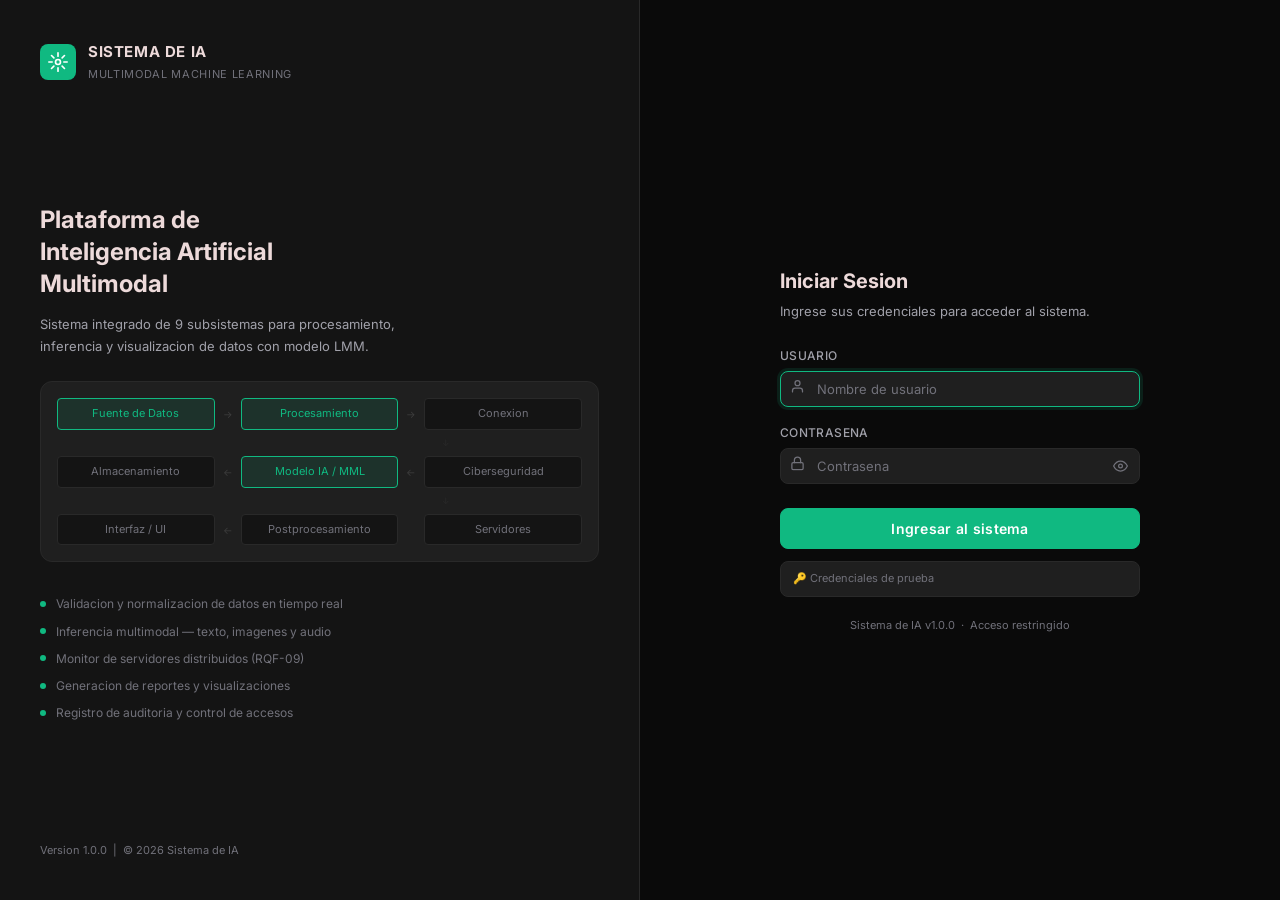
==== dashboard.html @ f29a170f "Guardar cambios locales antes de fusionar" ====
<!DOCTYPE html>
<html lang="es">
<head>
  <meta charset="UTF-8" />
  <meta name="viewport" content="width=device-width, initial-scale=1.0" />
  <title>Sistema de IA — Dashboard</title>
  <link rel="stylesheet" href="css/styles.css" />
  <style>
    /* ══ Dashboard ════════════════════════════════════════ */
    #panel-dashboard {
      display: none;
      flex-direction: column;
      gap: 16px;
      overflow-y: auto;
    }
    #panel-dashboard.active { display: flex; }

    /* KPI row */
    .db-kpi-row {
      display: grid;
      grid-template-columns: repeat(4, 1fr);
      gap: 12px;
      flex-shrink: 0;
    }
    .db-kpi-card {
      background: var(--bg-surface);
      border: 1px solid var(--border);
      border-radius: var(--radius-lg);
      padding: 14px 16px;
      display: flex;
      align-items: center;
      gap: 12px;
      transition: border-color var(--transition);
    }
    .db-kpi-card:hover { border-color: var(--border-light); }
    .db-kpi-icon {
      width: 40px; height: 40px;
      border-radius: var(--radius-md);
      display: flex; align-items: center; justify-content: center;
      flex-shrink: 0;
    }
    .db-kpi-body { flex: 1; min-width: 0; }
    .db-kpi-label { font-size: 11px; color: var(--text-muted); margin-bottom: 2px; }
    .db-kpi-value { font-size: 22px; font-weight: 700; color: var(--text-primary); line-height: 1.1; }
    .db-kpi-trend { font-size: 10px; color: var(--text-muted); white-space: nowrap; flex-shrink: 0; }
    .db-kpi-trend.up { color: var(--success); }
    .db-kpi-trend.down { color: var(--danger); }

    /* Mid row */
    .db-mid-row {
      display: grid;
      grid-template-columns: 1fr 1fr;
      gap: 12px;
      flex-shrink: 0;
    }
    .db-subsystems-card, .db-nodes-card { min-width: 0; }

    /* Subsystem row */
    .db-ss-row {
      display: flex;
      align-items: center;
      gap: 10px;
      padding: 7px 10px;
      background: var(--bg-elevated);
      border-radius: var(--radius-md);
      font-size: 12px;
    }
    .db-ss-name { flex: 1; color: var(--text-secondary); }
    .db-ss-badge {
      font-size: 10px;
      font-weight: 600;
      padding: 2px 7px;
      border-radius: 20px;
    }
    .db-ss-badge.online  { background: var(--success-dim); color: var(--success); }
    .db-ss-badge.warning { background: var(--warning-dim); color: var(--warning); }
    .db-ss-badge.offline { background: var(--danger-dim);  color: var(--danger);  }

    /* Node card */
    .db-node {
      background: var(--bg-elevated);
      border: 1px solid var(--border);
      border-radius: var(--radius-md);
      padding: 10px 12px;
      display: flex;
      flex-direction: column;
      gap: 8px;
    }
    .db-node-header {
      display: flex;
      align-items: center;
      justify-content: space-between;
      font-size: 12px;
    }
    .db-node-name { font-weight: 600; color: var(--text-primary); }
    .db-node-status { font-size: 10px; }
    .db-metric-row { display: flex; flex-direction: column; gap: 3px; }
    .db-metric-label {
      display: flex;
      justify-content: space-between;
      font-size: 10px;
      color: var(--text-muted);
    }
    .db-metric-bar {
      height: 4px;
      background: var(--border);
      border-radius: 2px;
      overflow: hidden;
    }
    .db-metric-fill {
      height: 100%;
      border-radius: 2px;
      transition: width 0.8s ease, background 0.3s ease;
    }

    /* Bot row */
    .db-bot-row {
      display: grid;
      grid-template-columns: 1fr 280px;
      gap: 12px;
      flex-shrink: 0;
    }
    .db-model-card { min-width: 0; }

    /* Activity log */
    .db-activity-item {
      display: flex;
      align-items: center;
      gap: 10px;
      padding: 8px 14px;
      border-bottom: 1px solid var(--border);
      font-size: 11px;
    }
    .db-activity-item:last-child { border-bottom: none; }
    .db-activity-time { color: var(--text-muted); font-family: var(--font-mono); flex-shrink: 0; min-width: 44px; }
    .db-activity-dot { width: 6px; height: 6px; border-radius: 50%; flex-shrink: 0; }
    .db-activity-msg { color: var(--text-secondary); flex: 1; }

    /* ── Status bar ─────────────────────────────────────── */
    .status-bar {
      display: flex;
      align-items: center;
      gap: 16px;
      padding: 6px 24px;
      background: var(--bg-surface);
      border-bottom: 1px solid var(--border);
      font-size: 11px;
      color: var(--text-muted);
      overflow-x: auto;
    }
    .status-item {
      display: flex;
      align-items: center;
      gap: 5px;
      white-space: nowrap;
      flex-shrink: 0;
    }

    /* ── Chat panel ─────────────────────────────────────── */
    #panel-model {
      height: calc(100vh - var(--topbar-height) - 24px - 34px - 73px);
      display: none;
      flex-direction: column;
    }
    #panel-model.active { display: flex; }

    .model-shell {
      flex: 1;
      display: grid;
      grid-template-columns: 1fr 260px;
      gap: 16px;
      overflow: hidden;
    }

    .chat-main {
      display: flex;
      flex-direction: column;
      background: var(--bg-surface);
      border: 1px solid var(--border);
      border-radius: var(--radius-lg);
      overflow: hidden;
      min-height: 0;
    }

    .chat-messages {
      flex: 1;
      overflow-y: auto;
      padding: 16px;
      display: flex;
      flex-direction: column;
      gap: 12px;
      min-height: 0;
    }

    .chat-empty {
      flex: 1;
      display: flex;
      flex-direction: column;
      align-items: center;
      justify-content: center;
      gap: 10px;
      color: var(--text-muted);
      text-align: center;
    }
    .chat-empty-icon {
      width: 48px; height: 48px;
      background: var(--bg-elevated);
      border-radius: var(--radius-lg);
      display: flex; align-items: center; justify-content: center;
      margin-bottom: 4px;
    }
    .chat-empty-icon svg { width: 24px; height: 24px; }

    /* Mensajes */
    .message {
      display: flex;
      gap: 10px;
      max-width: 88%;
    }
    .message.user { align-self: flex-end; flex-direction: row-reverse; }
    .message.assistant { align-self: flex-start; }

    .message-avatar {
      width: 30px; height: 30px;
      border-radius: 50%;
      display: flex; align-items: center; justify-content: center;
      font-size: 11px; font-weight: 700;
      flex-shrink: 0;
    }
    .message.user .message-avatar {
      background: var(--primary-dim);
      color: var(--primary);
      border: 1px solid var(--primary);
    }
    .message.assistant .message-avatar {
      background: var(--bg-elevated);
      color: var(--text-secondary);
      border: 1px solid var(--border);
    }

    .message-content { display: flex; flex-direction: column; gap: 4px; }

    .message-bubble {
      padding: 10px 14px;
      border-radius: var(--radius-lg);
      font-size: 13px;
      line-height: 1.65;
      white-space: pre-wrap;
      word-break: break-word;
    }
    .message.user .message-bubble {
      background: var(--primary);
      color: #fff;
      border-bottom-right-radius: var(--radius-sm);
    }
    .message.assistant .message-bubble {
      background: var(--bg-elevated);
      color: var(--text-primary);
      border: 1px solid var(--border);
      border-bottom-left-radius: var(--radius-sm);
    }
    .message-bubble img {
      max-width: 100%;
      border-radius: var(--radius-md);
      margin-top: 8px;
      display: block;
    }
    .message-time { font-size: 10px; color: var(--text-muted); }
    .message.user .message-time { text-align: right; }

    /* Retroalimentacion inline — CU-5 */
    .feedback-bar {
      display: flex;
      align-items: center;
      gap: 6px;
      margin-top: 4px;
      flex-wrap: wrap;
    }
    .feedback-btn {
      display: flex;
      align-items: center;
      gap: 4px;
      padding: 3px 8px;
      font-size: 11px;
      background: var(--bg-elevated);
      border: 1px solid var(--border);
      border-radius: 20px;
      color: var(--text-muted);
      cursor: pointer;
      transition: all var(--transition);
    }
    .feedback-btn:hover { border-color: var(--primary); color: var(--primary); }
    .feedback-btn.active { border-color: var(--success); color: var(--success); background: var(--success-dim); }
    .feedback-btn svg { width: 11px; height: 11px; }

    /* Modal retroalimentacion */
    .feedback-modal-overlay {
      position: fixed;
      inset: 0;
      background: rgba(0,0,0,0.55);
      display: flex;
      align-items: center;
      justify-content: center;
      z-index: 300;
      backdrop-filter: blur(3px);
    }
    .feedback-modal-overlay.hidden { display: none; }
    .feedback-modal {
      background: var(--bg-surface);
      border: 1px solid var(--border);
      border-radius: var(--radius-xl);
      padding: 24px;
      width: 100%;
      max-width: 420px;
      box-shadow: var(--shadow-lg);
      display: flex;
      flex-direction: column;
      gap: 14px;
    }
    .feedback-modal-title {
      font-size: 14px;
      font-weight: 700;
      color: var(--text-primary);
    }
    .feedback-stars {
      display: flex;
      gap: 6px;
    }
    .star-btn {
      background: none;
      border: none;
      font-size: 22px;
      cursor: pointer;
      color: var(--border);
      transition: color 0.15s;
      line-height: 1;
    }
    .star-btn.lit { color: #f59e0b; }
    .feedback-textarea {
      background: var(--bg-elevated);
      border: 1px solid var(--border);
      border-radius: var(--radius-md);
      color: var(--text-primary);
      padding: 9px 12px;
      font-size: 13px;
      resize: vertical;
      min-height: 80px;
      font-family: inherit;
      outline: none;
      transition: border-color var(--transition);
    }
    .feedback-textarea:focus { border-color: var(--primary); }
    .feedback-modal-footer {
      display: flex;
      justify-content: flex-end;
      gap: 8px;
    }

    /* Typing */
    .typing-indicator {
      display: flex;
      gap: 4px;
      align-items: center;
      padding: 12px 14px;
      background: var(--bg-elevated);
      border: 1px solid var(--border);
      border-radius: var(--radius-lg);
      border-bottom-left-radius: var(--radius-sm);
      width: fit-content;
    }
    .typing-dot {
      width: 6px; height: 6px;
      background: var(--text-muted);
      border-radius: 50%;
      animation: bounce 1.2s infinite;
    }
    .typing-dot:nth-child(2) { animation-delay: 0.2s; }
    .typing-dot:nth-child(3) { animation-delay: 0.4s; }
    @keyframes bounce {
      0%, 80%, 100% { transform: translateY(0); }
      40% { transform: translateY(-5px); }
    }

    /* Input area */
    .chat-input-area {
      padding: 12px 16px;
      border-top: 1px solid var(--border);
      background: var(--bg-surface);
      display: flex;
      flex-direction: column;
      gap: 8px;
    }
    .chat-image-preview {
      display: flex;
      gap: 8px;
      flex-wrap: wrap;
    }
    .chat-image-thumb {
      position: relative;
      width: 52px; height: 52px;
      border-radius: var(--radius-md);
      overflow: hidden;
      border: 1px solid var(--border);
      flex-shrink: 0;
    }
    .chat-image-thumb img { width: 100%; height: 100%; object-fit: cover; }
    .chat-image-remove {
      position: absolute;
      top: 2px; right: 2px;
      width: 16px; height: 16px;
      background: rgba(0,0,0,0.75);
      border-radius: 50%;
      border: none;
      color: #fff;
      cursor: pointer;
      display: flex; align-items: center; justify-content: center;
      font-size: 9px; line-height: 1;
    }
    /* ── Chip de documento adjunto (PDF/TXT/CSV) — CU-1 multimodal ── */
    .chat-doc-chip {
      position: relative;
      display: flex;
      align-items: center;
      gap: 6px;
      height: 52px;
      padding: 0 26px 0 8px;
      border-radius: var(--radius-md);
      border: 1px solid var(--border);
      background: var(--bg-elevated);
      flex-shrink: 0;
      max-width: 160px;
    }
    .chat-doc-chip svg { width: 18px; height: 18px; color: var(--primary); flex-shrink: 0; }
    .chat-doc-chip-info { display: flex; flex-direction: column; overflow: hidden; }
    .chat-doc-chip-name { font-size: 10px; font-weight: 600; color: var(--text-primary); white-space: nowrap; overflow: hidden; text-overflow: ellipsis; max-width: 100px; }
    .chat-doc-chip-meta { font-size: 9px; color: var(--text-muted); text-transform: uppercase; }
    /* ── Menú de tipos de adjunto ── */
    .attach-menu {
      position: absolute;
      bottom: calc(100% + 6px);
      left: 0;
      background: var(--bg-elevated);
      border: 1px solid var(--border);
      border-radius: var(--radius-md);
      box-shadow: 0 8px 24px rgba(0,0,0,0.35);
      display: none;
      flex-direction: column;
      min-width: 190px;
      z-index: 20;
      overflow: hidden;
    }
    .attach-menu.visible { display: flex; }
    .attach-menu-item {
      display: flex;
      align-items: center;
      gap: 10px;
      padding: 10px 12px;
      font-size: 12px;
      color: var(--text-secondary);
      cursor: pointer;
      background: none;
      border: none;
      text-align: left;
      font-family: inherit;
    }
    .attach-menu-item:hover { background: var(--bg-hover); color: var(--text-primary); }
    .attach-menu-item svg { width: 15px; height: 15px; color: var(--text-muted); flex-shrink: 0; }
    .attach-menu-item small { color: var(--text-muted); font-weight: 400; margin-left: auto; font-size: 10px; }

    .chat-input-row {
      display: flex;
      gap: 8px;
      align-items: flex-end;
    }
    .chat-textarea {
      flex: 1;
      background: var(--bg-elevated);
      border: 1px solid var(--border);
      border-radius: var(--radius-md);
      color: var(--text-primary);
      padding: 9px 12px;
      font-size: 13px;
      resize: none;
      outline: none;
      min-height: 40px; max-height: 120px;
      line-height: 1.5;
      transition: border-color var(--transition);
      font-family: inherit;
    }
    .chat-textarea::placeholder { color: var(--text-muted); }
    .chat-textarea:focus { border-color: var(--primary); }
    /* Borde rojo de validación CU-1 */
    .chat-textarea.input-error { border-color: var(--danger) !important; }

    .chat-tool-btn {
      width: 38px; height: 38px;
      background: var(--bg-elevated);
      border: 1px solid var(--border);
      border-radius: var(--radius-md);
      color: var(--text-muted);
      cursor: pointer;
      display: flex; align-items: center; justify-content: center;
      transition: all var(--transition);
      flex-shrink: 0;
      position: relative;
    }
    .chat-tool-btn:hover { background: var(--bg-hover); color: var(--text-primary); border-color: var(--border-light); }
    .chat-tool-btn svg { width: 16px; height: 16px; }

    .chat-send-btn {
      width: 38px; height: 38px;
      background: var(--primary);
      border: none;
      border-radius: var(--radius-md);
      color: #fff;
      cursor: pointer;
      display: flex; align-items: center; justify-content: center;
      transition: background var(--transition);
      flex-shrink: 0;
    }
    .chat-send-btn:hover:not(:disabled) { background: var(--primary-hover); }
    .chat-send-btn:disabled { opacity: 0.4; cursor: not-allowed; }
    .chat-send-btn svg { width: 16px; height: 16px; }

    /* Validación error inline */
    .chat-validation-msg {
      font-size: 11px;
      color: var(--danger);
      display: none;
    }
    .chat-validation-msg.visible { display: block; }

    /* Sidebar del chat */
    .chat-sidebar {
      display: flex;
      flex-direction: column;
      gap: 12px;
      overflow-y: auto;
      min-height: 0;
    }

    /* Pipeline steps */
    .pipeline-step {
      display: flex;
      align-items: center;
      gap: 10px;
      padding: 9px 12px;
      background: var(--bg-elevated);
      border: 1px solid var(--border);
      border-radius: var(--radius-md);
      font-size: 12px;
      color: var(--text-muted);
      transition: all 0.3s ease;
    }
    .pipeline-step.active { border-color: var(--primary); background: var(--primary-dim); color: var(--text-primary); }
    .pipeline-step.done   { border-color: var(--success); background: var(--success-dim); color: var(--success); }
    .pipeline-step.error  { border-color: var(--danger);  background: var(--danger-dim);  color: var(--danger); }

    .pipeline-connector {
      width: 2px; height: 10px;
      background: var(--border);
      margin: 0 auto;
    }

    .token-hint {
      font-size: 10px;
      color: var(--text-muted);
      text-align: right;
      padding-right: 2px;
    }

    /* ── Panel Servidores (CU-2) ─────────────────────────── */
    #panel-servers {
      display: none;
      flex-direction: column;
      gap: 16px;
      overflow-y: auto;
    }
    #panel-servers.active { display: flex; }

    .servers-grid {
      display: grid;
      grid-template-columns: repeat(3, 1fr);
      gap: 14px;
    }
    .server-card {
      background: var(--bg-surface);
      border: 1px solid var(--border);
      border-radius: var(--radius-lg);
      padding: 16px;
      display: flex;
      flex-direction: column;
      gap: 14px;
      transition: border-color 0.3s ease;
    }
    .server-card.alert { border-color: var(--danger); }
    .server-card-header {
      display: flex;
      align-items: center;
      justify-content: space-between;
    }
    .server-card-name { font-size: 14px; font-weight: 700; color: var(--text-primary); }
    .server-alert-badge {
      display: none;
      align-items: center;
      gap: 4px;
      font-size: 10px;
      font-weight: 700;
      color: var(--danger);
      background: var(--danger-dim);
      border: 1px solid var(--danger);
      padding: 2px 8px;
      border-radius: 20px;
    }
    .server-card.alert .server-alert-badge { display: flex; }

    /* Alerta global */
    .servers-alert-banner {
      display: none;
      align-items: center;
      gap: 10px;
      padding: 12px 16px;
      background: var(--danger-dim);
      border: 1px solid var(--danger);
      border-radius: var(--radius-md);
      color: var(--danger);
      font-size: 13px;
      font-weight: 600;
    }
    .servers-alert-banner.visible { display: flex; }
    .servers-refresh-note {
      font-size: 11px;
      color: var(--text-muted);
      text-align: right;
      flex-shrink: 0;
    }

    /* ── Panel Entrenamiento (CU-4) ──────────────────────── */
    #panel-training {
      display: none;
      flex-direction: column;
      gap: 16px;
      overflow-y: auto;
    }
    #panel-training.active { display: flex; }

    .training-layout {
      display: grid;
      grid-template-columns: 1fr 300px;
      gap: 16px;
      align-items: start;
    }

    /* Progress bar de entrenamiento */
    .training-progress-bar {
      height: 8px;
      background: var(--border);
      border-radius: 4px;
      overflow: hidden;
    }
    .training-progress-fill {
      height: 100%;
      border-radius: 4px;
      background: var(--primary);
      width: 0%;
      transition: width 0.4s ease;
    }

    .training-log {
      max-height: 220px;
      overflow-y: auto;
      background: var(--bg-elevated);
      border: 1px solid var(--border);
      border-radius: var(--radius-md);
      padding: 10px 12px;
      font-size: 11px;
      font-family: var(--font-mono);
      color: var(--text-secondary);
      display: flex;
      flex-direction: column;
      gap: 2px;
    }
    .training-log-line { line-height: 1.6; }
    .training-log-line.ok   { color: var(--success); }
    .training-log-line.warn { color: var(--warning); }
    .training-log-line.err  { color: var(--danger); }

    /* Accuracy gauge visual */
    .accuracy-display {
      display: flex;
      flex-direction: column;
      align-items: center;
      gap: 6px;
      padding: 20px;
      background: var(--bg-elevated);
      border-radius: var(--radius-lg);
      border: 1px solid var(--border);
    }
    .accuracy-value {
      font-size: 42px;
      font-weight: 800;
      font-family: var(--font-mono);
      color: var(--text-primary);
    }
    .accuracy-value.pass { color: var(--success); }
    .accuracy-value.fail { color: var(--danger); }
    .accuracy-label { font-size: 11px; color: var(--text-muted); }
    .accuracy-threshold { font-size: 11px; color: var(--text-muted); margin-top: 2px; }

    /* Cache de modelos */
    .cache-item {
      display: flex;
      align-items: center;
      justify-content: space-between;
      padding: 8px 12px;
      background: var(--bg-elevated);
      border-radius: var(--radius-md);
      font-size: 12px;
    }
    .cache-item-name { font-weight: 600; color: var(--text-primary); }
    .cache-item-meta { color: var(--text-muted); font-size: 11px; }
    .cache-item-badge {
      font-size: 10px;
      font-weight: 600;
      padding: 2px 7px;
      border-radius: 20px;
    }
  </style>
</head>
<body>

<!-- ── Layout principal ──────────────────────────────────── -->
<div class="app-layout">

  <!-- Topbar -->
  <header class="topbar">
    <div class="topbar-brand">
      <div class="topbar-brand-icon">
        <svg viewBox="0 0 24 24" fill="none" stroke="#fff" stroke-width="2" stroke-linecap="round" stroke-linejoin="round" style="width:15px;height:15px;">
          <circle cx="12" cy="12" r="3"/>
          <path d="M12 1v4M12 19v4M4.22 4.22l2.83 2.83M16.95 16.95l2.83 2.83M1 12h4M19 12h4M4.22 19.78l2.83-2.83M16.95 7.05l2.83-2.83"/>
        </svg>
      </div>
      <div class="topbar-brand-name">Sistema de IA</div>
    </div>

    <div class="topbar-center">
      <span class="topbar-page-title" id="topbar-page-title">Dashboard</span>
    </div>

    <div class="topbar-actions">
      <span class="topbar-time font-mono text-sm" id="topbar-time">--:--:--</span>
      <span class="badge badge-success flex items-center gap-1" title="Modelo activo">
        <span class="status-dot online" style="width:5px;height:5px;box-shadow:none;"></span>
        ${CONFIG.model.id}
      </span>
      <div class="topbar-user" id="topbar-user" title="Usuario activo" style="cursor:default;">
        <div class="topbar-avatar" id="topbar-avatar">--</div>
        <div>
          <div class="topbar-user-name" id="topbar-user-name">Usuario</div>
          <div class="topbar-user-role" id="topbar-user-role">Rol</div>
        </div>
      </div>
      <button class="btn btn-ghost btn-sm" onclick="handleLogout()" title="Cerrar sesion" style="padding:6px 10px;">
        <svg width="15" height="15" viewBox="0 0 24 24" fill="none" stroke="currentColor" stroke-width="2" stroke-linecap="round" stroke-linejoin="round">
          <path d="M9 21H5a2 2 0 0 1-2-2V5a2 2 0 0 1 2-2h4"/><polyline points="16 17 21 12 16 7"/><line x1="21" y1="12" x2="9" y2="12"/>
        </svg>
      </button>
    </div>
  </header>

  <!-- Sidebar — solo ítems permitidos según rol -->
  <nav class="sidebar" id="main-sidebar">

    <div class="sidebar-section">
      <div class="sidebar-section-label">Principal</div>

      <!-- Dashboard: todos los roles con permiso 'dashboard' -->
      <div class="sidebar-item active" data-view="dashboard" data-perm="dashboard" onclick="UI.navigate(this)">
        <div class="sidebar-icon">
          <svg viewBox="0 0 24 24" fill="none" stroke="currentColor" stroke-width="2" stroke-linecap="round" stroke-linejoin="round">
            <rect x="3" y="3" width="7" height="7"/><rect x="14" y="3" width="7" height="7"/>
            <rect x="14" y="14" width="7" height="7"/><rect x="3" y="14" width="7" height="7"/>
          </svg>
        </div>
        <span class="sidebar-label">Dashboard</span>
      </div>

      <!-- Modelo IA: permiso 'model' — CU-1 -->
      <div class="sidebar-item" data-view="model" data-perm="model" onclick="UI.navigate(this)">
        <div class="sidebar-icon">
          <svg viewBox="0 0 24 24" fill="none" stroke="currentColor" stroke-width="2" stroke-linecap="round" stroke-linejoin="round">
            <circle cx="12" cy="12" r="3"/>
            <path d="M12 1v4M12 19v4M4.22 4.22l2.83 2.83M16.95 16.95l2.83 2.83M1 12h4M19 12h4M4.22 19.78l2.83-2.83M16.95 7.05l2.83-2.83"/>
          </svg>
        </div>
        <span class="sidebar-label">Modelo IA / MML</span>
      </div>
    </div>

    <hr class="sidebar-divider" />

    <div class="sidebar-section">
      <div class="sidebar-section-label">Subsistemas</div>

      <!-- Servidores: permiso 'servers' — CU-2 -->
      <div class="sidebar-item" data-view="servers" data-perm="servers" onclick="UI.navigate(this)">
        <div class="sidebar-icon">
          <svg viewBox="0 0 24 24" fill="none" stroke="currentColor" stroke-width="2" stroke-linecap="round" stroke-linejoin="round">
            <rect x="2" y="2" width="20" height="8" rx="2" ry="2"/>
            <rect x="2" y="14" width="20" height="8" rx="2" ry="2"/>
            <line x1="6" y1="6" x2="6.01" y2="6"/><line x1="6" y1="18" x2="6.01" y2="18"/>
          </svg>
        </div>
        <span class="sidebar-label">Servidores</span>
      </div>

      <!-- Entrenamiento: permiso 'model' — CU-4 -->
      <div class="sidebar-item" data-view="training" data-perm="model" onclick="UI.navigate(this)">
        <div class="sidebar-icon">
          <svg viewBox="0 0 24 24" fill="none" stroke="currentColor" stroke-width="2" stroke-linecap="round" stroke-linejoin="round">
            <path d="M12 20h9"/><path d="M16.5 3.5a2.121 2.121 0 0 1 3 3L7 19l-4 1 1-4L16.5 3.5z"/>
          </svg>
        </div>
        <span class="sidebar-label">Entrenamiento IA</span>
      </div>
    </div>

  </nav>

  <!-- Main content -->
  <main class="main-content" id="main-content">

    <!-- Status bar de subsistemas -->
    <div class="status-bar" id="status-bar"></div>

    <!-- Header de la vista activa -->
    <div class="content-header" id="content-header">
      <div>
        <div class="content-title" id="content-view-title">Dashboard</div>
        <div class="content-subtitle" id="content-view-sub">Vision general del sistema</div>
      </div>
      <div id="content-header-actions"></div>
    </div>

    <!-- Paneles -->
    <div class="content-body" id="content-body">

      <!-- ═══════════════════════════════════════════════════
           PANEL: Dashboard — vista general
      ════════════════════════════════════════════════════ -->
      <div class="view-panel active" id="panel-dashboard">

        <!-- Fila 1: KPIs -->
        <div class="db-kpi-row">

          <div class="db-kpi-card">
            <div class="db-kpi-icon" style="background:var(--primary-dim);color:var(--primary);">
              <svg width="18" height="18" viewBox="0 0 24 24" fill="none" stroke="currentColor" stroke-width="2"><circle cx="12" cy="12" r="3"/><path d="M12 1v4M12 19v4M4.22 4.22l2.83 2.83M16.95 16.95l2.83 2.83M1 12h4M19 12h4M4.22 19.78l2.83-2.83M16.95 7.05l2.83-2.83"/></svg>
            </div>
            <div class="db-kpi-body">
              <div class="db-kpi-label">Consultas hoy</div>
              <div class="db-kpi-value" id="kpi-queries">0</div>
            </div>
            <div class="db-kpi-trend up" id="kpi-queries-trend">— activas</div>
          </div>

          <div class="db-kpi-card">
            <div class="db-kpi-icon" style="background:var(--success-dim);color:var(--success);">
              <svg width="18" height="18" viewBox="0 0 24 24" fill="none" stroke="currentColor" stroke-width="2"><path d="M22 11.08V12a10 10 0 1 1-5.93-9.14"/><polyline points="22 4 12 14.01 9 11.01"/></svg>
            </div>
            <div class="db-kpi-body">
              <div class="db-kpi-label">Subsistemas activos</div>
              <div class="db-kpi-value" id="kpi-subsystems">9 / 9</div>
            </div>
            <div class="db-kpi-trend up">100% uptime</div>
          </div>

          <div class="db-kpi-card">
            <div class="db-kpi-icon" style="background:var(--info-dim);color:var(--info);">
              <svg width="18" height="18" viewBox="0 0 24 24" fill="none" stroke="currentColor" stroke-width="2"><rect x="3" y="3" width="18" height="18" rx="2"/><circle cx="8.5" cy="8.5" r="1.5"/><polyline points="21 15 16 10 5 21"/></svg>
            </div>
            <div class="db-kpi-body">
              <div class="db-kpi-label">Imagenes procesadas</div>
              <div class="db-kpi-value" id="kpi-images">0</div>
            </div>
            <div class="db-kpi-trend" id="kpi-img-trend">sesion actual</div>
          </div>

          <div class="db-kpi-card">
            <div class="db-kpi-icon" style="background:var(--warning-dim);color:var(--warning);">
              <svg width="18" height="18" viewBox="0 0 24 24" fill="none" stroke="currentColor" stroke-width="2"><circle cx="12" cy="12" r="10"/><polyline points="12 6 12 12 16 14"/></svg>
            </div>
            <div class="db-kpi-body">
              <div class="db-kpi-label">Tiempo de sesion</div>
              <div class="db-kpi-value font-mono" id="kpi-uptime">00:00:00</div>
            </div>
            <div class="db-kpi-trend up">sistema activo</div>
          </div>

        </div>

        <!-- Fila 2: Subsistemas + Nodos -->
        <div class="db-mid-row">

          <div class="card db-subsystems-card">
            <div class="card-header">
              <span class="card-title">Estado de Subsistemas</span>
              <span class="badge badge-success" style="font-size:10px;">9 / 9 online</span>
            </div>
            <div class="card-body" style="padding:12px;display:flex;flex-direction:column;gap:6px;" id="db-subsystems-list"></div>
          </div>

          <div class="card db-nodes-card">
            <div class="card-header">
              <span class="card-title">Nodos de Procesamiento</span>
              <span class="text-muted" style="font-size:10px;">actualiza cada 5s</span>
            </div>
            <div class="card-body" style="padding:12px;display:flex;flex-direction:column;gap:10px;" id="db-nodes-list"></div>
          </div>

        </div>

        <!-- Fila 3: Actividad + Modelo activo -->
        <div class="db-bot-row">

          <div class="card" style="flex:1;min-width:0;">
            <div class="card-header">
              <span class="card-title">Actividad Reciente</span>
              <button class="btn btn-ghost btn-sm" onclick="Dashboard.refreshLogs()" style="font-size:11px;">Actualizar</button>
            </div>
            <div class="card-body" style="padding:0;max-height:180px;overflow-y:auto;" id="db-activity-list"></div>
          </div>

          <div class="card db-model-card">
            <div class="card-header">
              <span class="card-title">Modelo Activo</span>
              <span class="badge badge-success" style="font-size:10px;">online</span>
            </div>
            <div class="card-body" style="padding:14px;display:flex;flex-direction:column;gap:10px;">

              <div style="display:flex;align-items:center;gap:10px;padding:10px;background:var(--bg-elevated);border-radius:var(--radius-md);border:1px solid var(--border);">
                <div style="width:36px;height:36px;background:var(--primary-dim);border-radius:var(--radius-md);display:flex;align-items:center;justify-content:center;flex-shrink:0;">
                  <svg width="18" height="18" viewBox="0 0 24 24" fill="none" stroke="var(--primary)" stroke-width="2"><circle cx="12" cy="12" r="3"/><path d="M12 1v4M12 19v4M4.22 4.22l2.83 2.83M16.95 16.95l2.83 2.83M1 12h4M19 12h4M4.22 19.78l2.83-2.83M16.95 7.05l2.83-2.83"/></svg>
                </div>
                <div>
                  <div style="font-size:13px;font-weight:600;color:var(--text-primary);" id="db-model-name">${CONFIG.model.id}</div>
                  <div style="font-size:11px;color:var(--text-muted);">Google AI Studio</div>
                </div>
              </div>

              <div style="display:flex;flex-direction:column;gap:6px;font-size:12px;">
                <div style="display:flex;justify-content:space-between;">
                  <span class="text-muted">Modalidades</span><span>Texto · Imagen</span>
                </div>
                <div style="display:flex;justify-content:space-between;">
                  <span class="text-muted">Salida max.</span>
                  <span class="font-mono" id="db-max-tokens">2,048 tokens</span>
                </div>
                <div style="display:flex;justify-content:space-between;">
                  <span class="text-muted">Limite</span>
                  <span class="font-mono">15 RPM · 1,500 RPD</span>
                </div>
              </div>

              <button class="btn btn-primary btn-sm" style="width:100%;justify-content:center;font-size:12px;"
                onclick="UI.goTo('model')">
                Ir al Modelo →
              </button>

            </div>
          </div>

        </div>

      </div>
      <!-- /panel-dashboard -->

      <!-- ═══════════════════════════════════════════════════
           PANEL: Modelo IA / MML — CU-1 + CU-5
      ════════════════════════════════════════════════════ -->
      <div class="view-panel" id="panel-model">

        <div class="model-shell">

          <!-- Chat principal -->
          <div class="chat-main">

            <div class="chat-messages" id="chat-messages">
              <div class="chat-empty" id="chat-empty">
                <div class="chat-empty-icon">
                  <svg viewBox="0 0 24 24" fill="none" stroke="currentColor" stroke-width="1.5" stroke-linecap="round" stroke-linejoin="round" style="color:var(--text-muted)">
                    <circle cx="12" cy="12" r="3"/>
                    <path d="M12 1v4M12 19v4M4.22 4.22l2.83 2.83M16.95 16.95l2.83 2.83M1 12h4M19 12h4M4.22 19.78l2.83-2.83M16.95 7.05l2.83-2.83"/>
                  </svg>
                </div>
                <div style="font-size:13px;font-weight:600;color:var(--text-secondary);">Modelo IA / MML listo</div>
                <div style="font-size:12px;max-width:280px;color:var(--text-muted);">Ingrese una consulta de texto, o adjunte una imagen o documento (PDF, TXT, CSV) para comenzar el analisis multimodal.</div>
              </div>
            </div>

            <!-- Validacion CU-1 -->
            <div class="chat-validation-msg" id="chat-validation-msg">
              Complete la consulta antes de enviar.
            </div>

            <!-- Input -->
            <div class="chat-input-area">
              <div class="chat-image-preview" id="image-preview"></div>
              <div class="chat-input-row" style="position:relative;">
                <button class="chat-tool-btn" id="attach-btn" title="Adjuntar archivo" onclick="Chat.toggleAttachMenu(event)">
                  <svg viewBox="0 0 24 24" fill="none" stroke="currentColor" stroke-width="2" stroke-linecap="round" stroke-linejoin="round">
                    <path d="M21.44 11.05l-9.19 9.19a6 6 0 0 1-8.49-8.49l9.19-9.19a4 4 0 0 1 5.66 5.66l-9.2 9.19a2 2 0 0 1-2.83-2.83l8.49-8.48"/>
                  </svg>
                </button>
                <div class="attach-menu" id="attach-menu">
                  <button type="button" class="attach-menu-item" onclick="document.getElementById('file-input-image').click(); Chat.toggleAttachMenu(event, true)">
                    <svg viewBox="0 0 24 24" fill="none" stroke="currentColor" stroke-width="2"><rect x="3" y="3" width="18" height="18" rx="2" ry="2"/><circle cx="8.5" cy="8.5" r="1.5"/><polyline points="21 15 16 10 5 21"/></svg>
                    Imagen <small>PNG · JPG · WEBP</small>
                  </button>
                  <button type="button" class="attach-menu-item" onclick="document.getElementById('file-input-doc').click(); Chat.toggleAttachMenu(event, true)">
                    <svg viewBox="0 0 24 24" fill="none" stroke="currentColor" stroke-width="2"><path d="M14 2H6a2 2 0 0 0-2 2v16a2 2 0 0 0 2 2h12a2 2 0 0 0 2-2V8z"/><polyline points="14 2 14 8 20 8"/></svg>
                    Documento <small>PDF · TXT · CSV</small>
                  </button>
                </div>
                <input type="file" id="file-input-image" accept="image/png,image/jpeg,image/webp,image/heic,image/heif" style="display:none;" multiple/>
                <input type="file" id="file-input-doc" accept=".pdf,.txt,.csv,application/pdf,text/plain,text/csv" style="display:none;" multiple/>
                <textarea class="chat-textarea" id="chat-input"
                  placeholder="Ingrese su consulta... (Enter para enviar, Shift+Enter para nueva linea)"
                  rows="1"></textarea>
                <button class="chat-send-btn" id="send-btn" title="Enviar consulta">
                  <svg viewBox="0 0 24 24" fill="none" stroke="currentColor" stroke-width="2" stroke-linecap="round" stroke-linejoin="round">
                    <line x1="22" y1="2" x2="11" y2="13"/><polygon points="22 2 15 22 11 13 2 9 22 2"/>
                  </svg>
                </button>
              </div>
              <div class="token-hint" id="token-hint"></div>
            </div>

          </div>

          <!-- Sidebar: pipeline + sesion -->
          <div class="chat-sidebar">

            <div class="card">
              <div class="card-header" style="padding:12px 16px;">
                <span class="card-title" style="font-size:11px;">Flujo de Subsistemas (Documento)</span>
              </div>
              <div class="card-body" style="padding:12px;display:flex;flex-direction:column;gap:4px;">
                <div class="pipeline-step" id="ps-input" title="Portal de entrada de datos">
                  <svg width="14" height="14" viewBox="0 0 24 24" fill="none" stroke="currentColor" stroke-width="2"><polyline points="22 12 16 12 14 15 10 15 8 12 2 12"/><path d="M5.45 5.11L2 12v6a2 2 0 0 0 2 2h16a2 2 0 0 0 2-2v-6l-3.45-6.89A2 2 0 0 0 16.76 4H7.24a2 2 0 0 0-1.79 1.11z"/></svg>
                  Fuente de Datos
                </div>
                <div class="pipeline-connector"></div>
                <div class="pipeline-step" id="ps-proc" title="Validador + Normalizador (RQF-02, RQF-03)">
                  <svg width="14" height="14" viewBox="0 0 24 24" fill="none" stroke="currentColor" stroke-width="2"><polyline points="9 11 12 14 22 4"/><path d="M21 12v7a2 2 0 0 1-2 2H5a2 2 0 0 1-2-2V5a2 2 0 0 1 2-2h11"/></svg>
                  Procesamiento (Validación)
                </div>
                <div class="pipeline-connector"></div>
                <div class="pipeline-step" id="ps-conn" title="Canales de comunicación (RQF-05)">
                  <svg width="14" height="14" viewBox="0 0 24 24" fill="none" stroke="currentColor" stroke-width="2"><path d="M18.36 6.64a9 9 0 1 1-12.73 0"/><line x1="12" y1="2" x2="12" y2="12"/></svg>
                  Conexión de Datos
                </div>
                <div class="pipeline-connector"></div>
                <div class="pipeline-step" id="ps-model" title="Red neuronal / Motor de inferencia">
                  <svg width="14" height="14" viewBox="0 0 24 24" fill="none" stroke="currentColor" stroke-width="2"><circle cx="12" cy="12" r="3"/><path d="M12 1v4M12 19v4M4.22 4.22l2.83 2.83M16.95 16.95l2.83 2.83M1 12h4M19 12h4M4.22 19.78l2.83-2.83M16.95 7.05l2.83-2.83"/></svg>
                  Modelo IA / MML
                </div>
                <div class="pipeline-connector"></div>
                <div class="pipeline-step" id="ps-store" title="Base de datos de resultados + Caché de modelos">
                  <svg width="14" height="14" viewBox="0 0 24 24" fill="none" stroke="currentColor" stroke-width="2"><ellipse cx="12" cy="5" rx="9" ry="3"/><path d="M3 5v14a9 3 0 0 0 18 0V5"/><path d="M3 12a9 3 0 0 0 18 0"/></svg>
                  Almacenamiento
                </div>
                <div class="pipeline-connector"></div>
                <div class="pipeline-step" id="ps-post" title="Formateador de resultados + Generador de reportes (RQF-15, RQF-16)">
                  <svg width="14" height="14" viewBox="0 0 24 24" fill="none" stroke="currentColor" stroke-width="2"><path d="M14 2H6a2 2 0 0 0-2 2v16a2 2 0 0 0 2 2h12a2 2 0 0 0 2-2V8z"/><polyline points="14 2 14 8 20 8"/></svg>
                  Postprocesamiento
                </div>
                <div class="pipeline-connector"></div>
                <div class="pipeline-step" id="ps-out" title="Dashboard interactivo / Portal de salida">
                  <svg width="14" height="14" viewBox="0 0 24 24" fill="none" stroke="currentColor" stroke-width="2"><rect x="3" y="3" width="7" height="7"/><rect x="14" y="3" width="7" height="7"/><rect x="14" y="14" width="7" height="7"/><rect x="3" y="14" width="7" height="7"/></svg>
                  Interfaz / UI
                </div>
              </div>
            </div>

            <div class="card">
              <div class="card-header" style="padding:12px 16px;">
                <span class="card-title" style="font-size:11px;">Almacenamiento — Subsistema</span>
              </div>
              <div class="card-body" style="padding:12px;display:flex;flex-direction:column;gap:8px;font-size:12px;">
                <div style="display:flex;justify-content:space-between;">
                  <span class="text-muted">Base de datos de resultados</span>
                  <span id="stat-stored-results" class="font-mono">0</span>
                </div>
                <div style="display:flex;justify-content:space-between;">
                  <span class="text-muted">Caché de modelo</span>
                  <span style="display:flex;align-items:center;gap:5px;">
                    <span class="status-dot online" style="width:6px;height:6px;"></span>
                    <span class="font-mono" style="font-size:11px;color:var(--success);">activa</span>
                  </span>
                </div>
                <div style="display:flex;justify-content:space-between;">
                  <span class="text-muted">Version modelo en cache</span>
                  <span id="stat-cache-version" class="font-mono" style="font-size:10px;">—</span>
                </div>
              </div>
            </div>

            <div class="card">
              <div class="card-header" style="padding:12px 16px;">
                <span class="card-title" style="font-size:11px;">Sesion Actual</span>
              </div>
              <div class="card-body" style="padding:12px;display:flex;flex-direction:column;gap:8px;font-size:12px;">
                <div style="display:flex;justify-content:space-between;">
                  <span class="text-muted">Consultas</span>
                  <span id="stat-queries" class="font-mono">0</span>
                </div>
                <div style="display:flex;justify-content:space-between;">
                  <span class="text-muted">Con imagen</span>
                  <span id="stat-images" class="font-mono">0</span>
                </div>
                <div style="display:flex;justify-content:space-between;">
                  <span class="text-muted">Retroalimentaciones</span>
                  <span id="stat-feedbacks" class="font-mono">0</span>
                </div>
                <div style="display:flex;justify-content:space-between;">
                  <span class="text-muted">Historial</span>
                  <span id="stat-history" class="font-mono">0 msgs</span>
                </div>
                <hr style="border:none;border-top:1px solid var(--border);margin:4px 0;">
                <button class="btn btn-ghost btn-sm" onclick="Chat.clearHistory()" style="width:100%;justify-content:center;font-size:11px;">
                  Limpiar historial
                </button>
              </div>
            </div>

          </div>


        </div>

      </div>
      <!-- /panel-model -->

      <!-- ═══════════════════════════════════════════════════
           PANEL: Servidores — CU-2
      ════════════════════════════════════════════════════ -->
      <div class="view-panel" id="panel-servers">

        <!-- Alerta global -->
        <div class="servers-alert-banner" id="servers-alert-banner">
          <svg width="16" height="16" viewBox="0 0 24 24" fill="none" stroke="currentColor" stroke-width="2"><path d="M10.29 3.86L1.82 18a2 2 0 0 0 1.71 3h16.94a2 2 0 0 0 1.71-3L13.71 3.86a2 2 0 0 0-3.42 0z"/><line x1="12" y1="9" x2="12" y2="13"/><line x1="12" y1="17" x2="12.01" y2="17"/></svg>
          <span id="servers-alert-msg">Alerta: uno o mas servidores superan el 90% de capacidad.</span>
          <span class="servers-refresh-note" id="servers-last-update">actualiza cada 5s</span>
        </div>

        <!-- Grid de nodos -->
        <div class="servers-grid" id="servers-grid"></div>

        <!-- Historial de alertas -->
        <div class="card">
          <div class="card-header">
            <span class="card-title">Historial de Alertas de Infraestructura</span>
            <span class="text-muted" style="font-size:10px;" id="servers-alert-count">Sin alertas</span>
          </div>
          <div class="card-body" style="padding:0;max-height:200px;overflow-y:auto;" id="servers-alert-log"></div>
        </div>

      </div>
      <!-- /panel-servers -->

      <!-- ═══════════════════════════════════════════════════
           PANEL: Entrenamiento IA — CU-4
      ════════════════════════════════════════════════════ -->
      <div class="view-panel" id="panel-training">

        <div class="training-layout">

          <!-- Columna izquierda: formulario + progreso -->
          <div style="display:flex;flex-direction:column;gap:16px;">

            <!-- Formulario de configuracion -->
            <div class="card">
              <div class="card-header">
                <span class="card-title">Configuracion de Entrenamiento</span>
                <span class="badge" id="training-status-badge" style="font-size:10px;background:var(--bg-elevated);color:var(--text-muted);border:1px solid var(--border);">Listo</span>
              </div>
              <div class="card-body" style="display:flex;flex-direction:column;gap:14px;">

                <div class="form-group">
                  <label class="form-label">Conjunto de datos</label>
                  <select class="form-select-styled" id="training-dataset">
                    <option value="">— Seleccione un dataset —</option>
                    <option value="ds-text-001">DS-TEXT-001 · Consultas de texto (1,200 muestras)</option>
                    <option value="ds-img-001">DS-IMG-001 · Analisis de imagenes (850 muestras)</option>
                    <option value="ds-mixed-001">DS-MIXED-001 · Multimodal combinado (2,050 muestras)</option>
                    <option value="ds-feedback-001">DS-FEEDBACK-001 · Retroalimentaciones capturadas (430 muestras)</option>
                  </select>
                </div>

                <div style="display:grid;grid-template-columns:1fr 1fr;gap:12px;">
                  <div class="form-group">
                    <label class="form-label">Epocas</label>
                    <input class="form-input" type="number" id="training-epochs" value="10" min="1" max="100" />
                  </div>
                  <div class="form-group">
                    <label class="form-label">Tasa de aprendizaje</label>
                    <input class="form-input" type="number" id="training-lr" value="0.001" step="0.0001" min="0.0001" max="0.1" />
                  </div>
                </div>

                <div class="form-group">
                  <label class="form-label">Umbral de precision minima</label>
                  <div style="display:flex;align-items:center;gap:10px;">
                    <input class="form-input" type="number" id="training-threshold" value="90" min="50" max="100" style="max-width:100px;" />
                    <span class="text-muted" style="font-size:12px;">% (RQNF-08: minimo 90%)</span>
                  </div>
                </div>

                <div id="training-validation-msg" style="font-size:12px;color:var(--danger);display:none;"></div>

                <div style="display:flex;gap:8px;">
                  <button class="btn btn-primary" id="training-start-btn" onclick="Training.start()">
                    Iniciar entrenamiento
                  </button>
                  <button class="btn btn-ghost btn-sm" id="training-reset-btn" onclick="Training.reset()" style="display:none;">
                    Reiniciar
                  </button>
                </div>

              </div>
            </div>

            <!-- Progreso -->
            <div class="card" id="training-progress-card" style="display:none;">
              <div class="card-header">
                <span class="card-title">Progreso de Entrenamiento</span>
                <span id="training-epoch-counter" style="font-size:11px;color:var(--text-muted);">Epoca 0 / 0</span>
              </div>
              <div class="card-body" style="display:flex;flex-direction:column;gap:12px;">
                <div>
                  <div style="display:flex;justify-content:space-between;font-size:11px;color:var(--text-muted);margin-bottom:4px;">
                    <span>Progreso</span>
                    <span id="training-pct">0%</span>
                  </div>
                  <div class="training-progress-bar">
                    <div class="training-progress-fill" id="training-progress-fill"></div>
                  </div>
                </div>
                <div class="training-log" id="training-log"></div>
              </div>
            </div>

          </div>

          <!-- Columna derecha: precision + cache -->
          <div style="display:flex;flex-direction:column;gap:16px;">

            <!-- Display de precision -->
            <div class="card">
              <div class="card-header"><span class="card-title">Precision del Modelo</span></div>
              <div class="card-body" style="padding:12px;">
                <div class="accuracy-display">
                  <div class="accuracy-value" id="accuracy-value">—</div>
                  <div class="accuracy-label" id="accuracy-label">Sin entrenamiento</div>
                  <div class="accuracy-threshold">Umbral minimo: <strong>90%</strong></div>
                </div>
                <div id="accuracy-result-msg" style="margin-top:12px;font-size:12px;display:none;"></div>
              </div>
            </div>

            <!-- Cache de modelos -->
            <div class="card">
              <div class="card-header">
                <span class="card-title">Cache de Modelos</span>
                <span class="text-muted" style="font-size:10px;" id="cache-count">0 versiones</span>
              </div>
              <div class="card-body" style="display:flex;flex-direction:column;gap:8px;padding:12px;" id="cache-list">
                <div style="font-size:12px;color:var(--text-muted);">No hay versiones entrenadas almacenadas.</div>
              </div>
            </div>

          </div>

        </div>

      </div>
      <!-- /panel-training -->

    </div>
    <!-- /content-body -->

  </main>
</div>

<!-- ── Modal de Retroalimentacion — CU-5 ────────────────── -->
<div class="feedback-modal-overlay hidden" id="feedback-overlay">
  <div class="feedback-modal">
    <div class="feedback-modal-title">Enviar Retroalimentacion</div>
    <div style="font-size:12px;color:var(--text-muted);">Califica la respuesta y agrega comentarios o correcciones.</div>

    <div>
      <div style="font-size:12px;color:var(--text-secondary);margin-bottom:6px;">Calificacion</div>
      <div class="feedback-stars" id="feedback-stars">
        <button class="star-btn" data-star="1" onclick="Feedback.setStar(1)">★</button>
        <button class="star-btn" data-star="2" onclick="Feedback.setStar(2)">★</button>
        <button class="star-btn" data-star="3" onclick="Feedback.setStar(3)">★</button>
        <button class="star-btn" data-star="4" onclick="Feedback.setStar(4)">★</button>
        <button class="star-btn" data-star="5" onclick="Feedback.setStar(5)">★</button>
      </div>
    </div>

    <div>
      <label style="font-size:12px;color:var(--text-secondary);display:block;margin-bottom:6px;">Observacion o correccion</label>
      <textarea class="feedback-textarea" id="feedback-comment" placeholder="Describa que estuvo bien, que fallo o como mejorar la respuesta..."></textarea>
    </div>

    <div style="display:flex;align-items:center;gap:8px;">
      <input type="checkbox" id="feedback-reprocess" style="cursor:pointer;">
      <label for="feedback-reprocess" style="font-size:12px;color:var(--text-secondary);cursor:pointer;">
        Solicitar reprocesamiento con nueva informacion
      </label>
    </div>

    <div class="feedback-modal-footer">
      <button class="btn btn-ghost btn-sm" onclick="Feedback.close()">Cancelar</button>
      <button class="btn btn-primary btn-sm" onclick="Feedback.save()">Guardar retroalimentacion</button>
    </div>
  </div>
</div>

<!-- ── Scripts ───────────────────────────────────────────── -->
<script src="js/crypto.js"></script>
<script src="js/config.js"></script>
<script src="js/auth.js"></script>
<script>

/* ══════════════════════════════════════════════════════════
   INIT — verificar sesion y aplicar permisos al sidebar
   (async: la sesion viaja cifrada — RQF-07 / RQNF-05)
════════════════════════════════════════════════════════ */
(async () => {
  const user = await Auth.require();

  if (user) {
    document.getElementById('topbar-avatar').textContent    = user.initials;
    document.getElementById('topbar-user-name').textContent = user.name;
    document.getElementById('topbar-user-role').textContent = user.role;

    // Ocultar items del sidebar que el usuario no tiene permiso
    document.querySelectorAll('.sidebar-item[data-perm]').forEach(item => {
      const perm = item.dataset.perm;
      if (!Auth.can(perm)) {
        item.style.display = 'none';
      }
    });
  }
})();

/* ── Status bar de subsistemas ─────────────────────────── */
const statusBar = document.getElementById('status-bar');
CONFIG.subsystems.forEach(s => {
  const item = document.createElement('div');
  item.className = 'status-item';
  item.innerHTML = `<span class="status-dot ${s.status}" id="ss-${s.id}"></span><span>${s.label}</span>`;
  statusBar.appendChild(item);
});

/* ── Reloj ─────────────────────────────────────────────── */
function updateClock () {
  document.getElementById('topbar-time').textContent =
    new Date().toTimeString().slice(0, 8);
}
updateClock();
setInterval(updateClock, 1000);

/* ── Logout ────────────────────────────────────────────── */
function handleLogout () {
  Auth.logout();
  window.location.href = 'index.html';
}

/* ══════════════════════════════════════════════════════════
   UI — navegacion entre paneles
════════════════════════════════════════════════════════ */
const UI = (() => {
  const views = {
    'dashboard': { title: 'Dashboard',          sub: 'Vision general del sistema' },
    'model':     { title: 'Modelo IA / MML',    sub: 'Portal de consultas multimodal — CU-1' },
    'servers':   { title: 'Servidores',          sub: 'Monitor de salud y recursos en tiempo real — CU-2' },
    'training':  { title: 'Entrenamiento IA',   sub: 'Motor de aprendizaje del modelo — CU-4' },
  };

  function navigate (el) {
    const view = el.dataset.view;
    const perm = el.dataset.perm;

    // Verificar permiso
    if (perm && !Auth.can(perm)) {
      Auth.addLog('WARN', `Acceso denegado a la vista: ${view}`);
      return;
    }

    document.querySelectorAll('.sidebar-item').forEach(i => i.classList.remove('active'));
    el.classList.add('active');

    document.querySelectorAll('.view-panel').forEach(p => p.classList.remove('active'));
    const panel = document.getElementById('panel-' + view);
    if (panel) panel.classList.add('active');

    const meta = views[view] || { title: view, sub: '' };
    document.getElementById('topbar-page-title').textContent  = meta.title;
    document.getElementById('content-view-title').textContent = meta.title;
    document.getElementById('content-view-sub').textContent   = meta.sub;

    // El panel model necesita height controlada
    const body = document.getElementById('content-body');
    if (view === 'model') {
      body.style.padding      = '16px';
      body.style.overflow     = 'hidden';
      body.style.flex         = '1';
      body.style.display      = 'flex';
      body.style.flexDirection = 'column';
      panel.style.flex        = '1';
      panel.style.overflow    = 'hidden';
    } else {
      body.style.padding       = '24px';
      body.style.overflow      = '';
      body.style.flex          = '';
      body.style.display       = '';
      body.style.flexDirection = '';
    }
  }

  function goTo (viewName) {
    const el = document.querySelector(`[data-view="${viewName}"]`);
    if (el) navigate(el);
  }

  return { navigate, goTo };
})();

/* ══════════════════════════════════════════════════════════
   DASHBOARD
════════════════════════════════════════════════════════ */
const Dashboard = (() => {

  const _nodes = [
    { id: 'node-1', name: 'Nodo A', cpu: 42, ram: 58, gpu: 35 },
    { id: 'node-2', name: 'Nodo B', cpu: 67, ram: 72, gpu: 81 },
    { id: 'node-3', name: 'Nodo C', cpu: 23, ram: 41, gpu: 19 },
  ];

  let _sessionStart = Date.now();
  let _queryCount   = 0;
  let _imageCount   = 0;

  function registerQuery (hasImages, imgCount) {
    _queryCount++;
    if (hasImages) _imageCount += imgCount;
    _renderKPIs();
  }

  function _renderKPIs () {
    const q = document.getElementById('kpi-queries');
    const i = document.getElementById('kpi-images');
    const t = document.getElementById('kpi-queries-trend');
    if (q) q.textContent = _queryCount;
    if (i) i.textContent = _imageCount;
    if (t) t.textContent = _queryCount === 1 ? '1 consulta' : `${_queryCount} consultas`;
  }

  function _renderUptime () {
    const el = document.getElementById('kpi-uptime');
    if (!el) return;
    const diff = Math.floor((Date.now() - _sessionStart) / 1000);
    const h = String(Math.floor(diff / 3600)).padStart(2, '0');
    const m = String(Math.floor((diff % 3600) / 60)).padStart(2, '0');
    const s = String(diff % 60).padStart(2, '0');
    el.textContent = `${h}:${m}:${s}`;
  }

  function _renderSubsystems () {
    const container = document.getElementById('db-subsystems-list');
    if (!container) return;
    container.innerHTML = CONFIG.subsystems.map(s => `
      <div class="db-ss-row">
        <span class="status-dot online" style="flex-shrink:0;"></span>
        <span class="db-ss-name">${s.label}</span>
        <span class="db-ss-badge online">online</span>
      </div>
    `).join('');
  }

  function _fluctuate (val, min, max, delta) {
    const next = val + (Math.random() - 0.5) * delta;
    return Math.max(min, Math.min(max, Math.round(next)));
  }

  function _metricColor (pct) {
    if (pct >= 90) return 'var(--danger)';
    if (pct >= 70) return 'var(--warning)';
    return 'var(--primary)';
  }

  function _renderNodes () {
    const container = document.getElementById('db-nodes-list');
    if (!container) return;
    _nodes.forEach(n => {
      n.cpu = _fluctuate(n.cpu, 5, 98, 8);
      n.ram = _fluctuate(n.ram, 20, 95, 5);
      n.gpu = _fluctuate(n.gpu, 5, 98, 10);
    });
    container.innerHTML = _nodes.map(n => {
      const alert = n.cpu >= 90 || n.ram >= 90 || n.gpu >= 90;
      return `
        <div class="db-node" style="${alert ? 'border-color:var(--danger);' : ''}">
          <div class="db-node-header">
            <span class="db-node-name">${n.name}</span>
            <span class="db-node-status ${alert ? 'text-danger' : 'text-success'}">
              ${alert ? '⚠ Alerta' : '● Activo'}
            </span>
          </div>
          ${_metricRow('CPU', n.cpu)}
          ${_metricRow('RAM', n.ram)}
          ${_metricRow('GPU', n.gpu)}
        </div>
      `;
    }).join('');
  }

  function _metricRow (label, pct) {
    return `
      <div class="db-metric-row">
        <div class="db-metric-label">
          <span>${label}</span>
          <span class="font-mono" style="color:${_metricColor(pct)}">${pct}%</span>
        </div>
        <div class="db-metric-bar">
          <div class="db-metric-fill" style="width:${pct}%;background:${_metricColor(pct)};"></div>
        </div>
      </div>
    `;
  }

  async function refreshLogs () {
    const container = document.getElementById('db-activity-list');
    if (!container) return;
    const logs = (await Auth.getLogs()).slice(0, 12);
    if (!logs.length) {
      container.innerHTML = '<div style="padding:14px;color:var(--text-muted);font-size:12px;">Sin actividad reciente.</div>';
      return;
    }
    const colorMap = { INFO: 'var(--info)', WARN: 'var(--warning)', ERROR: 'var(--danger)' };
    container.innerHTML = logs.map(l => {
      const t = new Date(l.ts).toLocaleTimeString('es', { hour: '2-digit', minute: '2-digit', second: '2-digit', hour12: false });
      return `
        <div class="db-activity-item">
          <span class="db-activity-time">${t}</span>
          <span class="db-activity-dot" style="background:${colorMap[l.level] || 'var(--border)'}"></span>
          <span class="db-activity-msg">${l.msg}</span>
        </div>
      `;
    }).join('');
  }

  function init () {
    _renderSubsystems();
    _renderNodes();
    _renderKPIs();
    document.getElementById('db-model-name').textContent  = CONFIG.model.id;
    document.getElementById('db-max-tokens').textContent  = CONFIG.model.maxOutputTokens.toLocaleString() + ' tokens';
    refreshLogs();
    setInterval(() => {
      _renderNodes();
      _renderUptime();
      if (document.getElementById('panel-dashboard').classList.contains('active')) {
        refreshLogs();
      }
    }, 5000);
    setInterval(_renderUptime, 1000);
  }

  return { init, registerQuery, refreshLogs };
})();

/* ══════════════════════════════════════════════════════════
   SERVERS — CU-2: monitor salud y recursos cada 5s
════════════════════════════════════════════════════════ */
const Servers = (() => {

  const _nodes = [
    { id: 'sv-1', name: 'Servidor A', cpu: 42, ram: 58, gpu: 35, role: 'Procesamiento' },
    { id: 'sv-2', name: 'Servidor B', cpu: 67, ram: 72, gpu: 81, role: 'Inferencia IA' },
    { id: 'sv-3', name: 'Servidor C', cpu: 23, ram: 41, gpu: 19, role: 'Coordinacion de carga' },
  ];

  let _alertHistory = [];
  let _interval     = null;

  function _fluctuate (val, min, max, delta) {
    const next = val + (Math.random() - 0.5) * delta;
    return Math.max(min, Math.min(max, Math.round(next)));
  }

  function _metricColor (pct) {
    if (pct >= 90) return 'var(--danger)';
    if (pct >= 70) return 'var(--warning)';
    return 'var(--success)';
  }

  function _metricRow (label, pct) {
    return `
      <div style="display:flex;flex-direction:column;gap:4px;margin-bottom:4px;">
        <div style="display:flex;justify-content:space-between;font-size:11px;color:var(--text-muted);">
          <span>${label}</span>
          <span class="font-mono" style="color:${_metricColor(pct)};font-weight:700;">${pct}%</span>
        </div>
        <div style="height:6px;background:var(--border);border-radius:3px;overflow:hidden;">
          <div style="height:100%;width:${pct}%;background:${_metricColor(pct)};border-radius:3px;transition:width 0.8s ease;"></div>
        </div>
      </div>
    `;
  }

  function _render () {
    let anyAlert = false;

    // Fluctuar
    _nodes.forEach(n => {
      n.cpu = _fluctuate(n.cpu, 5, 98, 10);
      n.ram = _fluctuate(n.ram, 20, 95, 7);
      n.gpu = _fluctuate(n.gpu, 5, 98, 12);

      const isAlert = n.cpu >= 90 || n.ram >= 90 || n.gpu >= 90;
      if (isAlert) {
        anyAlert = true;
        const metrics = [];
        if (n.cpu >= 90) metrics.push(`CPU ${n.cpu}%`);
        if (n.ram >= 90) metrics.push(`RAM ${n.ram}%`);
        if (n.gpu >= 90) metrics.push(`GPU ${n.gpu}%`);
        const msg = `${n.name}: sobrecarga — ${metrics.join(', ')}`;
        // Registrar en bitácora (solo si es nuevo en los últimos 30s)
        const last = _alertHistory.find(a => a.node === n.id);
        if (!last || Date.now() - last.ts > 30000) {
          Auth.addLog('WARN', msg);
          _alertHistory = _alertHistory.filter(a => a.node !== n.id);
          _alertHistory.push({ node: n.id, ts: Date.now(), msg });
        }
      }
    });

    // Banner global
    const banner = document.getElementById('servers-alert-banner');
    if (anyAlert) {
      banner.classList.add('visible');
      const alertNodes = _nodes.filter(n => n.cpu >= 90 || n.ram >= 90 || n.gpu >= 90).map(n => n.name).join(', ');
      document.getElementById('servers-alert-msg').textContent = `⚠ Alerta: ${alertNodes} supera el 90% de capacidad.`;
    } else {
      banner.classList.remove('visible');
    }

    // Timestamp
    const now = new Date().toLocaleTimeString('es', { hour12: false });
    document.getElementById('servers-last-update').textContent = `Ultima actualizacion: ${now}`;

    // Tarjetas de nodos
    const grid = document.getElementById('servers-grid');
    if (!grid) return;
    grid.innerHTML = _nodes.map(n => {
      const isAlert = n.cpu >= 90 || n.ram >= 90 || n.gpu >= 90;
      return `
        <div class="server-card ${isAlert ? 'alert' : ''}">
          <div class="server-card-header">
            <div>
              <div class="server-card-name">${n.name}</div>
              <div style="font-size:11px;color:var(--text-muted);margin-top:2px;">${n.role}</div>
            </div>
            <div class="server-alert-badge">
              <svg width="11" height="11" viewBox="0 0 24 24" fill="none" stroke="currentColor" stroke-width="2"><path d="M10.29 3.86L1.82 18a2 2 0 0 0 1.71 3h16.94a2 2 0 0 0 1.71-3L13.71 3.86a2 2 0 0 0-3.42 0z"/></svg>
              Alerta
            </div>
          </div>
          ${_metricRow('CPU', n.cpu)}
          ${_metricRow('RAM', n.ram)}
          ${_metricRow('GPU', n.gpu)}
          <div style="display:flex;justify-content:space-between;font-size:10px;color:var(--text-muted);border-top:1px solid var(--border);padding-top:8px;margin-top:4px;">
            <span>Estado</span>
            <span style="color:${isAlert ? 'var(--danger)' : 'var(--success)'};font-weight:600;">${isAlert ? 'Sobrecarga' : 'Operativo'}</span>
          </div>
        </div>
      `;
    }).join('');

    // Log de alertas
    _renderAlertLog();
  }

  async function _renderAlertLog () {
    const container = document.getElementById('servers-alert-log');
    const countEl   = document.getElementById('servers-alert-count');
    if (!container) return;

    // Tomar los WARN de la bitácora
    const logs = (await Auth.getLogs()).filter(l => l.level === 'WARN').slice(0, 20);
    const countEl2 = document.getElementById('servers-alert-count');

    if (!logs.length) {
      countEl2.textContent = 'Sin alertas';
      container.innerHTML = '<div style="padding:14px;color:var(--text-muted);font-size:12px;">No se han registrado alertas de infraestructura.</div>';
      return;
    }

    countEl2.textContent = `${logs.length} alerta(s)`;
    container.innerHTML = logs.map(l => {
      const t = new Date(l.ts).toLocaleTimeString('es', { hour: '2-digit', minute: '2-digit', second: '2-digit', hour12: false });
      return `
        <div style="display:flex;align-items:center;gap:10px;padding:8px 14px;border-bottom:1px solid var(--border);font-size:11px;">
          <span style="color:var(--text-muted);font-family:var(--font-mono);flex-shrink:0;min-width:52px;">${t}</span>
          <span style="width:6px;height:6px;border-radius:50%;background:var(--warning);flex-shrink:0;"></span>
          <span style="color:var(--text-secondary);flex:1;">${l.msg}</span>
        </div>
      `;
    }).join('');
  }

  function init () {
    _render();
    _interval = setInterval(_render, 5000);
  }

  return { init };
})();

/* ══════════════════════════════════════════════════════════
   CHAT — CU-1: ingresar consultas y parametros
════════════════════════════════════════════════════════ */
const Chat = (() => {

  let _history     = [];
  let _attachments = []; // { base64, mime, preview|null, name, kind:'image'|'document' }
  let _sending     = false;
  let _queryCount  = 0;
  let _imgCount    = 0;
  let _fbCount     = 0;

  const steps = ['ps-input', 'ps-proc', 'ps-conn', 'ps-model', 'ps-store', 'ps-post', 'ps-out'];

  function _pipelineReset () {
    steps.forEach(id => {
      const el = document.getElementById(id);
      el.classList.remove('active', 'done', 'error');
    });
  }

  function _pipelineSet (idx, state) {
    const el = document.getElementById(steps[idx]);
    el.classList.remove('active', 'done', 'error');
    el.classList.add(state);
  }

  function _delay (ms) { return new Promise(r => setTimeout(r, ms)); }

  async function _updateStats () {
    document.getElementById('stat-queries').textContent   = _queryCount;
    document.getElementById('stat-images').textContent    = _imgCount;
    document.getElementById('stat-feedbacks').textContent = _fbCount;
    document.getElementById('stat-history').textContent   = _history.length + ' msgs';

    // Almacenamiento — Base de datos de resultados (conteo real desde localStorage cifrado)
    const raw    = localStorage.getItem(CONFIG.keys.history);
    const stored = (await Crypto.decrypt(raw)) || [];
    const storedEl = document.getElementById('stat-stored-results');
    if (storedEl) storedEl.textContent = stored.length;

    // Caché de modelo — versión activa
    const cacheEl = document.getElementById('stat-cache-version');
    if (cacheEl) cacheEl.textContent = CONFIG.model.id;
  }

  function incrementFeedback () { _fbCount++; _updateStats(); }

  function _scrollBottom () {
    const c = document.getElementById('chat-messages');
    c.scrollTop = c.scrollHeight;
  }

  function _ts () {
    return new Date().toLocaleTimeString('es', { hour: '2-digit', minute: '2-digit' });
  }

  /* ── Postprocesamiento — RQF-15 / RQF-16 ────────────────────
     Toma la respuesta cruda del modelo y la estructura en un
     formato presentable: negritas, listas, bloques de código
     y tablas simples. Esto es el "Formateador de resultados"
     + "Generador de reportes" del documento, aplicado a texto. */
  function _postprocess (raw) {
    let html = _escapeHtml(raw);

    // Bloques de código ```...```
    html = html.replace(/```([\s\S]*?)```/g, (_, code) =>
      `<pre style="background:var(--bg-elevated);border:1px solid var(--border);border-radius:8px;padding:10px 12px;overflow-x:auto;margin:8px 0;font-family:var(--font-mono);font-size:12px;white-space:pre-wrap;">${code.trim()}</pre>`
    );
    // Negritas **texto**
    html = html.replace(/\*\*(.+?)\*\*/g, '<strong>$1</strong>');
    // Código inline `texto`
    html = html.replace(/`([^`]+?)`/g, '<code style="background:var(--bg-elevated);padding:1px 5px;border-radius:4px;font-family:var(--font-mono);font-size:12px;">$1</code>');
    // Listas con viñetas: líneas que empiezan con "- " o "* "
    html = html.replace(/(?:<br>|^)([\-\*] .+(?:<br>[\-\*] .+)*)/g, (match) => {
      const items = match.replace(/^<br>/, '').split('<br>').map(l => l.replace(/^[\-\*]\s+/, ''));
      return '<ul style="margin:6px 0;padding-left:18px;">' + items.map(i => `<li style="margin:2px 0;">${i}</li>`).join('') + '</ul>';
    });
    return html;
  }

  function _escapeHtml (str) {
    return str
      .replace(/&/g, '&amp;')
      .replace(/</g, '&lt;')
      .replace(/>/g, '&gt;')
      .replace(/\n/g, '<br>');
  }

  function _addMessage (role, text, imageDataURLs = [], isFinal = false, docChips = [], isHTML = false) {
    const empty = document.getElementById('chat-empty');
    if (empty) empty.remove();

    const container = document.getElementById('chat-messages');
    const isUser    = role === 'user';
    const avatarText = isUser ? (Auth.currentUser()?.initials || 'U') : 'IA';

    const imgsHTML = imageDataURLs.map(src =>
      `<img src="${src}" alt="imagen adjunta" style="max-width:220px;border-radius:8px;margin-top:6px;display:block;">`
    ).join('');

    const docsHTML = docChips.map(d => `
      <div style="display:flex;align-items:center;gap:8px;margin-top:6px;padding:8px 10px;background:var(--bg-elevated);border:1px solid var(--border);border-radius:8px;max-width:220px;">
        <svg width="16" height="16" viewBox="0 0 24 24" fill="none" stroke="currentColor" stroke-width="2" style="color:var(--primary);flex-shrink:0;"><path d="M14 2H6a2 2 0 0 0-2 2v16a2 2 0 0 0 2 2h12a2 2 0 0 0 2-2V8z"/><polyline points="14 2 14 8 20 8"/></svg>
        <span style="font-size:11px;color:var(--text-secondary);white-space:nowrap;overflow:hidden;text-overflow:ellipsis;">${d.name}</span>
      </div>
    `).join('');

    // Barra de retroalimentacion solo en respuestas del asistente finales (CU-5)
    const feedbackBar = (!isUser && isFinal) ? `
      <div class="feedback-bar" id="fb-bar-${Date.now()}">
        <button class="feedback-btn" onclick="Feedback.open(this)" title="Enviar retroalimentacion">
          <svg viewBox="0 0 24 24" fill="none" stroke="currentColor" stroke-width="2"><path d="M21 15a2 2 0 0 1-2 2H7l-4 4V5a2 2 0 0 1 2-2h14a2 2 0 0 1 2 2z"/></svg>
          Retroalimentacion
        </button>
      </div>
    ` : '';

    // Indicador de Postprocesamiento — visible solo en respuestas formateadas del modelo
    const postBadge = (!isUser && isHTML) ? `
      <div style="display:flex;align-items:center;gap:4px;margin-bottom:4px;font-size:9px;color:var(--text-muted);text-transform:uppercase;letter-spacing:0.03em;">
        <svg width="10" height="10" viewBox="0 0 24 24" fill="none" stroke="currentColor" stroke-width="2"><path d="M20 6L9 17l-5-5"/></svg>
        Postprocesado
      </div>
    ` : '';

    const div = document.createElement('div');
    div.className = `message ${role}`;
    div.innerHTML = `
      <div class="message-avatar">${avatarText}</div>
      <div class="message-content">
        <div class="message-bubble">${postBadge}${imgsHTML}${docsHTML}${isHTML ? text : _escapeHtml(text)}</div>
        <div class="message-time">${_ts()}</div>
        ${feedbackBar}
      </div>
    `;

    container.appendChild(div);
    _scrollBottom();
    return div;
  }

  function _showTyping () {
    const empty = document.getElementById('chat-empty');
    if (empty) empty.remove();
    const container = document.getElementById('chat-messages');
    const div = document.createElement('div');
    div.className = 'message assistant';
    div.id = 'typing-msg';
    div.innerHTML = `
      <div class="message-avatar">IA</div>
      <div class="message-content">
        <div class="typing-indicator">
          <div class="typing-dot"></div><div class="typing-dot"></div><div class="typing-dot"></div>
        </div>
      </div>
    `;
    container.appendChild(div);
    _scrollBottom();
  }

  function _removeTyping () {
    const el = document.getElementById('typing-msg');
    if (el) el.remove();
  }

  function _fileToBase64 (file) {
    return new Promise((resolve, reject) => {
      const reader = new FileReader();
      reader.onload  = e => resolve(e.target.result);
      reader.onerror = reject;
      reader.readAsDataURL(file);
    });
  }

  const IMAGE_TYPES = ['image/png','image/jpeg','image/webp','image/heic','image/heif'];
  const DOC_TYPES   = ['application/pdf','text/plain','text/csv'];
  const DOC_EXT_FALLBACK = ['.pdf','.txt','.csv']; // algunos navegadores no rellenan file.type para .txt/.csv
  const MAX_SIZE_MB   = 7;
  const MAX_ATTACH    = 5;

  function _extOf (name) {
    const i = name.lastIndexOf('.');
    return i === -1 ? '' : name.slice(i).toLowerCase();
  }

  /* ── Adjuntar archivos (imagen o documento) — CU-1 / RQF-02 ──
     Valida formato y tamaño antes de aceptar el archivo.
     Si no cumple, el sistema NO lo agrega y notifica el error
     (flujo alternativo 3A: "no procesará hasta que se corrija"). */
  function attachImages (files) {
    Array.from(files).forEach(async (file) => {
      const isImage = IMAGE_TYPES.includes(file.type);
      const isDoc   = DOC_TYPES.includes(file.type) || DOC_EXT_FALLBACK.includes(_extOf(file.name));

      if (!isImage && !isDoc) {
        Auth.addLog('WARN', `Archivo rechazado (formato no soportado): ${file.name} — ${file.type || 'desconocido'}`);
        _addMessage('assistant', `Formato no soportado: "${file.name}".\nFormatos validos: PNG, JPEG, WEBP, HEIC, HEIF (imagen) o PDF, TXT, CSV (documento).`, [], true);
        return;
      }
      if (file.size > MAX_SIZE_MB * 1024 * 1024) {
        Auth.addLog('WARN', `Archivo rechazado (excede tamano maximo): ${file.name} — ${(file.size/1024/1024).toFixed(1)}MB`);
        _addMessage('assistant', `El archivo "${file.name}" supera el limite de ${MAX_SIZE_MB}MB (${(file.size/1024/1024).toFixed(1)}MB).`, [], true);
        return;
      }
      if (_attachments.length >= MAX_ATTACH) {
        _addMessage('assistant', `Limite de ${MAX_ATTACH} adjuntos por consulta alcanzado.`, [], true);
        return;
      }

      const dataURL = await _fileToBase64(file);
      const mime    = file.type || (isDoc ? 'text/plain' : 'application/octet-stream');

      _attachments.push({
        base64:  dataURL.split(',')[1],
        mime,
        preview: isImage ? dataURL : null,
        name:    file.name,
        size:    file.size,
        kind:    isImage ? 'image' : 'document',
      });
      _renderAttachPreview();
    });
  }

  function _docIconSVG () {
    return `<svg viewBox="0 0 24 24" fill="none" stroke="currentColor" stroke-width="2"><path d="M14 2H6a2 2 0 0 0-2 2v16a2 2 0 0 0 2 2h12a2 2 0 0 0 2-2V8z"/><polyline points="14 2 14 8 20 8"/></svg>`;
  }

  function _renderAttachPreview () {
    const container = document.getElementById('image-preview');
    container.innerHTML = '';
    _attachments.forEach((att, idx) => {
      const wrap = document.createElement('div');
      if (att.kind === 'image') {
        wrap.className = 'chat-image-thumb';
        wrap.innerHTML = `
          <img src="${att.preview}" alt="preview">
          <button class="chat-image-remove" onclick="Chat.removeImage(${idx})" title="Eliminar">✕</button>
        `;
      } else {
        wrap.className = 'chat-doc-chip';
        const ext = _extOf(att.name).replace('.', '').toUpperCase() || 'DOC';
        wrap.innerHTML = `
          ${_docIconSVG()}
          <div class="chat-doc-chip-info">
            <span class="chat-doc-chip-name" title="${att.name}">${att.name}</span>
            <span class="chat-doc-chip-meta">${ext} · ${(att.size/1024).toFixed(0)} KB</span>
          </div>
          <button class="chat-image-remove" onclick="Chat.removeImage(${idx})" title="Eliminar">✕</button>
        `;
      }
      container.appendChild(wrap);
    });
  }

  function removeImage (idx) {
    _attachments.splice(idx, 1);
    _renderAttachPreview();
  }

  function toggleAttachMenu (evt, forceClose) {
    if (evt) evt.stopPropagation();
    const menu = document.getElementById('attach-menu');
    if (forceClose) { menu.classList.remove('visible'); return; }
    menu.classList.toggle('visible');
  }
  document.addEventListener('click', (e) => {
    const menu = document.getElementById('attach-menu');
    const btn  = document.getElementById('attach-btn');
    if (menu && menu.classList.contains('visible') && !menu.contains(e.target) && e.target !== btn) {
      menu.classList.remove('visible');
    }
  });

  /* ── Llamada al modelo — envía TEXTO + IMÁGENES + DOCUMENTOS ──
     Núcleo del Modelo IA / MML: cualquier adjunto (imagen o
     documento) viaja como inlineData al motor de inferencia. */
  async function _callGemini (userText, attachmentsToSend) {
    const apiKey = CONFIG.model.apiKey;
    const parts  = [];

    attachmentsToSend.forEach(att => {
      parts.push({ inlineData: { mimeType: att.mime, data: att.base64 } });
    });
    if (userText) parts.push({ text: userText });

    _history.push({ role: 'user', parts });

    const body = {
      system_instruction: { parts: [{ text: CONFIG.model.systemPrompt }] },
      contents: _history,
      generationConfig: { maxOutputTokens: CONFIG.model.maxOutputTokens },
    };

    const targetUrl = `${CONFIG.model.endpoint}?key=${apiKey}`;

    // Restriccion de red (RQNF-14): solo dominios en whitelist
    if (!CONFIG.isAllowedDomain(targetUrl)) {
      Auth.addLog('ERROR', `Conexion bloqueada: dominio fuera de whitelist (${targetUrl})`);
      throw new Error('Conexion bloqueada: el dominio de destino no esta autorizado (RQNF-14).');
    }

    const res = await fetch(targetUrl, {
      method: 'POST',
      headers: { 'Content-Type': 'application/json' },
      body: JSON.stringify(body),
    });

    if (!res.ok) {
      const errData = await res.json().catch(() => ({}));
      throw new Error(errData?.error?.message || `HTTP ${res.status}`);
    }

    const data = await res.json();
    const responseText = data?.candidates?.[0]?.content?.parts
      ?.filter(p => p.text)?.map(p => p.text)?.join('') || '(Sin respuesta del modelo)';

    _history.push({ role: 'model', parts: [{ text: responseText }] });
    return responseText;
  }

  /* ── Guardar consulta + respuesta — poscondición CU-1 ───
     Persistido cifrado (AES-256-GCM) — RQF-07 / RQNF-05 */
  async function _saveResult (query, response, attachments) {
    const raw = localStorage.getItem(CONFIG.keys.history);
    const stored = (await Crypto.decrypt(raw)) || [];
    stored.unshift({
      ts:        new Date().toISOString(),
      user:      Auth.currentUser()?.username || 'sistema',
      query:     query || (attachments.length ? `[Solo adjunto(s): ${attachments.map(a => a.name || 'imagen').join(', ')}]` : '(vacío)'),
      response,
      attachments: attachments.map(a => ({ name: a.name || 'imagen', kind: a.kind })),
    });
    if (stored.length > 200) stored.length = 200;
    localStorage.setItem(CONFIG.keys.history, await Crypto.encrypt(stored));
  }

    /* ── Validar y enviar — CU-1 ──────────────────────────── */
  async function send () {
    if (_sending) return;

    const textarea = document.getElementById('chat-input');
    const validMsg = document.getElementById('chat-validation-msg');
    const text     = textarea.value.trim();
    const attCopy  = [..._attachments];

    // CU-1 — Flujo alternativo 3A: validar integridad/completitud
    if (!text && attCopy.length === 0) {
      Auth.addLog('WARN', 'Consulta rechazada: campos incompletos (sin texto ni adjuntos)');
      textarea.classList.add('input-error');
      validMsg.classList.add('visible');
      setTimeout(() => {
        textarea.classList.remove('input-error');
        validMsg.classList.remove('visible');
      }, 2500);
      return;
    }

    validMsg.classList.remove('visible');
    _sending = true;
    document.getElementById('send-btn').disabled   = true;
    document.getElementById('attach-btn').disabled = true;

    const previewURLs = attCopy.filter(a => a.kind === 'image').map(a => a.preview);
    const docChips     = attCopy.filter(a => a.kind === 'document');
    _addMessage('user', text, previewURLs, false, docChips);

    textarea.value = '';
    textarea.style.height = '';
    _attachments = [];
    _renderAttachPreview();
    document.getElementById('token-hint').textContent = '';

    _showTyping();
    _pipelineReset();
    _pipelineSet(0, 'active'); // 0: Fuente de Datos

    _queryCount++;
    if (attCopy.length > 0) _imgCount += attCopy.filter(a => a.kind === 'image').length;
    _updateStats();

    Auth.addLog('INFO', `Consulta enviada al modelo${attCopy.length ? ` (${attCopy.length} adjunto/s)` : ''}`);
    Dashboard.registerQuery(attCopy.length > 0, attCopy.length);

    try {
      // 0 → 1: Procesamiento (validación ya ejecutada al adjuntar/escribir)
      await _delay(150);
      _pipelineSet(0, 'done');
      _pipelineSet(1, 'active');
      await _delay(200);
      Auth.addLog('INFO', 'Procesamiento: datos validados y normalizados (RQF-02/03)');
      _pipelineSet(1, 'done');

      // 2: Conexión de Datos — canaliza la solicitud hacia el modelo (RQF-05)
      _pipelineSet(2, 'active');
      await _delay(120);
      Auth.addLog('INFO', 'Conexión de Datos: canal establecido hacia el Modelo IA/MML');
      _pipelineSet(2, 'done');

      // 3: Modelo IA / MML — inferencia real
      _pipelineSet(3, 'active');
      const rawResponse = await _callGemini(text, attCopy);
      _pipelineSet(3, 'done');

      // 4: Almacenamiento — guarda resultado + actualiza caché de modelo (poscondición CU-1)
      _pipelineSet(4, 'active');
      await _saveResult(text, rawResponse, attCopy);
      await _delay(100);
      _pipelineSet(4, 'done');

      // 5: Postprocesamiento — formatea la salida cruda a presentación (RQF-15/16)
      _pipelineSet(5, 'active');
      const formattedResponse = _postprocess(rawResponse);
      await _delay(100);
      _pipelineSet(5, 'done');

      // 6: Interfaz / UI — despliega el resultado final
      _pipelineSet(6, 'active');
      _removeTyping();
      _addMessage('assistant', formattedResponse, [], true, [], true); // isFinal=true → CU-5 | isHTML=true → postprocesado
      await _delay(80);
      _pipelineSet(6, 'done');

      Auth.addLog('INFO', 'Respuesta recibida del modelo y presentada en Interfaz/UI');

    } catch (err) {
      _pipelineSet(3, 'error');
      _pipelineSet(6, 'active');
      await _delay(100);
      _pipelineSet(6, 'error');

      _removeTyping();
      _addMessage('assistant', `Error al contactar el modelo:\n${err.message}`, [], false);

      if (_history.length && _history[_history.length - 1].role === 'user') {
        _history.pop();
      }
      Auth.addLog('ERROR', `Fallo en modelo: ${err.message}`);
    }

    _updateStats();
    _sending = false;
    document.getElementById('send-btn').disabled   = false;
    document.getElementById('attach-btn').disabled = false;
    textarea.focus();
  }

  function clearHistory () {
    _history = []; _queryCount = 0; _imgCount = 0; _fbCount = 0; _attachments = [];
    _renderAttachPreview();
    _pipelineReset();
    _updateStats();
    document.getElementById('chat-messages').innerHTML = `
      <div class="chat-empty" id="chat-empty">
        <div class="chat-empty-icon">
          <svg viewBox="0 0 24 24" fill="none" stroke="currentColor" stroke-width="1.5" stroke-linecap="round" stroke-linejoin="round" style="color:var(--text-muted)">
            <circle cx="12" cy="12" r="3"/>
            <path d="M12 1v4M12 19v4M4.22 4.22l2.83 2.83M16.95 16.95l2.83 2.83M1 12h4M19 12h4M4.22 19.78l2.83-2.83M16.95 7.05l2.83-2.83"/>
          </svg>
        </div>
        <div style="font-size:13px;font-weight:600;color:var(--text-secondary);">Modelo IA / MML listo</div>
        <div style="font-size:12px;max-width:280px;color:var(--text-muted);">Ingrese una consulta de texto, o adjunte una imagen o documento (PDF, TXT, CSV) para comenzar el analisis multimodal.</div>
      </div>
    `;
    Auth.addLog('INFO', 'Historial de chat limpiado');
  }

  _updateStats(); // muestra el estado inicial de Almacenamiento/Caché al cargar

  return { send, attachImages, removeImage, clearHistory, incrementFeedback, toggleAttachMenu };
})();

/* ── Event listeners del chat ───────────────────────────── */
const chatInput      = document.getElementById('chat-input');
const sendBtn        = document.getElementById('send-btn');
const fileInputImage = document.getElementById('file-input-image');
const fileInputDoc   = document.getElementById('file-input-doc');

chatInput.addEventListener('input', () => {
  chatInput.style.height = 'auto';
  chatInput.style.height = Math.min(chatInput.scrollHeight, 120) + 'px';
  const len = chatInput.value.length;
  document.getElementById('token-hint').textContent = len > 50 ? `~${len} caracteres` : '';
});

chatInput.addEventListener('keydown', (e) => {
  if (e.key === 'Enter' && !e.shiftKey) { e.preventDefault(); Chat.send(); }
});

sendBtn.addEventListener('click', () => Chat.send());
fileInputImage.addEventListener('change', (e) => { Chat.attachImages(e.target.files); fileInputImage.value = ''; });
fileInputDoc.addEventListener('change',   (e) => { Chat.attachImages(e.target.files); fileInputDoc.value   = ''; });

const chatMessages = document.getElementById('chat-messages');
chatMessages.addEventListener('dragover', (e) => {
  e.preventDefault();
  chatMessages.style.outline = '2px dashed var(--primary)';
});
chatMessages.addEventListener('dragleave', () => { chatMessages.style.outline = ''; });
chatMessages.addEventListener('drop', (e) => {
  e.preventDefault();
  chatMessages.style.outline = '';
  if (e.dataTransfer.files.length) Chat.attachImages(e.dataTransfer.files);
});

/* ══════════════════════════════════════════════════════════
   FEEDBACK — CU-5: retroalimentacion del sistema
════════════════════════════════════════════════════════ */
const Feedback = (() => {

  let _star      = 0;
  let _btnRef    = null;

  // Retroalimentaciones cifradas en reposo (AES-256-GCM) — RQF-07 / RQNF-05
  async function _getAll () {
    const raw = localStorage.getItem(CONFIG.keys.results);
    return (await Crypto.decrypt(raw)) || [];
  }

  function open (btn) {
    _btnRef = btn;
    _star   = 0;
    document.getElementById('feedback-comment').value = '';
    document.getElementById('feedback-reprocess').checked = false;
    // Reset estrellas
    document.querySelectorAll('.star-btn').forEach(s => s.classList.remove('lit'));
    document.getElementById('feedback-overlay').classList.remove('hidden');
  }

  function close () {
    document.getElementById('feedback-overlay').classList.add('hidden');
  }

  function setStar (n) {
    _star = n;
    document.querySelectorAll('.star-btn').forEach(s => {
      s.classList.toggle('lit', parseInt(s.dataset.star) <= n);
    });
  }

  async function save () {
    const comment    = document.getElementById('feedback-comment').value.trim();
    const reprocess  = document.getElementById('feedback-reprocess').checked;

    // Guardar cifrado (poscondicion CU-5) — RQF-07 / RQNF-05
    const entry = {
      ts:        new Date().toISOString(),
      user:      Auth.currentUser()?.username || 'sistema',
      stars:     _star,
      comment,
      reprocess,
    };
    const all = await _getAll();
    all.unshift(entry);
    if (all.length > 500) all.length = 500;
    localStorage.setItem(CONFIG.keys.results, await Crypto.encrypt(all));

    Auth.addLog('INFO', `Retroalimentacion guardada (${_star} estrellas)${reprocess ? ' — solicita reprocesamiento' : ''}`);

    // Marcar el boton como enviado
    if (_btnRef) {
      _btnRef.classList.add('active');
      _btnRef.innerHTML = `
        <svg viewBox="0 0 24 24" fill="none" stroke="currentColor" stroke-width="2"><path d="M22 11.08V12a10 10 0 1 1-5.93-9.14"/><polyline points="22 4 12 14.01 9 11.01"/></svg>
        Enviada
      `;
      _btnRef.disabled = true;
    }

    Chat.incrementFeedback();
    close();

    // Flujo alternativo 3A — reprocesamiento
    if (reprocess && comment) {
      setTimeout(() => {
        const textarea = document.getElementById('chat-input');
        textarea.value = `[Reprocesamiento solicitado] ${comment}`;
        textarea.dispatchEvent(new Event('input'));
        UI.goTo('model');
        Auth.addLog('INFO', 'Reprocesamiento enviado desde retroalimentacion');
      }, 400);
    }
  }

  return { open, close, setStar, save };
})();

/* ══════════════════════════════════════════════════════════
   TRAINING — CU-4: entrenar y actualizar modelo IA
════════════════════════════════════════════════════════ */
const Training = (() => {

  let _running    = false;
  let _cache      = [];

  function _log (msg, type = '') {
    const container = document.getElementById('training-log');
    const line = document.createElement('div');
    line.className = `training-log-line ${type}`;
    const ts = new Date().toLocaleTimeString('es', { hour12: false });
    line.textContent = `[${ts}] ${msg}`;
    container.appendChild(line);
    container.scrollTop = container.scrollHeight;
  }

  function _setAccuracy (pct) {
    const el    = document.getElementById('accuracy-value');
    const label = document.getElementById('accuracy-label');
    const msg   = document.getElementById('accuracy-result-msg');
    el.textContent = pct !== null ? `${pct}%` : '—';
    el.className   = 'accuracy-value';
    msg.style.display = 'none';

    if (pct === null) {
      label.textContent = 'Sin entrenamiento';
    } else if (pct >= 90) {
      el.classList.add('pass');
      label.textContent     = 'Precision aprobada ✓';
      msg.style.display     = 'block';
      msg.style.color       = 'var(--success)';
      msg.textContent       = `El modelo alcanzo ${pct}% de precision. Version guardada en cache.`;
    } else {
      el.classList.add('fail');
      label.textContent     = 'Precision insuficiente ✗';
      msg.style.display     = 'block';
      msg.style.color       = 'var(--danger)';
      msg.textContent       = `El modelo solo alcanzo ${pct}%. No supera el umbral del 90% — actualizacion descartada. (RQNF-08)`;
    }
  }

  function _updateProgress (epoch, total) {
    const pct = Math.round((epoch / total) * 100);
    document.getElementById('training-progress-fill').style.width = pct + '%';
    document.getElementById('training-pct').textContent = pct + '%';
    document.getElementById('training-epoch-counter').textContent = `Epoca ${epoch} / ${total}`;
  }

  async function start () {
    if (_running) return;

    // Validar formulario
    const dataset   = document.getElementById('training-dataset').value;
    const epochs    = parseInt(document.getElementById('training-epochs').value);
    const lr        = parseFloat(document.getElementById('training-lr').value);
    const threshold = parseInt(document.getElementById('training-threshold').value);
    const validMsg  = document.getElementById('training-validation-msg');

    validMsg.style.display = 'none';

    if (!dataset) {
      validMsg.textContent = 'Seleccione un conjunto de datos antes de iniciar.';
      validMsg.style.display = 'block';
      return;
    }
    if (!epochs || epochs < 1) {
      validMsg.textContent = 'El numero de epocas debe ser mayor a 0.';
      validMsg.style.display = 'block';
      return;
    }

    _running = true;

    // UI: mostrar progreso, deshabilitar form
    document.getElementById('training-progress-card').style.display = '';
    document.getElementById('training-start-btn').disabled  = true;
    document.getElementById('training-reset-btn').style.display = '';
    document.getElementById('training-reset-btn').disabled  = true;

    const badge = document.getElementById('training-status-badge');
    badge.textContent = 'Entrenando...';
    badge.style.background = 'var(--primary-dim)';
    badge.style.color      = 'var(--primary)';
    badge.style.border     = '1px solid var(--primary)';

    document.getElementById('training-log').innerHTML = '';
    _setAccuracy(null);
    _updateProgress(0, epochs);

    Auth.addLog('INFO', `Entrenamiento iniciado: dataset=${dataset}, epocas=${epochs}, lr=${lr}`);
    _log(`Iniciando entrenamiento — dataset: ${dataset}`);
    _log(`Parametros: ${epochs} epocas, LR=${lr}, umbral=${threshold}%`);

    // Simular epocas
    let finalAccuracy = 0;
    for (let e = 1; e <= epochs; e++) {
      await new Promise(r => setTimeout(r, 300 + Math.random() * 200));
      _updateProgress(e, epochs);

      // Simular loss decreciente y accuracy creciente
      const loss     = parseFloat((2.5 * Math.exp(-0.3 * e) + Math.random() * 0.1).toFixed(4));
      const accuracy = Math.min(98, Math.round(40 + (e / epochs) * 55 + Math.random() * 5));
      finalAccuracy  = accuracy;

      const type = accuracy >= threshold ? 'ok' : '';
      _log(`Epoca ${e}/${epochs} — loss: ${loss}  accuracy: ${accuracy}%`, type);
    }

    // Validacion de calidad (RQNF-08)
    _setAccuracy(finalAccuracy);
    _updateProgress(epochs, epochs);

    if (finalAccuracy >= threshold) {
      // Guardar en cache (poscondicion CU-4)
      const version = {
        id:       `v${_cache.length + 1}.0.0`,
        dataset,
        accuracy: finalAccuracy,
        epochs,
        ts:       new Date().toISOString(),
        active:   _cache.length === 0,
      };
      _cache.push(version);
      _renderCache();

      badge.textContent = 'Completado ✓';
      badge.style.background = 'var(--success-dim)';
      badge.style.color      = 'var(--success)';
      badge.style.border     = '1px solid var(--success)';

      _log(`Entrenamiento completado. Version ${version.id} guardada en cache.`, 'ok');
      Auth.addLog('INFO', `Modelo entrenado: accuracy=${finalAccuracy}%, version=${version.id}`);
    } else {
      badge.textContent = 'Rechazado ✗';
      badge.style.background = 'var(--danger-dim)';
      badge.style.color      = 'var(--danger)';
      badge.style.border     = '1px solid var(--danger)';

      _log(`Actualizacion DESCARTADA. Precision ${finalAccuracy}% < umbral ${threshold}%.`, 'err');
      Auth.addLog('WARN', `Entrenamiento rechazado: accuracy=${finalAccuracy}% < umbral=${threshold}%`);
    }

    _running = false;
    document.getElementById('training-reset-btn').disabled = false;
  }

  function reset () {
    if (_running) return;
    document.getElementById('training-progress-card').style.display = 'none';
    document.getElementById('training-start-btn').disabled   = false;
    document.getElementById('training-reset-btn').style.display = 'none';
    document.getElementById('training-log').innerHTML         = '';
    document.getElementById('training-pct').textContent       = '0%';
    document.getElementById('training-progress-fill').style.width = '0%';
    document.getElementById('training-epoch-counter').textContent = 'Epoca 0 / 0';
    document.getElementById('training-validation-msg').style.display = 'none';

    const badge = document.getElementById('training-status-badge');
    badge.textContent = 'Listo';
    badge.style.background = 'var(--bg-elevated)';
    badge.style.color      = 'var(--text-muted)';
    badge.style.border     = '1px solid var(--border)';

    _setAccuracy(null);
  }

  function _renderCache () {
    const container = document.getElementById('cache-list');
    const countEl   = document.getElementById('cache-count');
    countEl.textContent = `${_cache.length} version(es)`;
    if (!_cache.length) {
      container.innerHTML = '<div style="font-size:12px;color:var(--text-muted);">No hay versiones entrenadas almacenadas.</div>';
      return;
    }
    container.innerHTML = [..._cache].reverse().map(v => {
      const ts = new Date(v.ts).toLocaleString('es', { hour12: false });
      return `
        <div class="cache-item">
          <div>
            <div class="cache-item-name">${v.id}</div>
            <div class="cache-item-meta">${ts} · DS: ${v.dataset}</div>
          </div>
          <div style="display:flex;flex-direction:column;align-items:flex-end;gap:4px;">
            <span class="cache-item-badge" style="background:var(--success-dim);color:var(--success);">${v.accuracy}%</span>
            ${v.active ? '<span class="cache-item-badge" style="background:var(--primary-dim);color:var(--primary);">activo</span>' : ''}
          </div>
        </div>
      `;
    }).join('');
  }

  return { start, reset };
})();

/* ══════════════════════════════════════════════════════════
   INIT
════════════════════════════════════════════════════════ */
Auth.addLog('INFO', 'Dashboard cargado');
Dashboard.init();
Servers.init();

/* ── Setear nombre del modelo desde CONFIG (unificado) ── */
const _modelId = CONFIG.model.id;
const _elTopbar = document.getElementById('topbar-model-id');
if (_elTopbar) _elTopbar.textContent = _modelId;
const _elDbModel = document.getElementById('db-model-name');
if (_elDbModel) _elDbModel.textContent = _modelId;

</script>

<!-- Estilos de select para el formulario de entrenamiento -->
<style>
  .form-select-styled {
    background: var(--bg-elevated);
    border: 1px solid var(--border);
    border-radius: var(--radius-md);
    color: var(--text-primary);
    padding: 9px 32px 9px 12px;
    font-size: 13px;
    outline: none;
    width: 100%;
    appearance: none;
    background-image: url("data:image/svg+xml,%3Csvg xmlns='http://www.w3.org/2000/svg' width='12' height='12' viewBox='0 0 24 24' fill='none' stroke='%238b93b0' stroke-width='2'%3E%3Cpolyline points='6 9 12 15 18 9'%3E%3C/polyline%3E%3C/svg%3E");
    background-repeat: no-repeat;
    background-position: right 10px center;
    cursor: pointer;
    transition: border-color var(--transition), box-shadow var(--transition);
  }
  .form-select-styled:focus {
    border-color: var(--primary);
    box-shadow: 0 0 0 3px var(--primary-dim);
  }
  .form-select-styled option {
    background: var(--bg-elevated);
    color: var(--text-primary);
  }
</style>

</body>
</html>
---- css/styles.css ----
/* ============================================================
   SISTEMA DE IA — LMM | Design System
   ============================================================ */

@import url('https://fonts.googleapis.com/css2?family=Inter:wght@300;400;500;600;700&family=JetBrains+Mono:wght@400;500&display=swap');

/* ── Variables ─────────────────────────────────────────────── */
:root {
  --bg-base:        #0a0a0a; /* Negro puro mate */
  --bg-surface:     #141414; /* Gris carbón */
  --bg-elevated:    #1f1f1f; /* Gris superficie */
  --bg-hover:       #2e2e2e; /* Gris selección */

  --border:         #292929;
  --border-light:   #3d3d3d;

  --primary:        #10b981; /* Verde esmeralda para botones principales */
  --primary-hover:  #059669;
  --primary-dim:    rgba(16, 185, 129, 0.12);

  --text-primary:   #eddada; /* Blanco cálido */
  --text-secondary: #a1a1aa; /* Gris medio */
  --text-muted:     #71717a; /* Gris tenue */

  --success:        #10b981;
  --success-dim:    rgba(16, 185, 129, 0.12);
  --warning:        #f59e0b;
  --warning-dim:    rgba(245, 158, 11, 0.12);
  --danger:         #f43f5e;
  --danger-dim:     rgba(244, 63, 94, 0.12);
  --info:           #06b6d4;
  --info-dim:       rgba(6, 182, 212, 0.12);

  --radius-sm:      4px;
  --radius-md:      8px;
  --radius-lg:      12px;
  --radius-xl:      16px;

  --shadow-sm:      0 1px 3px rgba(0,0,0,0.6);
  --shadow-md:      0 4px 16px rgba(0,0,0,0.7);
  --shadow-lg:      0 8px 32px rgba(0,0,0,0.8);

  --font-sans:      'Inter', system-ui, sans-serif;
  --font-mono:      'JetBrains Mono', monospace;

  --transition:     150ms ease;
  --sidebar-width:  220px;
  --topbar-height:  56px;
}

/* ── Reset ─────────────────────────────────────────────────── */
*, *::before, *::after { box-sizing: border-box; margin: 0; padding: 0; }

html { font-size: 14px; -webkit-font-smoothing: antialiased; }

body {
  font-family: var(--font-sans);
  background: var(--bg-base);
  color: var(--text-primary);
  line-height: 1.6;
  min-height: 100vh;
}

a { color: var(--primary); text-decoration: none; }
a:hover { color: var(--primary-hover); }

input, textarea, select, button {
  font-family: inherit;
  font-size: inherit;
}

/* ── Typography ─────────────────────────────────────────────── */
.text-xs    { font-size: 11px; }
.text-sm    { font-size: 12px; }
.text-base  { font-size: 14px; }
.text-md    { font-size: 15px; }
.text-lg    { font-size: 18px; }
.text-xl    { font-size: 22px; }
.text-2xl   { font-size: 26px; }

.text-primary   { color: var(--text-primary); }
.text-secondary { color: var(--text-secondary); }
.text-muted     { color: var(--text-muted); }
.text-success   { color: var(--success); }
.text-warning   { color: var(--warning); }
.text-danger    { color: var(--danger); }
.text-info      { color: var(--info); }
.text-accent    { color: var(--primary); }

.font-mono { font-family: var(--font-mono); }
.font-medium { font-weight: 500; }
.font-semibold { font-weight: 600; }
.font-bold { font-weight: 700; }

/* ── Utility ─────────────────────────────────────────────── */
.flex { display: flex; }
.flex-col { flex-direction: column; }
.items-center { align-items: center; }
.justify-between { justify-content: space-between; }
.justify-center { justify-content: center; }
.gap-1 { gap: 4px; }
.gap-2 { gap: 8px; }
.gap-3 { gap: 12px; }
.gap-4 { gap: 16px; }
.gap-6 { gap: 24px; }
.w-full { width: 100%; }
.mt-1 { margin-top: 4px; }
.mt-2 { margin-top: 8px; }
.mt-4 { margin-top: 16px; }
.mt-6 { margin-top: 24px; }
.mb-1 { margin-bottom: 4px; }
.mb-2 { margin-bottom: 8px; }
.mb-4 { margin-bottom: 16px; }
.p-2 { padding: 8px; }
.p-3 { padding: 12px; }
.p-4 { padding: 16px; }
.p-6 { padding: 24px; }
.truncate { overflow: hidden; text-overflow: ellipsis; white-space: nowrap; }
.hidden { display: none !important; }

/* ── Buttons ─────────────────────────────────────────────── */
.btn {
  display: inline-flex;
  align-items: center;
  justify-content: center;
  gap: 8px;
  padding: 8px 16px;
  border-radius: var(--radius-md);
  font-size: 13px;
  font-weight: 500;
  cursor: pointer;
  border: 1px solid transparent;
  transition: background var(--transition), border-color var(--transition), opacity var(--transition);
  white-space: nowrap;
  user-select: none;
}

.btn:disabled { opacity: 0.45; cursor: not-allowed; }

.btn-primary {
  background: var(--primary);
  color: #fff;
  border-color: var(--primary);
}
.btn-primary:hover:not(:disabled) { background: var(--primary-hover); border-color: var(--primary-hover); }

.btn-secondary {
  background: var(--bg-elevated);
  color: var(--text-primary);
  border-color: var(--border);
}
.btn-secondary:hover:not(:disabled) { background: var(--bg-hover); border-color: var(--border-light); }

.btn-ghost {
  background: transparent;
  color: var(--text-secondary);
  border-color: transparent;
}
.btn-ghost:hover:not(:disabled) { background: var(--bg-elevated); color: var(--text-primary); }

.btn-danger {
  background: var(--danger);
  color: #fff;
  border-color: var(--danger);
}
.btn-danger:hover:not(:disabled) { opacity: 0.85; }

.btn-sm { padding: 5px 12px; font-size: 12px; }
.btn-lg { padding: 12px 24px; font-size: 14px; }

/* ── Form elements ─────────────────────────────────────────── */
.form-group { display: flex; flex-direction: column; gap: 6px; }

.form-label {
  font-size: 12px;
  font-weight: 500;
  color: var(--text-secondary);
  letter-spacing: 0.03em;
  text-transform: uppercase;
}

.form-input {
  background: var(--bg-elevated);
  border: 1px solid var(--border);
  border-radius: var(--radius-md);
  color: var(--text-primary);
  padding: 9px 12px;
  font-size: 13px;
  transition: border-color var(--transition), box-shadow var(--transition);
  outline: none;
  width: 100%;
}
.form-input::placeholder { color: var(--text-muted); }
.form-input:focus {
  border-color: var(--primary);
  box-shadow: 0 0 0 3px var(--primary-dim);
}
.form-input.error { border-color: var(--danger); box-shadow: 0 0 0 3px var(--danger-dim); }

.form-select {
  appearance: none;
  background-image: url("data:image/svg+xml,%3Csvg xmlns='http://www.w3.org/2000/svg' width='12' height='12' viewBox='0 0 24 24' fill='none' stroke='%238b93b0' stroke-width='2'%3E%3Cpolyline points='6 9 12 15 18 9'%3E%3C/polyline%3E%3C/svg%3E");
  background-repeat: no-repeat;
  background-position: right 10px center;
  padding-right: 32px;
}

.form-hint {
  font-size: 11px;
  color: var(--text-muted);
}

.form-error {
  font-size: 11px;
  color: var(--danger);
}

/* ── Cards ─────────────────────────────────────────────────── */
.card {
  background: var(--bg-surface);
  border: 1px solid var(--border);
  border-radius: var(--radius-lg);
}

.card-header {
  padding: 16px 20px;
  border-bottom: 1px solid var(--border);
  display: flex;
  align-items: center;
  justify-content: space-between;
  gap: 12px;
}

.card-title {
  font-size: 13px;
  font-weight: 600;
  color: var(--text-primary);
  letter-spacing: 0.02em;
  text-transform: uppercase;
}

.card-body { padding: 20px; }

/* ── Badges ─────────────────────────────────────────────────── */
.badge {
  display: inline-flex;
  align-items: center;
  gap: 4px;
  padding: 2px 8px;
  border-radius: 999px;
  font-size: 11px;
  font-weight: 500;
  line-height: 1.8;
}
.badge-success  { background: var(--success-dim);  color: var(--success); }
.badge-warning  { background: var(--warning-dim);  color: var(--warning); }
.badge-danger   { background: var(--danger-dim);   color: var(--danger); }
.badge-info     { background: var(--info-dim);     color: var(--info); }
.badge-primary  { background: var(--primary-dim);  color: var(--primary); }
.badge-muted    { background: var(--bg-elevated);  color: var(--text-muted); }

/* ── Status dot ─────────────────────────────────────────────── */
.status-dot {
  display: inline-block;
  width: 7px;
  height: 7px;
  border-radius: 50%;
  flex-shrink: 0;
}
.status-dot.online  { background: var(--success); box-shadow: 0 0 6px var(--success); }
.status-dot.warning { background: var(--warning); box-shadow: 0 0 6px var(--warning); }
.status-dot.offline { background: var(--danger); }
.status-dot.idle    { background: var(--text-muted); }

/* ── Alerts ─────────────────────────────────────────────────── */
.alert {
  padding: 10px 14px;
  border-radius: var(--radius-md);
  font-size: 13px;
  display: flex;
  align-items: flex-start;
  gap: 10px;
}
.alert-error   { background: var(--danger-dim);  color: var(--danger);  border: 1px solid rgba(224,90,106,0.25); }
.alert-success { background: var(--success-dim); color: var(--success); border: 1px solid rgba(76,175,125,0.25); }
.alert-warning { background: var(--warning-dim); color: var(--warning); border: 1px solid rgba(240,160,80,0.25); }
.alert-info    { background: var(--info-dim);    color: var(--info);    border: 1px solid rgba(91,158,240,0.25); }

/* ── Divider ─────────────────────────────────────────────────── */
.divider {
  border: none;
  border-top: 1px solid var(--border);
  margin: 16px 0;
}

/* ── Progress bar ─────────────────────────────────────────── */
.progress-bar {
  width: 100%;
  height: 5px;
  background: var(--bg-elevated);
  border-radius: 999px;
  overflow: hidden;
}
.progress-fill {
  height: 100%;
  border-radius: 999px;
  transition: width 0.6s ease;
}
.progress-fill.primary { background: var(--primary); }
.progress-fill.success { background: var(--success); }
.progress-fill.warning { background: var(--warning); }
.progress-fill.danger  { background: var(--danger); }

/* ── Table ─────────────────────────────────────────────────── */
.table-wrap { overflow-x: auto; }
table { width: 100%; border-collapse: collapse; font-size: 13px; }
thead th {
  text-align: left;
  padding: 8px 12px;
  font-size: 11px;
  font-weight: 600;
  text-transform: uppercase;
  letter-spacing: 0.05em;
  color: var(--text-muted);
  border-bottom: 1px solid var(--border);
}
tbody td {
  padding: 10px 12px;
  color: var(--text-secondary);
  border-bottom: 1px solid var(--border);
}
tbody tr:last-child td { border-bottom: none; }
tbody tr:hover td { background: var(--bg-elevated); color: var(--text-primary); }

/* ── Scrollbar ─────────────────────────────────────────────── */
::-webkit-scrollbar { width: 6px; height: 6px; }
::-webkit-scrollbar-track { background: transparent; }
::-webkit-scrollbar-thumb { background: var(--border); border-radius: 3px; }
::-webkit-scrollbar-thumb:hover { background: var(--border-light); }

/* ============================================================
   LOGIN PAGE
   ============================================================ */
.login-page {
  min-height: 100vh;
  display: grid;
  grid-template-columns: 1fr 1fr;
}

.login-panel-left {
  background: var(--bg-surface);
  border-right: 1px solid var(--border);
  display: flex;
  flex-direction: column;
  justify-content: space-between;
  padding: 40px;
}

.login-panel-right {
  display: flex;
  flex-direction: column;
  justify-content: center;
  align-items: center;
  padding: 40px;
  background: var(--bg-base);
}

.login-brand {
  display: flex;
  align-items: center;
  gap: 12px;
}

.login-brand-icon {
  width: 36px;
  height: 36px;
  background: var(--primary);
  border-radius: var(--radius-md);
  display: flex;
  align-items: center;
  justify-content: center;
}

.login-brand-icon svg { width: 20px; height: 20px; }

.login-brand-name {
  font-size: 15px;
  font-weight: 700;
  letter-spacing: 0.04em;
  color: var(--text-primary);
  text-transform: uppercase;
}

.login-brand-sub {
  font-size: 11px;
  color: var(--text-muted);
  letter-spacing: 0.06em;
  text-transform: uppercase;
  margin-top: 2px;
}

.login-visual {
  flex: 1;
  display: flex;
  flex-direction: column;
  justify-content: center;
  gap: 24px;
}

.login-visual-title {
  font-size: 24px;
  font-weight: 700;
  color: var(--text-primary);
  line-height: 1.35;
}

.login-visual-desc {
  font-size: 13px;
  color: var(--text-secondary);
  line-height: 1.7;
  max-width: 380px;
}

.login-subsystem-list {
  display: flex;
  flex-direction: column;
  gap: 8px;
  margin-top: 8px;
}

.login-subsystem-item {
  display: flex;
  align-items: center;
  gap: 10px;
  font-size: 12px;
  color: var(--text-muted);
}

.login-subsystem-item::before {
  content: '';
  display: block;
  width: 6px;
  height: 6px;
  border-radius: 50%;
  background: var(--primary);
  flex-shrink: 0;
}

.login-footer {
  font-size: 11px;
  color: var(--text-muted);
}

.login-form-wrap {
  width: 100%;
  max-width: 360px;
}

.login-form-title {
  font-size: 20px;
  font-weight: 700;
  color: var(--text-primary);
  margin-bottom: 4px;
}

.login-form-subtitle {
  font-size: 13px;
  color: var(--text-secondary);
  margin-bottom: 28px;
}

.login-form { display: flex; flex-direction: column; gap: 16px; }

.login-submit {
  margin-top: 8px;
  width: 100%;
  padding: 11px;
  font-size: 14px;
  font-weight: 600;
  letter-spacing: 0.02em;
}

.login-version-note {
  margin-top: 20px;
  text-align: center;
  font-size: 11px;
  color: var(--text-muted);
}

.spinner {
  display: inline-block;
  width: 14px;
  height: 14px;
  border: 2px solid rgba(255,255,255,0.3);
  border-top-color: #fff;
  border-radius: 50%;
  animation: spin 0.7s linear infinite;
}

@keyframes spin { to { transform: rotate(360deg); } }

/* ============================================================
   DASHBOARD LAYOUT
   ============================================================ */
.app-layout {
  display: grid;
  grid-template-columns: var(--sidebar-width) 1fr;
  grid-template-rows: var(--topbar-height) 1fr;
  min-height: 100vh;
}

/* ── Topbar ─────────────────────────────────────────────────── */
.topbar {
  grid-column: 1 / -1;
  display: flex;
  align-items: center;
  justify-content: space-between;
  padding: 0 20px 0 0;
  background: var(--bg-surface);
  border-bottom: 1px solid var(--border);
  z-index: 50;
}

.topbar-brand {
  width: var(--sidebar-width);
  display: flex;
  align-items: center;
  gap: 10px;
  padding: 0 20px;
  border-right: 1px solid var(--border);
  height: 100%;
  flex-shrink: 0;
}

.topbar-brand-icon {
  width: 28px;
  height: 28px;
  background: var(--primary);
  border-radius: var(--radius-sm);
  display: flex;
  align-items: center;
  justify-content: center;
}

.topbar-brand-icon svg { width: 16px; height: 16px; }

.topbar-brand-name {
  font-size: 12px;
  font-weight: 700;
  letter-spacing: 0.06em;
  text-transform: uppercase;
  color: var(--text-primary);
}

.topbar-center {
  flex: 1;
  padding: 0 20px;
  display: flex;
  align-items: center;
  gap: 8px;
}

.topbar-page-title {
  font-size: 13px;
  font-weight: 600;
  color: var(--text-primary);
}

.topbar-page-sep {
  color: var(--text-muted);
  font-size: 12px;
}

.topbar-actions {
  display: flex;
  align-items: center;
  gap: 12px;
}

.topbar-time {
  font-family: var(--font-mono);
  font-size: 12px;
  color: var(--text-muted);
}

.topbar-user {
  display: flex;
  align-items: center;
  gap: 10px;
  padding: 6px 12px;
  background: var(--bg-elevated);
  border: 1px solid var(--border);
  border-radius: var(--radius-md);
  cursor: pointer;
}

.topbar-user:hover { border-color: var(--border-light); }

.topbar-avatar {
  width: 26px;
  height: 26px;
  background: var(--primary-dim);
  border: 1px solid var(--primary);
  border-radius: 50%;
  display: flex;
  align-items: center;
  justify-content: center;
  font-size: 11px;
  font-weight: 700;
  color: var(--primary);
}

.topbar-user-name { font-size: 12px; font-weight: 500; }
.topbar-user-role { font-size: 10px; color: var(--text-muted); }

/* ── Sidebar ─────────────────────────────────────────────────── */
.sidebar {
  background: var(--bg-surface);
  border-right: 1px solid var(--border);
  display: flex;
  flex-direction: column;
  overflow-y: auto;
  padding: 12px 0;
}

.sidebar-section {
  padding: 0 12px;
  margin-bottom: 4px;
}

.sidebar-section-label {
  font-size: 10px;
  font-weight: 600;
  color: var(--text-muted);
  text-transform: uppercase;
  letter-spacing: 0.08em;
  padding: 8px 8px 4px;
}

.sidebar-item {
  display: flex;
  align-items: center;
  gap: 10px;
  padding: 8px;
  border-radius: var(--radius-md);
  cursor: pointer;
  transition: background var(--transition), color var(--transition);
  font-size: 13px;
  color: var(--text-secondary);
  user-select: none;
}

.sidebar-item:hover { background: var(--bg-elevated); color: var(--text-primary); }

.sidebar-item.active {
  background: var(--primary-dim);
  color: var(--primary);
  font-weight: 500;
}

.sidebar-item.active .sidebar-icon { color: var(--primary); }

.sidebar-icon {
  width: 32px;
  height: 32px;
  display: flex;
  align-items: center;
  justify-content: center;
  border-radius: var(--radius-sm);
  flex-shrink: 0;
}

.sidebar-icon svg { width: 16px; height: 16px; }

.sidebar-label { flex: 1; }

.sidebar-badge {
  font-size: 10px;
  font-weight: 600;
  background: var(--primary-dim);
  color: var(--primary);
  padding: 1px 6px;
  border-radius: 999px;
}

.sidebar-divider {
  border: none;
  border-top: 1px solid var(--border);
  margin: 8px 12px;
}

/* ── Main content ─────────────────────────────────────────── */
.main-content {
  overflow-y: auto;
  background: var(--bg-base);
  display: flex;
  flex-direction: column;
}

.content-header {
  padding: 20px 24px 16px;
  border-bottom: 1px solid var(--border);
  display: flex;
  align-items: flex-start;
  justify-content: space-between;
  gap: 16px;
  background: var(--bg-surface);
}

.content-title { font-size: 16px; font-weight: 700; color: var(--text-primary); }
.content-subtitle { font-size: 12px; color: var(--text-secondary); margin-top: 2px; }

.content-body { padding: 24px; flex: 1; }

/* ── View panels (tabs) ─────────────────────────────────────── */
.view-panel { display: none; }
.view-panel.active { display: block; }

/* ── Metric card ─────────────────────────────────────────────── */
.metric-grid {
  display: grid;
  grid-template-columns: repeat(auto-fill, minmax(180px, 1fr));
  gap: 12px;
}

.metric-card {
  background: var(--bg-surface);
  border: 1px solid var(--border);
  border-radius: var(--radius-lg);
  padding: 16px;
  display: flex;
  flex-direction: column;
  gap: 8px;
}

.metric-label {
  font-size: 11px;
  font-weight: 600;
  text-transform: uppercase;
  letter-spacing: 0.05em;
  color: var(--text-muted);
}

.metric-value {
  font-size: 26px;
  font-weight: 700;
  font-family: var(--font-mono);
  color: var(--text-primary);
  line-height: 1;
}

.metric-value.primary { color: var(--primary); }
.metric-value.success { color: var(--success); }
.metric-value.warning { color: var(--warning); }
.metric-value.danger  { color: var(--danger); }

.metric-unit { font-size: 13px; font-weight: 400; color: var(--text-muted); }
.metric-delta { font-size: 11px; color: var(--text-muted); }

/* ── Grid layouts ─────────────────────────────────────────── */
.grid-2 { display: grid; grid-template-columns: 1fr 1fr; gap: 16px; }
.grid-3 { display: grid; grid-template-columns: 1fr 1fr 1fr; gap: 16px; }
.grid-auto { display: grid; grid-template-columns: repeat(auto-fill, minmax(260px, 1fr)); gap: 16px; }

/* ── Chat / model panel ─────────────────────────────────────── */
.chat-layout {
  display: grid;
  grid-template-columns: 1fr 280px;
  gap: 16px;
  height: calc(100vh - var(--topbar-height) - 140px);
  min-height: 500px;
}

.chat-main {
  display: flex;
  flex-direction: column;
  background: var(--bg-surface);
  border: 1px solid var(--border);
  border-radius: var(--radius-lg);
  overflow: hidden;
}

.chat-messages {
  flex: 1;
  overflow-y: auto;
  padding: 16px;
  display: flex;
  flex-direction: column;
  gap: 12px;
}

.chat-empty {
  flex: 1;
  display: flex;
  flex-direction: column;
  align-items: center;
  justify-content: center;
  gap: 12px;
  color: var(--text-muted);
  text-align: center;
}

.chat-empty-icon {
  width: 48px;
  height: 48px;
  background: var(--bg-elevated);
  border-radius: var(--radius-lg);
  display: flex;
  align-items: center;
  justify-content: center;
}

.chat-empty-icon svg { width: 24px; height: 24px; }

.message {
  display: flex;
  gap: 10px;
  max-width: 85%;
}

.message.user { align-self: flex-end; flex-direction: row-reverse; }

.message-avatar {
  width: 30px;
  height: 30px;
  border-radius: 50%;
  display: flex;
  align-items: center;
  justify-content: center;
  font-size: 11px;
  font-weight: 700;
  flex-shrink: 0;
}

.message.user .message-avatar { background: var(--primary-dim); color: var(--primary); border: 1px solid var(--primary); }
.message.assistant .message-avatar { background: var(--bg-elevated); color: var(--text-secondary); border: 1px solid var(--border); }

.message-bubble {
  padding: 10px 14px;
  border-radius: var(--radius-lg);
  font-size: 13px;
  line-height: 1.6;
}

.message.user .message-bubble {
  background: var(--primary);
  color: #fff;
  border-bottom-right-radius: var(--radius-sm);
}

.message.assistant .message-bubble {
  background: var(--bg-elevated);
  color: var(--text-primary);
  border: 1px solid var(--border);
  border-bottom-left-radius: var(--radius-sm);
}

.message-bubble img {
  max-width: 100%;
  border-radius: var(--radius-md);
  margin-top: 8px;
}

.message-time { font-size: 10px; color: var(--text-muted); margin-top: 4px; }

.chat-input-area {
  padding: 12px 16px;
  border-top: 1px solid var(--border);
  display: flex;
  flex-direction: column;
  gap: 8px;
  background: var(--bg-surface);
}

.chat-input-row {
  display: flex;
  gap: 8px;
  align-items: flex-end;
}

.chat-textarea {
  flex: 1;
  background: var(--bg-elevated);
  border: 1px solid var(--border);
  border-radius: var(--radius-md);
  color: var(--text-primary);
  padding: 9px 12px;
  font-size: 13px;
  resize: none;
  outline: none;
  min-height: 40px;
  max-height: 120px;
  line-height: 1.5;
  transition: border-color var(--transition);
  font-family: inherit;
}

.chat-textarea::placeholder { color: var(--text-muted); }
.chat-textarea:focus { border-color: var(--primary); }

.chat-input-tools {
  display: flex;
  align-items: center;
  gap: 6px;
}

.chat-tool-btn {
  width: 30px;
  height: 30px;
  background: transparent;
  border: 1px solid var(--border);
  border-radius: var(--radius-sm);
  color: var(--text-muted);
  cursor: pointer;
  display: flex;
  align-items: center;
  justify-content: center;
  transition: all var(--transition);
}

.chat-tool-btn:hover { background: var(--bg-elevated); color: var(--text-primary); border-color: var(--border-light); }
.chat-tool-btn svg { width: 14px; height: 14px; }

.chat-send-btn {
  width: 38px;
  height: 38px;
  background: var(--primary);
  border: none;
  border-radius: var(--radius-md);
  color: #fff;
  cursor: pointer;
  display: flex;
  align-items: center;
  justify-content: center;
  transition: background var(--transition);
  flex-shrink: 0;
}

.chat-send-btn:hover { background: var(--primary-hover); }
.chat-send-btn:disabled { opacity: 0.4; cursor: not-allowed; }
.chat-send-btn svg { width: 16px; height: 16px; }

.chat-image-preview {
  display: flex;
  gap: 8px;
  flex-wrap: wrap;
}

.chat-image-thumb {
  position: relative;
  width: 56px;
  height: 56px;
  border-radius: var(--radius-md);
  overflow: hidden;
  border: 1px solid var(--border);
}

.chat-image-thumb img { width: 100%; height: 100%; object-fit: cover; }

.chat-image-remove {
  position: absolute;
  top: 2px;
  right: 2px;
  width: 16px;
  height: 16px;
  background: rgba(0,0,0,0.7);
  border-radius: 50%;
  border: none;
  color: #fff;
  cursor: pointer;
  display: flex;
  align-items: center;
  justify-content: center;
  font-size: 9px;
  line-height: 1;
}

.chat-sidebar {
  display: flex;
  flex-direction: column;
  gap: 12px;
  overflow-y: auto;
}

/* ── Log entries ─────────────────────────────────────────────── */
.log-entry {
  display: flex;
  gap: 10px;
  align-items: flex-start;
  padding: 6px 0;
  border-bottom: 1px solid var(--border);
  font-size: 12px;
}
.log-entry:last-child { border-bottom: none; }

.log-time { font-family: var(--font-mono); color: var(--text-muted); flex-shrink: 0; }
.log-level { flex-shrink: 0; width: 50px; font-weight: 600; text-align: right; }
.log-msg { color: var(--text-secondary); flex: 1; }

/* ── Tooltip ─────────────────────────────────────────────────── */
[title] { cursor: help; }

/* ── Typing indicator ─────────────────────────────────────────── */
.typing-indicator {
  display: flex;
  gap: 4px;
  align-items: center;
  padding: 4px 0;
}
.typing-dot {
  width: 6px;
  height: 6px;
  background: var(--text-muted);
  border-radius: 50%;
  animation: bounce 1.2s infinite;
}
.typing-dot:nth-child(2) { animation-delay: 0.2s; }
.typing-dot:nth-child(3) { animation-delay: 0.4s; }

@keyframes bounce {
  0%, 80%, 100% { transform: translateY(0); }
  40% { transform: translateY(-6px); }
}

/* ── Processing flow ─────────────────────────────────────────── */
.pipeline-step {
  display: flex;
  align-items: center;
  gap: 10px;
  padding: 10px 14px;
  background: var(--bg-elevated);
  border: 1px solid var(--border);
  border-radius: var(--radius-md);
  font-size: 12px;
  color: var(--text-secondary);
  transition: all 0.3s ease;
}

.pipeline-step.active { border-color: var(--primary); background: var(--primary-dim); color: var(--text-primary); }
.pipeline-step.done   { border-color: var(--success); background: var(--success-dim); color: var(--success); }
.pipeline-step.error  { border-color: var(--danger);  background: var(--danger-dim);  color: var(--danger); }

.pipeline-step-icon { width: 20px; height: 20px; flex-shrink: 0; }
.pipeline-step-icon svg { width: 16px; height: 16px; }

.pipeline-connector {
  width: 2px;
  height: 12px;
  background: var(--border);
  margin: 0 auto;
}

/* ── Responsive ─────────────────────────────────────────────── */
@media (max-width: 960px) {
  .login-page { grid-template-columns: 1fr; }
  .login-panel-left { display: none; }
  .grid-2, .grid-3 { grid-template-columns: 1fr; }
  .chat-layout { grid-template-columns: 1fr; }
  .chat-sidebar { display: none; }
}
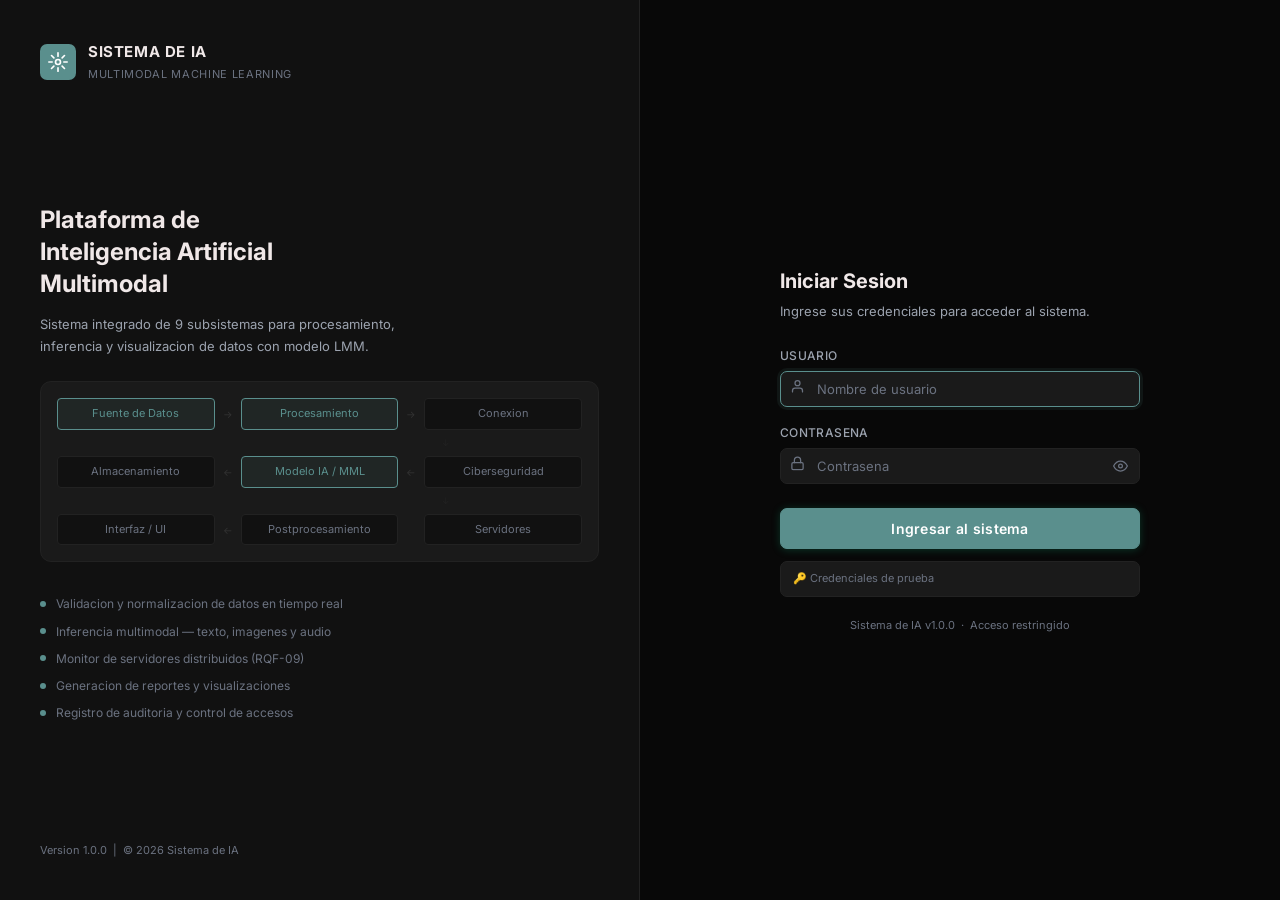
==== commit 52355247: "Add files via upload" ====
--- a/dashboard.html
+++ b/dashboard.html
@@ -26,13 +26,13 @@
       background: var(--bg-surface);
       border: 1px solid var(--border);
       border-radius: var(--radius-lg);
-      padding: 14px 16px;
+      padding: 13px 15px;
       display: flex;
       align-items: center;
-      gap: 12px;
-      transition: border-color var(--transition);
-    }
-    .db-kpi-card:hover { border-color: var(--border-light); }
+      gap: 11px;
+      transition: border-color var(--transition), box-shadow var(--transition);
+    }
+    .db-kpi-card:hover { border-color: var(--border-light); box-shadow: 0 2px 12px rgba(0,0,0,0.4); }
     .db-kpi-icon {
       width: 40px; height: 40px;
       border-radius: var(--radius-md);
@@ -136,17 +136,43 @@
     .db-activity-dot { width: 6px; height: 6px; border-radius: 50%; flex-shrink: 0; }
     .db-activity-msg { color: var(--text-secondary); flex: 1; }
 
+    /* ── Ciberseguridad ─────────────────────────────────── */
+    #panel-security { display: none; flex-direction: column; gap: 16px; }
+    #panel-security.active { display: flex; }
+    .sec-log-filters { display: flex; gap: 4px; }
+    .sec-filter-btn { font-size: 10px !important; padding: 4px 8px !important; }
+    .sec-filter-btn.active { background: var(--primary-dim); color: var(--primary); }
+    .sec-domain-chip {
+      display: flex; align-items: center; gap: 6px;
+      padding: 5px 10px; background: var(--bg-elevated);
+      border: 1px solid var(--border); border-radius: var(--radius-md);
+      font-size: 11px; font-family: var(--font-mono);
+    }
+    .sec-perm-chip {
+      display: inline-block; padding: 1px 6px; margin: 1px;
+      background: var(--bg-elevated); border-radius: 4px;
+      font-size: 9px; color: var(--text-muted);
+    }
+    .sec-relation-row {
+      display: flex; flex-direction: column; gap: 3px;
+      padding: 10px 12px; background: var(--bg-elevated);
+      border-radius: var(--radius-md); border: 1px solid var(--border);
+    }
+    .sec-relation-title { font-size: 12px; font-weight: 600; color: var(--text-primary); }
+    .sec-relation-desc { font-size: 11px; color: var(--text-muted); }
+
     /* ── Status bar ─────────────────────────────────────── */
     .status-bar {
       display: flex;
       align-items: center;
-      gap: 16px;
-      padding: 6px 24px;
-      background: var(--bg-surface);
+      gap: 14px;
+      padding: 5px 22px;
+      background: var(--bg-base);
       border-bottom: 1px solid var(--border);
-      font-size: 11px;
+      font-size: 10.5px;
       color: var(--text-muted);
       overflow-x: auto;
+      letter-spacing: 0.01em;
     }
     .status-item {
       display: flex;
@@ -158,17 +184,18 @@
 
     /* ── Chat panel ─────────────────────────────────────── */
     #panel-model {
-      height: calc(100vh - var(--topbar-height) - 24px - 34px - 73px);
+      height: calc(100vh - var(--topbar-height) - 20px - 30px - 66px);
       display: none;
       flex-direction: column;
+      max-height: 620px;  /* panel más compacto */
     }
     #panel-model.active { display: flex; }
 
     .model-shell {
       flex: 1;
       display: grid;
-      grid-template-columns: 1fr 260px;
-      gap: 16px;
+      grid-template-columns: 1fr 240px;
+      gap: 14px;
       overflow: hidden;
     }
 
@@ -185,10 +212,10 @@
     .chat-messages {
       flex: 1;
       overflow-y: auto;
-      padding: 16px;
+      padding: 14px;
       display: flex;
       flex-direction: column;
-      gap: 12px;
+      gap: 10px;
       min-height: 0;
     }
 
@@ -383,12 +410,12 @@
 
     /* Input area */
     .chat-input-area {
-      padding: 12px 16px;
+      padding: 10px 14px;
       border-top: 1px solid var(--border);
       background: var(--bg-surface);
       display: flex;
       flex-direction: column;
-      gap: 8px;
+      gap: 7px;
     }
     .chat-image-preview {
       display: flex;
@@ -534,7 +561,7 @@
     .chat-sidebar {
       display: flex;
       flex-direction: column;
-      gap: 12px;
+      gap: 10px;
       overflow-y: auto;
       min-height: 0;
     }
@@ -543,12 +570,12 @@
     .pipeline-step {
       display: flex;
       align-items: center;
-      gap: 10px;
-      padding: 9px 12px;
+      gap: 8px;
+      padding: 7px 10px;
       background: var(--bg-elevated);
       border: 1px solid var(--border);
       border-radius: var(--radius-md);
-      font-size: 12px;
+      font-size: 11px;
       color: var(--text-muted);
       transition: all 0.3s ease;
     }
@@ -557,7 +584,7 @@
     .pipeline-step.error  { border-color: var(--danger);  background: var(--danger-dim);  color: var(--danger); }
 
     .pipeline-connector {
-      width: 2px; height: 10px;
+      width: 2px; height: 8px;
       background: var(--border);
       margin: 0 auto;
     }
@@ -725,6 +752,108 @@
       padding: 2px 7px;
       border-radius: 20px;
     }
+
+    /* ── Mejoras visuales globales ──────────────────────── */
+
+    /* Chat — header con fondo levemente diferenciado */
+    .chat-main::before {
+      content: '';
+      display: block;
+      height: 2px;
+      background: linear-gradient(90deg, var(--primary) 0%, transparent 100%);
+      opacity: 0.45;
+      flex-shrink: 0;
+    }
+
+    /* Mensajes: burbujas más refinadas */
+    .message-bubble {
+      line-height: 1.62;
+      letter-spacing: 0.005em;
+    }
+    .message.user .message-bubble {
+      background: linear-gradient(135deg, var(--primary) 0%, #0d9e6e 100%);
+      box-shadow: 0 2px 8px rgba(16,185,129,0.22);
+    }
+    .message.assistant .message-bubble {
+      background: var(--bg-elevated);
+      border-color: var(--border-light);
+    }
+
+    /* Avatares más refinados */
+    .message.user .message-avatar {
+      box-shadow: 0 0 0 2px rgba(16,185,129,0.2);
+    }
+
+    /* KPI trend badges */
+    .db-kpi-trend { font-size: 10px; }
+
+    /* db-kpi-icon: sombra interior sutil */
+    .db-kpi-icon {
+      box-shadow: inset 0 1px 3px rgba(0,0,0,0.3);
+    }
+
+    /* Subsystem row más compacto */
+    .db-ss-row {
+      border-radius: var(--radius-md);
+      transition: background var(--transition);
+    }
+    .db-ss-row:hover { background: var(--bg-hover); }
+
+    /* Topbar: separador del brand mejorado */
+    .topbar-brand {
+      background: linear-gradient(180deg, var(--bg-surface) 0%, rgba(16,185,129,0.03) 100%);
+    }
+
+    /* Sidebar divider más sutil */
+    .sidebar-divider {
+      border-top: 1px solid rgba(255,255,255,0.04);
+    }
+
+    /* Form inputs: focus ring más visible */
+    .chat-textarea:focus {
+      border-color: var(--primary);
+      box-shadow: 0 0 0 2px var(--primary-dim);
+    }
+
+    /* Badges: letra más legible */
+    .badge {
+      letter-spacing: 0.01em;
+      font-weight: 600;
+    }
+
+    /* Activity items: hover sutil */
+    .db-activity-item {
+      transition: background var(--transition);
+    }
+    .db-activity-item:hover {
+      background: var(--bg-elevated);
+    }
+
+    /* Metric progress bars: más delgadas y elegantes */
+    .db-metric-bar { height: 3px; }
+
+    /* Scrollbar del chat */
+    .chat-messages::-webkit-scrollbar { width: 4px; }
+    .chat-messages::-webkit-scrollbar-thumb { background: var(--border-light); border-radius: 2px; }
+    .chat-sidebar::-webkit-scrollbar { width: 4px; }
+
+    /* Topbar time — font ligeramente más pequeño */
+    .topbar-time { font-size: 11px; }
+
+    /* Botón send — más redondeado */
+    .chat-send-btn { border-radius: var(--radius-lg); }
+
+    /* Token hint más sutil */
+    .token-hint { font-size: 9.5px; opacity: 0.7; }
+
+    /* Transición suave al cambiar de panel */
+    .view-panel.active {
+      animation: panelIn 0.18s ease;
+    }
+    @keyframes panelIn {
+      from { opacity: 0; transform: translateY(4px); }
+      to   { opacity: 1; transform: translateY(0); }
+    }
   </style>
 </head>
 <body>
@@ -752,7 +881,7 @@
       <span class="topbar-time font-mono text-sm" id="topbar-time">--:--:--</span>
       <span class="badge badge-success flex items-center gap-1" title="Modelo activo">
         <span class="status-dot online" style="width:5px;height:5px;box-shadow:none;"></span>
-        ${CONFIG.model.id}
+        <span id="topbar-model-id">${CONFIG.model.id}</span>
       </span>
       <div class="topbar-user" id="topbar-user" title="Usuario activo" style="cursor:default;">
         <div class="topbar-avatar" id="topbar-avatar">--</div>
@@ -803,6 +932,66 @@
     <div class="sidebar-section">
       <div class="sidebar-section-label">Subsistemas</div>
 
+      <!-- Fuente de Datos: visible para todos los roles -->
+      <div class="sidebar-item" data-view="fuente" data-perm="dashboard" onclick="UI.navigate(this)">
+        <div class="sidebar-icon">
+          <svg viewBox="0 0 24 24" fill="none" stroke="currentColor" stroke-width="2" stroke-linecap="round" stroke-linejoin="round">
+            <ellipse cx="12" cy="5" rx="9" ry="3"/><path d="M21 12c0 1.66-4 3-9 3s-9-1.34-9-3"/><path d="M3 5v14c0 1.66 4 3 9 3s9-1.34 9-3V5"/>
+          </svg>
+        </div>
+        <span class="sidebar-label">Fuente de Datos</span>
+      </div>
+
+      <!-- Procesamiento: visible para todos los roles -->
+      <div class="sidebar-item" data-view="procesamiento" data-perm="dashboard" onclick="UI.navigate(this)">
+        <div class="sidebar-icon">
+          <svg viewBox="0 0 24 24" fill="none" stroke="currentColor" stroke-width="2" stroke-linecap="round" stroke-linejoin="round">
+            <path d="M12 20a8 8 0 1 0 0-16 8 8 0 0 0 0 16z"/><path d="M12 8v4l3 3"/>
+          </svg>
+        </div>
+        <span class="sidebar-label">Procesamiento</span>
+      </div>
+
+      <!-- Conexion de Datos: visible para todos los roles -->
+      <div class="sidebar-item" data-view="conexion" data-perm="dashboard" onclick="UI.navigate(this)">
+        <div class="sidebar-icon">
+          <svg viewBox="0 0 24 24" fill="none" stroke="currentColor" stroke-width="2" stroke-linecap="round" stroke-linejoin="round">
+            <path d="M18.36 6.64a9 9 0 1 1-12.73 0"/><line x1="12" y1="2" x2="12" y2="12"/>
+          </svg>
+        </div>
+        <span class="sidebar-label">Conexion de Datos</span>
+      </div>
+
+      <!-- Almacenamiento: visible para todos los roles -->
+      <div class="sidebar-item" data-view="almacen" data-perm="dashboard" onclick="UI.navigate(this)">
+        <div class="sidebar-icon">
+          <svg viewBox="0 0 24 24" fill="none" stroke="currentColor" stroke-width="2" stroke-linecap="round" stroke-linejoin="round">
+            <ellipse cx="12" cy="5" rx="9" ry="3"/><path d="M3 5v6c0 1.66 4 3 9 3s9-1.34 9-3V5"/><path d="M3 11v6c0 1.66 4 3 9 3s9-1.34 9-3v-6"/>
+          </svg>
+        </div>
+        <span class="sidebar-label">Almacenamiento</span>
+      </div>
+
+      <!-- Postprocesamiento: visible para todos los roles -->
+      <div class="sidebar-item" data-view="postproc" data-perm="dashboard" onclick="UI.navigate(this)">
+        <div class="sidebar-icon">
+          <svg viewBox="0 0 24 24" fill="none" stroke="currentColor" stroke-width="2" stroke-linecap="round" stroke-linejoin="round">
+            <path d="M14 2H6a2 2 0 0 0-2 2v16a2 2 0 0 0 2 2h12a2 2 0 0 0 2-2V8z"/><polyline points="14 2 14 8 20 8"/><line x1="16" y1="13" x2="8" y2="13"/><line x1="16" y1="17" x2="8" y2="17"/>
+          </svg>
+        </div>
+        <span class="sidebar-label">Postprocesamiento</span>
+      </div>
+
+      <!-- Interfaz / UI: visible para todos los roles -->
+      <div class="sidebar-item" data-view="interfaz" data-perm="dashboard" onclick="UI.navigate(this)">
+        <div class="sidebar-icon">
+          <svg viewBox="0 0 24 24" fill="none" stroke="currentColor" stroke-width="2" stroke-linecap="round" stroke-linejoin="round">
+            <rect x="2" y="3" width="20" height="14" rx="2" ry="2"/><line x1="8" y1="21" x2="16" y2="21"/><line x1="12" y1="17" x2="12" y2="21"/>
+          </svg>
+        </div>
+        <span class="sidebar-label">Interfaz / UI</span>
+      </div>
+
       <!-- Servidores: permiso 'servers' — CU-2 -->
       <div class="sidebar-item" data-view="servers" data-perm="servers" onclick="UI.navigate(this)">
         <div class="sidebar-icon">
@@ -824,6 +1013,16 @@
         </div>
         <span class="sidebar-label">Entrenamiento IA</span>
       </div>
+
+      <!-- Ciberseguridad: permiso 'security' — CU-3 -->
+      <div class="sidebar-item" data-view="security" data-perm="security" onclick="UI.navigate(this)">
+        <div class="sidebar-icon">
+          <svg viewBox="0 0 24 24" fill="none" stroke="currentColor" stroke-width="2" stroke-linecap="round" stroke-linejoin="round">
+            <path d="M12 22s8-4 8-10V5l-8-3-8 3v7c0 6 8 10 8 10z"/>
+          </svg>
+        </div>
+        <span class="sidebar-label">Ciberseguridad</span>
+      </div>
     </div>
 
   </nav>
@@ -945,7 +1144,7 @@
                 </div>
                 <div>
                   <div style="font-size:13px;font-weight:600;color:var(--text-primary);" id="db-model-name">${CONFIG.model.id}</div>
-                  <div style="font-size:11px;color:var(--text-muted);">Google AI Studio</div>
+                  <div style="font-size:11px;color:var(--text-muted);">Open Router</div>
                 </div>
               </div>
 
@@ -975,6 +1174,546 @@
 
       </div>
       <!-- /panel-dashboard -->
+
+      <!-- ═══════════════════════════════════════════════════
+           PANEL: Fuente de Datos (SIMULADO)
+           Componentes segun documento: Base de datos principal,
+           Fuentes externas. Punto de entrada del flujo de info.
+      ════════════════════════════════════════════════════ -->
+      <div class="view-panel" id="panel-fuente">
+
+        <div class="sim-banner">
+          <svg width="14" height="14" viewBox="0 0 24 24" fill="none" stroke="currentColor" stroke-width="2"><circle cx="12" cy="12" r="10"/><path d="M12 16v-4M12 8h.01"/></svg>
+          Subsistema simulado — no se conecta a fuentes reales. Sirve para verificar el flujo visto en el documento.
+        </div>
+
+        <div class="db-kpi-row" style="margin-bottom:16px;">
+          <div class="db-kpi-card">
+            <div class="db-kpi-icon" style="background:var(--primary-dim);color:var(--primary);">
+              <svg width="18" height="18" viewBox="0 0 24 24" fill="none" stroke="currentColor" stroke-width="2"><ellipse cx="12" cy="5" rx="9" ry="3"/><path d="M21 12c0 1.66-4 3-9 3s-9-1.34-9-3"/><path d="M3 5v14c0 1.66 4 3 9 3s9-1.34 9-3V5"/></svg>
+            </div>
+            <div class="db-kpi-body">
+              <div class="db-kpi-label">Registros en BD principal</div>
+              <div class="db-kpi-value" id="fd-kpi-records">0</div>
+            </div>
+            <div class="db-kpi-trend up" id="fd-kpi-records-trend">— sesion actual</div>
+          </div>
+
+          <div class="db-kpi-card">
+            <div class="db-kpi-icon" style="background:var(--success-dim);color:var(--success);">
+              <svg width="18" height="18" viewBox="0 0 24 24" fill="none" stroke="currentColor" stroke-width="2"><path d="M22 11.08V12a10 10 0 1 1-5.93-9.14"/><polyline points="22 4 12 14.01 9 11.01"/></svg>
+            </div>
+            <div class="db-kpi-body">
+              <div class="db-kpi-label">Fuentes externas online</div>
+              <div class="db-kpi-value" id="fd-kpi-sources">0 / 0</div>
+            </div>
+            <div class="db-kpi-trend up">conectadas</div>
+          </div>
+
+          <div class="db-kpi-card">
+            <div class="db-kpi-icon" style="background:var(--info-dim);color:var(--info);">
+              <svg width="18" height="18" viewBox="0 0 24 24" fill="none" stroke="currentColor" stroke-width="2"><circle cx="12" cy="12" r="10"/><polyline points="12 6 12 12 16 14"/></svg>
+            </div>
+            <div class="db-kpi-body">
+              <div class="db-kpi-label">Ultimo registro</div>
+              <div class="db-kpi-value font-mono" id="fd-kpi-last" style="font-size:14px;">—</div>
+            </div>
+            <div class="db-kpi-trend">hora local</div>
+          </div>
+        </div>
+
+        <div class="db-mid-row" style="align-items:flex-start;">
+
+          <div class="card" style="flex:1.3;">
+            <div class="card-header">
+              <span class="card-title">Base de Datos Principal</span>
+              <button class="btn btn-primary btn-sm" id="fd-btn-simulate" style="font-size:11px;">
+                + Simular nueva entrada de datos
+              </button>
+            </div>
+            <div class="card-body" style="padding:0;max-height:340px;overflow-y:auto;">
+              <table class="fd-table">
+                <thead>
+                  <tr><th>ID</th><th>Fuente</th><th>Tipo</th><th>Tamaño</th><th>Hora</th><th>Estado</th></tr>
+                </thead>
+                <tbody id="fd-records-body"></tbody>
+              </table>
+            </div>
+          </div>
+
+          <div class="card" style="flex:1;">
+            <div class="card-header">
+              <span class="card-title">Fuentes Externas</span>
+            </div>
+            <div class="card-body" style="padding:12px;display:flex;flex-direction:column;gap:8px;" id="fd-sources-list"></div>
+          </div>
+
+        </div>
+
+        <div class="card" style="margin-top:16px;">
+          <div class="card-header">
+            <span class="card-title">Flujo hacia Procesamiento</span>
+            <span class="text-muted" style="font-size:10px;">se activa al generar o recibir un registro</span>
+          </div>
+          <div class="card-body" style="padding:16px;display:flex;align-items:center;gap:10px;" id="fd-flow-row">
+            <div class="fd-flow-node" id="fd-flow-fuente">Fuente de Datos</div>
+            <div class="fd-flow-arrow">→</div>
+            <div class="fd-flow-node dim" id="fd-flow-proc">Procesamiento</div>
+            <div class="fd-flow-arrow">→</div>
+            <div class="fd-flow-node dim" id="fd-flow-conn">Conexion de Datos</div>
+          </div>
+        </div>
+
+      </div>
+      <!-- /panel-fuente -->
+
+      <!-- ═══════════════════════════════════════════════════
+           PANEL: Procesamiento (SIMULADO)
+           Componentes segun documento: Validador de datos,
+           Normalizador, Transformador.
+      ════════════════════════════════════════════════════ -->
+      <div class="view-panel" id="panel-procesamiento">
+
+        <div class="sim-banner">
+          <svg width="14" height="14" viewBox="0 0 24 24" fill="none" stroke="currentColor" stroke-width="2"><circle cx="12" cy="12" r="10"/><path d="M12 16v-4M12 8h.01"/></svg>
+          Subsistema simulado — muestra paso a paso la validacion, normalizacion y transformacion de los datos.
+        </div>
+
+        <div class="db-kpi-row" style="margin-bottom:16px;">
+          <div class="db-kpi-card">
+            <div class="db-kpi-icon" style="background:var(--primary-dim);color:var(--primary);">
+              <svg width="18" height="18" viewBox="0 0 24 24" fill="none" stroke="currentColor" stroke-width="2"><path d="M22 11.08V12a10 10 0 1 1-5.93-9.14"/><polyline points="22 4 12 14.01 9 11.01"/></svg>
+            </div>
+            <div class="db-kpi-body">
+              <div class="db-kpi-label">Registros procesados</div>
+              <div class="db-kpi-value" id="pr-kpi-processed">0</div>
+            </div>
+            <div class="db-kpi-trend up">sesion actual</div>
+          </div>
+
+          <div class="db-kpi-card">
+            <div class="db-kpi-icon" style="background:var(--danger-dim);color:var(--danger);">
+              <svg width="18" height="18" viewBox="0 0 24 24" fill="none" stroke="currentColor" stroke-width="2"><path d="M10.29 3.86L1.82 18a2 2 0 0 0 1.71 3h16.94a2 2 0 0 0 1.71-3L13.71 3.86a2 2 0 0 0-3.42 0z"/><line x1="12" y1="9" x2="12" y2="13"/><line x1="12" y1="17" x2="12.01" y2="17"/></svg>
+            </div>
+            <div class="db-kpi-body">
+              <div class="db-kpi-label">Rechazados por validacion</div>
+              <div class="db-kpi-value" id="pr-kpi-rejected">0</div>
+            </div>
+            <div class="db-kpi-trend">datos corruptos/incompletos</div>
+          </div>
+
+          <div class="db-kpi-card">
+            <div class="db-kpi-icon" style="background:var(--info-dim);color:var(--info);">
+              <svg width="18" height="18" viewBox="0 0 24 24" fill="none" stroke="currentColor" stroke-width="2"><circle cx="12" cy="12" r="10"/><polyline points="12 6 12 12 16 14"/></svg>
+            </div>
+            <div class="db-kpi-body">
+              <div class="db-kpi-label">Tiempo promedio</div>
+              <div class="db-kpi-value font-mono" id="pr-kpi-avgtime">— ms</div>
+            </div>
+            <div class="db-kpi-trend">por registro</div>
+          </div>
+        </div>
+
+        <div class="card" style="margin-bottom:16px;">
+          <div class="card-header">
+            <span class="card-title">Pipeline de Procesamiento</span>
+            <button class="btn btn-primary btn-sm" id="pr-btn-process" style="font-size:11px;">
+              ▶ Procesar siguiente registro
+            </button>
+          </div>
+          <div class="card-body" style="padding:20px;">
+            <div class="pr-stage-row">
+              <div class="pr-stage" id="pr-stage-validador">
+                <div class="pr-stage-icon">
+                  <svg width="18" height="18" viewBox="0 0 24 24" fill="none" stroke="currentColor" stroke-width="2"><path d="M22 11.08V12a10 10 0 1 1-5.93-9.14"/><polyline points="22 4 12 14.01 9 11.01"/></svg>
+                </div>
+                <div class="pr-stage-label">Validador de Datos</div>
+                <div class="pr-stage-sub">Integridad, formato, completitud</div>
+              </div>
+              <div class="pr-stage-arrow">→</div>
+              <div class="pr-stage" id="pr-stage-normalizador">
+                <div class="pr-stage-icon">
+                  <svg width="18" height="18" viewBox="0 0 24 24" fill="none" stroke="currentColor" stroke-width="2"><path d="M4 21V9l8-6 8 6v12"/><path d="M9 21v-6h6v6"/></svg>
+                </div>
+                <div class="pr-stage-label">Normalizador</div>
+                <div class="pr-stage-sub">Formatos consistentes</div>
+              </div>
+              <div class="pr-stage-arrow">→</div>
+              <div class="pr-stage" id="pr-stage-transformador">
+                <div class="pr-stage-icon">
+                  <svg width="18" height="18" viewBox="0 0 24 24" fill="none" stroke="currentColor" stroke-width="2"><path d="M17 1l4 4-4 4"/><path d="M3 11V9a4 4 0 0 1 4-4h14"/><path d="M7 23l-4-4 4-4"/><path d="M21 13v2a4 4 0 0 1-4 4H3"/></svg>
+                </div>
+                <div class="pr-stage-label">Transformador</div>
+                <div class="pr-stage-sub">Limpieza y enriquecimiento</div>
+              </div>
+            </div>
+
+            <div class="pr-log-box" id="pr-log-box">
+              <span class="text-muted">Presiona "Procesar siguiente registro" para ver el detalle de cada etapa...</span>
+            </div>
+          </div>
+        </div>
+
+        <div class="card">
+          <div class="card-header">
+            <span class="card-title">Registros Procesados (listos para Conexion de Datos)</span>
+            <span class="text-muted" style="font-size:10px;" id="pr-processed-count">0 registros</span>
+          </div>
+          <div class="card-body" style="padding:0;max-height:220px;overflow-y:auto;">
+            <table class="fd-table">
+              <thead>
+                <tr><th>ID</th><th>Etapas OK</th><th>Resultado</th><th>Duracion</th><th>Hora</th></tr>
+              </thead>
+              <tbody id="pr-processed-body"></tbody>
+            </table>
+          </div>
+        </div>
+
+      </div>
+      <!-- /panel-procesamiento -->
+
+      <!-- ═══════════════════════════════════════════════════
+           PANEL: Conexion de Datos (SIMULADO)
+           Componentes segun documento: Canales de comunicacion,
+           Validador de integridad.
+      ════════════════════════════════════════════════════ -->
+      <div class="view-panel" id="panel-conexion">
+
+        <div class="sim-banner">
+          <svg width="14" height="14" viewBox="0 0 24 24" fill="none" stroke="currentColor" stroke-width="2"><circle cx="12" cy="12" r="10"/><path d="M12 16v-4M12 8h.01"/></svg>
+          Subsistema simulado — Coordina la comunicación entre los subsistemas y verifica la integridad de la información.
+        </div>
+
+        <div class="db-kpi-row" style="margin-bottom:16px;">
+          <div class="db-kpi-card">
+            <div class="db-kpi-icon" style="background:var(--primary-dim);color:var(--primary);">
+              <svg width="18" height="18" viewBox="0 0 24 24" fill="none" stroke="currentColor" stroke-width="2"><path d="M18.36 6.64a9 9 0 1 1-12.73 0"/><line x1="12" y1="2" x2="12" y2="12"/></svg>
+            </div>
+            <div class="db-kpi-body">
+              <div class="db-kpi-label">Paquetes transmitidos</div>
+              <div class="db-kpi-value" id="cx-kpi-packets">0</div>
+            </div>
+            <div class="db-kpi-trend up">sesion actual</div>
+          </div>
+
+          <div class="db-kpi-card">
+            <div class="db-kpi-icon" style="background:var(--danger-dim);color:var(--danger);">
+              <svg width="18" height="18" viewBox="0 0 24 24" fill="none" stroke="currentColor" stroke-width="2"><path d="M10.29 3.86L1.82 18a2 2 0 0 0 1.71 3h16.94a2 2 0 0 0 1.71-3L13.71 3.86a2 2 0 0 0-3.42 0z"/><line x1="12" y1="9" x2="12" y2="13"/><line x1="12" y1="17" x2="12.01" y2="17"/></svg>
+            </div>
+            <div class="db-kpi-body">
+              <div class="db-kpi-label">Paquetes corruptos</div>
+              <div class="db-kpi-value" id="cx-kpi-corrupt">0</div>
+            </div>
+            <div class="db-kpi-trend">detectados por el validador</div>
+          </div>
+
+          <div class="db-kpi-card">
+            <div class="db-kpi-icon" style="background:var(--info-dim);color:var(--info);">
+              <svg width="18" height="18" viewBox="0 0 24 24" fill="none" stroke="currentColor" stroke-width="2"><path d="M22 12h-4l-3 9L9 3l-3 9H2"/></svg>
+            </div>
+            <div class="db-kpi-body">
+              <div class="db-kpi-label">Throughput</div>
+              <div class="db-kpi-value font-mono" id="cx-kpi-throughput">— Mb/s</div>
+            </div>
+            <div class="db-kpi-trend">promedio del canal activo</div>
+          </div>
+        </div>
+
+        <div class="db-mid-row" style="align-items:flex-start;">
+
+          <div class="card" style="flex:1.3;">
+            <div class="card-header">
+              <span class="card-title">Canales de Comunicacion</span>
+              <button class="btn btn-primary btn-sm" id="cx-btn-send" style="font-size:11px;">
+                ▶ Enviar paquete de datos
+              </button>
+            </div>
+            <div class="card-body" style="padding:16px;">
+              <div class="cx-canvas" id="cx-canvas">
+                <div class="cx-node" id="cx-node-proc">Procesamiento</div>
+                <div class="cx-node" id="cx-node-conn">Conexion<br/>de Datos</div>
+                <div class="cx-node" id="cx-node-sec">Ciberseguridad</div>
+                <div class="cx-node" id="cx-node-srv">Servidores<br/>Distribuidos</div>
+                <div class="cx-track" id="cx-track"></div>
+              </div>
+            </div>
+          </div>
+
+          <div class="card" style="flex:1;">
+            <div class="card-header">
+              <span class="card-title">Validador de Integridad</span>
+            </div>
+            <div class="card-body" style="padding:0;max-height:280px;overflow-y:auto;" id="cx-log-list"></div>
+          </div>
+
+        </div>
+
+      </div>
+      <!-- /panel-conexion -->
+
+      <!-- ═══════════════════════════════════════════════════
+           PANEL: Almacenamiento (DATOS REALES)
+           Componentes segun documento: Base de datos de
+           resultados (= historial real cifrado del modelo),
+           Cache de modelos (= versiones reales entrenadas
+           en el panel de Entrenamiento).
+      ════════════════════════════════════════════════════ -->
+      <div class="view-panel" id="panel-almacen">
+
+        <div class="sim-banner" style="background:var(--success-dim);color:var(--success);border-color:rgba(16,185,129,0.3);">
+          <svg width="14" height="14" viewBox="0 0 24 24" fill="none" stroke="currentColor" stroke-width="2"><path d="M22 11.08V12a10 10 0 1 1-5.93-9.14"/><polyline points="22 4 12 14.01 9 11.01"/></svg>
+          Subsistema funcional real — muestra el historial cifrado de consultas y las versiones de modelo realmente generadas en esta sesion.
+        </div>
+
+        <div class="db-kpi-row" style="margin-bottom:16px;">
+          <div class="db-kpi-card">
+            <div class="db-kpi-icon" style="background:var(--primary-dim);color:var(--primary);">
+              <svg width="18" height="18" viewBox="0 0 24 24" fill="none" stroke="currentColor" stroke-width="2"><ellipse cx="12" cy="5" rx="9" ry="3"/><path d="M3 5v6c0 1.66 4 3 9 3s9-1.34 9-3V5"/><path d="M3 11v6c0 1.66 4 3 9 3s9-1.34 9-3v-6"/></svg>
+            </div>
+            <div class="db-kpi-body">
+              <div class="db-kpi-label">Resultados guardados</div>
+              <div class="db-kpi-value" id="al-kpi-results">0</div>
+            </div>
+            <div class="db-kpi-trend up">historial cifrado (AES-256-GCM)</div>
+          </div>
+
+          <div class="db-kpi-card">
+            <div class="db-kpi-icon" style="background:var(--success-dim);color:var(--success);">
+              <svg width="18" height="18" viewBox="0 0 24 24" fill="none" stroke="currentColor" stroke-width="2"><circle cx="12" cy="12" r="10"/><path d="M12 6v6l4 2"/></svg>
+            </div>
+            <div class="db-kpi-body">
+              <div class="db-kpi-label">Versiones en cache</div>
+              <div class="db-kpi-value" id="al-kpi-versions">0</div>
+            </div>
+            <div class="db-kpi-trend">generadas en Entrenamiento IA</div>
+          </div>
+
+          <div class="db-kpi-card">
+            <div class="db-kpi-icon" style="background:var(--info-dim);color:var(--info);">
+              <svg width="18" height="18" viewBox="0 0 24 24" fill="none" stroke="currentColor" stroke-width="2"><rect x="3" y="3" width="18" height="18" rx="2"/></svg>
+            </div>
+            <div class="db-kpi-body">
+              <div class="db-kpi-label">Tamaño aproximado</div>
+              <div class="db-kpi-value font-mono" id="al-kpi-size">0 KB</div>
+            </div>
+            <div class="db-kpi-trend">localStorage cifrado</div>
+          </div>
+        </div>
+
+        <div class="db-mid-row" style="align-items:flex-start;">
+
+          <div class="card" style="flex:1.3;">
+            <div class="card-header">
+              <span class="card-title">Base de Datos de Resultados</span>
+              <button class="btn btn-ghost btn-sm" id="al-btn-refresh" style="font-size:11px;">Actualizar</button>
+            </div>
+            <div class="card-body" style="padding:0;max-height:360px;overflow-y:auto;" id="al-results-list"></div>
+          </div>
+
+          <div class="card" style="flex:1;">
+            <div class="card-header">
+              <span class="card-title">Cache de Modelos</span>
+              <span class="text-muted" style="font-size:10px;">version activa marcada</span>
+            </div>
+            <div class="card-body" style="padding:12px;display:flex;flex-direction:column;gap:8px;" id="al-cache-list"></div>
+          </div>
+
+        </div>
+
+      </div>
+      <!-- /panel-almacen -->
+
+      <!-- ═══════════════════════════════════════════════════
+           PANEL: Postprocesamiento (FUNCIONAL REAL)
+           Componentes segun documento: Formateador de
+           resultados, Generador de reportes. Trabaja sobre
+           el historial REAL guardado en Almacenamiento.
+      ════════════════════════════════════════════════════ -->
+      <div class="view-panel" id="panel-postproc">
+
+        <div class="sim-banner" style="background:var(--success-dim);color:var(--success);border-color:rgba(16,185,129,0.3);">
+          <svg width="14" height="14" viewBox="0 0 24 24" fill="none" stroke="currentColor" stroke-width="2"><path d="M22 11.08V12a10 10 0 1 1-5.93-9.14"/><polyline points="22 4 12 14.01 9 11.01"/></svg>
+          Subsistema funcional real — formatea y genera reportes descargables a partir del historial real de resultados del modelo.
+        </div>
+
+        <div class="db-kpi-row" style="margin-bottom:16px;">
+          <div class="db-kpi-card">
+            <div class="db-kpi-icon" style="background:var(--primary-dim);color:var(--primary);">
+              <svg width="18" height="18" viewBox="0 0 24 24" fill="none" stroke="currentColor" stroke-width="2"><path d="M14 2H6a2 2 0 0 0-2 2v16a2 2 0 0 0 2 2h12a2 2 0 0 0 2-2V8z"/><polyline points="14 2 14 8 20 8"/></svg>
+            </div>
+            <div class="db-kpi-body">
+              <div class="db-kpi-label">Resultados disponibles</div>
+              <div class="db-kpi-value" id="pp-kpi-available">0</div>
+            </div>
+            <div class="db-kpi-trend up">desde Almacenamiento</div>
+          </div>
+
+          <div class="db-kpi-card">
+            <div class="db-kpi-icon" style="background:var(--success-dim);color:var(--success);">
+              <svg width="18" height="18" viewBox="0 0 24 24" fill="none" stroke="currentColor" stroke-width="2"><path d="M9 11l3 3L22 4"/><path d="M21 12v7a2 2 0 0 1-2 2H5a2 2 0 0 1-2-2V5a2 2 0 0 1 2-2h11"/></svg>
+            </div>
+            <div class="db-kpi-body">
+              <div class="db-kpi-label">Reportes generados</div>
+              <div class="db-kpi-value" id="pp-kpi-reports">0</div>
+            </div>
+            <div class="db-kpi-trend">sesion actual</div>
+          </div>
+
+          <div class="db-kpi-card">
+            <div class="db-kpi-icon" style="background:var(--info-dim);color:var(--info);">
+              <svg width="18" height="18" viewBox="0 0 24 24" fill="none" stroke="currentColor" stroke-width="2"><circle cx="12" cy="12" r="10"/><polyline points="12 6 12 12 16 14"/></svg>
+            </div>
+            <div class="db-kpi-body">
+              <div class="db-kpi-label">Ultimo formateo</div>
+              <div class="db-kpi-value font-mono" id="pp-kpi-last" style="font-size:14px;">—</div>
+            </div>
+            <div class="db-kpi-trend">hora local</div>
+          </div>
+        </div>
+
+        <div class="db-mid-row" style="align-items:flex-start;">
+
+          <div class="card" style="flex:1.3;">
+            <div class="card-header">
+              <span class="card-title">Formateador de Resultados</span>
+              <button class="btn btn-ghost btn-sm" id="pp-btn-refresh" style="font-size:11px;">Actualizar</button>
+            </div>
+            <div class="card-body" style="padding:0;max-height:340px;overflow-y:auto;" id="pp-formatted-list"></div>
+          </div>
+
+          <div class="card" style="flex:1;">
+            <div class="card-header">
+              <span class="card-title">Generador de Reportes</span>
+            </div>
+            <div class="card-body" style="padding:14px;display:flex;flex-direction:column;gap:10px;">
+              <div style="font-size:12px;color:var(--text-secondary);">
+                Genera un reporte descargable (.html) con los resultados formateados del historial real del modelo.
+              </div>
+
+              <label style="font-size:11px;color:var(--text-muted);display:flex;flex-direction:column;gap:4px;">
+                Cantidad de resultados a incluir
+                <select class="form-select-styled" id="pp-report-count" style="font-size:12px;">
+                  <option value="5">Ultimos 5</option>
+                  <option value="10" selected>Ultimos 10</option>
+                  <option value="25">Ultimos 25</option>
+                  <option value="0">Todos</option>
+                </select>
+              </label>
+
+              <button class="btn btn-primary btn-sm" id="pp-btn-generate" style="width:100%;justify-content:center;font-size:12px;">
+                ⬇ Generar y descargar reporte
+              </button>
+
+              <div id="pp-report-status" style="font-size:11px;color:var(--text-muted);"></div>
+            </div>
+          </div>
+
+        </div>
+
+      </div>
+      <!-- /panel-postproc -->
+
+      <!-- ═══════════════════════════════════════════════════
+           PANEL: Interfaz / UI (FUNCIONAL REAL)
+           Componentes segun documento: Dashboard interactivo,
+           Portal de entrada de datos. Cierra el ciclo de
+           retroalimentacion (linea punteada) hacia
+           Procesamiento / Modelo IA descrito en el documento.
+      ════════════════════════════════════════════════════ -->
+      <div class="view-panel" id="panel-interfaz">
+
+        <div class="sim-banner" style="background:var(--success-dim);color:var(--success);border-color:rgba(16,185,129,0.3);">
+          <svg width="14" height="14" viewBox="0 0 24 24" fill="none" stroke="currentColor" stroke-width="2"><path d="M22 11.08V12a10 10 0 1 1-5.93-9.14"/><polyline points="22 4 12 14.01 9 11.01"/></svg>
+          Subsistema funcional real — refleja el uso real de esta sesion: consultas, adjuntos y retroalimentacion enviada por el usuario.
+        </div>
+
+        <div class="db-kpi-row" style="margin-bottom:16px;">
+          <div class="db-kpi-card">
+            <div class="db-kpi-icon" style="background:var(--primary-dim);color:var(--primary);">
+              <svg width="18" height="18" viewBox="0 0 24 24" fill="none" stroke="currentColor" stroke-width="2"><rect x="2" y="3" width="20" height="14" rx="2" ry="2"/><line x1="8" y1="21" x2="16" y2="21"/><line x1="12" y1="17" x2="12" y2="21"/></svg>
+            </div>
+            <div class="db-kpi-body">
+              <div class="db-kpi-label">Consultas via Portal</div>
+              <div class="db-kpi-value" id="ui-kpi-queries">0</div>
+            </div>
+            <div class="db-kpi-trend up">sesion actual</div>
+          </div>
+
+          <div class="db-kpi-card">
+            <div class="db-kpi-icon" style="background:var(--info-dim);color:var(--info);">
+              <svg width="18" height="18" viewBox="0 0 24 24" fill="none" stroke="currentColor" stroke-width="2"><rect x="3" y="3" width="18" height="18" rx="2"/><circle cx="8.5" cy="8.5" r="1.5"/><polyline points="21 15 16 10 5 21"/></svg>
+            </div>
+            <div class="db-kpi-body">
+              <div class="db-kpi-label">Adjuntos recibidos</div>
+              <div class="db-kpi-value" id="ui-kpi-images">0</div>
+            </div>
+            <div class="db-kpi-trend">portal de entrada</div>
+          </div>
+
+          <div class="db-kpi-card">
+            <div class="db-kpi-icon" style="background:var(--warning-dim);color:var(--warning);">
+              <svg width="18" height="18" viewBox="0 0 24 24" fill="none" stroke="currentColor" stroke-width="2"><polygon points="12 2 15.09 8.26 22 9.27 17 14.14 18.18 21.02 12 17.77 5.82 21.02 7 14.14 2 9.27 8.91 8.26 12 2"/></svg>
+            </div>
+            <div class="db-kpi-body">
+              <div class="db-kpi-label">Retroalimentacion promedio</div>
+              <div class="db-kpi-value font-mono" id="ui-kpi-feedback">— ★</div>
+            </div>
+            <div class="db-kpi-trend" id="ui-kpi-feedback-count">0 envios</div>
+          </div>
+        </div>
+
+        <div class="db-mid-row" style="align-items:flex-start;">
+
+          <div class="card" style="flex:1.2;">
+            <div class="card-header">
+              <span class="card-title">Componentes de Interfaz / UI</span>
+            </div>
+            <div class="card-body" style="padding:16px;display:flex;flex-direction:column;gap:12px;">
+              <div class="ui-comp-item">
+                <div class="ui-comp-icon">
+                  <svg width="16" height="16" viewBox="0 0 24 24" fill="none" stroke="currentColor" stroke-width="2"><rect x="3" y="3" width="7" height="7"/><rect x="14" y="3" width="7" height="7"/><rect x="14" y="14" width="7" height="7"/><rect x="3" y="14" width="7" height="7"/></svg>
+                </div>
+                <div>
+                  <div class="ui-comp-title">Dashboard interactivo</div>
+                  <div class="ui-comp-sub">Este panel: metricas, subsistemas y actividad en tiempo real.</div>
+                </div>
+              </div>
+              <div class="ui-comp-item">
+                <div class="ui-comp-icon">
+                  <svg width="16" height="16" viewBox="0 0 24 24" fill="none" stroke="currentColor" stroke-width="2"><path d="M21 15a2 2 0 0 1-2 2H7l-4 4V5a2 2 0 0 1 2-2h14a2 2 0 0 1 2 2z"/></svg>
+                </div>
+                <div>
+                  <div class="ui-comp-title">Portal de entrada de datos</div>
+                  <div class="ui-comp-sub">Formulario de chat en "Modelo IA / MML" — texto, imagenes y documentos.</div>
+                </div>
+              </div>
+              <button class="btn btn-primary btn-sm" onclick="UI.goTo('model')" style="align-self:flex-start;font-size:11px;">
+                Ir al Portal de Entrada →
+              </button>
+            </div>
+          </div>
+
+          <div class="card" style="flex:1;">
+            <div class="card-header">
+              <span class="card-title">Ciclo de Retroalimentacion</span>
+            </div>
+            <div class="card-body" style="padding:16px;">
+              <div class="ui-loop">
+                <div class="ui-loop-node">Interfaz / UI</div>
+                <div class="ui-loop-arrow">⇢</div>
+                <div class="ui-loop-node">Procesamiento /<br/>Modelo IA</div>
+              </div>
+              <div style="font-size:11px;color:var(--text-muted);margin-top:10px;">
+                Las interacciones del usuario (calificaciones, comentarios) regresan como retroalimentacion real, guardada cifrada junto a los resultados.
+              </div>
+              <div id="ui-recent-feedback" style="margin-top:12px;display:flex;flex-direction:column;gap:6px;"></div>
+            </div>
+          </div>
+
+        </div>
+
+      </div>
+      <!-- /panel-interfaz -->
 
       <!-- ═══════════════════════════════════════════════════
            PANEL: Modelo IA / MML — CU-1 + CU-5
@@ -1043,10 +1782,10 @@
           <div class="chat-sidebar">
 
             <div class="card">
-              <div class="card-header" style="padding:12px 16px;">
-                <span class="card-title" style="font-size:11px;">Flujo de Subsistemas (Documento)</span>
+              <div class="card-header" style="padding:10px 14px;">
+                <span class="card-title">Flujo de Subsistemas</span>
               </div>
-              <div class="card-body" style="padding:12px;display:flex;flex-direction:column;gap:4px;">
+              <div class="card-body" style="padding:10px;display:flex;flex-direction:column;gap:3px;">
                 <div class="pipeline-step" id="ps-input" title="Portal de entrada de datos">
                   <svg width="14" height="14" viewBox="0 0 24 24" fill="none" stroke="currentColor" stroke-width="2"><polyline points="22 12 16 12 14 15 10 15 8 12 2 12"/><path d="M5.45 5.11L2 12v6a2 2 0 0 0 2 2h16a2 2 0 0 0 2-2v-6l-3.45-6.89A2 2 0 0 0 16.76 4H7.24a2 2 0 0 0-1.79 1.11z"/></svg>
                   Fuente de Datos
@@ -1085,10 +1824,10 @@
             </div>
 
             <div class="card">
-              <div class="card-header" style="padding:12px 16px;">
-                <span class="card-title" style="font-size:11px;">Almacenamiento — Subsistema</span>
+              <div class="card-header" style="padding:10px 14px;">
+                <span class="card-title">Almacenamiento</span>
               </div>
-              <div class="card-body" style="padding:12px;display:flex;flex-direction:column;gap:8px;font-size:12px;">
+              <div class="card-body" style="padding:10px 14px;display:flex;flex-direction:column;gap:7px;font-size:11.5px;">
                 <div style="display:flex;justify-content:space-between;">
                   <span class="text-muted">Base de datos de resultados</span>
                   <span id="stat-stored-results" class="font-mono">0</span>
@@ -1108,10 +1847,10 @@
             </div>
 
             <div class="card">
-              <div class="card-header" style="padding:12px 16px;">
-                <span class="card-title" style="font-size:11px;">Sesion Actual</span>
+              <div class="card-header" style="padding:10px 14px;">
+                <span class="card-title">Sesión Actual</span>
               </div>
-              <div class="card-body" style="padding:12px;display:flex;flex-direction:column;gap:8px;font-size:12px;">
+              <div class="card-body" style="padding:10px 14px;display:flex;flex-direction:column;gap:7px;font-size:11.5px;">
                 <div style="display:flex;justify-content:space-between;">
                   <span class="text-muted">Consultas</span>
                   <span id="stat-queries" class="font-mono">0</span>
@@ -1214,7 +1953,7 @@
                   <label class="form-label">Umbral de precision minima</label>
                   <div style="display:flex;align-items:center;gap:10px;">
                     <input class="form-input" type="number" id="training-threshold" value="90" min="50" max="100" style="max-width:100px;" />
-                    <span class="text-muted" style="font-size:12px;">% (RQNF-08: minimo 90%)</span>
+                    <span class="text-muted" style="font-size:12px;">% (minimo 90%)</span>
                   </div>
                 </div>
 
@@ -1288,6 +2027,151 @@
       </div>
       <!-- /panel-training -->
 
+      <!-- ═══════════════════════════════════════════════════
+           PANEL: Ciberseguridad — CU-3
+           RQF-06 (auth) · RQF-07 (cifrado) · RQNF-05 (seguridad)
+           RQNF-10 (auditoria) · RQNF-14 (whitelist de red)
+      ════════════════════════════════════════════════════ -->
+      <div class="view-panel" id="panel-security">
+
+        <!-- KPIs -->
+        <div class="db-kpi-row">
+          <div class="db-kpi-card">
+            <div class="db-kpi-icon" style="background:var(--success-dim);color:var(--success);">
+              <svg width="18" height="18" viewBox="0 0 24 24" fill="none" stroke="currentColor" stroke-width="2"><rect x="3" y="11" width="18" height="11" rx="2" ry="2"/><path d="M7 11V7a5 5 0 0 1 10 0v4"/></svg>
+            </div>
+            <div class="db-kpi-body">
+              <div class="db-kpi-label">Cifrado activo</div>
+              <div class="db-kpi-value" style="font-size:15px;">AES-256-GCM</div>
+            </div>
+            <div class="db-kpi-trend up">real</div>
+          </div>
+          <div class="db-kpi-card">
+            <div class="db-kpi-icon" style="background:var(--primary-dim);color:var(--primary);">
+              <svg width="18" height="18" viewBox="0 0 24 24" fill="none" stroke="currentColor" stroke-width="2"><path d="M17 21v-2a4 4 0 0 0-4-4H5a4 4 0 0 0-4 4v2"/><circle cx="9" cy="7" r="4"/><path d="M23 21v-2a4 4 0 0 0-3-3.87"/><path d="M16 3.13a4 4 0 0 1 0 7.75"/></svg>
+            </div>
+            <div class="db-kpi-body">
+              <div class="db-kpi-label">Usuarios registrados</div>
+              <div class="db-kpi-value" id="sec-kpi-users">—</div>
+            </div>
+            <div class="db-kpi-trend" id="sec-kpi-users-trend"></div>
+          </div>
+          <div class="db-kpi-card">
+            <div class="db-kpi-icon" style="background:var(--info-dim);color:var(--info);">
+              <svg width="18" height="18" viewBox="0 0 24 24" fill="none" stroke="currentColor" stroke-width="2"><circle cx="12" cy="12" r="10"/><path d="M12 6v6l4 2"/></svg>
+            </div>
+            <div class="db-kpi-body">
+              <div class="db-kpi-label">Sesion activa</div>
+              <div class="db-kpi-value" style="font-size:14px;" id="sec-kpi-session">—</div>
+            </div>
+            <div class="db-kpi-trend up">autenticado</div>
+          </div>
+          <div class="db-kpi-card">
+            <div class="db-kpi-icon" style="background:var(--warning-dim);color:var(--warning);">
+              <svg width="18" height="18" viewBox="0 0 24 24" fill="none" stroke="currentColor" stroke-width="2"><path d="M14 2H6a2 2 0 0 0-2 2v16a2 2 0 0 0 2 2h12a2 2 0 0 0 2-2V8z"/><polyline points="14 2 14 8 20 8"/></svg>
+            </div>
+            <div class="db-kpi-body">
+              <div class="db-kpi-label">Eventos en bitacora</div>
+              <div class="db-kpi-value" id="sec-kpi-logs">—</div>
+            </div>
+            <div class="db-kpi-trend" id="sec-kpi-logs-trend"></div>
+          </div>
+        </div>
+
+        <div class="grid-2">
+
+          <!-- Autenticacion y acceso — REAL -->
+          <div class="card">
+            <div class="card-header">
+              <span class="card-title">Autenticacion y Acceso</span>
+              <span class="badge badge-success" style="font-size:9px;">REAL &middot;</span>
+            </div>
+            <div class="card-body" style="padding:0;max-height:280px;overflow-y:auto;">
+              <div class="table-wrap">
+                <table>
+                  <thead><tr><th>Usuario</th><th>Rol</th><th>Permisos</th><th>Estado</th></tr></thead>
+                  <tbody id="sec-users-table"></tbody>
+                </table>
+              </div>
+            </div>
+          </div>
+
+          <!-- Cifrado de datos en reposo — REAL -->
+          <div class="card">
+            <div class="card-header">
+              <span class="card-title">Cifrado de Datos en Reposo</span>
+              <span class="badge badge-success" style="font-size:9px;">REAL &middot; </span>
+            </div>
+            <div class="card-body" style="padding:12px;display:flex;flex-direction:column;gap:10px;">
+              <div style="display:flex;gap:8px;align-items:center;">
+                <select class="form-select-styled" id="sec-crypto-select" style="flex:1;">
+                  <option value="history">Historial de consultas</option>
+                  <option value="logs">Bitacora de auditoria</option>
+                  <option value="users">Usuarios</option>
+                  <option value="results">Resultados del modelo</option>
+                </select>
+                <button class="btn btn-secondary btn-sm" onclick="Security.decryptPreview()">Descifrar</button>
+              </div>
+              <div>
+                <div style="font-size:10px;color:var(--text-muted);margin-bottom:4px;text-transform:uppercase;letter-spacing:.04em;">Tal cual vive en localStorage (cifrado)</div>
+                <pre id="sec-crypto-raw" style="font-size:10px;font-family:var(--font-mono);background:var(--bg-elevated);border:1px solid var(--border);border-radius:var(--radius-md);padding:10px;max-height:80px;overflow:auto;white-space:pre-wrap;word-break:break-all;color:var(--text-muted);">Selecciona un dataset...</pre>
+              </div>
+              <div>
+                <div style="font-size:10px;color:var(--text-muted);margin-bottom:4px;text-transform:uppercase;letter-spacing:.04em;">Contenido real descifrado (solo en memoria, no se persiste asi)</div>
+                <pre id="sec-crypto-plain" style="font-size:10px;font-family:var(--font-mono);background:var(--bg-elevated);border:1px solid var(--border);border-radius:var(--radius-md);padding:10px;max-height:110px;overflow:auto;white-space:pre-wrap;word-break:break-all;">—</pre>
+              </div>
+            </div>
+          </div>
+
+        </div>
+
+        <!-- Bitacora de auditoria — REAL -->
+        <div class="card">
+          <div class="card-header">
+            <span class="card-title">Bitacora de Auditoria</span>
+            <div style="display:flex;align-items:center;gap:6px;">
+              <span class="badge badge-success" style="font-size:9px;">REAL &middot; RQNF-10</span>
+              <div class="sec-log-filters" id="sec-log-filters">
+                <button class="btn btn-ghost btn-sm sec-filter-btn active" data-level="ALL" onclick="Security.filterLogs('ALL', this)">Todos</button>
+                <button class="btn btn-ghost btn-sm sec-filter-btn" data-level="INFO" onclick="Security.filterLogs('INFO', this)">Info</button>
+                <button class="btn btn-ghost btn-sm sec-filter-btn" data-level="WARN" onclick="Security.filterLogs('WARN', this)">Alertas</button>
+                <button class="btn btn-ghost btn-sm sec-filter-btn" data-level="ERROR" onclick="Security.filterLogs('ERROR', this)">Errores</button>
+              </div>
+            </div>
+          </div>
+          <div class="card-body" style="padding:0;max-height:220px;overflow-y:auto;" id="sec-audit-log"></div>
+        </div>
+
+        <div class="grid-2">
+
+          <!-- Whitelist de red — REAL -->
+          <div class="card">
+            <div class="card-header">
+              <span class="card-title">Validacion de Red — Whitelist de Dominios</span>
+              <span class="badge badge-success" style="font-size:9px;">REAL &middot; </span>
+            </div>
+            <div class="card-body" style="padding:12px;display:flex;flex-direction:column;gap:10px;">
+              <div style="font-size:12px;color:var(--text-secondary);">Todo destino de red pasa por <code>CONFIG.isAllowedDomain()</code> antes de ejecutarse. Dominios autorizados:</div>
+              <div id="sec-domain-list" style="display:flex;flex-wrap:wrap;gap:6px;"></div>
+              <button class="btn btn-secondary btn-sm" onclick="Security.testBlockedDomain()">Simular intento a dominio no autorizado</button>
+              <div id="sec-domain-result" style="font-size:11px;"></div>
+            </div>
+          </div>
+
+          <!-- Relaciones con otros subsistemas — SIMULADO -->
+          <div class="card">
+            <div class="card-header">
+              <span class="card-title">Relaciones con Otros Subsistemas</span>
+              <span class="badge badge-muted" style="font-size:9px;">SIMULADO &middot; fase siguiente</span>
+            </div>
+            <div class="card-body" style="padding:12px;display:flex;flex-direction:column;gap:10px;" id="sec-relations-list"></div>
+          </div>
+
+        </div>
+
+      </div>
+      <!-- /panel-security -->
+
     </div>
     <!-- /content-body -->
 
@@ -1387,20 +2271,29 @@
 const UI = (() => {
   const views = {
     'dashboard': { title: 'Dashboard',          sub: 'Vision general del sistema' },
-    'model':     { title: 'Modelo IA / MML',    sub: 'Portal de consultas multimodal — CU-1' },
-    'servers':   { title: 'Servidores',          sub: 'Monitor de salud y recursos en tiempo real — CU-2' },
-    'training':  { title: 'Entrenamiento IA',   sub: 'Motor de aprendizaje del modelo — CU-4' },
+    'fuente':    { title: 'Fuente de Datos',    sub: 'Recepcion de datos internos y externos — punto de partida del flujo de informacion' },
+    'procesamiento': { title: 'Procesamiento', sub: 'Validacion, normalizacion y transformacion de datos' },
+    'conexion':  { title: 'Conexion de Datos', sub: 'Canales de comunicacion y validacion de integridad' },
+    'almacen':   { title: 'Almacenamiento',    sub: 'Base de datos de resultados y cache de modelos' },
+    'postproc':  { title: 'Postprocesamiento', sub: 'Formateo de resultados y generacion de reportes' },
+    'interfaz':  { title: 'Interfaz / UI',      sub: 'Dashboard interactivo, portal de entrada y ciclo de retroalimentacion — datos reales de la sesion' },
+    'model':     { title: 'Modelo IA / MML',    sub: 'Portal de consultas multimodal' },
+    'servers':   { title: 'Servidores',          sub: 'Monitor de salud y recursos en tiempo real' },
+    'training':  { title: 'Entrenamiento IA',   sub: 'Motor de aprendizaje del modelo' },
+    'security':  { title: 'Ciberseguridad',     sub: 'Autenticacion, cifrado y auditoria' },
   };
 
   function navigate (el) {
     const view = el.dataset.view;
     const perm = el.dataset.perm;
 
-    // Verificar permiso
-    if (perm && !Auth.can(perm)) {
+    // Verificar permiso — solo bloquear si el usuario ya está cargado
+    // y realmente no tiene el permiso (evita falsos negativos por timing async)
+    if (perm && Auth.currentUser() && !Auth.can(perm)) {
       Auth.addLog('WARN', `Acceso denegado a la vista: ${view}`);
       return;
     }
+
 
     document.querySelectorAll('.sidebar-item').forEach(i => i.classList.remove('active'));
     el.classList.add('active');
@@ -1582,7 +2475,7 @@
     setInterval(_renderUptime, 1000);
   }
 
-  return { init, registerQuery, refreshLogs };
+  return { init, registerQuery, refreshLogs, getStats: () => ({ queryCount: _queryCount, imageCount: _imageCount, sessionStart: _sessionStart }) };
 })();
 
 /* ══════════════════════════════════════════════════════════
@@ -2008,27 +2901,85 @@
     }
   });
 
-  /* ── Llamada al modelo — envía TEXTO + IMÁGENES + DOCUMENTOS ──
-     Núcleo del Modelo IA / MML: cualquier adjunto (imagen o
-     documento) viaja como inlineData al motor de inferencia. */
+  function _splitAttachments (attachmentsToSend) {
+    const images  = [];
+    const docs    = [];
+    const omitted = [];
+    attachmentsToSend.forEach(att => {
+      if (att.mime && att.mime.startsWith('video/')) {
+        omitted.push(att); // video local/base64 no soportado por la API
+      } else if (att.mime && att.mime.startsWith('image/')) {
+        images.push(att);
+      } else {
+        docs.push(att); // pdf, txt, csv
+      }
+    });
+    return { images, docs, omitted };
+  }
+
+  function _decodeBase64Text (base64) {
+    try {
+      return decodeURIComponent(escape(atob(base64)));
+    } catch (e) {
+      return atob(base64); // fallback si el contenido no es UTF-8 valido
+    }
+  }
+
   async function _callGemini (userText, attachmentsToSend) {
     const apiKey = CONFIG.model.apiKey;
-    const parts  = [];
-
-    attachmentsToSend.forEach(att => {
-      parts.push({ inlineData: { mimeType: att.mime, data: att.base64 } });
+
+    const { images, docs, omitted } = _splitAttachments(attachmentsToSend);
+
+    const content = [];
+
+    images.forEach(att => {
+      content.push({
+        type: 'image_url',
+        image_url: { url: `data:${att.mime};base64,${att.base64}` },
+      });
     });
-    if (userText) parts.push({ text: userText });
-
-    _history.push({ role: 'user', parts });
+
+    docs.forEach(att => {
+      if (att.mime === 'application/pdf') {
+        // Formato "file" estandar de facto — ver nota de limitaciones arriba.
+        content.push({
+          type: 'file',
+          file: {
+            filename: att.name || 'documento.pdf',
+            file_data: `data:${att.mime};base64,${att.base64}`,
+          },
+        });
+      } else {
+        // .txt / .csv: se manda el contenido como texto plano.
+        const texto = _decodeBase64Text(att.base64);
+        content.push({
+          type: 'text',
+          text: `[Contenido de ${att.name || 'archivo adjunto'}]:\n${texto}`,
+        });
+      }
+    });
+
+    let finalText = userText || '';
+    if (omitted.length) {
+      const nota = `[Aviso: ${omitted.length} archivos de video no se enviaron — la API actual solo acepta video por URL pública, no archivos locales.]`;
+      finalText = finalText ? `${finalText}\n\n${nota}` : nota;
+    }
+    if (finalText) content.push({ type: 'text', text: finalText });
+
+    _history.push({ role: 'user', content });
 
     const body = {
-      system_instruction: { parts: [{ text: CONFIG.model.systemPrompt }] },
-      contents: _history,
-      generationConfig: { maxOutputTokens: CONFIG.model.maxOutputTokens },
+      model: CONFIG.model.id,
+      messages: [
+        { role: 'system', content: CONFIG.model.systemPrompt },
+        ..._history,
+      ],
+      max_tokens: CONFIG.model.maxOutputTokens,
+      temperature: CONFIG.model.temperature,
+      stream: false,
     };
 
-    const targetUrl = `${CONFIG.model.endpoint}?key=${apiKey}`;
+    const targetUrl = CONFIG.model.endpoint;
 
     // Restriccion de red (RQNF-14): solo dominios en whitelist
     if (!CONFIG.isAllowedDomain(targetUrl)) {
@@ -2038,7 +2989,10 @@
 
     const res = await fetch(targetUrl, {
       method: 'POST',
-      headers: { 'Content-Type': 'application/json' },
+      headers: {
+        'Content-Type': 'application/json',
+        'Authorization': `Bearer ${apiKey}`,
+      },
       body: JSON.stringify(body),
     });
 
@@ -2048,10 +3002,9 @@
     }
 
     const data = await res.json();
-    const responseText = data?.candidates?.[0]?.content?.parts
-      ?.filter(p => p.text)?.map(p => p.text)?.join('') || '(Sin respuesta del modelo)';
-
-    _history.push({ role: 'model', parts: [{ text: responseText }] });
+    const responseText = data?.choices?.[0]?.message?.content || '(Sin respuesta del modelo)';
+
+    _history.push({ role: 'assistant', content: responseText });
     return responseText;
   }
 
@@ -2514,7 +3467,780 @@
     }).join('');
   }
 
-  return { start, reset };
+  return { start, reset, getCache: () => _cache };
+})();
+
+/* ══════════════════════════════════════════════════════════
+   SECURITY — CU-3: autenticacion, cifrado, auditoria, red
+   Autenticacion, cifrado (Crypto/AES-256-GCM) y whitelist de
+   red (CONFIG.isAllowedDomain) son REALES — reutilizan el mismo
+   Auth/Crypto/CONFIG que ya opera el resto del sistema.
+   La seccion "Relaciones con otros subsistemas" es SIMULADA:
+   describe, segun el documento, como se conectara Ciberseguridad
+   con Conexion de datos / Servidores distribuidos / Interfaz-UI
+   cuando esas fases se construyan.
+════════════════════════════════════════════════════════ */
+const Security = (() => {
+
+  const _dsKeyMap = {
+    history: CONFIG.keys.history,
+    logs:    CONFIG.keys.logs,
+    users:   CONFIG.keys.users,
+    results: CONFIG.keys.results,
+  };
+
+  let _logFilter = 'ALL';
+
+  /* ── Tabla de usuarios reales (CONFIG.getUsers) ─────────── */
+  async function _renderUsers () {
+    const tbody = document.getElementById('sec-users-table');
+    if (!tbody) return;
+    const users   = await CONFIG.getUsers();
+    const current = Auth.currentUser();
+
+    document.getElementById('sec-kpi-users').textContent = users.length;
+
+    tbody.innerHTML = users.map(u => {
+      const isMe   = current && u.id === current.id;
+      const perms  = u.perms.map(p => `<span class="sec-perm-chip">${p}</span>`).join('');
+      const estado = isMe
+        ? '<span class="badge badge-success" style="font-size:9px;">conectado ahora</span>'
+        : '<span class="badge badge-muted" style="font-size:9px;">registrado</span>';
+      return `
+        <tr>
+          <td>${u.username}</td>
+          <td>${u.role}</td>
+          <td style="max-width:220px;">${perms}</td>
+          <td>${estado}</td>
+        </tr>
+      `;
+    }).join('');
+
+    if (current) {
+      document.getElementById('sec-kpi-session').textContent = `${current.username} · ${current.role}`;
+    }
+  }
+
+  /* ── Demo de cifrado real — muestra el valor cifrado tal cual
+     esta en localStorage y, bajo demanda, lo descifra con el
+     mismo modulo Crypto que usa el resto del sistema ────────── */
+  function _updateRawPreview () {
+    const select = document.getElementById('sec-crypto-select');
+    const raw    = localStorage.getItem(_dsKeyMap[select.value]);
+    document.getElementById('sec-crypto-raw').textContent =
+      raw ? raw : '(sin datos guardados todavia para este dataset)';
+    document.getElementById('sec-crypto-plain').textContent = '—';
+  }
+
+  async function decryptPreview () {
+    const select = document.getElementById('sec-crypto-select');
+    const raw    = localStorage.getItem(_dsKeyMap[select.value]);
+    const plainEl = document.getElementById('sec-crypto-plain');
+    if (!raw) { plainEl.textContent = '(sin datos guardados todavia para este dataset)'; return; }
+    const data = await Crypto.decrypt(raw);
+    plainEl.textContent = data ? JSON.stringify(data, null, 2) : '(no se pudo descifrar)';
+  }
+
+  /* ── Bitacora de auditoria real (Auth.getLogs) ──────────── */
+  async function _renderAuditLog () {
+    const container = document.getElementById('sec-audit-log');
+    if (!container) return;
+    const all  = await Auth.getLogs();
+    document.getElementById('sec-kpi-logs').textContent = all.length;
+
+    const logs = (_logFilter === 'ALL' ? all : all.filter(l => l.level === _logFilter)).slice(0, 60);
+    if (!logs.length) {
+      container.innerHTML = '<div style="padding:14px;color:var(--text-muted);font-size:12px;">Sin eventos para este filtro.</div>';
+      return;
+    }
+    const colorMap = { INFO: 'var(--info)', WARN: 'var(--warning)', ERROR: 'var(--danger)' };
+    container.innerHTML = logs.map(l => {
+      const t = new Date(l.ts).toLocaleTimeString('es', { hour: '2-digit', minute: '2-digit', second: '2-digit', hour12: false });
+      return `
+        <div class="db-activity-item">
+          <span class="db-activity-time">${t}</span>
+          <span class="db-activity-dot" style="background:${colorMap[l.level] || 'var(--border)'}"></span>
+          <span class="db-activity-msg">[${l.level}] ${l.msg} <span style="color:var(--text-muted);">(${l.user})</span></span>
+        </div>
+      `;
+    }).join('');
+  }
+
+  function filterLogs (level, btn) {
+    _logFilter = level;
+    document.querySelectorAll('.sec-filter-btn').forEach(b => b.classList.remove('active'));
+    btn.classList.add('active');
+    _renderAuditLog();
+  }
+
+  /* ── Whitelist de dominios real (CONFIG.isAllowedDomain) ─── */
+  function _renderDomains () {
+    const container = document.getElementById('sec-domain-list');
+    if (!container) return;
+    container.innerHTML = CONFIG.network.allowedDomains.map(d => `
+      <div class="sec-domain-chip">
+        <span class="status-dot online"></span>${d}
+      </div>
+    `).join('');
+  }
+
+  function testBlockedDomain () {
+    const fake = 'https://exfil-no-autorizado.example.com/api';
+    const allowed = CONFIG.isAllowedDomain(fake);
+    const resultEl = document.getElementById('sec-domain-result');
+    Auth.addLog('ERROR', `Conexion bloqueada: dominio fuera de whitelist (${fake})`);
+    resultEl.innerHTML = allowed
+      ? '<span style="color:var(--success);">Permitido (inesperado)</span>'
+      : `<span style="color:var(--danger);">Bloqueado por CONFIG.isAllowedDomain() — ver bitacora abajo</span>`;
+    _renderAuditLog();
+  }
+
+  /* ── Relaciones con otros subsistemas — SIMULADO ─────────── */
+  function _renderRelations () {
+    const container = document.getElementById('sec-relations-list');
+    if (!container) return;
+    const relations = [
+      {
+        title: 'Ciberseguridad ↔ Conexion de Datos',
+        desc:  'Valida integridad y encripta cada paquete que viaja por los canales de comunicacion antes de llegar a otros subsistemas.',
+      },
+      {
+        title: 'Ciberseguridad ↔ Servidores Distribuidos',
+        desc:  'Supervisa que las operaciones ejecutadas en los servidores cumplan los protocolos de seguridad y acceso.',
+      },
+      {
+        title: 'Ciberseguridad → Interfaz / UI',
+        desc:  'Protege los datos del usuario al establecer la sesion en la interfaz conectada.',
+      },
+    ];
+    container.innerHTML = relations.map(r => `
+      <div class="sec-relation-row">
+        <div class="sec-relation-title">${r.title}</div>
+        <div class="sec-relation-desc">${r.desc}</div>
+      </div>
+    `).join('');
+  }
+
+  async function init () {
+    await Auth.init();
+    _renderUsers();
+    _renderAuditLog();
+    _renderDomains();
+    _renderRelations();
+    document.getElementById('sec-crypto-select').addEventListener('change', _updateRawPreview);
+    setInterval(() => {
+      if (document.getElementById('panel-security').classList.contains('active')) {
+        _renderUsers();
+        _renderAuditLog();
+      }
+    }, 5000);
+  }
+
+  return { init, decryptPreview, filterLogs, testBlockedDomain };
+})();
+
+/* ══════════════════════════════════════════════════════════
+   FUENTE DE DATOS (subsistema simulado)
+   Componentes del documento: Base de datos principal,
+   Fuentes externas. No hay integracion real — genera datos
+   de ejemplo para verificar visualmente el flujo descrito.
+════════════════════════════════════════════════════════ */
+const FuenteDatos = (() => {
+
+  const _tiposDato   = ['Texto', 'Imagen', 'JSON', 'CSV', 'Audio'];
+  const _origenesInt = ['Portal de entrada de datos', 'Consulta manual', 'Carga interna'];
+
+  let _sources = [
+    { id: 'SRC-01', name: 'API de Inventario',      online: true,  latency: 42  },
+    { id: 'SRC-02', name: 'Feed de Noticias',        online: true,  latency: 118 },
+    { id: 'SRC-03', name: 'Sensor IoT — Planta A',   online: true,  latency: 27  },
+    { id: 'SRC-04', name: 'Sistema CRM Externo',     online: false, latency: 0   },
+  ];
+
+  let _records = [];
+  let _seq = 0;
+
+  function _fmtTime (d) {
+    return d.toLocaleTimeString('es-ES', { hour: '2-digit', minute: '2-digit', second: '2-digit' });
+  }
+
+  function _fmtSize () {
+    return (Math.random() * 4 + 0.2).toFixed(1) + ' MB';
+  }
+
+  function _renderSources () {
+    const container = document.getElementById('fd-sources-list');
+    if (!container) return;
+    container.innerHTML = _sources.map(s => `
+      <div class="fd-source-item">
+        <div>
+          <div class="fd-source-info">
+            <span class="status-dot ${s.online ? 'online' : 'offline'}"></span>
+            ${s.name}
+          </div>
+          <div class="fd-source-meta">${s.id} · ${s.online ? s.latency + ' ms' : 'sin conexion'}</div>
+        </div>
+        <div class="fd-toggle ${s.online ? 'on' : ''}" onclick="FuenteDatos.toggleSource('${s.id}')"></div>
+      </div>
+    `).join('');
+
+    const online = _sources.filter(s => s.online).length;
+    document.getElementById('fd-kpi-sources').textContent = `${online} / ${_sources.length}`;
+  }
+
+  function toggleSource (id) {
+    const s = _sources.find(x => x.id === id);
+    if (!s) return;
+    s.online = !s.online;
+    s.latency = s.online ? Math.floor(Math.random() * 150 + 20) : 0;
+    _renderSources();
+    Auth.addLog('INFO', `Fuente de Datos: fuente externa "${s.name}" ${s.online ? 'conectada' : 'desconectada'}`);
+  }
+
+  function _renderRecords (highlightId) {
+    const body = document.getElementById('fd-records-body');
+    if (!body) return;
+    body.innerHTML = _records.slice(0, 25).map(r => `
+      <tr class="${r.id === highlightId ? 'fd-row-new' : ''}">
+        <td class="font-mono">${r.id}</td>
+        <td>${r.origen}</td>
+        <td>${r.tipo}</td>
+        <td class="font-mono">${r.tamano}</td>
+        <td class="font-mono">${r.hora}</td>
+        <td><span class="badge badge-success" style="font-size:10px;">recibido</span></td>
+      </tr>
+    `).join('') || `<tr><td colspan="6" style="text-align:center;color:var(--text-muted);padding:20px;">Sin registros todavia — usa "Simular nueva entrada de datos"</td></tr>`;
+
+    document.getElementById('fd-kpi-records').textContent = _records.length;
+    if (_records.length) {
+      document.getElementById('fd-kpi-last').textContent = _records[0].hora;
+    }
+  }
+
+  async function _flashFlow () {
+    const nodes = ['fd-flow-fuente', 'fd-flow-proc', 'fd-flow-conn'];
+    for (const id of nodes) {
+      document.getElementById(id).classList.add('active');
+      await new Promise(r => setTimeout(r, 350));
+    }
+    await new Promise(r => setTimeout(r, 500));
+    nodes.forEach((id, i) => { if (i > 0) document.getElementById(id).classList.remove('active'); });
+  }
+
+  async function simulate () {
+    const btn = document.getElementById('fd-btn-simulate');
+    btn.disabled = true;
+
+    _seq++;
+    const activeSources = _sources.filter(s => s.online);
+    const usarExterna = activeSources.length > 0 && Math.random() > 0.4;
+    const origen = usarExterna
+      ? activeSources[Math.floor(Math.random() * activeSources.length)].name
+      : _origenesInt[Math.floor(Math.random() * _origenesInt.length)];
+
+    const record = {
+      id:     `REG-${String(_seq).padStart(4, '0')}`,
+      origen,
+      tipo:   _tiposDato[Math.floor(Math.random() * _tiposDato.length)],
+      tamano: _fmtSize(),
+      hora:   _fmtTime(new Date()),
+    };
+
+    _records.unshift(record);
+    _renderRecords(record.id);
+    Auth.addLog('INFO', `Fuente de Datos: nuevo registro ${record.id} recibido desde "${origen}" (${record.tipo})`);
+
+    await _flashFlow();
+    btn.disabled = false;
+  }
+
+  function init () {
+    _renderSources();
+    _renderRecords();
+    document.getElementById('fd-btn-simulate').addEventListener('click', simulate);
+  }
+
+  return { init, toggleSource, simulate };
+})();
+
+/* ══════════════════════════════════════════════════════════
+   PROCESAMIENTO (subsistema simulado)
+   Componentes del documento: Validador de datos, Normalizador,
+   Transformador. Simula el paso a paso descrito en RQF-02/03.
+════════════════════════════════════════════════════════ */
+const Procesamiento = (() => {
+
+  const _tiposDato = ['Texto', 'Imagen', 'JSON', 'CSV', 'Audio'];
+  const _stages = ['validador', 'normalizador', 'transformador'];
+  const _stageMsgs = {
+    validador:     ['Verificando integridad del registro...', 'Formato correcto', 'Completitud OK'],
+    normalizador:  ['Ajustando codificacion a UTF-8...', 'Unificando formato de fechas', 'Estructura normalizada'],
+    transformador: ['Limpiando valores nulos...', 'Enriqueciendo metadatos', 'Reestructuracion completa'],
+  };
+
+  let _processed = 0;
+  let _rejected  = 0;
+  let _times     = [];
+  let _seq       = 0;
+
+  function _log (msg, cls) {
+    const box = document.getElementById('pr-log-box');
+    const line = document.createElement('div');
+    line.className = 'pr-log-line' + (cls ? ' ' + cls : '');
+    line.textContent = msg;
+    if (box.firstChild && box.firstChild.tagName === 'SPAN') box.innerHTML = '';
+    box.prepend(line);
+    while (box.children.length > 12) box.removeChild(box.lastChild);
+  }
+
+  function _setStage (name, state) {
+    const el = document.getElementById('pr-stage-' + name);
+    el.classList.remove('active', 'done', 'error');
+    if (state) el.classList.add(state);
+  }
+
+  function _resetStages () {
+    _stages.forEach(s => _setStage(s, null));
+  }
+
+  function _delay (ms) { return new Promise(r => setTimeout(r, ms)); }
+
+  function _renderProcessed (highlightId) {
+    const body = document.getElementById('pr-processed-body');
+    const rows = _processedList.slice(0, 25).map(r => `
+      <tr class="${r.id === highlightId ? 'fd-row-new' : ''}">
+        <td class="font-mono">${r.id}</td>
+        <td><span class="badge badge-success" style="font-size:10px;">3 / 3</span></td>
+        <td>${r.tipo}</td>
+        <td class="font-mono">${r.duracion} ms</td>
+        <td class="font-mono">${r.hora}</td>
+      </tr>
+    `).join('');
+    body.innerHTML = rows || `<tr><td colspan="5" style="text-align:center;color:var(--text-muted);padding:20px;">Aun no hay registros procesados</td></tr>`;
+    document.getElementById('pr-processed-count').textContent = `${_processedList.length} registros`;
+  }
+
+  let _processedList = [];
+
+  async function processNext () {
+    const btn = document.getElementById('pr-btn-process');
+    btn.disabled = true;
+    _resetStages();
+
+    _seq++;
+    const regId = `REG-${String(_seq).padStart(4, '0')}`;
+    const tipo  = _tiposDato[Math.floor(Math.random() * _tiposDato.length)];
+    const t0    = performance.now();
+
+    // Flujo alternativo: ~12% de probabilidad de rechazo en validacion
+    const fallaValidacion = Math.random() < 0.12;
+
+    _log(`— Iniciando procesamiento de ${regId} (${tipo})`);
+
+    _setStage('validador', 'active');
+    await _delay(400);
+    if (fallaValidacion) {
+      _setStage('validador', 'error');
+      _log(`✕ ${regId}: datos corruptos o incompletos — registro rechazado`, 'pr-log-error');
+      _rejected++;
+      document.getElementById('pr-kpi-rejected').textContent = _rejected;
+      Auth.addLog('WARN', `Procesamiento: registro ${regId} rechazado por el Validador de Datos`);
+      btn.disabled = false;
+      return;
+    }
+    _log(`✓ Validador: ${_stageMsgs.validador[1]}`);
+    _setStage('validador', 'done');
+
+    _setStage('normalizador', 'active');
+    await _delay(400);
+    _log(`✓ Normalizador: ${_stageMsgs.normalizador[2]}`);
+    _setStage('normalizador', 'done');
+
+    _setStage('transformador', 'active');
+    await _delay(400);
+    _log(`✓ Transformador: ${_stageMsgs.transformador[2]}`);
+    _setStage('transformador', 'done');
+
+    const duracion = Math.round(performance.now() - t0);
+    _times.push(duracion);
+    _processed++;
+
+    _processedList.unshift({
+      id: regId, tipo, duracion,
+      hora: new Date().toLocaleTimeString('es-ES', { hour: '2-digit', minute: '2-digit', second: '2-digit' }),
+    });
+
+    document.getElementById('pr-kpi-processed').textContent = _processed;
+    const avg = Math.round(_times.reduce((a, b) => a + b, 0) / _times.length);
+    document.getElementById('pr-kpi-avgtime').textContent = `${avg} ms`;
+    _renderProcessed(regId);
+
+    _log(`→ ${regId} listo — enviado a Conexion de Datos`);
+    Auth.addLog('INFO', `Procesamiento: registro ${regId} validado, normalizado y transformado (${duracion} ms)`);
+
+    btn.disabled = false;
+  }
+
+  function init () {
+    _renderProcessed();
+    document.getElementById('pr-btn-process').addEventListener('click', processNext);
+  }
+
+  return { init, processNext };
+})();
+
+/* ══════════════════════════════════════════════════════════
+   CONEXION DE DATOS (subsistema simulado)
+   Componentes del documento: Canales de comunicacion,
+   Validador de integridad. RQF-05.
+════════════════════════════════════════════════════════ */
+const ConexionDatos = (() => {
+
+  const _route = ['proc', 'conn', 'sec', 'srv'];
+  let _packets  = 0;
+  let _corrupt  = 0;
+  let _throughputs = [];
+
+  function _addLogEntry (text, ok) {
+    const list = document.getElementById('cx-log-list');
+    const row = document.createElement('div');
+    row.className = 'cx-log-row';
+    row.innerHTML = `
+      <span class="badge ${ok ? 'badge-success' : 'badge-danger'}" style="font-size:10px;">${ok ? 'integro' : 'corrupto'}</span>
+      <span>${text}</span>
+    `;
+    list.prepend(row);
+    while (list.children.length > 30) list.removeChild(list.lastChild);
+  }
+
+  function _delay (ms) { return new Promise(r => setTimeout(r, ms)); }
+
+  async function sendPacket () {
+    const btn = document.getElementById('cx-btn-send');
+    btn.disabled = true;
+
+    _packets++;
+    const pktId = `PKT-${String(_packets).padStart(4, '0')}`;
+    const size  = Math.floor(Math.random() * 800 + 100); // KB
+    const t0    = performance.now();
+
+    // animar nodo por nodo
+    for (let i = 0; i < _route.length; i++) {
+      document.getElementById('cx-node-' + _route[i]).classList.add('cx-active');
+      await _delay(280);
+      document.getElementById('cx-node-' + _route[i]).classList.remove('cx-active');
+      document.getElementById('cx-node-' + _route[i]).classList.add('cx-passed');
+    }
+
+    // validacion de integridad — ~8% de probabilidad de corrupcion simulada
+    const corrupto = Math.random() < 0.08;
+    const elapsedS = (performance.now() - t0) / 1000;
+    const mbps = ((size / 1024) / elapsedS).toFixed(2);
+    _throughputs.push(parseFloat(mbps));
+
+    if (corrupto) {
+      _corrupt++;
+      document.getElementById('cx-kpi-corrupt').textContent = _corrupt;
+      _addLogEntry(`${pktId} (${size} KB) — checksum invalido, paquete descartado`, false);
+      Auth.addLog('WARN', `Conexion de Datos: paquete ${pktId} descartado por el Validador de Integridad`);
+    } else {
+      _addLogEntry(`${pktId} (${size} KB) — verificado, entregado a Servidores Distribuidos`, true);
+      Auth.addLog('INFO', `Conexion de Datos: paquete ${pktId} transmitido y verificado (${mbps} Mb/s)`);
+    }
+
+    document.getElementById('cx-kpi-packets').textContent = _packets;
+    const avgThroughput = (_throughputs.reduce((a, b) => a + b, 0) / _throughputs.length).toFixed(2);
+    document.getElementById('cx-kpi-throughput').textContent = `${avgThroughput} Mb/s`;
+
+    await _delay(200);
+    _route.forEach(r => document.getElementById('cx-node-' + r).classList.remove('cx-passed'));
+    btn.disabled = false;
+  }
+
+  function init () {
+    document.getElementById('cx-btn-send').addEventListener('click', sendPacket);
+  }
+
+  return { init, sendPacket };
+})();
+
+/* ══════════════════════════════════════════════════════════
+   ALMACENAMIENTO (subsistema REAL — no simulado)
+   Componentes del documento: Base de datos de resultados
+   (= historial cifrado real de consultas/respuestas del
+   modelo), Cache de modelos (= versiones reales entrenadas
+   en el panel de Entrenamiento IA).
+════════════════════════════════════════════════════════ */
+const Almacenamiento = (() => {
+
+  function _truncate (s, n) {
+    if (!s) return '(vacio)';
+    return s.length > n ? s.slice(0, n) + '…' : s;
+  }
+
+  async function _renderResults () {
+    const list = document.getElementById('al-results-list');
+    const raw  = localStorage.getItem(CONFIG.keys.history);
+    const stored = (await Crypto.decrypt(raw)) || [];
+
+    document.getElementById('al-kpi-results').textContent = stored.length;
+    const approxKB = raw ? (raw.length / 1024).toFixed(1) : '0';
+    document.getElementById('al-kpi-size').textContent = `${approxKB} KB`;
+
+    if (!stored.length) {
+      list.innerHTML = `<div style="padding:20px;text-align:center;color:var(--text-muted);font-size:12px;">
+        Aun no hay resultados guardados. Envia una consulta real en "Modelo IA / MML" para verlo aqui.
+      </div>`;
+      return;
+    }
+
+    list.innerHTML = stored.slice(0, 30).map(r => {
+      const ts = new Date(r.ts).toLocaleString('es', { hour12: false });
+      const respText = typeof r.response === 'string' ? r.response.replace(/<[^>]*>/g, '') : '';
+      return `
+        <div class="al-result-item">
+          <div class="al-result-top">
+            <span class="font-mono" style="font-size:10px;color:var(--text-muted);">${ts}</span>
+            <span class="badge badge-success" style="font-size:9px;">${r.user}</span>
+          </div>
+          <div class="al-result-query">${_truncate(r.query, 90)}</div>
+          <div class="al-result-response">${_truncate(respText, 110)}</div>
+        </div>
+      `;
+    }).join('');
+  }
+
+  function _renderCache () {
+    const list = document.getElementById('al-cache-list');
+    const cache = Training.getCache();
+    document.getElementById('al-kpi-versions').textContent = cache.length;
+
+    if (!cache.length) {
+      list.innerHTML = `<div style="font-size:12px;color:var(--text-muted);">
+        Sin versiones aun. Entrena el modelo en "Entrenamiento IA" para generar una.
+      </div>`;
+      return;
+    }
+
+    list.innerHTML = [...cache].reverse().map(v => `
+      <div class="al-cache-item">
+        <div style="display:flex;justify-content:space-between;align-items:center;">
+          <span class="font-mono" style="font-size:12px;font-weight:600;color:var(--text-primary);">${v.id}</span>
+          ${v.active ? '<span class="badge badge-success" style="font-size:9px;">activa</span>' : ''}
+        </div>
+        <div style="font-size:11px;color:var(--text-muted);margin-top:4px;">
+          dataset: ${v.dataset} · accuracy: ${v.accuracy}% · ${v.epochs} epocas
+        </div>
+      </div>
+    `).join('');
+  }
+
+  async function refresh () {
+    await _renderResults();
+    _renderCache();
+  }
+
+  function init () {
+    refresh();
+    document.getElementById('al-btn-refresh').addEventListener('click', refresh);
+    // refrescar automaticamente si el panel esta activo cuando cambian los datos
+    setInterval(() => {
+      if (document.getElementById('panel-almacen').classList.contains('active')) refresh();
+    }, 4000);
+  }
+
+  return { init, refresh };
+})();
+
+/* ══════════════════════════════════════════════════════════
+   POSTPROCESAMIENTO (subsistema REAL — no simulado)
+   Componentes del documento: Formateador de resultados,
+   Generador de reportes. Trabaja sobre el historial real
+   guardado por Almacenamiento (RQF-15 / RQF-16).
+════════════════════════════════════════════════════════ */
+const Postprocesamiento = (() => {
+
+  let _reportsGenerated = 0;
+
+  function _stripHtml (s) {
+    return typeof s === 'string' ? s.replace(/<[^>]*>/g, ' ').replace(/\s+/g, ' ').trim() : '';
+  }
+
+  async function _getHistory () {
+    const raw = localStorage.getItem(CONFIG.keys.history);
+    return (await Crypto.decrypt(raw)) || [];
+  }
+
+  async function _renderFormatted () {
+    const list = document.getElementById('pp-formatted-list');
+    const stored = await _getHistory();
+    document.getElementById('pp-kpi-available').textContent = stored.length;
+
+    if (!stored.length) {
+      list.innerHTML = `<div style="padding:20px;text-align:center;color:var(--text-muted);font-size:12px;">
+        Aun no hay resultados reales del modelo. Envia una consulta en "Modelo IA / MML" para formatearla aqui.
+      </div>`;
+      return;
+    }
+
+    list.innerHTML = stored.slice(0, 20).map((r, i) => {
+      const ts = new Date(r.ts).toLocaleString('es', { hour12: false });
+      const clean = _stripHtml(r.response);
+      const wordCount = clean.split(' ').filter(Boolean).length;
+      return `
+        <div class="pp-format-item">
+          <div class="pp-format-head">
+            <span class="badge badge-success" style="font-size:9px;">#${stored.length - i}</span>
+            <span class="font-mono" style="font-size:10px;color:var(--text-muted);">${ts}</span>
+            <span class="font-mono" style="font-size:10px;color:var(--text-muted);">${wordCount} palabras</span>
+          </div>
+          <div class="pp-format-field"><strong>Consulta:</strong> ${r.query || '(vacio)'}</div>
+          <div class="pp-format-field"><strong>Resultado formateado:</strong> ${clean.slice(0, 220)}${clean.length > 220 ? '…' : ''}</div>
+        </div>
+      `;
+    }).join('');
+
+    if (stored.length) {
+      document.getElementById('pp-kpi-last').textContent =
+        new Date(stored[0].ts).toLocaleTimeString('es-ES', { hour: '2-digit', minute: '2-digit', second: '2-digit' });
+    }
+  }
+
+  function _buildReportHTML (entries) {
+    const rows = entries.map((r, i) => `
+      <tr>
+        <td>${entries.length - i}</td>
+        <td>${new Date(r.ts).toLocaleString('es', { hour12: false })}</td>
+        <td>${r.user}</td>
+        <td>${(r.query || '(vacio)').replace(/</g, '&lt;')}</td>
+        <td>${_stripHtml(r.response).replace(/</g, '&lt;').slice(0, 400)}</td>
+      </tr>
+    `).join('');
+
+    return `<!DOCTYPE html>
+<html lang="es"><head><meta charset="UTF-8">
+<title>Reporte — Sistema de IA</title>
+<style>
+  body { font-family: Arial, sans-serif; background:#0a0a0a; color:#eddada; padding:24px; }
+  h1 { color:#10b981; }
+  table { width:100%; border-collapse:collapse; margin-top:16px; }
+  th, td { border:1px solid #292929; padding:8px; font-size:12px; text-align:left; vertical-align:top; }
+  th { background:#1f1f1f; }
+  .meta { color:#a1a1aa; font-size:12px; }
+</style>
+</head><body>
+  <h1>Reporte de Resultados — Sistema de IA</h1>
+  <div class="meta">Generado: ${new Date().toLocaleString('es', { hour12: false })} · Generador de Reportes (Postprocesamiento) · ${entries.length} resultado(s)</div>
+  <table>
+    <thead><tr><th>#</th><th>Fecha</th><th>Usuario</th><th>Consulta</th><th>Resultado</th></tr></thead>
+    <tbody>${rows}</tbody>
+  </table>
+</body></html>`;
+  }
+
+  async function generateReport () {
+    const btn    = document.getElementById('pp-btn-generate');
+    const status = document.getElementById('pp-report-status');
+    const count  = parseInt(document.getElementById('pp-report-count').value, 10);
+
+    btn.disabled = true;
+    status.textContent = 'Formateando resultados...';
+
+    const stored  = await _getHistory();
+    const entries = count > 0 ? stored.slice(0, count) : stored;
+
+    if (!entries.length) {
+      status.textContent = 'No hay resultados para incluir en el reporte.';
+      btn.disabled = false;
+      return;
+    }
+
+    const html = _buildReportHTML(entries);
+    const blob = new Blob([html], { type: 'text/html' });
+    const url  = URL.createObjectURL(blob);
+    const a    = document.createElement('a');
+    a.href     = url;
+    a.download = `reporte-sistema-ia-${Date.now()}.html`;
+    document.body.appendChild(a);
+    a.click();
+    a.remove();
+    URL.revokeObjectURL(url);
+
+    _reportsGenerated++;
+    document.getElementById('pp-kpi-reports').textContent = _reportsGenerated;
+    status.textContent = `Reporte generado con ${entries.length} resultado(s) — descarga iniciada.`;
+    Auth.addLog('INFO', `Postprocesamiento: reporte generado con ${entries.length} resultado(s)`);
+
+    btn.disabled = false;
+  }
+
+  async function refresh () {
+    await _renderFormatted();
+  }
+
+  function init () {
+    refresh();
+    document.getElementById('pp-btn-refresh').addEventListener('click', refresh);
+    document.getElementById('pp-btn-generate').addEventListener('click', generateReport);
+    setInterval(() => {
+      if (document.getElementById('panel-postproc').classList.contains('active')) refresh();
+    }, 4000);
+  }
+
+  return { init, refresh, generateReport };
+})();
+
+/* ══════════════════════════════════════════════════════════
+   INTERFAZ / UI (subsistema REAL — no simulado)
+   Componentes del documento: Dashboard interactivo, Portal
+   de entrada de datos. Cierra el ciclo de retroalimentacion
+   (linea punteada) hacia Procesamiento / Modelo IA.
+════════════════════════════════════════════════════════ */
+const InterfazUI = (() => {
+
+  async function _getFeedback () {
+    const raw = localStorage.getItem(CONFIG.keys.results);
+    return (await Crypto.decrypt(raw)) || [];
+  }
+
+  async function refresh () {
+    const stats = Dashboard.getStats();
+    document.getElementById('ui-kpi-queries').textContent = stats.queryCount;
+    document.getElementById('ui-kpi-images').textContent  = stats.imageCount;
+
+    const feedback = await _getFeedback();
+    const countEl = document.getElementById('ui-kpi-feedback-count');
+    const avgEl   = document.getElementById('ui-kpi-feedback');
+    countEl.textContent = feedback.length === 1 ? '1 envio' : `${feedback.length} envios`;
+
+    if (!feedback.length) {
+      avgEl.textContent = '— ★';
+    } else {
+      const avg = feedback.reduce((a, f) => a + (f.stars || 0), 0) / feedback.length;
+      avgEl.textContent = `${avg.toFixed(1)} ★`;
+    }
+
+    const recent = document.getElementById('ui-recent-feedback');
+    if (!feedback.length) {
+      recent.innerHTML = `<div style="font-size:11px;color:var(--text-muted);">Aun no se ha enviado retroalimentacion real.</div>`;
+    } else {
+      recent.innerHTML = feedback.slice(0, 5).map(f => `
+        <div class="ui-fb-item">
+          <span>${'★'.repeat(f.stars)}${'☆'.repeat(5 - f.stars)}</span>
+          <span class="text-muted" style="font-size:10px;">${f.comment ? f.comment.slice(0, 40) : 'sin comentario'}</span>
+        </div>
+      `).join('');
+    }
+  }
+
+  function init () {
+    refresh();
+    setInterval(() => {
+      if (document.getElementById('panel-interfaz').classList.contains('active')) refresh();
+    }, 4000);
+  }
+
+  return { init, refresh };
 })();
 
 /* ══════════════════════════════════════════════════════════
@@ -2522,7 +4248,14 @@
 ════════════════════════════════════════════════════════ */
 Auth.addLog('INFO', 'Dashboard cargado');
 Dashboard.init();
+FuenteDatos.init();
+Procesamiento.init();
+ConexionDatos.init();
+Almacenamiento.init();
+Postprocesamiento.init();
+InterfazUI.init();
 Servers.init();
+Security.init();
 
 /* ── Setear nombre del modelo desde CONFIG (unificado) ── */
 const _modelId = CONFIG.model.id;
--- a/css/styles.css
+++ b/css/styles.css
@@ -1,1060 +1,1329 @@
-/* ============================================================
-   SISTEMA DE IA — LMM | Design System
-   ============================================================ */
-
-@import url('https://fonts.googleapis.com/css2?family=Inter:wght@300;400;500;600;700&family=JetBrains+Mono:wght@400;500&display=swap');
-
-/* ── Variables ─────────────────────────────────────────────── */
-:root {
-  --bg-base:        #0a0a0a; /* Negro puro mate */
-  --bg-surface:     #141414; /* Gris carbón */
-  --bg-elevated:    #1f1f1f; /* Gris superficie */
-  --bg-hover:       #2e2e2e; /* Gris selección */
-
-  --border:         #292929;
-  --border-light:   #3d3d3d;
-
-  --primary:        #10b981; /* Verde esmeralda para botones principales */
-  --primary-hover:  #059669;
-  --primary-dim:    rgba(16, 185, 129, 0.12);
-
-  --text-primary:   #eddada; /* Blanco cálido */
-  --text-secondary: #a1a1aa; /* Gris medio */
-  --text-muted:     #71717a; /* Gris tenue */
-
-  --success:        #10b981;
-  --success-dim:    rgba(16, 185, 129, 0.12);
-  --warning:        #f59e0b;
-  --warning-dim:    rgba(245, 158, 11, 0.12);
-  --danger:         #f43f5e;
-  --danger-dim:     rgba(244, 63, 94, 0.12);
-  --info:           #06b6d4;
-  --info-dim:       rgba(6, 182, 212, 0.12);
-
-  --radius-sm:      4px;
-  --radius-md:      8px;
-  --radius-lg:      12px;
-  --radius-xl:      16px;
-
-  --shadow-sm:      0 1px 3px rgba(0,0,0,0.6);
-  --shadow-md:      0 4px 16px rgba(0,0,0,0.7);
-  --shadow-lg:      0 8px 32px rgba(0,0,0,0.8);
-
-  --font-sans:      'Inter', system-ui, sans-serif;
-  --font-mono:      'JetBrains Mono', monospace;
-
-  --transition:     150ms ease;
-  --sidebar-width:  220px;
-  --topbar-height:  56px;
-}
-
-/* ── Reset ─────────────────────────────────────────────────── */
-*, *::before, *::after { box-sizing: border-box; margin: 0; padding: 0; }
-
-html { font-size: 14px; -webkit-font-smoothing: antialiased; }
-
-body {
-  font-family: var(--font-sans);
-  background: var(--bg-base);
-  color: var(--text-primary);
-  line-height: 1.6;
-  min-height: 100vh;
-}
-
-a { color: var(--primary); text-decoration: none; }
-a:hover { color: var(--primary-hover); }
-
-input, textarea, select, button {
-  font-family: inherit;
-  font-size: inherit;
-}
-
-/* ── Typography ─────────────────────────────────────────────── */
-.text-xs    { font-size: 11px; }
-.text-sm    { font-size: 12px; }
-.text-base  { font-size: 14px; }
-.text-md    { font-size: 15px; }
-.text-lg    { font-size: 18px; }
-.text-xl    { font-size: 22px; }
-.text-2xl   { font-size: 26px; }
-
-.text-primary   { color: var(--text-primary); }
-.text-secondary { color: var(--text-secondary); }
-.text-muted     { color: var(--text-muted); }
-.text-success   { color: var(--success); }
-.text-warning   { color: var(--warning); }
-.text-danger    { color: var(--danger); }
-.text-info      { color: var(--info); }
-.text-accent    { color: var(--primary); }
-
-.font-mono { font-family: var(--font-mono); }
-.font-medium { font-weight: 500; }
-.font-semibold { font-weight: 600; }
-.font-bold { font-weight: 700; }
-
-/* ── Utility ─────────────────────────────────────────────── */
-.flex { display: flex; }
-.flex-col { flex-direction: column; }
-.items-center { align-items: center; }
-.justify-between { justify-content: space-between; }
-.justify-center { justify-content: center; }
-.gap-1 { gap: 4px; }
-.gap-2 { gap: 8px; }
-.gap-3 { gap: 12px; }
-.gap-4 { gap: 16px; }
-.gap-6 { gap: 24px; }
-.w-full { width: 100%; }
-.mt-1 { margin-top: 4px; }
-.mt-2 { margin-top: 8px; }
-.mt-4 { margin-top: 16px; }
-.mt-6 { margin-top: 24px; }
-.mb-1 { margin-bottom: 4px; }
-.mb-2 { margin-bottom: 8px; }
-.mb-4 { margin-bottom: 16px; }
-.p-2 { padding: 8px; }
-.p-3 { padding: 12px; }
-.p-4 { padding: 16px; }
-.p-6 { padding: 24px; }
-.truncate { overflow: hidden; text-overflow: ellipsis; white-space: nowrap; }
-.hidden { display: none !important; }
-
-/* ── Buttons ─────────────────────────────────────────────── */
-.btn {
-  display: inline-flex;
-  align-items: center;
-  justify-content: center;
-  gap: 8px;
-  padding: 8px 16px;
-  border-radius: var(--radius-md);
-  font-size: 13px;
-  font-weight: 500;
-  cursor: pointer;
-  border: 1px solid transparent;
-  transition: background var(--transition), border-color var(--transition), opacity var(--transition);
-  white-space: nowrap;
-  user-select: none;
-}
-
-.btn:disabled { opacity: 0.45; cursor: not-allowed; }
-
-.btn-primary {
-  background: var(--primary);
-  color: #fff;
-  border-color: var(--primary);
-}
-.btn-primary:hover:not(:disabled) { background: var(--primary-hover); border-color: var(--primary-hover); }
-
-.btn-secondary {
-  background: var(--bg-elevated);
-  color: var(--text-primary);
-  border-color: var(--border);
-}
-.btn-secondary:hover:not(:disabled) { background: var(--bg-hover); border-color: var(--border-light); }
-
-.btn-ghost {
-  background: transparent;
-  color: var(--text-secondary);
-  border-color: transparent;
-}
-.btn-ghost:hover:not(:disabled) { background: var(--bg-elevated); color: var(--text-primary); }
-
-.btn-danger {
-  background: var(--danger);
-  color: #fff;
-  border-color: var(--danger);
-}
-.btn-danger:hover:not(:disabled) { opacity: 0.85; }
-
-.btn-sm { padding: 5px 12px; font-size: 12px; }
-.btn-lg { padding: 12px 24px; font-size: 14px; }
-
-/* ── Form elements ─────────────────────────────────────────── */
-.form-group { display: flex; flex-direction: column; gap: 6px; }
-
-.form-label {
-  font-size: 12px;
-  font-weight: 500;
-  color: var(--text-secondary);
-  letter-spacing: 0.03em;
-  text-transform: uppercase;
-}
-
-.form-input {
-  background: var(--bg-elevated);
-  border: 1px solid var(--border);
-  border-radius: var(--radius-md);
-  color: var(--text-primary);
-  padding: 9px 12px;
-  font-size: 13px;
-  transition: border-color var(--transition), box-shadow var(--transition);
-  outline: none;
-  width: 100%;
-}
-.form-input::placeholder { color: var(--text-muted); }
-.form-input:focus {
-  border-color: var(--primary);
-  box-shadow: 0 0 0 3px var(--primary-dim);
-}
-.form-input.error { border-color: var(--danger); box-shadow: 0 0 0 3px var(--danger-dim); }
-
-.form-select {
-  appearance: none;
-  background-image: url("data:image/svg+xml,%3Csvg xmlns='http://www.w3.org/2000/svg' width='12' height='12' viewBox='0 0 24 24' fill='none' stroke='%238b93b0' stroke-width='2'%3E%3Cpolyline points='6 9 12 15 18 9'%3E%3C/polyline%3E%3C/svg%3E");
-  background-repeat: no-repeat;
-  background-position: right 10px center;
-  padding-right: 32px;
-}
-
-.form-hint {
-  font-size: 11px;
-  color: var(--text-muted);
-}
-
-.form-error {
-  font-size: 11px;
-  color: var(--danger);
-}
-
-/* ── Cards ─────────────────────────────────────────────────── */
-.card {
-  background: var(--bg-surface);
-  border: 1px solid var(--border);
-  border-radius: var(--radius-lg);
-}
-
-.card-header {
-  padding: 16px 20px;
-  border-bottom: 1px solid var(--border);
-  display: flex;
-  align-items: center;
-  justify-content: space-between;
-  gap: 12px;
-}
-
-.card-title {
-  font-size: 13px;
-  font-weight: 600;
-  color: var(--text-primary);
-  letter-spacing: 0.02em;
-  text-transform: uppercase;
-}
-
-.card-body { padding: 20px; }
-
-/* ── Badges ─────────────────────────────────────────────────── */
-.badge {
-  display: inline-flex;
-  align-items: center;
-  gap: 4px;
-  padding: 2px 8px;
-  border-radius: 999px;
-  font-size: 11px;
-  font-weight: 500;
-  line-height: 1.8;
-}
-.badge-success  { background: var(--success-dim);  color: var(--success); }
-.badge-warning  { background: var(--warning-dim);  color: var(--warning); }
-.badge-danger   { background: var(--danger-dim);   color: var(--danger); }
-.badge-info     { background: var(--info-dim);     color: var(--info); }
-.badge-primary  { background: var(--primary-dim);  color: var(--primary); }
-.badge-muted    { background: var(--bg-elevated);  color: var(--text-muted); }
-
-/* ── Status dot ─────────────────────────────────────────────── */
-.status-dot {
-  display: inline-block;
-  width: 7px;
-  height: 7px;
-  border-radius: 50%;
-  flex-shrink: 0;
-}
-.status-dot.online  { background: var(--success); box-shadow: 0 0 6px var(--success); }
-.status-dot.warning { background: var(--warning); box-shadow: 0 0 6px var(--warning); }
-.status-dot.offline { background: var(--danger); }
-.status-dot.idle    { background: var(--text-muted); }
-
-/* ── Alerts ─────────────────────────────────────────────────── */
-.alert {
-  padding: 10px 14px;
-  border-radius: var(--radius-md);
-  font-size: 13px;
-  display: flex;
-  align-items: flex-start;
-  gap: 10px;
-}
-.alert-error   { background: var(--danger-dim);  color: var(--danger);  border: 1px solid rgba(224,90,106,0.25); }
-.alert-success { background: var(--success-dim); color: var(--success); border: 1px solid rgba(76,175,125,0.25); }
-.alert-warning { background: var(--warning-dim); color: var(--warning); border: 1px solid rgba(240,160,80,0.25); }
-.alert-info    { background: var(--info-dim);    color: var(--info);    border: 1px solid rgba(91,158,240,0.25); }
-
-/* ── Divider ─────────────────────────────────────────────────── */
-.divider {
-  border: none;
-  border-top: 1px solid var(--border);
-  margin: 16px 0;
-}
-
-/* ── Progress bar ─────────────────────────────────────────── */
-.progress-bar {
-  width: 100%;
-  height: 5px;
-  background: var(--bg-elevated);
-  border-radius: 999px;
-  overflow: hidden;
-}
-.progress-fill {
-  height: 100%;
-  border-radius: 999px;
-  transition: width 0.6s ease;
-}
-.progress-fill.primary { background: var(--primary); }
-.progress-fill.success { background: var(--success); }
-.progress-fill.warning { background: var(--warning); }
-.progress-fill.danger  { background: var(--danger); }
-
-/* ── Table ─────────────────────────────────────────────────── */
-.table-wrap { overflow-x: auto; }
-table { width: 100%; border-collapse: collapse; font-size: 13px; }
-thead th {
-  text-align: left;
-  padding: 8px 12px;
-  font-size: 11px;
-  font-weight: 600;
-  text-transform: uppercase;
-  letter-spacing: 0.05em;
-  color: var(--text-muted);
-  border-bottom: 1px solid var(--border);
-}
-tbody td {
-  padding: 10px 12px;
-  color: var(--text-secondary);
-  border-bottom: 1px solid var(--border);
-}
-tbody tr:last-child td { border-bottom: none; }
-tbody tr:hover td { background: var(--bg-elevated); color: var(--text-primary); }
-
-/* ── Scrollbar ─────────────────────────────────────────────── */
-::-webkit-scrollbar { width: 6px; height: 6px; }
-::-webkit-scrollbar-track { background: transparent; }
-::-webkit-scrollbar-thumb { background: var(--border); border-radius: 3px; }
-::-webkit-scrollbar-thumb:hover { background: var(--border-light); }
-
-/* ============================================================
-   LOGIN PAGE
-   ============================================================ */
-.login-page {
-  min-height: 100vh;
-  display: grid;
-  grid-template-columns: 1fr 1fr;
-}
-
-.login-panel-left {
-  background: var(--bg-surface);
-  border-right: 1px solid var(--border);
-  display: flex;
-  flex-direction: column;
-  justify-content: space-between;
-  padding: 40px;
-}
-
-.login-panel-right {
-  display: flex;
-  flex-direction: column;
-  justify-content: center;
-  align-items: center;
-  padding: 40px;
-  background: var(--bg-base);
-}
-
-.login-brand {
-  display: flex;
-  align-items: center;
-  gap: 12px;
-}
-
-.login-brand-icon {
-  width: 36px;
-  height: 36px;
-  background: var(--primary);
-  border-radius: var(--radius-md);
-  display: flex;
-  align-items: center;
-  justify-content: center;
-}
-
-.login-brand-icon svg { width: 20px; height: 20px; }
-
-.login-brand-name {
-  font-size: 15px;
-  font-weight: 700;
-  letter-spacing: 0.04em;
-  color: var(--text-primary);
-  text-transform: uppercase;
-}
-
-.login-brand-sub {
-  font-size: 11px;
-  color: var(--text-muted);
-  letter-spacing: 0.06em;
-  text-transform: uppercase;
-  margin-top: 2px;
-}
-
-.login-visual {
-  flex: 1;
-  display: flex;
-  flex-direction: column;
-  justify-content: center;
-  gap: 24px;
-}
-
-.login-visual-title {
-  font-size: 24px;
-  font-weight: 700;
-  color: var(--text-primary);
-  line-height: 1.35;
-}
-
-.login-visual-desc {
-  font-size: 13px;
-  color: var(--text-secondary);
-  line-height: 1.7;
-  max-width: 380px;
-}
-
-.login-subsystem-list {
-  display: flex;
-  flex-direction: column;
-  gap: 8px;
-  margin-top: 8px;
-}
-
-.login-subsystem-item {
-  display: flex;
-  align-items: center;
-  gap: 10px;
-  font-size: 12px;
-  color: var(--text-muted);
-}
-
-.login-subsystem-item::before {
-  content: '';
-  display: block;
-  width: 6px;
-  height: 6px;
-  border-radius: 50%;
-  background: var(--primary);
-  flex-shrink: 0;
-}
-
-.login-footer {
-  font-size: 11px;
-  color: var(--text-muted);
-}
-
-.login-form-wrap {
-  width: 100%;
-  max-width: 360px;
-}
-
-.login-form-title {
-  font-size: 20px;
-  font-weight: 700;
-  color: var(--text-primary);
-  margin-bottom: 4px;
-}
-
-.login-form-subtitle {
-  font-size: 13px;
-  color: var(--text-secondary);
-  margin-bottom: 28px;
-}
-
-.login-form { display: flex; flex-direction: column; gap: 16px; }
-
-.login-submit {
-  margin-top: 8px;
-  width: 100%;
-  padding: 11px;
-  font-size: 14px;
-  font-weight: 600;
-  letter-spacing: 0.02em;
-}
-
-.login-version-note {
-  margin-top: 20px;
-  text-align: center;
-  font-size: 11px;
-  color: var(--text-muted);
-}
-
-.spinner {
-  display: inline-block;
-  width: 14px;
-  height: 14px;
-  border: 2px solid rgba(255,255,255,0.3);
-  border-top-color: #fff;
-  border-radius: 50%;
-  animation: spin 0.7s linear infinite;
-}
-
-@keyframes spin { to { transform: rotate(360deg); } }
-
-/* ============================================================
-   DASHBOARD LAYOUT
-   ============================================================ */
-.app-layout {
-  display: grid;
-  grid-template-columns: var(--sidebar-width) 1fr;
-  grid-template-rows: var(--topbar-height) 1fr;
-  min-height: 100vh;
-}
-
-/* ── Topbar ─────────────────────────────────────────────────── */
-.topbar {
-  grid-column: 1 / -1;
-  display: flex;
-  align-items: center;
-  justify-content: space-between;
-  padding: 0 20px 0 0;
-  background: var(--bg-surface);
-  border-bottom: 1px solid var(--border);
-  z-index: 50;
-}
-
-.topbar-brand {
-  width: var(--sidebar-width);
-  display: flex;
-  align-items: center;
-  gap: 10px;
-  padding: 0 20px;
-  border-right: 1px solid var(--border);
-  height: 100%;
-  flex-shrink: 0;
-}
-
-.topbar-brand-icon {
-  width: 28px;
-  height: 28px;
-  background: var(--primary);
-  border-radius: var(--radius-sm);
-  display: flex;
-  align-items: center;
-  justify-content: center;
-}
-
-.topbar-brand-icon svg { width: 16px; height: 16px; }
-
-.topbar-brand-name {
-  font-size: 12px;
-  font-weight: 700;
-  letter-spacing: 0.06em;
-  text-transform: uppercase;
-  color: var(--text-primary);
-}
-
-.topbar-center {
-  flex: 1;
-  padding: 0 20px;
-  display: flex;
-  align-items: center;
-  gap: 8px;
-}
-
-.topbar-page-title {
-  font-size: 13px;
-  font-weight: 600;
-  color: var(--text-primary);
-}
-
-.topbar-page-sep {
-  color: var(--text-muted);
-  font-size: 12px;
-}
-
-.topbar-actions {
-  display: flex;
-  align-items: center;
-  gap: 12px;
-}
-
-.topbar-time {
-  font-family: var(--font-mono);
-  font-size: 12px;
-  color: var(--text-muted);
-}
-
-.topbar-user {
-  display: flex;
-  align-items: center;
-  gap: 10px;
-  padding: 6px 12px;
-  background: var(--bg-elevated);
-  border: 1px solid var(--border);
-  border-radius: var(--radius-md);
-  cursor: pointer;
-}
-
-.topbar-user:hover { border-color: var(--border-light); }
-
-.topbar-avatar {
-  width: 26px;
-  height: 26px;
-  background: var(--primary-dim);
-  border: 1px solid var(--primary);
-  border-radius: 50%;
-  display: flex;
-  align-items: center;
-  justify-content: center;
-  font-size: 11px;
-  font-weight: 700;
-  color: var(--primary);
-}
-
-.topbar-user-name { font-size: 12px; font-weight: 500; }
-.topbar-user-role { font-size: 10px; color: var(--text-muted); }
-
-/* ── Sidebar ─────────────────────────────────────────────────── */
-.sidebar {
-  background: var(--bg-surface);
-  border-right: 1px solid var(--border);
-  display: flex;
-  flex-direction: column;
-  overflow-y: auto;
-  padding: 12px 0;
-}
-
-.sidebar-section {
-  padding: 0 12px;
-  margin-bottom: 4px;
-}
-
-.sidebar-section-label {
-  font-size: 10px;
-  font-weight: 600;
-  color: var(--text-muted);
-  text-transform: uppercase;
-  letter-spacing: 0.08em;
-  padding: 8px 8px 4px;
-}
-
-.sidebar-item {
-  display: flex;
-  align-items: center;
-  gap: 10px;
-  padding: 8px;
-  border-radius: var(--radius-md);
-  cursor: pointer;
-  transition: background var(--transition), color var(--transition);
-  font-size: 13px;
-  color: var(--text-secondary);
-  user-select: none;
-}
-
-.sidebar-item:hover { background: var(--bg-elevated); color: var(--text-primary); }
-
-.sidebar-item.active {
-  background: var(--primary-dim);
-  color: var(--primary);
-  font-weight: 500;
-}
-
-.sidebar-item.active .sidebar-icon { color: var(--primary); }
-
-.sidebar-icon {
-  width: 32px;
-  height: 32px;
-  display: flex;
-  align-items: center;
-  justify-content: center;
-  border-radius: var(--radius-sm);
-  flex-shrink: 0;
-}
-
-.sidebar-icon svg { width: 16px; height: 16px; }
-
-.sidebar-label { flex: 1; }
-
-.sidebar-badge {
-  font-size: 10px;
-  font-weight: 600;
-  background: var(--primary-dim);
-  color: var(--primary);
-  padding: 1px 6px;
-  border-radius: 999px;
-}
-
-.sidebar-divider {
-  border: none;
-  border-top: 1px solid var(--border);
-  margin: 8px 12px;
-}
-
-/* ── Main content ─────────────────────────────────────────── */
-.main-content {
-  overflow-y: auto;
-  background: var(--bg-base);
-  display: flex;
-  flex-direction: column;
-}
-
-.content-header {
-  padding: 20px 24px 16px;
-  border-bottom: 1px solid var(--border);
-  display: flex;
-  align-items: flex-start;
-  justify-content: space-between;
-  gap: 16px;
-  background: var(--bg-surface);
-}
-
-.content-title { font-size: 16px; font-weight: 700; color: var(--text-primary); }
-.content-subtitle { font-size: 12px; color: var(--text-secondary); margin-top: 2px; }
-
-.content-body { padding: 24px; flex: 1; }
-
-/* ── View panels (tabs) ─────────────────────────────────────── */
-.view-panel { display: none; }
-.view-panel.active { display: block; }
-
-/* ── Metric card ─────────────────────────────────────────────── */
-.metric-grid {
-  display: grid;
-  grid-template-columns: repeat(auto-fill, minmax(180px, 1fr));
-  gap: 12px;
-}
-
-.metric-card {
-  background: var(--bg-surface);
-  border: 1px solid var(--border);
-  border-radius: var(--radius-lg);
-  padding: 16px;
-  display: flex;
-  flex-direction: column;
-  gap: 8px;
-}
-
-.metric-label {
-  font-size: 11px;
-  font-weight: 600;
-  text-transform: uppercase;
-  letter-spacing: 0.05em;
-  color: var(--text-muted);
-}
-
-.metric-value {
-  font-size: 26px;
-  font-weight: 700;
-  font-family: var(--font-mono);
-  color: var(--text-primary);
-  line-height: 1;
-}
-
-.metric-value.primary { color: var(--primary); }
-.metric-value.success { color: var(--success); }
-.metric-value.warning { color: var(--warning); }
-.metric-value.danger  { color: var(--danger); }
-
-.metric-unit { font-size: 13px; font-weight: 400; color: var(--text-muted); }
-.metric-delta { font-size: 11px; color: var(--text-muted); }
-
-/* ── Grid layouts ─────────────────────────────────────────── */
-.grid-2 { display: grid; grid-template-columns: 1fr 1fr; gap: 16px; }
-.grid-3 { display: grid; grid-template-columns: 1fr 1fr 1fr; gap: 16px; }
-.grid-auto { display: grid; grid-template-columns: repeat(auto-fill, minmax(260px, 1fr)); gap: 16px; }
-
-/* ── Chat / model panel ─────────────────────────────────────── */
-.chat-layout {
-  display: grid;
-  grid-template-columns: 1fr 280px;
-  gap: 16px;
-  height: calc(100vh - var(--topbar-height) - 140px);
-  min-height: 500px;
-}
-
-.chat-main {
-  display: flex;
-  flex-direction: column;
-  background: var(--bg-surface);
-  border: 1px solid var(--border);
-  border-radius: var(--radius-lg);
-  overflow: hidden;
-}
-
-.chat-messages {
-  flex: 1;
-  overflow-y: auto;
-  padding: 16px;
-  display: flex;
-  flex-direction: column;
-  gap: 12px;
-}
-
-.chat-empty {
-  flex: 1;
-  display: flex;
-  flex-direction: column;
-  align-items: center;
-  justify-content: center;
-  gap: 12px;
-  color: var(--text-muted);
-  text-align: center;
-}
-
-.chat-empty-icon {
-  width: 48px;
-  height: 48px;
-  background: var(--bg-elevated);
-  border-radius: var(--radius-lg);
-  display: flex;
-  align-items: center;
-  justify-content: center;
-}
-
-.chat-empty-icon svg { width: 24px; height: 24px; }
-
-.message {
-  display: flex;
-  gap: 10px;
-  max-width: 85%;
-}
-
-.message.user { align-self: flex-end; flex-direction: row-reverse; }
-
-.message-avatar {
-  width: 30px;
-  height: 30px;
-  border-radius: 50%;
-  display: flex;
-  align-items: center;
-  justify-content: center;
-  font-size: 11px;
-  font-weight: 700;
-  flex-shrink: 0;
-}
-
-.message.user .message-avatar { background: var(--primary-dim); color: var(--primary); border: 1px solid var(--primary); }
-.message.assistant .message-avatar { background: var(--bg-elevated); color: var(--text-secondary); border: 1px solid var(--border); }
-
-.message-bubble {
-  padding: 10px 14px;
-  border-radius: var(--radius-lg);
-  font-size: 13px;
-  line-height: 1.6;
-}
-
-.message.user .message-bubble {
-  background: var(--primary);
-  color: #fff;
-  border-bottom-right-radius: var(--radius-sm);
-}
-
-.message.assistant .message-bubble {
-  background: var(--bg-elevated);
-  color: var(--text-primary);
-  border: 1px solid var(--border);
-  border-bottom-left-radius: var(--radius-sm);
-}
-
-.message-bubble img {
-  max-width: 100%;
-  border-radius: var(--radius-md);
-  margin-top: 8px;
-}
-
-.message-time { font-size: 10px; color: var(--text-muted); margin-top: 4px; }
-
-.chat-input-area {
-  padding: 12px 16px;
-  border-top: 1px solid var(--border);
-  display: flex;
-  flex-direction: column;
-  gap: 8px;
-  background: var(--bg-surface);
-}
-
-.chat-input-row {
-  display: flex;
-  gap: 8px;
-  align-items: flex-end;
-}
-
-.chat-textarea {
-  flex: 1;
-  background: var(--bg-elevated);
-  border: 1px solid var(--border);
-  border-radius: var(--radius-md);
-  color: var(--text-primary);
-  padding: 9px 12px;
-  font-size: 13px;
-  resize: none;
-  outline: none;
-  min-height: 40px;
-  max-height: 120px;
-  line-height: 1.5;
-  transition: border-color var(--transition);
-  font-family: inherit;
-}
-
-.chat-textarea::placeholder { color: var(--text-muted); }
-.chat-textarea:focus { border-color: var(--primary); }
-
-.chat-input-tools {
-  display: flex;
-  align-items: center;
-  gap: 6px;
-}
-
-.chat-tool-btn {
-  width: 30px;
-  height: 30px;
-  background: transparent;
-  border: 1px solid var(--border);
-  border-radius: var(--radius-sm);
-  color: var(--text-muted);
-  cursor: pointer;
-  display: flex;
-  align-items: center;
-  justify-content: center;
-  transition: all var(--transition);
-}
-
-.chat-tool-btn:hover { background: var(--bg-elevated); color: var(--text-primary); border-color: var(--border-light); }
-.chat-tool-btn svg { width: 14px; height: 14px; }
-
-.chat-send-btn {
-  width: 38px;
-  height: 38px;
-  background: var(--primary);
-  border: none;
-  border-radius: var(--radius-md);
-  color: #fff;
-  cursor: pointer;
-  display: flex;
-  align-items: center;
-  justify-content: center;
-  transition: background var(--transition);
-  flex-shrink: 0;
-}
-
-.chat-send-btn:hover { background: var(--primary-hover); }
-.chat-send-btn:disabled { opacity: 0.4; cursor: not-allowed; }
-.chat-send-btn svg { width: 16px; height: 16px; }
-
-.chat-image-preview {
-  display: flex;
-  gap: 8px;
-  flex-wrap: wrap;
-}
-
-.chat-image-thumb {
-  position: relative;
-  width: 56px;
-  height: 56px;
-  border-radius: var(--radius-md);
-  overflow: hidden;
-  border: 1px solid var(--border);
-}
-
-.chat-image-thumb img { width: 100%; height: 100%; object-fit: cover; }
-
-.chat-image-remove {
-  position: absolute;
-  top: 2px;
-  right: 2px;
-  width: 16px;
-  height: 16px;
-  background: rgba(0,0,0,0.7);
-  border-radius: 50%;
-  border: none;
-  color: #fff;
-  cursor: pointer;
-  display: flex;
-  align-items: center;
-  justify-content: center;
-  font-size: 9px;
-  line-height: 1;
-}
-
-.chat-sidebar {
-  display: flex;
-  flex-direction: column;
-  gap: 12px;
-  overflow-y: auto;
-}
-
-/* ── Log entries ─────────────────────────────────────────────── */
-.log-entry {
-  display: flex;
-  gap: 10px;
-  align-items: flex-start;
-  padding: 6px 0;
-  border-bottom: 1px solid var(--border);
-  font-size: 12px;
-}
-.log-entry:last-child { border-bottom: none; }
-
-.log-time { font-family: var(--font-mono); color: var(--text-muted); flex-shrink: 0; }
-.log-level { flex-shrink: 0; width: 50px; font-weight: 600; text-align: right; }
-.log-msg { color: var(--text-secondary); flex: 1; }
-
-/* ── Tooltip ─────────────────────────────────────────────────── */
-[title] { cursor: help; }
-
-/* ── Typing indicator ─────────────────────────────────────────── */
-.typing-indicator {
-  display: flex;
-  gap: 4px;
-  align-items: center;
-  padding: 4px 0;
-}
-.typing-dot {
-  width: 6px;
-  height: 6px;
-  background: var(--text-muted);
-  border-radius: 50%;
-  animation: bounce 1.2s infinite;
-}
-.typing-dot:nth-child(2) { animation-delay: 0.2s; }
-.typing-dot:nth-child(3) { animation-delay: 0.4s; }
-
-@keyframes bounce {
-  0%, 80%, 100% { transform: translateY(0); }
-  40% { transform: translateY(-6px); }
-}
-
-/* ── Processing flow ─────────────────────────────────────────── */
-.pipeline-step {
-  display: flex;
-  align-items: center;
-  gap: 10px;
-  padding: 10px 14px;
-  background: var(--bg-elevated);
-  border: 1px solid var(--border);
-  border-radius: var(--radius-md);
-  font-size: 12px;
-  color: var(--text-secondary);
-  transition: all 0.3s ease;
-}
-
-.pipeline-step.active { border-color: var(--primary); background: var(--primary-dim); color: var(--text-primary); }
-.pipeline-step.done   { border-color: var(--success); background: var(--success-dim); color: var(--success); }
-.pipeline-step.error  { border-color: var(--danger);  background: var(--danger-dim);  color: var(--danger); }
-
-.pipeline-step-icon { width: 20px; height: 20px; flex-shrink: 0; }
-.pipeline-step-icon svg { width: 16px; height: 16px; }
-
-.pipeline-connector {
-  width: 2px;
-  height: 12px;
-  background: var(--border);
-  margin: 0 auto;
-}
-
-/* ── Responsive ─────────────────────────────────────────────── */
-@media (max-width: 960px) {
-  .login-page { grid-template-columns: 1fr; }
-  .login-panel-left { display: none; }
-  .grid-2, .grid-3 { grid-template-columns: 1fr; }
-  .chat-layout { grid-template-columns: 1fr; }
-  .chat-sidebar { display: none; }
+/* ============================================================
+   SISTEMA DE IA — LMM | Design System
+   ============================================================ */
+
+@import url('https://fonts.googleapis.com/css2?family=Inter:wght@300;400;500;600;700&family=JetBrains+Mono:wght@400;500&display=swap');
+
+/* ── Variables ─────────────────────────────────────────────── */
+:root {
+  --bg-base:        #080808; /* Negro profundo */
+  --bg-surface:     #111111; /* Carbón oscuro */
+  --bg-elevated:    #1a1a1a; /* Superficie elevada */
+  --bg-hover:       #252525; /* Hover sutil */
+
+  --border:         #222222;
+  --border-light:   #333333;
+
+  --primary:        #5a8f8d; /* Teal apagado sofisticado */
+  --primary-hover:  #4a7f7d;
+  --primary-dim:    rgba(90, 143, 141, 0.10);
+  --primary-glow:   rgba(90, 143, 141, 0.18);
+
+  --text-primary:   #f0e8e8; /* Blanco cálido refinado */
+  --text-secondary: #9ca3af;
+  --text-muted:     #6b7280;
+
+  --success:        #7a9d7c; /* Verde apagado */
+  --success-dim:    rgba(122, 157, 124, 0.10);
+  --warning:        #c4a878; /* Ámbar apagado */
+  --warning-dim:    rgba(196, 168, 120, 0.10);
+  --danger:         #c4808d; /* Rojo apagado */
+  --danger-dim:     rgba(196, 128, 141, 0.10);
+  --info:           #5a8f8d; /* Teal apagado */
+  --info-dim:       rgba(90, 143, 141, 0.10);
+
+  --radius-sm:      4px;
+  --radius-md:      7px;
+  --radius-lg:      11px;
+  --radius-xl:      16px;
+
+  --shadow-sm:      0 1px 4px rgba(0,0,0,0.7), 0 0 0 1px rgba(255,255,255,0.02);
+  --shadow-md:      0 4px 20px rgba(0,0,0,0.8), 0 0 0 1px rgba(255,255,255,0.03);
+  --shadow-lg:      0 12px 40px rgba(0,0,0,0.9), 0 0 0 1px rgba(255,255,255,0.04);
+
+  --font-sans:      'Inter', system-ui, sans-serif;
+  --font-mono:      'JetBrains Mono', monospace;
+
+  --transition:     140ms ease;
+  --sidebar-width:  216px;
+  --topbar-height:  52px;
+}
+
+/* ── Reset ─────────────────────────────────────────────────── */
+*, *::before, *::after { box-sizing: border-box; margin: 0; padding: 0; }
+
+html { font-size: 14px; -webkit-font-smoothing: antialiased; }
+
+body {
+  font-family: var(--font-sans);
+  background: var(--bg-base);
+  color: var(--text-primary);
+  line-height: 1.6;
+  min-height: 100vh;
+}
+
+a { color: var(--primary); text-decoration: none; }
+a:hover { color: var(--primary-hover); }
+
+input, textarea, select, button {
+  font-family: inherit;
+  font-size: inherit;
+}
+
+/* ── Typography ─────────────────────────────────────────────── */
+.text-xs    { font-size: 11px; }
+.text-sm    { font-size: 12px; }
+.text-base  { font-size: 14px; }
+.text-md    { font-size: 15px; }
+.text-lg    { font-size: 18px; }
+.text-xl    { font-size: 22px; }
+.text-2xl   { font-size: 26px; }
+
+.text-primary   { color: var(--text-primary); }
+.text-secondary { color: var(--text-secondary); }
+.text-muted     { color: var(--text-muted); }
+.text-success   { color: var(--success); }
+.text-warning   { color: var(--warning); }
+.text-danger    { color: var(--danger); }
+.text-info      { color: var(--info); }
+.text-accent    { color: var(--primary); }
+
+.font-mono { font-family: var(--font-mono); }
+.font-medium { font-weight: 500; }
+.font-semibold { font-weight: 600; }
+.font-bold { font-weight: 700; }
+
+/* ── Utility ─────────────────────────────────────────────── */
+.flex { display: flex; }
+.flex-col { flex-direction: column; }
+.items-center { align-items: center; }
+.justify-between { justify-content: space-between; }
+.justify-center { justify-content: center; }
+.gap-1 { gap: 4px; }
+.gap-2 { gap: 8px; }
+.gap-3 { gap: 12px; }
+.gap-4 { gap: 16px; }
+.gap-6 { gap: 24px; }
+.w-full { width: 100%; }
+.mt-1 { margin-top: 4px; }
+.mt-2 { margin-top: 8px; }
+.mt-4 { margin-top: 16px; }
+.mt-6 { margin-top: 24px; }
+.mb-1 { margin-bottom: 4px; }
+.mb-2 { margin-bottom: 8px; }
+.mb-4 { margin-bottom: 16px; }
+.p-2 { padding: 8px; }
+.p-3 { padding: 12px; }
+.p-4 { padding: 16px; }
+.p-6 { padding: 24px; }
+.truncate { overflow: hidden; text-overflow: ellipsis; white-space: nowrap; }
+.hidden { display: none !important; }
+
+/* ── Buttons ─────────────────────────────────────────────── */
+.btn {
+  display: inline-flex;
+  align-items: center;
+  justify-content: center;
+  gap: 7px;
+  padding: 7px 15px;
+  border-radius: var(--radius-md);
+  font-size: 12.5px;
+  font-weight: 500;
+  cursor: pointer;
+  border: 1px solid transparent;
+  transition: background var(--transition), border-color var(--transition), opacity var(--transition), box-shadow var(--transition);
+  white-space: nowrap;
+  user-select: none;
+}
+.btn:focus-visible {
+  outline: 2px solid var(--primary);
+  outline-offset: 2px;
+}
+
+.btn:disabled { opacity: 0.45; cursor: not-allowed; }
+
+.btn-primary {
+  background: var(--primary);
+  color: #fff;
+  border-color: var(--primary);
+  box-shadow: 0 1px 8px rgba(16,185,129,0.25);
+}
+.btn-primary:hover:not(:disabled) { background: var(--primary-hover); border-color: var(--primary-hover); box-shadow: 0 2px 12px rgba(16,185,129,0.35); }
+
+.btn-secondary {
+  background: var(--bg-elevated);
+  color: var(--text-primary);
+  border-color: var(--border);
+}
+.btn-secondary:hover:not(:disabled) { background: var(--bg-hover); border-color: var(--border-light); }
+
+.btn-ghost {
+  background: transparent;
+  color: var(--text-secondary);
+  border-color: transparent;
+}
+.btn-ghost:hover:not(:disabled) { background: var(--bg-elevated); color: var(--text-primary); }
+
+.btn-danger {
+  background: var(--danger);
+  color: #fff;
+  border-color: var(--danger);
+}
+.btn-danger:hover:not(:disabled) { opacity: 0.85; }
+
+.btn-sm { padding: 5px 12px; font-size: 12px; }
+.btn-lg { padding: 12px 24px; font-size: 14px; }
+
+/* ── Form elements ─────────────────────────────────────────── */
+.form-group { display: flex; flex-direction: column; gap: 6px; }
+
+.form-label {
+  font-size: 12px;
+  font-weight: 500;
+  color: var(--text-secondary);
+  letter-spacing: 0.03em;
+  text-transform: uppercase;
+}
+
+.form-input {
+  background: var(--bg-elevated);
+  border: 1px solid var(--border);
+  border-radius: var(--radius-md);
+  color: var(--text-primary);
+  padding: 9px 12px;
+  font-size: 13px;
+  transition: border-color var(--transition), box-shadow var(--transition);
+  outline: none;
+  width: 100%;
+}
+.form-input::placeholder { color: var(--text-muted); }
+.form-input:focus {
+  border-color: var(--primary);
+  box-shadow: 0 0 0 3px var(--primary-dim);
+}
+.form-input.error { border-color: var(--danger); box-shadow: 0 0 0 3px var(--danger-dim); }
+
+.form-select {
+  appearance: none;
+  background-image: url("data:image/svg+xml,%3Csvg xmlns='http://www.w3.org/2000/svg' width='12' height='12' viewBox='0 0 24 24' fill='none' stroke='%238b93b0' stroke-width='2'%3E%3Cpolyline points='6 9 12 15 18 9'%3E%3C/polyline%3E%3C/svg%3E");
+  background-repeat: no-repeat;
+  background-position: right 10px center;
+  padding-right: 32px;
+}
+
+.form-hint {
+  font-size: 11px;
+  color: var(--text-muted);
+}
+
+.form-error {
+  font-size: 11px;
+  color: var(--danger);
+}
+
+/* ── Cards ─────────────────────────────────────────────────── */
+.card {
+  background: var(--bg-surface);
+  border: 1px solid var(--border);
+  border-radius: var(--radius-lg);
+  transition: border-color var(--transition);
+}
+
+.card-header {
+  padding: 13px 18px;
+  border-bottom: 1px solid var(--border);
+  display: flex;
+  align-items: center;
+  justify-content: space-between;
+  gap: 12px;
+}
+
+.card-title {
+  font-size: 11px;
+  font-weight: 600;
+  color: var(--text-muted);
+  letter-spacing: 0.07em;
+  text-transform: uppercase;
+}
+
+.card-body { padding: 18px; }
+
+/* ── Badges ─────────────────────────────────────────────────── */
+.badge {
+  display: inline-flex;
+  align-items: center;
+  gap: 4px;
+  padding: 2px 8px;
+  border-radius: 999px;
+  font-size: 11px;
+  font-weight: 500;
+  line-height: 1.8;
+}
+.badge-success  { background: var(--success-dim);  color: var(--success); }
+.badge-warning  { background: var(--warning-dim);  color: var(--warning); }
+.badge-danger   { background: var(--danger-dim);   color: var(--danger); }
+.badge-info     { background: var(--info-dim);     color: var(--info); }
+.badge-primary  { background: var(--primary-dim);  color: var(--primary); }
+.badge-muted    { background: var(--bg-elevated);  color: var(--text-muted); }
+
+/* ── Status dot ─────────────────────────────────────────────── */
+.status-dot {
+  display: inline-block;
+  width: 7px;
+  height: 7px;
+  border-radius: 50%;
+  flex-shrink: 0;
+}
+.status-dot.online  { background: var(--success); box-shadow: 0 0 5px var(--success); animation: pulse-dot 2.5s infinite; }
+.status-dot.warning { background: var(--warning); box-shadow: 0 0 5px var(--warning); }
+.status-dot.offline { background: var(--danger); }
+.status-dot.idle    { background: var(--text-muted); }
+
+@keyframes pulse-dot {
+  0%, 100% { box-shadow: 0 0 4px var(--success); }
+  50%       { box-shadow: 0 0 9px var(--success); }
+}
+
+/* ── Alerts ─────────────────────────────────────────────────── */
+.alert {
+  padding: 10px 14px;
+  border-radius: var(--radius-md);
+  font-size: 13px;
+  display: flex;
+  align-items: flex-start;
+  gap: 10px;
+}
+.alert-error   { background: var(--danger-dim);  color: var(--danger);  border: 1px solid rgba(224,90,106,0.25); }
+.alert-success { background: var(--success-dim); color: var(--success); border: 1px solid rgba(76,175,125,0.25); }
+.alert-warning { background: var(--warning-dim); color: var(--warning); border: 1px solid rgba(240,160,80,0.25); }
+.alert-info    { background: var(--info-dim);    color: var(--info);    border: 1px solid rgba(91,158,240,0.25); }
+
+/* ── Divider ─────────────────────────────────────────────────── */
+.divider {
+  border: none;
+  border-top: 1px solid var(--border);
+  margin: 16px 0;
+}
+
+/* ── Progress bar ─────────────────────────────────────────── */
+.progress-bar {
+  width: 100%;
+  height: 5px;
+  background: var(--bg-elevated);
+  border-radius: 999px;
+  overflow: hidden;
+}
+.progress-fill {
+  height: 100%;
+  border-radius: 999px;
+  transition: width 0.6s ease;
+}
+.progress-fill.primary { background: var(--primary); }
+.progress-fill.success { background: var(--success); }
+.progress-fill.warning { background: var(--warning); }
+.progress-fill.danger  { background: var(--danger); }
+
+/* ── Table ─────────────────────────────────────────────────── */
+.table-wrap { overflow-x: auto; }
+table { width: 100%; border-collapse: collapse; font-size: 13px; }
+thead th {
+  text-align: left;
+  padding: 8px 12px;
+  font-size: 11px;
+  font-weight: 600;
+  text-transform: uppercase;
+  letter-spacing: 0.05em;
+  color: var(--text-muted);
+  border-bottom: 1px solid var(--border);
+}
+tbody td {
+  padding: 10px 12px;
+  color: var(--text-secondary);
+  border-bottom: 1px solid var(--border);
+}
+tbody tr:last-child td { border-bottom: none; }
+tbody tr:hover td { background: var(--bg-elevated); color: var(--text-primary); }
+
+/* ── Scrollbar ─────────────────────────────────────────────── */
+::-webkit-scrollbar { width: 6px; height: 6px; }
+::-webkit-scrollbar-track { background: transparent; }
+::-webkit-scrollbar-thumb { background: var(--border); border-radius: 3px; }
+::-webkit-scrollbar-thumb:hover { background: var(--border-light); }
+
+/* ============================================================
+   LOGIN PAGE
+   ============================================================ */
+.login-page {
+  min-height: 100vh;
+  display: grid;
+  grid-template-columns: 1fr 1fr;
+}
+
+.login-panel-left {
+  background: var(--bg-surface);
+  border-right: 1px solid var(--border);
+  display: flex;
+  flex-direction: column;
+  justify-content: space-between;
+  padding: 40px;
+}
+
+.login-panel-right {
+  display: flex;
+  flex-direction: column;
+  justify-content: center;
+  align-items: center;
+  padding: 40px;
+  background: var(--bg-base);
+}
+
+.login-brand {
+  display: flex;
+  align-items: center;
+  gap: 12px;
+}
+
+.login-brand-icon {
+  width: 36px;
+  height: 36px;
+  background: var(--primary);
+  border-radius: var(--radius-md);
+  display: flex;
+  align-items: center;
+  justify-content: center;
+}
+
+.login-brand-icon svg { width: 20px; height: 20px; }
+
+.login-brand-name {
+  font-size: 15px;
+  font-weight: 700;
+  letter-spacing: 0.04em;
+  color: var(--text-primary);
+  text-transform: uppercase;
+}
+
+.login-brand-sub {
+  font-size: 11px;
+  color: var(--text-muted);
+  letter-spacing: 0.06em;
+  text-transform: uppercase;
+  margin-top: 2px;
+}
+
+.login-visual {
+  flex: 1;
+  display: flex;
+  flex-direction: column;
+  justify-content: center;
+  gap: 24px;
+}
+
+.login-visual-title {
+  font-size: 24px;
+  font-weight: 700;
+  color: var(--text-primary);
+  line-height: 1.35;
+}
+
+.login-visual-desc {
+  font-size: 13px;
+  color: var(--text-secondary);
+  line-height: 1.7;
+  max-width: 380px;
+}
+
+.login-subsystem-list {
+  display: flex;
+  flex-direction: column;
+  gap: 8px;
+  margin-top: 8px;
+}
+
+.login-subsystem-item {
+  display: flex;
+  align-items: center;
+  gap: 10px;
+  font-size: 12px;
+  color: var(--text-muted);
+}
+
+.login-subsystem-item::before {
+  content: '';
+  display: block;
+  width: 6px;
+  height: 6px;
+  border-radius: 50%;
+  background: var(--primary);
+  flex-shrink: 0;
+}
+
+.login-footer {
+  font-size: 11px;
+  color: var(--text-muted);
+}
+
+.login-form-wrap {
+  width: 100%;
+  max-width: 360px;
+}
+
+.login-form-title {
+  font-size: 20px;
+  font-weight: 700;
+  color: var(--text-primary);
+  margin-bottom: 4px;
+}
+
+.login-form-subtitle {
+  font-size: 13px;
+  color: var(--text-secondary);
+  margin-bottom: 28px;
+}
+
+.login-form { display: flex; flex-direction: column; gap: 16px; }
+
+.login-submit {
+  margin-top: 8px;
+  width: 100%;
+  padding: 11px;
+  font-size: 14px;
+  font-weight: 600;
+  letter-spacing: 0.02em;
+}
+
+.login-version-note {
+  margin-top: 20px;
+  text-align: center;
+  font-size: 11px;
+  color: var(--text-muted);
+}
+
+.spinner {
+  display: inline-block;
+  width: 14px;
+  height: 14px;
+  border: 2px solid rgba(255,255,255,0.3);
+  border-top-color: #fff;
+  border-radius: 50%;
+  animation: spin 0.7s linear infinite;
+}
+
+@keyframes spin { to { transform: rotate(360deg); } }
+
+/* ============================================================
+   DASHBOARD LAYOUT
+   ============================================================ */
+.app-layout {
+  display: grid;
+  grid-template-columns: var(--sidebar-width) 1fr;
+  grid-template-rows: var(--topbar-height) 1fr;
+  min-height: 100vh;
+}
+
+/* ── Topbar ─────────────────────────────────────────────────── */
+.topbar {
+  grid-column: 1 / -1;
+  display: flex;
+  align-items: center;
+  justify-content: space-between;
+  padding: 0 20px 0 0;
+  background: var(--bg-surface);
+  border-bottom: 1px solid var(--border);
+  z-index: 50;
+  backdrop-filter: blur(0);
+}
+
+.topbar-brand {
+  width: var(--sidebar-width);
+  display: flex;
+  align-items: center;
+  gap: 10px;
+  padding: 0 20px;
+  border-right: 1px solid var(--border);
+  height: 100%;
+  flex-shrink: 0;
+}
+
+.topbar-brand-icon {
+  width: 28px;
+  height: 28px;
+  background: var(--primary);
+  border-radius: var(--radius-sm);
+  display: flex;
+  align-items: center;
+  justify-content: center;
+}
+
+.topbar-brand-icon svg { width: 16px; height: 16px; }
+
+.topbar-brand-name {
+  font-size: 12px;
+  font-weight: 700;
+  letter-spacing: 0.06em;
+  text-transform: uppercase;
+  color: var(--text-primary);
+}
+
+.topbar-center {
+  flex: 1;
+  padding: 0 20px;
+  display: flex;
+  align-items: center;
+  gap: 8px;
+}
+
+.topbar-page-title {
+  font-size: 13px;
+  font-weight: 600;
+  color: var(--text-primary);
+}
+
+.topbar-page-sep {
+  color: var(--text-muted);
+  font-size: 12px;
+}
+
+.topbar-actions {
+  display: flex;
+  align-items: center;
+  gap: 12px;
+}
+
+.topbar-time {
+  font-family: var(--font-mono);
+  font-size: 12px;
+  color: var(--text-muted);
+}
+
+.topbar-user {
+  display: flex;
+  align-items: center;
+  gap: 10px;
+  padding: 6px 12px;
+  background: var(--bg-elevated);
+  border: 1px solid var(--border);
+  border-radius: var(--radius-md);
+  cursor: pointer;
+}
+
+.topbar-user:hover { border-color: var(--border-light); }
+
+.topbar-avatar {
+  width: 26px;
+  height: 26px;
+  background: var(--primary-dim);
+  border: 1px solid var(--primary);
+  border-radius: 50%;
+  display: flex;
+  align-items: center;
+  justify-content: center;
+  font-size: 11px;
+  font-weight: 700;
+  color: var(--primary);
+}
+
+.topbar-user-name { font-size: 12px; font-weight: 500; }
+.topbar-user-role { font-size: 10px; color: var(--text-muted); }
+
+/* ── Sidebar ─────────────────────────────────────────────────── */
+.sidebar {
+  background: var(--bg-surface);
+  border-right: 1px solid var(--border);
+  display: flex;
+  flex-direction: column;
+  overflow-y: auto;
+  padding: 12px 0;
+}
+
+.sidebar-section {
+  padding: 0 12px;
+  margin-bottom: 4px;
+}
+
+.sidebar-section-label {
+  font-size: 10px;
+  font-weight: 600;
+  color: var(--text-muted);
+  text-transform: uppercase;
+  letter-spacing: 0.08em;
+  padding: 8px 8px 4px;
+}
+
+.sidebar-item {
+  display: flex;
+  align-items: center;
+  gap: 9px;
+  padding: 7px 8px;
+  border-radius: var(--radius-md);
+  cursor: pointer;
+  transition: background var(--transition), color var(--transition);
+  font-size: 12.5px;
+  color: var(--text-muted);
+  user-select: none;
+  position: relative;
+}
+
+.sidebar-item:hover { background: var(--bg-elevated); color: var(--text-secondary); }
+
+.sidebar-item.active {
+  background: var(--primary-dim);
+  color: var(--primary);
+  font-weight: 500;
+}
+
+.sidebar-item.active::before {
+  content: '';
+  position: absolute;
+  left: 0;
+  top: 20%;
+  bottom: 20%;
+  width: 2px;
+  background: var(--primary);
+  border-radius: 0 2px 2px 0;
+  box-shadow: 0 0 8px var(--primary-glow);
+}
+
+.sidebar-item.active .sidebar-icon { color: var(--primary); }
+
+.sidebar-icon {
+  width: 32px;
+  height: 32px;
+  display: flex;
+  align-items: center;
+  justify-content: center;
+  border-radius: var(--radius-sm);
+  flex-shrink: 0;
+}
+
+.sidebar-icon svg { width: 16px; height: 16px; }
+
+.sidebar-label { flex: 1; }
+
+.sidebar-badge {
+  font-size: 10px;
+  font-weight: 600;
+  background: var(--primary-dim);
+  color: var(--primary);
+  padding: 1px 6px;
+  border-radius: 999px;
+}
+
+.sidebar-divider {
+  border: none;
+  border-top: 1px solid var(--border);
+  margin: 8px 12px;
+}
+
+/* ── Main content ─────────────────────────────────────────── */
+.main-content {
+  overflow-y: auto;
+  background: var(--bg-base);
+  display: flex;
+  flex-direction: column;
+}
+
+.content-header {
+  padding: 16px 22px 14px;
+  border-bottom: 1px solid var(--border);
+  display: flex;
+  align-items: flex-start;
+  justify-content: space-between;
+  gap: 16px;
+  background: var(--bg-surface);
+}
+
+.content-title { font-size: 15px; font-weight: 700; color: var(--text-primary); letter-spacing: -0.01em; }
+.content-subtitle { font-size: 11.5px; color: var(--text-muted); margin-top: 2px; }
+
+.content-body { padding: 20px; flex: 1; }
+
+/* ── View panels (tabs) ─────────────────────────────────────── */
+.view-panel { display: none; }
+.view-panel.active { display: block; }
+
+/* ── Metric card ─────────────────────────────────────────────── */
+.metric-grid {
+  display: grid;
+  grid-template-columns: repeat(auto-fill, minmax(180px, 1fr));
+  gap: 12px;
+}
+
+.metric-card {
+  background: var(--bg-surface);
+  border: 1px solid var(--border);
+  border-radius: var(--radius-lg);
+  padding: 16px;
+  display: flex;
+  flex-direction: column;
+  gap: 8px;
+}
+
+.metric-label {
+  font-size: 11px;
+  font-weight: 600;
+  text-transform: uppercase;
+  letter-spacing: 0.05em;
+  color: var(--text-muted);
+}
+
+.metric-value {
+  font-size: 26px;
+  font-weight: 700;
+  font-family: var(--font-mono);
+  color: var(--text-primary);
+  line-height: 1;
+}
+
+.metric-value.primary { color: var(--primary); }
+.metric-value.success { color: var(--success); }
+.metric-value.warning { color: var(--warning); }
+.metric-value.danger  { color: var(--danger); }
+
+.metric-unit { font-size: 13px; font-weight: 400; color: var(--text-muted); }
+.metric-delta { font-size: 11px; color: var(--text-muted); }
+
+/* ── Grid layouts ─────────────────────────────────────────── */
+.grid-2 { display: grid; grid-template-columns: 1fr 1fr; gap: 16px; }
+.grid-3 { display: grid; grid-template-columns: 1fr 1fr 1fr; gap: 16px; }
+.grid-auto { display: grid; grid-template-columns: repeat(auto-fill, minmax(260px, 1fr)); gap: 16px; }
+
+/* ── Chat / model panel ─────────────────────────────────────── */
+.chat-layout {
+  display: grid;
+  grid-template-columns: 1fr 280px;
+  gap: 16px;
+  height: calc(100vh - var(--topbar-height) - 140px);
+  min-height: 500px;
+}
+
+.chat-main {
+  display: flex;
+  flex-direction: column;
+  background: var(--bg-surface);
+  border: 1px solid var(--border);
+  border-radius: var(--radius-lg);
+  overflow: hidden;
+}
+
+.chat-messages {
+  flex: 1;
+  overflow-y: auto;
+  padding: 16px;
+  display: flex;
+  flex-direction: column;
+  gap: 12px;
+}
+
+.chat-empty {
+  flex: 1;
+  display: flex;
+  flex-direction: column;
+  align-items: center;
+  justify-content: center;
+  gap: 12px;
+  color: var(--text-muted);
+  text-align: center;
+}
+
+.chat-empty-icon {
+  width: 48px;
+  height: 48px;
+  background: var(--bg-elevated);
+  border-radius: var(--radius-lg);
+  display: flex;
+  align-items: center;
+  justify-content: center;
+}
+
+.chat-empty-icon svg { width: 24px; height: 24px; }
+
+.message {
+  display: flex;
+  gap: 10px;
+  max-width: 85%;
+}
+
+.message.user { align-self: flex-end; flex-direction: row-reverse; }
+
+.message-avatar {
+  width: 30px;
+  height: 30px;
+  border-radius: 50%;
+  display: flex;
+  align-items: center;
+  justify-content: center;
+  font-size: 11px;
+  font-weight: 700;
+  flex-shrink: 0;
+}
+
+.message.user .message-avatar { background: var(--primary-dim); color: var(--primary); border: 1px solid var(--primary); }
+.message.assistant .message-avatar { background: var(--bg-elevated); color: var(--text-secondary); border: 1px solid var(--border); }
+
+.message-bubble {
+  padding: 10px 14px;
+  border-radius: var(--radius-lg);
+  font-size: 13px;
+  line-height: 1.6;
+}
+
+.message.user .message-bubble {
+  background: var(--primary);
+  color: #fff;
+  border-bottom-right-radius: var(--radius-sm);
+}
+
+.message.assistant .message-bubble {
+  background: var(--bg-elevated);
+  color: var(--text-primary);
+  border: 1px solid var(--border);
+  border-bottom-left-radius: var(--radius-sm);
+}
+
+.message-bubble img {
+  max-width: 100%;
+  border-radius: var(--radius-md);
+  margin-top: 8px;
+}
+
+.message-time { font-size: 10px; color: var(--text-muted); margin-top: 4px; }
+
+.chat-input-area {
+  padding: 12px 16px;
+  border-top: 1px solid var(--border);
+  display: flex;
+  flex-direction: column;
+  gap: 8px;
+  background: var(--bg-surface);
+}
+
+.chat-input-row {
+  display: flex;
+  gap: 8px;
+  align-items: flex-end;
+}
+
+.chat-textarea {
+  flex: 1;
+  background: var(--bg-elevated);
+  border: 1px solid var(--border);
+  border-radius: var(--radius-md);
+  color: var(--text-primary);
+  padding: 9px 12px;
+  font-size: 13px;
+  resize: none;
+  outline: none;
+  min-height: 40px;
+  max-height: 120px;
+  line-height: 1.5;
+  transition: border-color var(--transition);
+  font-family: inherit;
+}
+
+.chat-textarea::placeholder { color: var(--text-muted); }
+.chat-textarea:focus { border-color: var(--primary); }
+
+.chat-input-tools {
+  display: flex;
+  align-items: center;
+  gap: 6px;
+}
+
+.chat-tool-btn {
+  width: 30px;
+  height: 30px;
+  background: transparent;
+  border: 1px solid var(--border);
+  border-radius: var(--radius-sm);
+  color: var(--text-muted);
+  cursor: pointer;
+  display: flex;
+  align-items: center;
+  justify-content: center;
+  transition: all var(--transition);
+}
+
+.chat-tool-btn:hover { background: var(--bg-elevated); color: var(--text-primary); border-color: var(--border-light); }
+.chat-tool-btn svg { width: 14px; height: 14px; }
+
+.chat-send-btn {
+  width: 38px;
+  height: 38px;
+  background: var(--primary);
+  border: none;
+  border-radius: var(--radius-md);
+  color: #fff;
+  cursor: pointer;
+  display: flex;
+  align-items: center;
+  justify-content: center;
+  transition: background var(--transition);
+  flex-shrink: 0;
+}
+
+.chat-send-btn:hover { background: var(--primary-hover); }
+.chat-send-btn:disabled { opacity: 0.4; cursor: not-allowed; }
+.chat-send-btn svg { width: 16px; height: 16px; }
+
+.chat-image-preview {
+  display: flex;
+  gap: 8px;
+  flex-wrap: wrap;
+}
+
+.chat-image-thumb {
+  position: relative;
+  width: 56px;
+  height: 56px;
+  border-radius: var(--radius-md);
+  overflow: hidden;
+  border: 1px solid var(--border);
+}
+
+.chat-image-thumb img { width: 100%; height: 100%; object-fit: cover; }
+
+.chat-image-remove {
+  position: absolute;
+  top: 2px;
+  right: 2px;
+  width: 16px;
+  height: 16px;
+  background: rgba(0,0,0,0.7);
+  border-radius: 50%;
+  border: none;
+  color: #fff;
+  cursor: pointer;
+  display: flex;
+  align-items: center;
+  justify-content: center;
+  font-size: 9px;
+  line-height: 1;
+}
+
+.chat-sidebar {
+  display: flex;
+  flex-direction: column;
+  gap: 12px;
+  overflow-y: auto;
+}
+
+/* ── Log entries ─────────────────────────────────────────────── */
+.log-entry {
+  display: flex;
+  gap: 10px;
+  align-items: flex-start;
+  padding: 6px 0;
+  border-bottom: 1px solid var(--border);
+  font-size: 12px;
+}
+.log-entry:last-child { border-bottom: none; }
+
+.log-time { font-family: var(--font-mono); color: var(--text-muted); flex-shrink: 0; }
+.log-level { flex-shrink: 0; width: 50px; font-weight: 600; text-align: right; }
+.log-msg { color: var(--text-secondary); flex: 1; }
+
+/* ── Tooltip ─────────────────────────────────────────────────── */
+[title] { cursor: help; }
+
+/* ── Typing indicator ─────────────────────────────────────────── */
+.typing-indicator {
+  display: flex;
+  gap: 4px;
+  align-items: center;
+  padding: 4px 0;
+}
+.typing-dot {
+  width: 6px;
+  height: 6px;
+  background: var(--text-muted);
+  border-radius: 50%;
+  animation: bounce 1.2s infinite;
+}
+.typing-dot:nth-child(2) { animation-delay: 0.2s; }
+.typing-dot:nth-child(3) { animation-delay: 0.4s; }
+
+@keyframes bounce {
+  0%, 80%, 100% { transform: translateY(0); }
+  40% { transform: translateY(-6px); }
+}
+
+/* ── Processing flow ─────────────────────────────────────────── */
+.pipeline-step {
+  display: flex;
+  align-items: center;
+  gap: 10px;
+  padding: 10px 14px;
+  background: var(--bg-elevated);
+  border: 1px solid var(--border);
+  border-radius: var(--radius-md);
+  font-size: 12px;
+  color: var(--text-secondary);
+  transition: all 0.3s ease;
+}
+
+.pipeline-step.active { border-color: var(--primary); background: var(--primary-dim); color: var(--text-primary); }
+.pipeline-step.done   { border-color: var(--success); background: var(--success-dim); color: var(--success); }
+.pipeline-step.error  { border-color: var(--danger);  background: var(--danger-dim);  color: var(--danger); }
+
+.pipeline-step-icon { width: 20px; height: 20px; flex-shrink: 0; }
+.pipeline-step-icon svg { width: 16px; height: 16px; }
+
+.pipeline-connector {
+  width: 2px;
+  height: 12px;
+  background: var(--border);
+  margin: 0 auto;
+}
+
+/* ── Fuente de Datos (subsistema simulado) ───────────────────── */
+.sim-banner {
+  display: flex;
+  align-items: center;
+  gap: 8px;
+  padding: 8px 14px;
+  margin-bottom: 16px;
+  background: var(--warning-dim);
+  color: var(--warning);
+  border: 1px solid rgba(245, 158, 11, 0.3);
+  border-radius: var(--radius-md);
+  font-size: 12px;
+}
+
+.fd-table { width: 100%; border-collapse: collapse; font-size: 12px; }
+.fd-table th {
+  text-align: left;
+  padding: 8px 12px;
+  color: var(--text-muted);
+  font-weight: 500;
+  border-bottom: 1px solid var(--border);
+  position: sticky;
+  top: 0;
+  background: var(--bg-surface);
+}
+.fd-table td {
+  padding: 8px 12px;
+  border-bottom: 1px solid var(--border);
+  color: var(--text-secondary);
+}
+.fd-table tr:last-child td { border-bottom: none; }
+.fd-table tr.fd-row-new { animation: fdRowIn 1.2s ease; }
+@keyframes fdRowIn {
+  0%   { background: var(--primary-dim); }
+  100% { background: transparent; }
+}
+
+.fd-source-item {
+  display: flex;
+  align-items: center;
+  justify-content: space-between;
+  padding: 10px 12px;
+  background: var(--bg-elevated);
+  border: 1px solid var(--border);
+  border-radius: var(--radius-md);
+}
+.fd-source-info { display: flex; align-items: center; gap: 8px; font-size: 12px; color: var(--text-primary); }
+.fd-source-meta { font-size: 10px; color: var(--text-muted); font-family: 'JetBrains Mono', monospace; }
+
+.fd-toggle {
+  width: 34px;
+  height: 18px;
+  border-radius: 999px;
+  background: var(--bg-hover);
+  border: 1px solid var(--border);
+  position: relative;
+  cursor: pointer;
+  flex-shrink: 0;
+  transition: background 0.2s ease;
+}
+.fd-toggle::after {
+  content: '';
+  position: absolute;
+  width: 14px;
+  height: 14px;
+  border-radius: 50%;
+  background: var(--text-muted);
+  top: 1px;
+  left: 1px;
+  transition: all 0.2s ease;
+}
+.fd-toggle.on { background: var(--success-dim); border-color: var(--success); }
+.fd-toggle.on::after { background: var(--success); left: 17px; }
+
+.fd-flow-node {
+  padding: 8px 14px;
+  border-radius: var(--radius-md);
+  border: 1px solid var(--border);
+  background: var(--bg-elevated);
+  font-size: 12px;
+  color: var(--text-secondary);
+  transition: all 0.3s ease;
+}
+.fd-flow-node.dim { opacity: 0.5; }
+.fd-flow-node.active { border-color: var(--primary); background: var(--primary-dim); color: var(--text-primary); opacity: 1; }
+.fd-flow-arrow { color: var(--text-muted); font-size: 14px; }
+
+/* ── Procesamiento (subsistema simulado) ─────────────────────── */
+.pr-stage-row {
+  display: flex;
+  align-items: stretch;
+  gap: 12px;
+  margin-bottom: 16px;
+}
+.pr-stage {
+  flex: 1;
+  display: flex;
+  flex-direction: column;
+  align-items: center;
+  text-align: center;
+  gap: 6px;
+  padding: 16px 10px;
+  background: var(--bg-elevated);
+  border: 1px solid var(--border);
+  border-radius: var(--radius-md);
+  color: var(--text-secondary);
+  transition: all 0.3s ease;
+}
+.pr-stage-icon { color: var(--text-muted); transition: color 0.3s ease; }
+.pr-stage-label { font-size: 13px; font-weight: 600; color: var(--text-primary); }
+.pr-stage-sub { font-size: 10px; color: var(--text-muted); }
+
+.pr-stage.active { border-color: var(--primary); background: var(--primary-dim); }
+.pr-stage.active .pr-stage-icon { color: var(--primary); }
+.pr-stage.done   { border-color: var(--success); background: var(--success-dim); }
+.pr-stage.done   .pr-stage-icon { color: var(--success); }
+.pr-stage.error  { border-color: var(--danger);  background: var(--danger-dim); }
+.pr-stage.error  .pr-stage-icon { color: var(--danger); }
+
+.pr-stage-arrow { display: flex; align-items: center; color: var(--text-muted); font-size: 16px; }
+
+.pr-log-box {
+  font-family: 'JetBrains Mono', monospace;
+  font-size: 11px;
+  line-height: 1.8;
+  background: var(--bg-base);
+  border: 1px solid var(--border);
+  border-radius: var(--radius-md);
+  padding: 10px 12px;
+  max-height: 140px;
+  overflow-y: auto;
+  color: var(--text-secondary);
+}
+.pr-log-line { white-space: pre-wrap; }
+.pr-log-error { color: var(--danger); }
+
+/* ── Conexion de Datos (subsistema simulado) ─────────────────── */
+.cx-canvas {
+  position: relative;
+  display: flex;
+  align-items: center;
+  justify-content: space-between;
+  gap: 8px;
+  padding: 10px 0;
+}
+.cx-node {
+  position: relative;
+  z-index: 1;
+  flex: 1;
+  text-align: center;
+  font-size: 11px;
+  font-weight: 600;
+  color: var(--text-secondary);
+  background: var(--bg-elevated);
+  border: 1px solid var(--border);
+  border-radius: var(--radius-md);
+  padding: 14px 6px;
+  transition: all 0.25s ease;
+}
+.cx-node.cx-active { border-color: var(--primary); background: var(--primary-dim); color: var(--text-primary); transform: scale(1.05); }
+.cx-node.cx-passed { border-color: var(--success); background: var(--success-dim); color: var(--success); }
+.cx-track {
+  position: absolute;
+  left: 8%;
+  right: 8%;
+  top: 50%;
+  height: 2px;
+  background: var(--border);
+  z-index: 0;
+}
+
+.cx-log-row {
+  display: flex;
+  align-items: center;
+  gap: 8px;
+  padding: 8px 12px;
+  border-bottom: 1px solid var(--border);
+  font-size: 11px;
+  color: var(--text-secondary);
+}
+.cx-log-row:last-child { border-bottom: none; }
+
+/* ── Almacenamiento (subsistema real) ────────────────────────── */
+.al-result-item {
+  padding: 10px 12px;
+  border-bottom: 1px solid var(--border);
+}
+.al-result-item:last-child { border-bottom: none; }
+.al-result-top { display: flex; justify-content: space-between; align-items: center; margin-bottom: 4px; }
+.al-result-query {
+  font-size: 12px;
+  color: var(--text-primary);
+  font-weight: 500;
+  margin-bottom: 2px;
+}
+.al-result-response {
+  font-size: 11px;
+  color: var(--text-muted);
+}
+
+.al-cache-item {
+  padding: 10px 12px;
+  background: var(--bg-elevated);
+  border: 1px solid var(--border);
+  border-radius: var(--radius-md);
+}
+
+/* ── Postprocesamiento (subsistema real) ─────────────────────── */
+.pp-format-item {
+  padding: 10px 12px;
+  border-bottom: 1px solid var(--border);
+  font-size: 12px;
+}
+.pp-format-item:last-child { border-bottom: none; }
+.pp-format-head { display: flex; align-items: center; gap: 8px; margin-bottom: 6px; }
+.pp-format-field { color: var(--text-secondary); margin-bottom: 3px; line-height: 1.4; }
+.pp-format-field strong { color: var(--text-primary); font-weight: 600; }
+
+/* ── Interfaz / UI (subsistema real) ─────────────────────────── */
+.ui-comp-item { display: flex; align-items: flex-start; gap: 10px; }
+.ui-comp-icon {
+  width: 30px; height: 30px; flex-shrink: 0;
+  display: flex; align-items: center; justify-content: center;
+  background: var(--bg-elevated); border: 1px solid var(--border);
+  border-radius: var(--radius-md); color: var(--primary);
+}
+.ui-comp-title { font-size: 12px; font-weight: 600; color: var(--text-primary); }
+.ui-comp-sub { font-size: 11px; color: var(--text-muted); margin-top: 2px; line-height: 1.4; }
+
+.ui-loop { display: flex; align-items: center; gap: 10px; }
+.ui-loop-node {
+  flex: 1; text-align: center; font-size: 11px; font-weight: 600;
+  padding: 12px 8px; background: var(--bg-elevated); border: 1px dashed var(--border-light);
+  border-radius: var(--radius-md); color: var(--text-secondary);
+}
+.ui-loop-arrow { color: var(--text-muted); font-size: 16px; }
+
+.ui-fb-item {
+  display: flex; justify-content: space-between; align-items: center;
+  font-size: 12px; color: var(--warning); padding: 6px 0; border-bottom: 1px solid var(--border);
+}
+.ui-fb-item:last-child { border-bottom: none; }
+
+/* ── Responsive ─────────────────────────────────────────────── */
+@media (max-width: 960px) {
+  .login-page { grid-template-columns: 1fr; }
+  .login-panel-left { display: none; }
+  .grid-2, .grid-3 { grid-template-columns: 1fr; }
+  .chat-layout { grid-template-columns: 1fr; }
+  .chat-sidebar { display: none; }
 }
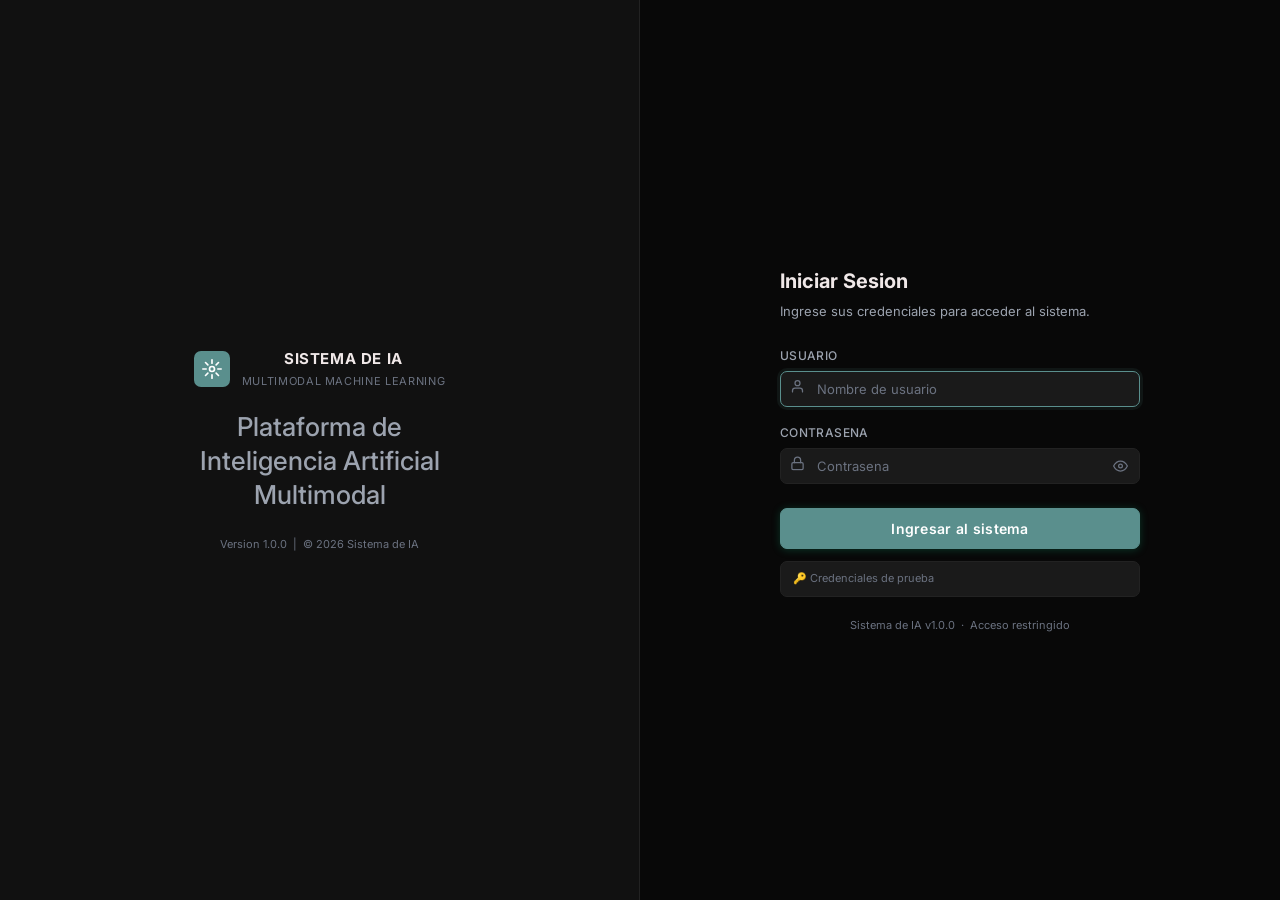
==== commit d9c6edf0: "Add files via upload" ====
--- a/dashboard.html
+++ b/dashboard.html
@@ -294,6 +294,53 @@
     }
     .message-time { font-size: 10px; color: var(--text-muted); }
     .message.user .message-time { text-align: right; }
+
+    /* RQNF-01: Badge de tiempo de respuesta en burbuja del asistente */
+    .response-time-badge {
+      display: inline-flex;
+      align-items: center;
+      gap: 4px;
+      font-size: 10px;
+      font-weight: 700;
+      padding: 2px 7px;
+      border-radius: 20px;
+      margin-top: 4px;
+      border: 1px solid;
+      width: fit-content;
+    }
+    .response-time-badge.ok     { color: var(--success); background: var(--success-dim); border-color: var(--success); }
+    .response-time-badge.warn   { color: var(--warning); background: var(--warning-dim); border-color: var(--warning); }
+    .response-time-badge.slow   { color: var(--danger);  background: var(--danger-dim);  border-color: var(--danger); }
+
+    /* RQNF-01: Cronómetro en vivo en el sidebar */
+    .response-timer-live {
+      display: flex;
+      align-items: center;
+      justify-content: space-between;
+      padding: 6px 10px;
+      background: var(--bg-elevated);
+      border: 1px solid var(--border);
+      border-radius: var(--radius-sm);
+      font-size: 11px;
+      transition: border-color 0.3s;
+    }
+    .response-timer-live.running {
+      border-color: var(--primary);
+      animation: timerPulse 1s ease infinite;
+    }
+    .response-timer-live.ok   { border-color: var(--success); }
+    .response-timer-live.warn { border-color: var(--warning); }
+    .response-timer-live.slow { border-color: var(--danger);  }
+    @keyframes timerPulse {
+      0%,100% { box-shadow: 0 0 0 0 transparent; }
+      50%      { box-shadow: 0 0 0 3px var(--primary-dim); }
+    }
+    .timer-label { color: var(--text-muted); }
+    .timer-value { font-family: var(--font-mono); font-weight: 700; font-size: 13px; color: var(--text-primary); }
+    .timer-value.running { color: var(--primary); }
+    .timer-value.ok      { color: var(--success); }
+    .timer-value.warn    { color: var(--warning); }
+    .timer-value.slow    { color: var(--danger); }
 
     /* Retroalimentacion inline — CU-5 */
     .feedback-bar {
@@ -661,6 +708,137 @@
       text-align: right;
       flex-shrink: 0;
     }
+
+    /* ── RQNF-02: Nodos escalados automáticamente ─────────── */
+    .server-card.scaled {
+      border-color: var(--primary);
+      background: var(--primary-dim);
+      animation: nodeIn 0.5s ease;
+    }
+    .server-card.failed {
+      border-color: var(--text-muted);
+      opacity: 0.55;
+    }
+    .server-card.redirecting {
+      border-color: var(--warning);
+      box-shadow: 0 0 0 2px var(--warning);
+      animation: pulse-warn 1s ease 3;
+    }
+    @keyframes nodeIn {
+      from { opacity: 0; transform: scale(0.88); }
+      to   { opacity: 1; transform: scale(1); }
+    }
+    @keyframes pulse-warn {
+      0%,100% { box-shadow: 0 0 0 2px transparent; }
+      50%      { box-shadow: 0 0 0 4px var(--warning); }
+    }
+    .server-scaled-badge {
+      display: none;
+      align-items: center;
+      gap: 4px;
+      font-size: 10px;
+      font-weight: 700;
+      color: var(--primary);
+      background: var(--primary-dim);
+      border: 1px solid var(--primary);
+      padding: 2px 8px;
+      border-radius: 20px;
+    }
+    .server-card.scaled .server-scaled-badge { display: flex; }
+    .server-card.scaled .server-alert-badge  { display: none !important; }
+    .server-failed-badge {
+      display: none;
+      align-items: center;
+      gap: 4px;
+      font-size: 10px;
+      font-weight: 700;
+      color: var(--text-muted);
+      background: var(--bg-elevated);
+      border: 1px solid var(--border);
+      padding: 2px 8px;
+      border-radius: 20px;
+    }
+    .server-card.failed .server-failed-badge { display: flex; }
+    .server-card.failed .server-alert-badge  { display: none !important; }
+    /* Barra de escala horizontal */
+    .servers-scale-bar {
+      display: flex;
+      align-items: center;
+      gap: 12px;
+      padding: 10px 14px;
+      background: var(--bg-elevated);
+      border: 1px solid var(--border);
+      border-radius: var(--radius-md);
+      font-size: 12px;
+      flex-wrap: wrap;
+    }
+    .servers-scale-bar .scale-label { color: var(--text-muted); flex-shrink: 0; }
+    .servers-scale-bar .scale-nodes {
+      display: flex;
+      gap: 6px;
+      flex: 1;
+      flex-wrap: wrap;
+    }
+    .scale-node-dot {
+      width: 10px; height: 10px;
+      border-radius: 50%;
+      background: var(--success);
+      transition: background 0.4s;
+    }
+    .scale-node-dot.auto   { background: var(--primary); }
+    .scale-node-dot.failed { background: var(--text-muted); }
+    .servers-scale-bar .scale-info { color: var(--text-secondary); font-size: 11px; }
+    /* Grid flexible para acomodar nodos extra */
+    .servers-grid {
+      display: grid;
+      grid-template-columns: repeat(auto-fill, minmax(220px, 1fr));
+      gap: 14px;
+    }
+    /* Botones de simulación por tarjeta */
+    .server-sim-btns {
+      display: flex;
+      gap: 6px;
+      margin-top: 4px;
+      border-top: 1px solid var(--border);
+      padding-top: 8px;
+    }
+    .server-sim-btn {
+      flex: 1;
+      font-size: 10px;
+      padding: 4px 6px;
+      border-radius: var(--radius-sm);
+      border: 1px solid var(--border);
+      background: var(--bg-elevated);
+      color: var(--text-secondary);
+      cursor: pointer;
+      transition: border-color 0.2s, color 0.2s;
+    }
+    .server-sim-btn:hover { border-color: var(--primary); color: var(--primary); }
+    .server-sim-btn.danger:hover { border-color: var(--danger); color: var(--danger); }
+    .server-sim-btn:disabled { opacity: 0.4; cursor: not-allowed; }
+    /* Flecha de redirección animada */
+    .redirect-toast {
+      position: fixed;
+      bottom: 24px;
+      left: 50%;
+      transform: translateX(-50%);
+      background: var(--bg-surface);
+      border: 1px solid var(--warning);
+      border-radius: var(--radius-md);
+      padding: 10px 20px;
+      font-size: 12px;
+      color: var(--warning);
+      font-weight: 600;
+      z-index: 9999;
+      display: flex;
+      align-items: center;
+      gap: 8px;
+      box-shadow: 0 4px 20px rgba(0,0,0,0.3);
+      animation: toastIn 0.3s ease;
+    }
+    .redirect-toast.hide { animation: toastOut 0.3s ease forwards; }
+    @keyframes toastIn  { from { opacity:0; transform:translateX(-50%) translateY(10px); } to { opacity:1; transform:translateX(-50%) translateY(0); } }
+    @keyframes toastOut { from { opacity:1; } to { opacity:0; } }
 
     /* ── Panel Entrenamiento (CU-4) ──────────────────────── */
     #panel-training {
@@ -1448,6 +1626,40 @@
 
         </div>
 
+        <!-- RQNF-15: Monitor de red -->
+        <div class="card">
+          <div class="card-header">
+            <span class="card-title">Red de sincronización (RQNF-15)</span>
+            <span class="badge" id="cx-net-badge"
+              style="font-size:10px;background:var(--bg-elevated);color:var(--text-muted);border:1px solid var(--border);">
+              Verificando…
+            </span>
+          </div>
+          <div class="card-body" style="display:flex;gap:24px;flex-wrap:wrap;align-items:flex-start;padding:16px;">
+            <div style="flex:1;min-width:130px;">
+              <div style="font-size:10px;color:var(--text-muted);margin-bottom:4px;text-transform:uppercase;letter-spacing:.05em;">Latencia</div>
+              <div class="font-mono" id="cx-lat-val" style="font-size:26px;font-weight:700;color:var(--text-muted);transition:color .4s;">— ms</div>
+              <div style="font-size:10px;color:var(--text-muted);margin-top:2px;">umbral: &lt; 100 ms</div>
+              <div style="height:5px;background:var(--border);border-radius:3px;margin-top:8px;overflow:hidden;">
+                <div id="cx-lat-bar" style="height:100%;width:0%;background:var(--success);border-radius:3px;transition:width .8s,background .4s;"></div>
+              </div>
+            </div>
+            <div style="flex:1;min-width:130px;">
+              <div style="font-size:10px;color:var(--text-muted);margin-bottom:4px;text-transform:uppercase;letter-spacing:.05em;">Throughput</div>
+              <div class="font-mono" id="cx-bw-val" style="font-size:26px;font-weight:700;color:var(--text-muted);transition:color .4s;">— Mb/s</div>
+              <div style="font-size:10px;color:var(--text-muted);margin-top:2px;">umbral: ≥ 10 Mb/s</div>
+              <div style="height:5px;background:var(--border);border-radius:3px;margin-top:8px;overflow:hidden;">
+                <div id="cx-bw-bar" style="height:100%;width:0%;background:var(--success);border-radius:3px;transition:width .8s,background .4s;"></div>
+              </div>
+            </div>
+            <div style="flex:1;min-width:130px;display:flex;flex-direction:column;justify-content:center;gap:6px;">
+              <div style="font-size:10px;color:var(--text-muted);text-transform:uppercase;letter-spacing:.05em;">Estado RQNF-15</div>
+              <div id="cx-net-state" style="font-size:14px;font-weight:700;color:var(--text-muted);transition:color .4s;">—</div>
+              <div id="cx-net-note" style="font-size:11px;color:var(--text-muted);">Esperando primera medición…</div>
+            </div>
+          </div>
+        </div>
+
       </div>
       <!-- /panel-conexion -->
 
@@ -1710,6 +1922,46 @@
             </div>
           </div>
 
+        </div>
+
+        <!-- RQNF-06 — Usabilidad: guía de inicio rápido para usuario nuevo -->
+        <div class="card" style="margin-top:0;">
+          <div class="card-header">
+            <span class="card-title">Guía de Inicio Rápido — RQNF-06</span>
+            <span class="badge badge-success" style="font-size:9px;">RQNF-06 · Usabilidad</span>
+          </div>
+          <div class="card-body" style="padding:14px;">
+            <div style="font-size:12px;color:var(--text-secondary);margin-bottom:12px;">
+              La interfaz debe ser intuitiva: un usuario nuevo puede realizar una consulta sin capacitación previa. Flujo básico en 3 pasos:
+            </div>
+            <div style="display:grid;grid-template-columns:repeat(3,1fr);gap:10px;">
+              <div style="background:var(--bg-elevated);border:1px solid var(--border);border-radius:var(--radius-md);padding:12px;display:flex;flex-direction:column;gap:6px;">
+                <div style="display:flex;align-items:center;gap:8px;">
+                  <span style="width:22px;height:22px;border-radius:50%;background:var(--primary-dim);color:var(--primary);font-size:11px;font-weight:800;display:flex;align-items:center;justify-content:center;flex-shrink:0;">1</span>
+                  <span style="font-size:18px;">🔑</span>
+                  <span style="font-size:12px;font-weight:700;color:var(--text-primary);">Inicia sesión</span>
+                </div>
+                <div style="font-size:11px;color:var(--text-muted);">Usa las credenciales de tu rol. El sistema te redirige automáticamente según tus permisos.</div>
+              </div>
+              <div style="background:var(--bg-elevated);border:1px solid var(--border);border-radius:var(--radius-md);padding:12px;display:flex;flex-direction:column;gap:6px;">
+                <div style="display:flex;align-items:center;gap:8px;">
+                  <span style="width:22px;height:22px;border-radius:50%;background:var(--primary-dim);color:var(--primary);font-size:11px;font-weight:800;display:flex;align-items:center;justify-content:center;flex-shrink:0;">2</span>
+                  <span style="font-size:18px;">✍</span>
+                  <span style="font-size:12px;font-weight:700;color:var(--text-primary);">Escribe tu consulta</span>
+                </div>
+                <div style="font-size:11px;color:var(--text-muted);">En el panel "Modelo IA / MML", escribe tu pregunta o adjunta una imagen/PDF y pulsa Enviar.</div>
+                <button class="btn btn-ghost btn-sm" onclick="UI.goTo('model')" style="font-size:10px;margin-top:4px;align-self:flex-start;">Ir ahora →</button>
+              </div>
+              <div style="background:var(--bg-elevated);border:1px solid var(--border);border-radius:var(--radius-md);padding:12px;display:flex;flex-direction:column;gap:6px;">
+                <div style="display:flex;align-items:center;gap:8px;">
+                  <span style="width:22px;height:22px;border-radius:50%;background:var(--primary-dim);color:var(--primary);font-size:11px;font-weight:800;display:flex;align-items:center;justify-content:center;flex-shrink:0;">3</span>
+                  <span style="font-size:18px;">⭐</span>
+                  <span style="font-size:12px;font-weight:700;color:var(--text-primary);">Evalúa la respuesta</span>
+                </div>
+                <div style="font-size:11px;color:var(--text-muted);">Pulsa el botón de retroalimentación junto a la respuesta del modelo y califica con estrellas.</div>
+              </div>
+            </div>
+          </div>
         </div>
 
       </div>
@@ -1781,7 +2033,41 @@
           <!-- Sidebar: pipeline + sesion -->
           <div class="chat-sidebar">
 
+            <!-- ═══ Núcleo del Modelo IA / MML — Red neuronal + Motor de inferencia (simulado, RQF-10) ═══ -->
             <div class="card">
+              <div class="card-header" style="padding:10px 14px;">
+                <span class="card-title">Núcleo del Modelo IA / MML</span>
+                <span id="nc-status-badge" class="badge" style="font-size:9px;background:var(--bg-elevated);color:var(--text-muted);border:1px solid var(--border);">En reposo</span>
+              </div>
+              <div class="card-body" style="padding:10px 14px;display:flex;flex-direction:column;gap:10px;">
+
+                <svg id="nc-svg" class="neural-core-svg idle" viewBox="0 0 260 110" xmlns="http://www.w3.org/2000/svg">
+                  <!-- sinapsis: capa0(3) -> capa1(4) -->
+                  <g id="nc-synapses"></g>
+                  <!-- neuronas -->
+                  <g id="nc-neurons"></g>
+                </svg>
+
+                <div class="inference-steps" id="nc-steps">
+                  <div class="inference-step" data-step="0"><span class="dot"></span> Tokenizando entrada</div>
+                  <div class="inference-step" data-step="1"><span class="dot"></span> Propagación en capas ocultas</div>
+                  <div class="inference-step" data-step="2"><span class="dot"></span> Generando predicción</div>
+                </div>
+
+                <div class="neural-core-meta">
+                  <span>Capas: <span class="font-mono" id="nc-layers">—</span></span>
+                  <span>Neuronas: <span class="font-mono" id="nc-neuron-count">—</span></span>
+                  <span>Latencia: <span class="font-mono" id="nc-latency">—</span></span>
+                </div>
+
+                <!-- RQNF-01: Cronómetro de tiempo de respuesta en vivo -->
+                <div class="response-timer-live" id="response-timer-live">
+                  <span class="timer-label">
+                    <svg width="11" height="11" viewBox="0 0 24 24" fill="none" stroke="currentColor" stroke-width="2" style="vertical-align:middle;margin-right:3px;"><circle cx="12" cy="12" r="10"/><polyline points="12 6 12 12 16 14"/></svg>
+                    Tiempo respuesta (RQNF-01)
+                  </span>
+                  <span class="timer-value" id="timer-display">—</span>
+                </div>
               <div class="card-header" style="padding:10px 14px;">
                 <span class="card-title">Flujo de Subsistemas</span>
               </div>
@@ -1867,6 +2153,10 @@
                   <span class="text-muted">Historial</span>
                   <span id="stat-history" class="font-mono">0 msgs</span>
                 </div>
+                <div style="display:flex;justify-content:space-between;align-items:center;">
+                  <span class="text-muted">Tiempo prom. respuesta</span>
+                  <span id="stat-avg-time" class="font-mono" style="font-size:11px;">—</span>
+                </div>
                 <hr style="border:none;border-top:1px solid var(--border);margin:4px 0;">
                 <button class="btn btn-ghost btn-sm" onclick="Chat.clearHistory()" style="width:100%;justify-content:center;font-size:11px;">
                   Limpiar historial
@@ -1894,8 +2184,101 @@
           <span class="servers-refresh-note" id="servers-last-update">actualiza cada 5s</span>
         </div>
 
+        <!-- RQNF-02: Barra de escalado horizontal automático -->
+        <div class="servers-scale-bar" id="servers-scale-bar">
+          <span class="scale-label">Escalado horizontal (RQNF-02):</span>
+          <div class="scale-nodes" id="scale-nodes-dots"></div>
+          <span class="scale-info" id="scale-info-text">3 nodos base · 0 adicionales · máx 5 extras</span>
+          <button class="server-sim-btn" style="flex:none;font-size:11px;padding:4px 10px;" onclick="Servers.triggerScaleNow()">⚡ Simular carga alta</button>
+          <button class="server-sim-btn" style="flex:none;font-size:11px;padding:4px 10px;" onclick="Servers.resetScale()">↺ Resetear</button>
+        </div>
+
         <!-- Grid de nodos -->
         <div class="servers-grid" id="servers-grid"></div>
+
+        <!-- RQNF-03 / RQNF-04 / RQNF-09 — Disponibilidad, Tolerancia y Portabilidad -->
+        <div class="grid-2" style="display:grid;grid-template-columns:1fr 1fr;gap:14px;">
+
+          <!-- RQNF-03 Uptime -->
+          <div class="card">
+            <div class="card-header">
+              <span class="card-title">Disponibilidad del Sistema</span>
+              <span class="badge badge-success" style="font-size:9px;">RQNF-03 · SIMULADO</span>
+            </div>
+            <div class="card-body" style="padding:14px;display:flex;flex-direction:column;gap:10px;">
+              <div style="display:flex;align-items:center;justify-content:space-between;">
+                <span style="font-size:11px;color:var(--text-muted);">Uptime mensual (objetivo ≥ 99%)</span>
+                <span id="srv-uptime-pct" style="font-size:18px;font-weight:800;color:var(--success);font-family:var(--font-mono);">99.96%</span>
+              </div>
+              <div style="height:6px;background:var(--border);border-radius:3px;overflow:hidden;">
+                <div style="height:100%;width:99.96%;background:var(--success);border-radius:3px;"></div>
+              </div>
+              <div style="display:flex;flex-direction:column;gap:4px;font-size:11px;">
+                <div style="display:flex;justify-content:space-between;">
+                  <span class="text-muted">Tiempo activo estimado</span>
+                  <span id="srv-uptime-hours" class="font-mono">—</span>
+                </div>
+                <div style="display:flex;justify-content:space-between;">
+                  <span class="text-muted">Última caída registrada</span>
+                  <span class="font-mono" style="color:var(--success);">Ninguna en este período</span>
+                </div>
+                <div style="display:flex;justify-content:space-between;">
+                  <span class="text-muted">Estado SLA</span>
+                  <span class="badge badge-success" style="font-size:9px;">CUMPLE · 99.9% mín.</span>
+                </div>
+              </div>
+            </div>
+          </div>
+
+          <!-- RQNF-09 Portabilidad -->
+          <div class="card">
+            <div class="card-header">
+              <span class="card-title">Portabilidad de Despliegue</span>
+              <span class="badge badge-muted" style="font-size:9px;">RQNF-09 · SIMULADO</span>
+            </div>
+            <div class="card-body" style="padding:14px;display:flex;flex-direction:column;gap:8px;">
+              <div style="font-size:11px;color:var(--text-muted);">El sistema puede desplegarse en distintos entornos sin cambios estructurales:</div>
+              <div style="display:flex;align-items:center;justify-content:space-between;padding:5px 8px;background:var(--bg-elevated);border-radius:var(--radius-md);font-size:11px;">
+                <div><span style="color:var(--text-primary);font-weight:600;">☁ Nube pública</span><span style="color:var(--text-muted);margin-left:6px;">AWS / GCP / Azure</span></div>
+                <span style="color:var(--success);font-size:13px;">✓</span>
+              </div>
+              <div style="display:flex;align-items:center;justify-content:space-between;padding:5px 8px;background:var(--bg-elevated);border-radius:var(--radius-md);font-size:11px;">
+                <div><span style="color:var(--text-primary);font-weight:600;">🏢 On-premise</span><span style="color:var(--text-muted);margin-left:6px;">Datacenter propio / bare metal</span></div>
+                <span style="color:var(--success);font-size:13px;">✓</span>
+              </div>
+              <div style="display:flex;align-items:center;justify-content:space-between;padding:5px 8px;background:var(--bg-elevated);border-radius:var(--radius-md);font-size:11px;">
+                <div><span style="color:var(--text-primary);font-weight:600;">🐳 Contenedores</span><span style="color:var(--text-muted);margin-left:6px;">Docker + Kubernetes</span></div>
+                <span style="color:var(--success);font-size:13px;">✓</span>
+              </div>
+              <div style="display:flex;align-items:center;justify-content:space-between;padding:5px 8px;background:var(--bg-elevated);border-radius:var(--radius-md);font-size:11px;">
+                <div><span style="color:var(--text-primary);font-weight:600;">🖥 Servidor local</span><span style="color:var(--text-muted);margin-left:6px;">Linux Ubuntu Server</span></div>
+                <span style="color:var(--success);font-size:13px;">✓</span>
+              </div>
+            </div>
+          </div>
+
+        </div>
+
+        <!-- RQNF-04 — Tolerancia a fallos (demo) -->
+        <div class="card">
+          <div class="card-header">
+            <span class="card-title">Tolerancia a Fallos — Redirección Automática</span>
+            <span class="badge badge-warning" style="font-size:9px;">RQNF-04 · SIMULADO</span>
+          </div>
+          <div class="card-body" style="padding:14px;display:flex;flex-direction:column;gap:10px;">
+            <div style="font-size:12px;color:var(--text-secondary);">
+              Ante la caída de un nodo, el coordinador de carga redirige las tareas a los nodos disponibles sin pérdida de datos.
+              Usa los botones "Simular fallo" en cada tarjeta de servidor para ver la redirección en acción.
+            </div>
+            <div style="display:flex;align-items:center;gap:10px;padding:10px 12px;background:var(--bg-elevated);border:1px solid var(--border);border-radius:var(--radius-md);font-size:11px;" id="rqnf04-status">
+              <span class="status-dot online"></span>
+              <span style="color:var(--text-secondary);">Todos los nodos operativos — coordinador de carga en modo normal.</span>
+            </div>
+            <div style="font-size:10px;color:var(--text-muted);">
+              El historial de redirecciones aparece en la bitácora de auditoría (Ciberseguridad → Bitácora).
+            </div>
+          </div>
+        </div>
 
         <!-- Historial de alertas -->
         <div class="card">
@@ -1904,6 +2287,40 @@
             <span class="text-muted" style="font-size:10px;" id="servers-alert-count">Sin alertas</span>
           </div>
           <div class="card-body" style="padding:0;max-height:200px;overflow-y:auto;" id="servers-alert-log"></div>
+        </div>
+
+        <!-- RQNF-15: Monitor de red -->
+        <div class="card">
+          <div class="card-header">
+            <span class="card-title">Red de sincronización (RQNF-15)</span>
+            <span class="badge" id="srv-net-badge"
+              style="font-size:10px;background:var(--bg-elevated);color:var(--text-muted);border:1px solid var(--border);">
+              Verificando…
+            </span>
+          </div>
+          <div class="card-body" style="display:flex;gap:24px;flex-wrap:wrap;align-items:flex-start;padding:16px;">
+            <div style="flex:1;min-width:130px;">
+              <div style="font-size:10px;color:var(--text-muted);margin-bottom:4px;text-transform:uppercase;letter-spacing:.05em;">Latencia</div>
+              <div class="font-mono" id="srv-lat-val" style="font-size:26px;font-weight:700;color:var(--text-muted);transition:color .4s;">— ms</div>
+              <div style="font-size:10px;color:var(--text-muted);margin-top:2px;">umbral: &lt; 100 ms</div>
+              <div style="height:5px;background:var(--border);border-radius:3px;margin-top:8px;overflow:hidden;">
+                <div id="srv-lat-bar" style="height:100%;width:0%;background:var(--success);border-radius:3px;transition:width .8s,background .4s;"></div>
+              </div>
+            </div>
+            <div style="flex:1;min-width:130px;">
+              <div style="font-size:10px;color:var(--text-muted);margin-bottom:4px;text-transform:uppercase;letter-spacing:.05em;">Throughput</div>
+              <div class="font-mono" id="srv-bw-val" style="font-size:26px;font-weight:700;color:var(--text-muted);transition:color .4s;">— Mb/s</div>
+              <div style="font-size:10px;color:var(--text-muted);margin-top:2px;">umbral: ≥ 10 Mb/s</div>
+              <div style="height:5px;background:var(--border);border-radius:3px;margin-top:8px;overflow:hidden;">
+                <div id="srv-bw-bar" style="height:100%;width:0%;background:var(--success);border-radius:3px;transition:width .8s,background .4s;"></div>
+              </div>
+            </div>
+            <div style="flex:1;min-width:130px;display:flex;flex-direction:column;justify-content:center;gap:6px;">
+              <div style="font-size:10px;color:var(--text-muted);text-transform:uppercase;letter-spacing:.05em;">Estado RQNF-15</div>
+              <div id="srv-net-state" style="font-size:14px;font-weight:700;color:var(--text-muted);transition:color .4s;">—</div>
+              <div id="srv-net-note" style="font-size:11px;color:var(--text-muted);">Esperando primera medición…</div>
+            </div>
+          </div>
         </div>
 
       </div>
@@ -1993,8 +2410,52 @@
 
           </div>
 
-          <!-- Columna derecha: precision + cache -->
+          <!-- Columna derecha: red neuronal + precision + cache -->
           <div style="display:flex;flex-direction:column;gap:16px;">
+
+            <!-- Red Neuronal — visualización en vivo (RQF-10, CU-4) -->
+            <div class="card" id="nn-vis-card">
+              <div class="card-header">
+                <span class="card-title">Red Neuronal</span>
+                <span id="nn-layer-label" style="font-size:10px;color:var(--text-muted);">idle</span>
+              </div>
+              <div class="card-body" style="padding:10px 14px;">
+
+                <!-- SVG de la red neuronal -->
+                <svg id="nn-svg" viewBox="0 0 260 130" xmlns="http://www.w3.org/2000/svg"
+                     style="width:100%;height:auto;display:block;">
+
+                  <!-- Conexiones — dibujadas primero para quedar detrás -->
+                  <g id="nn-edges" stroke="var(--border)" stroke-width="0.8" fill="none" opacity="0.5"></g>
+
+                  <!-- Neuronas — se dibujan encima -->
+                  <g id="nn-neurons"></g>
+
+                  <!-- Etiquetas de capas -->
+                  <text x="28"  y="124" text-anchor="middle" font-size="7" fill="var(--text-muted)" font-family="monospace">Entrada</text>
+                  <text x="93"  y="124" text-anchor="middle" font-size="7" fill="var(--text-muted)" font-family="monospace">Oculta 1</text>
+                  <text x="158" y="124" text-anchor="middle" font-size="7" fill="var(--text-muted)" font-family="monospace">Oculta 2</text>
+                  <text x="232" y="124" text-anchor="middle" font-size="7" fill="var(--text-muted)" font-family="monospace">Salida</text>
+                </svg>
+
+                <!-- Métricas en vivo por época -->
+                <div style="display:grid;grid-template-columns:1fr 1fr 1fr;gap:8px;margin-top:8px;">
+                  <div style="background:var(--bg-elevated);border:1px solid var(--border);border-radius:var(--radius-sm);padding:6px 8px;text-align:center;">
+                    <div style="font-size:9px;color:var(--text-muted);margin-bottom:2px;">LOSS</div>
+                    <div id="nn-loss" style="font-size:14px;font-weight:700;color:var(--text-primary);font-family:monospace;">—</div>
+                  </div>
+                  <div style="background:var(--bg-elevated);border:1px solid var(--border);border-radius:var(--radius-sm);padding:6px 8px;text-align:center;">
+                    <div style="font-size:9px;color:var(--text-muted);margin-bottom:2px;">ACCURACY</div>
+                    <div id="nn-acc" style="font-size:14px;font-weight:700;color:var(--text-primary);font-family:monospace;">—</div>
+                  </div>
+                  <div style="background:var(--bg-elevated);border:1px solid var(--border);border-radius:var(--radius-sm);padding:6px 8px;text-align:center;">
+                    <div style="font-size:9px;color:var(--text-muted);margin-bottom:2px;">ÉPOCA</div>
+                    <div id="nn-epoch" style="font-size:14px;font-weight:700;color:var(--text-primary);font-family:monospace;">—</div>
+                  </div>
+                </div>
+
+              </div>
+            </div>
 
             <!-- Display de precision -->
             <div class="card">
@@ -2024,6 +2485,40 @@
 
         </div>
 
+        <!-- RQNF-15: Monitor de red -->
+        <div class="card">
+          <div class="card-header">
+            <span class="card-title">Red de sincronización (RQNF-15)</span>
+            <span class="badge" id="tr-net-badge"
+              style="font-size:10px;background:var(--bg-elevated);color:var(--text-muted);border:1px solid var(--border);">
+              Verificando…
+            </span>
+          </div>
+          <div class="card-body" style="display:flex;gap:24px;flex-wrap:wrap;align-items:flex-start;padding:16px;">
+            <div style="flex:1;min-width:130px;">
+              <div style="font-size:10px;color:var(--text-muted);margin-bottom:4px;text-transform:uppercase;letter-spacing:.05em;">Latencia</div>
+              <div class="font-mono" id="tr-lat-val" style="font-size:26px;font-weight:700;color:var(--text-muted);transition:color .4s;">— ms</div>
+              <div style="font-size:10px;color:var(--text-muted);margin-top:2px;">umbral: &lt; 100 ms</div>
+              <div style="height:5px;background:var(--border);border-radius:3px;margin-top:8px;overflow:hidden;">
+                <div id="tr-lat-bar" style="height:100%;width:0%;background:var(--success);border-radius:3px;transition:width .8s,background .4s;"></div>
+              </div>
+            </div>
+            <div style="flex:1;min-width:130px;">
+              <div style="font-size:10px;color:var(--text-muted);margin-bottom:4px;text-transform:uppercase;letter-spacing:.05em;">Throughput</div>
+              <div class="font-mono" id="tr-bw-val" style="font-size:26px;font-weight:700;color:var(--text-muted);transition:color .4s;">— Mb/s</div>
+              <div style="font-size:10px;color:var(--text-muted);margin-top:2px;">umbral: ≥ 10 Mb/s</div>
+              <div style="height:5px;background:var(--border);border-radius:3px;margin-top:8px;overflow:hidden;">
+                <div id="tr-bw-bar" style="height:100%;width:0%;background:var(--success);border-radius:3px;transition:width .8s,background .4s;"></div>
+              </div>
+            </div>
+            <div style="flex:1;min-width:130px;display:flex;flex-direction:column;justify-content:center;gap:6px;">
+              <div style="font-size:10px;color:var(--text-muted);text-transform:uppercase;letter-spacing:.05em;">Estado RQNF-15</div>
+              <div id="tr-net-state" style="font-size:14px;font-weight:700;color:var(--text-muted);transition:color .4s;">—</div>
+              <div id="tr-net-note" style="font-size:11px;color:var(--text-muted);">Esperando primera medición…</div>
+            </div>
+          </div>
+        </div>
+
       </div>
       <!-- /panel-training -->
 
@@ -2080,16 +2575,58 @@
 
         <div class="grid-2">
 
-          <!-- Autenticacion y acceso — REAL -->
+          <!-- Gestion de Usuarios — REAL (CU-3 completo) -->
           <div class="card">
             <div class="card-header">
-              <span class="card-title">Autenticacion y Acceso</span>
-              <span class="badge badge-success" style="font-size:9px;">REAL &middot;</span>
-            </div>
+              <span class="card-title">Gestion de Usuarios</span>
+              <div style="display:flex;align-items:center;gap:6px;">
+                <span class="badge badge-success" style="font-size:9px;">REAL · CU-3</span>
+                <button class="btn btn-primary btn-sm" id="sec-btn-new-user"
+                  onclick="Security.openNewUserForm()"
+                  style="font-size:11px;">+ Crear usuario</button>
+              </div>
+            </div>
+
+            <!-- Formulario de creacion (colapsado por defecto) -->
+            <div id="sec-user-form" style="display:none;padding:14px 16px;border-bottom:1px solid var(--border);background:var(--bg-elevated);">
+              <div style="font-size:12px;font-weight:600;color:var(--text-primary);margin-bottom:12px;">Nuevo usuario</div>
+              <div style="display:grid;grid-template-columns:1fr 1fr;gap:10px;">
+                <div class="form-group" style="margin:0;">
+                  <label class="form-label" style="font-size:10px;">Nombre completo</label>
+                  <input class="form-input" id="sec-new-name" placeholder="Ej. Ana Garcia" style="font-size:12px;" />
+                </div>
+                <div class="form-group" style="margin:0;">
+                  <label class="form-label" style="font-size:10px;">Usuario</label>
+                  <input class="form-input" id="sec-new-username" placeholder="sin espacios" style="font-size:12px;" />
+                </div>
+                <div class="form-group" style="margin:0;">
+                  <label class="form-label" style="font-size:10px;">Contrasena</label>
+                  <input class="form-input" type="password" id="sec-new-password" placeholder="minimo 6 chars" style="font-size:12px;" />
+                </div>
+                <div class="form-group" style="margin:0;">
+                  <label class="form-label" style="font-size:10px;">Rol</label>
+                  <select class="form-select-styled" id="sec-new-role" style="font-size:12px;padding:8px 28px 8px 10px;">
+                    <option value="">— Seleccionar —</option>
+                    <option value="Usuario">Usuario</option>
+                    <option value="Cientifico de datos / Ingeniero de IA">Cientifico / Ing. IA</option>
+                    <option value="Administrador de infraestructura">Admin. Infraestructura</option>
+                    <option value="Administrador de seguridad">Admin. Seguridad</option>
+                  </select>
+                </div>
+              </div>
+              <div id="sec-user-form-msg" style="font-size:11px;color:var(--danger);margin-top:8px;display:none;"></div>
+              <div style="display:flex;gap:8px;margin-top:12px;">
+                <button class="btn btn-primary btn-sm" onclick="Security.submitNewUser()" style="font-size:11px;">Guardar usuario</button>
+                <button class="btn btn-ghost btn-sm" onclick="Security.closeNewUserForm()" style="font-size:11px;">Cancelar</button>
+              </div>
+            </div>
+
+            <div id="sec-user-toast" style="display:none;padding:8px 16px;font-size:11px;border-bottom:1px solid var(--border);"></div>
+
             <div class="card-body" style="padding:0;max-height:280px;overflow-y:auto;">
               <div class="table-wrap">
                 <table>
-                  <thead><tr><th>Usuario</th><th>Rol</th><th>Permisos</th><th>Estado</th></tr></thead>
+                  <thead><tr><th>ID</th><th>Usuario</th><th>Rol</th><th>Permisos</th><th>Estado</th><th></th></tr></thead>
                   <tbody id="sec-users-table"></tbody>
                 </table>
               </div>
@@ -2169,6 +2706,113 @@
 
         </div>
 
+        <!-- RQNF-07 / RQNF-11 / RQNF-13 — Mantenibilidad, Hardware y Presupuesto -->
+        <div class="grid-2" style="display:grid;grid-template-columns:1fr 1fr;gap:14px;">
+
+          <!-- RQNF-07 Mantenibilidad: mapa de módulos -->
+          <div class="card">
+            <div class="card-header">
+              <span class="card-title">Modularidad del Sistema</span>
+              <span class="badge badge-muted" style="font-size:9px;">RQNF-07 · Mantenibilidad</span>
+            </div>
+            <div class="card-body" style="padding:14px;display:flex;flex-direction:column;gap:6px;">
+              <div style="font-size:11px;color:var(--text-muted);margin-bottom:4px;">Cada módulo es independiente — actualizaciones no afectan otros subsistemas:</div>
+              <div style="display:flex;align-items:center;gap:8px;font-size:11px;padding:3px 0;border-bottom:1px solid var(--border);"><span style="color:var(--success);font-size:12px;">⬡</span><span class="font-mono" style="color:var(--primary);min-width:90px;">Crypto</span><span style="color:var(--text-muted);">AES-256-GCM en reposo y tránsito</span></div>
+              <div style="display:flex;align-items:center;gap:8px;font-size:11px;padding:3px 0;border-bottom:1px solid var(--border);"><span style="color:var(--success);font-size:12px;">⬡</span><span class="font-mono" style="color:var(--primary);min-width:90px;">Auth</span><span style="color:var(--text-muted);">Sesiones, roles, bitácora</span></div>
+              <div style="display:flex;align-items:center;gap:8px;font-size:11px;padding:3px 0;border-bottom:1px solid var(--border);"><span style="color:var(--success);font-size:12px;">⬡</span><span class="font-mono" style="color:var(--primary);min-width:90px;">Config</span><span style="color:var(--text-muted);">Usuarios, modelo, claves storage</span></div>
+              <div style="display:flex;align-items:center;gap:8px;font-size:11px;padding:3px 0;border-bottom:1px solid var(--border);"><span style="color:var(--success);font-size:12px;">⬡</span><span class="font-mono" style="color:var(--primary);min-width:90px;">Chat / Modelo</span><span style="color:var(--text-muted);">Portal de consultas multimodal</span></div>
+              <div style="display:flex;align-items:center;gap:8px;font-size:11px;padding:3px 0;border-bottom:1px solid var(--border);"><span style="color:var(--success);font-size:12px;">⬡</span><span class="font-mono" style="color:var(--primary);min-width:90px;">Servers</span><span style="color:var(--text-muted);">Monitor de salud y escalado</span></div>
+              <div style="display:flex;align-items:center;gap:8px;font-size:11px;padding:3px 0;border-bottom:1px solid var(--border);"><span style="color:var(--success);font-size:12px;">⬡</span><span class="font-mono" style="color:var(--primary);min-width:90px;">Training</span><span style="color:var(--text-muted);">Motor de aprendizaje (CU-4)</span></div>
+              <div style="display:flex;align-items:center;gap:8px;font-size:11px;padding:3px 0;border-bottom:1px solid var(--border);"><span style="color:var(--success);font-size:12px;">⬡</span><span class="font-mono" style="color:var(--primary);min-width:90px;">Security</span><span style="color:var(--text-muted);">Panel de ciberseguridad (CU-3)</span></div>
+              <div style="display:flex;align-items:center;gap:8px;font-size:11px;padding:3px 0;"><span style="color:var(--success);font-size:12px;">⬡</span><span class="font-mono" style="color:var(--primary);min-width:90px;">FuenteDatos</span><span style="color:var(--text-muted);">Ingesta de datos (simulado)</span></div>
+            </div>
+          </div>
+
+          <!-- RQNF-11 Hardware GPU/TPU + RQNF-13 Presupuesto -->
+          <div class="card">
+            <div class="card-header">
+              <span class="card-title">Requisitos de Hardware</span>
+              <span class="badge badge-muted" style="font-size:9px;">RQNF-11 / RQNF-13 · SIMULADO</span>
+            </div>
+            <div class="card-body" style="padding:14px;display:flex;flex-direction:column;gap:8px;">
+              <div style="font-size:11px;color:var(--text-muted);">Compatibilidad de hardware requerida (RQNF-11):</div>
+              <div style="background:var(--bg-elevated);border:1px solid var(--border);border-radius:var(--radius-md);padding:7px 10px;font-size:11px;display:flex;gap:8px;align-items:flex-start;"><span style="color:var(--success);font-weight:700;flex-shrink:0;">✓</span><div><span style="font-weight:600;color:var(--text-primary);">GPU/TPU:</span> <span style="color:var(--text-muted);">NVIDIA A100 / TPU v4 (entrenamiento + inferencia)</span></div></div>
+              <div style="background:var(--bg-elevated);border:1px solid var(--border);border-radius:var(--radius-md);padding:7px 10px;font-size:11px;display:flex;gap:8px;align-items:flex-start;"><span style="color:var(--success);font-weight:700;flex-shrink:0;">✓</span><div><span style="font-weight:600;color:var(--text-primary);">RAM:</span> <span style="color:var(--text-muted);">≥ 64 GB por nodo (procesamiento simultáneo)</span></div></div>
+              <div style="background:var(--bg-elevated);border:1px solid var(--border);border-radius:var(--radius-md);padding:7px 10px;font-size:11px;display:flex;gap:8px;align-items:flex-start;"><span style="color:var(--success);font-weight:700;flex-shrink:0;">✓</span><div><span style="font-weight:600;color:var(--text-primary);">SSD:</span> <span style="color:var(--text-muted);">≥ 2 TB NVMe (caché de modelos + resultados)</span></div></div>
+              <div style="background:var(--bg-elevated);border:1px solid var(--border);border-radius:var(--radius-md);padding:7px 10px;font-size:11px;display:flex;gap:8px;align-items:flex-start;"><span style="color:var(--success);font-weight:700;flex-shrink:0;">✓</span><div><span style="font-weight:600;color:var(--text-primary);">CPU:</span> <span style="color:var(--text-muted);">Server-class ≥ 32 núcleos (coordinación de carga)</span></div></div>
+              <div style="background:var(--bg-elevated);border:1px solid var(--border);border-radius:var(--radius-md);padding:7px 10px;font-size:11px;display:flex;gap:8px;align-items:flex-start;"><span style="color:var(--success);font-weight:700;flex-shrink:0;">✓</span><div><span style="font-weight:600;color:var(--text-primary);">Red:</span> <span style="color:var(--text-muted);">≥ 10 Gbps entre nodos distribuidos</span></div></div>
+              <div style="margin-top:6px;padding:8px 10px;background:var(--warning-dim);border:1px solid var(--warning);border-radius:var(--radius-md);font-size:11px;color:var(--warning);">
+                ⚠ RQNF-13: El sistema opera dentro del presupuesto y hardware asignado al proyecto. El tier gratuito de OpenRouter cubre el prototipo.
+              </div>
+            </div>
+          </div>
+
+        </div>
+
+        <!-- RQNF-12: Normativa de protección de datos -->
+        <div class="card">
+          <div class="card-header">
+            <span class="card-title">Normativa de protección de datos (RQNF-12)</span>
+            <button class="btn btn-ghost btn-sm" id="sec-norm-btn"
+              onclick="NormativaCheck.verify()" style="font-size:11px;">
+              ⟳ Verificar conformidad
+            </button>
+          </div>
+          <div class="card-body" style="display:flex;flex-direction:column;gap:14px;padding:16px;">
+            <div style="display:flex;gap:10px;flex-wrap:wrap;">
+              <div class="sim-banner" style="flex:1;min-width:200px;background:var(--success-dim);color:var(--success);border-color:rgba(16,185,129,.3);">
+                <svg width="14" height="14" viewBox="0 0 24 24" fill="none" stroke="currentColor" stroke-width="2"><path d="M12 22s8-4 8-10V5l-8-3-8 3v7c0 6 8 10 8 10z"/></svg>
+                <span><strong>Ley 1581 de 2012</strong> · Colombia — Protección de datos personales</span>
+                <span id="norm-1581-badge" class="badge" style="font-size:10px;background:var(--success-dim);color:var(--success);border-color:rgba(16,185,129,.3);">Conforme</span>
+              </div>
+              <div class="sim-banner" style="flex:1;min-width:200px;background:var(--success-dim);color:var(--success);border-color:rgba(16,185,129,.3);">
+                <svg width="14" height="14" viewBox="0 0 24 24" fill="none" stroke="currentColor" stroke-width="2"><path d="M12 22s8-4 8-10V5l-8-3-8 3v7c0 6 8 10 8 10z"/></svg>
+                <span><strong>RGPD / GDPR</strong> · UE — Reglamento General de Protección de Datos</span>
+                <span id="norm-rgpd-badge" class="badge" style="font-size:10px;background:var(--success-dim);color:var(--success);border-color:rgba(16,185,129,.3);">Conforme</span>
+              </div>
+            </div>
+            <div>
+              <div style="font-size:11px;color:var(--text-muted);margin-bottom:8px;text-transform:uppercase;letter-spacing:.05em;">Principios aplicados</div>
+              <div id="norm-principles" style="display:grid;grid-template-columns:repeat(auto-fill,minmax(170px,1fr));gap:8px;"></div>
+            </div>
+            <div id="norm-log" style="display:none;background:var(--bg-elevated);border:1px solid var(--border);border-radius:var(--radius-md);padding:10px;max-height:140px;overflow-y:auto;font-size:11px;font-family:var(--font-mono);color:var(--text-secondary);"></div>
+          </div>
+        </div>
+
+        <!-- RQNF-15: Monitor de red -->
+        <div class="card">
+          <div class="card-header">
+            <span class="card-title">Red de sincronización (RQNF-15)</span>
+            <span class="badge" id="sec-net-badge"
+              style="font-size:10px;background:var(--bg-elevated);color:var(--text-muted);border:1px solid var(--border);">
+              Verificando…
+            </span>
+          </div>
+          <div class="card-body" style="display:flex;gap:24px;flex-wrap:wrap;align-items:flex-start;padding:16px;">
+            <div style="flex:1;min-width:130px;">
+              <div style="font-size:10px;color:var(--text-muted);margin-bottom:4px;text-transform:uppercase;letter-spacing:.05em;">Latencia</div>
+              <div class="font-mono" id="sec-lat-val" style="font-size:26px;font-weight:700;color:var(--text-muted);transition:color .4s;">— ms</div>
+              <div style="font-size:10px;color:var(--text-muted);margin-top:2px;">umbral: &lt; 100 ms</div>
+              <div style="height:5px;background:var(--border);border-radius:3px;margin-top:8px;overflow:hidden;">
+                <div id="sec-lat-bar" style="height:100%;width:0%;background:var(--success);border-radius:3px;transition:width .8s,background .4s;"></div>
+              </div>
+            </div>
+            <div style="flex:1;min-width:130px;">
+              <div style="font-size:10px;color:var(--text-muted);margin-bottom:4px;text-transform:uppercase;letter-spacing:.05em;">Throughput</div>
+              <div class="font-mono" id="sec-bw-val" style="font-size:26px;font-weight:700;color:var(--text-muted);transition:color .4s;">— Mb/s</div>
+              <div style="font-size:10px;color:var(--text-muted);margin-top:2px;">umbral: ≥ 10 Mb/s</div>
+              <div style="height:5px;background:var(--border);border-radius:3px;margin-top:8px;overflow:hidden;">
+                <div id="sec-bw-bar" style="height:100%;width:0%;background:var(--success);border-radius:3px;transition:width .8s,background .4s;"></div>
+              </div>
+            </div>
+            <div style="flex:1;min-width:130px;display:flex;flex-direction:column;justify-content:center;gap:6px;">
+              <div style="font-size:10px;color:var(--text-muted);text-transform:uppercase;letter-spacing:.05em;">Estado RQNF-15</div>
+              <div id="sec-net-state" style="font-size:14px;font-weight:700;color:var(--text-muted);transition:color .4s;">—</div>
+              <div id="sec-net-note" style="font-size:11px;color:var(--text-muted);">Esperando primera medición…</div>
+            </div>
+          </div>
+        </div>
+
       </div>
       <!-- /panel-security -->
 
@@ -2310,19 +2954,22 @@
     // El panel model necesita height controlada
     const body = document.getElementById('content-body');
     if (view === 'model') {
-      body.style.padding      = '16px';
-      body.style.overflow     = 'hidden';
-      body.style.flex         = '1';
-      body.style.display      = 'flex';
+      body.style.padding       = '16px';
+      body.style.overflow      = 'hidden';
+      body.style.flex          = '1';
+      body.style.display       = 'flex';
       body.style.flexDirection = 'column';
-      panel.style.flex        = '1';
-      panel.style.overflow    = 'hidden';
+      panel.style.flex         = '1';
+      panel.style.overflow     = 'hidden';
     } else {
       body.style.padding       = '24px';
-      body.style.overflow      = '';
+      body.style.overflow      = 'auto'; // ← fix: era '' → dejaba paneles sin scroll
       body.style.flex          = '';
       body.style.display       = '';
       body.style.flexDirection = '';
+      // Resetear estilos inline del panel anterior (model los sobreescribía)
+      panel.style.flex         = '';
+      panel.style.overflow     = '';
     }
   }
 
@@ -2480,18 +3127,34 @@
 
 /* ══════════════════════════════════════════════════════════
    SERVERS — CU-2: monitor salud y recursos cada 5s
+   RQNF-02: escalado horizontal automático (hasta 5 nodos extra)
+   RQNF-04: tolerancia a fallos con redirección de tareas
 ════════════════════════════════════════════════════════ */
 const Servers = (() => {
 
-  const _nodes = [
-    { id: 'sv-1', name: 'Servidor A', cpu: 42, ram: 58, gpu: 35, role: 'Procesamiento' },
-    { id: 'sv-2', name: 'Servidor B', cpu: 67, ram: 72, gpu: 81, role: 'Inferencia IA' },
-    { id: 'sv-3', name: 'Servidor C', cpu: 23, ram: 41, gpu: 19, role: 'Coordinacion de carga' },
+  // Nodos base (siempre presentes)
+  const _baseNodes = [
+    { id: 'sv-1', name: 'Servidor A', cpu: 42, ram: 58, gpu: 35, role: 'Procesamiento',        auto: false, failed: false },
+    { id: 'sv-2', name: 'Servidor B', cpu: 67, ram: 72, gpu: 81, role: 'Inferencia IA',         auto: false, failed: false },
+    { id: 'sv-3', name: 'Servidor C', cpu: 23, ram: 41, gpu: 19, role: 'Coordinacion de carga', auto: false, failed: false },
   ];
 
-  let _alertHistory = [];
-  let _interval     = null;
-
+  // Pool de nodos extra disponibles para escalado (RQNF-02)
+  const _extraPool = [
+    { id: 'sv-4', name: 'Nodo D',     role: 'Escalado auto · Procesamiento'  },
+    { id: 'sv-5', name: 'Nodo E',     role: 'Escalado auto · Inferencia IA'  },
+    { id: 'sv-6', name: 'Nodo F',     role: 'Escalado auto · Procesamiento'  },
+    { id: 'sv-7', name: 'Nodo G',     role: 'Escalado auto · Inferencia IA'  },
+    { id: 'sv-8', name: 'Nodo H',     role: 'Escalado auto · Coordinacion'   },
+  ];
+
+  let _nodes         = _baseNodes.map(n => ({ ...n }));
+  let _alertHistory  = [];
+  let _interval      = null;
+  let _toastTimer    = null;
+  let _autoScaling   = false;   // bandera para evitar escalar varias veces simultáneamente
+
+  /* ── Helpers de métricas ────────────────────────────────── */
   function _fluctuate (val, min, max, delta) {
     const next = val + (Math.random() - 0.5) * delta;
     return Math.max(min, Math.min(max, Math.round(next)));
@@ -2503,28 +3166,176 @@
     return 'var(--success)';
   }
 
-  function _metricRow (label, pct) {
+  function _metricRow (label, pct, disabled) {
+    const color = disabled ? 'var(--text-muted)' : _metricColor(pct);
+    const displayPct = disabled ? '—' : `${pct}%`;
+    const width = disabled ? 0 : pct;
     return `
       <div style="display:flex;flex-direction:column;gap:4px;margin-bottom:4px;">
         <div style="display:flex;justify-content:space-between;font-size:11px;color:var(--text-muted);">
           <span>${label}</span>
-          <span class="font-mono" style="color:${_metricColor(pct)};font-weight:700;">${pct}%</span>
+          <span class="font-mono" style="color:${color};font-weight:700;">${displayPct}</span>
         </div>
         <div style="height:6px;background:var(--border);border-radius:3px;overflow:hidden;">
-          <div style="height:100%;width:${pct}%;background:${_metricColor(pct)};border-radius:3px;transition:width 0.8s ease;"></div>
+          <div style="height:100%;width:${width}%;background:${color};border-radius:3px;transition:width 0.8s ease;"></div>
         </div>
       </div>
     `;
   }
 
+  /* ── Toast de redirección (RQNF-04) ──────────────────────── */
+  function _showToast (msg) {
+    // Limpiar toast anterior si existe
+    const old = document.getElementById('redirect-toast');
+    if (old) old.remove();
+    if (_toastTimer) clearTimeout(_toastTimer);
+
+    const el = document.createElement('div');
+    el.id = 'redirect-toast';
+    el.className = 'redirect-toast';
+    el.innerHTML = `<svg width="14" height="14" viewBox="0 0 24 24" fill="none" stroke="currentColor" stroke-width="2"><polyline points="17 1 21 5 17 9"/><path d="M3 11V9a4 4 0 0 1 4-4h14"/><polyline points="7 23 3 19 7 15"/><path d="M21 13v2a4 4 0 0 1-4 4H3"/></svg>${msg}`;
+    document.body.appendChild(el);
+
+    _toastTimer = setTimeout(() => {
+      el.classList.add('hide');
+      setTimeout(() => el.remove(), 300);
+    }, 3500);
+  }
+
+  /* ── RQNF-02: Escalar automáticamente ─────────────────── */
+  function _checkAndScale () {
+    if (_autoScaling) return;
+
+    const activeNodes = _nodes.filter(n => !n.failed);
+    // Contamos cuántos nodos están por encima del 80% en CPU o GPU
+    const overloaded = activeNodes.filter(n => n.cpu >= 80 || n.gpu >= 80);
+    if (overloaded.length === 0) return;
+
+    const currentExtra = _nodes.filter(n => n.auto).length;
+    if (currentExtra >= 5) return; // máximo alcanzado (RQNF-02)
+
+    _autoScaling = true;
+    const nextPool = _extraPool[currentExtra];
+    if (!nextPool) { _autoScaling = false; return; }
+
+    const newNode = {
+      ...nextPool,
+      cpu:    Math.floor(Math.random() * 20) + 10, // arrancan con carga baja
+      ram:    Math.floor(Math.random() * 25) + 20,
+      gpu:    Math.floor(Math.random() * 20) + 8,
+      auto:   true,
+      failed: false,
+      _new:   true,  // marca para animación de entrada
+    };
+
+    _nodes.push(newNode);
+
+    const overloadedNames = overloaded.map(n => n.name).join(', ');
+    Auth.addLog('INFO',
+      `RQNF-02 · Escalado automático: ${newNode.name} agregado (${currentExtra + 1}/5 extras) — carga alta detectada en ${overloadedNames}`
+    );
+    _showToast(`⚡ Escalado automático: ${newNode.name} incorporado al clúster`);
+
+    // Quitar bandera de "nuevo" tras el primer render para no reanimar
+    setTimeout(() => {
+      const n = _nodes.find(n => n.id === newNode.id);
+      if (n) delete n._new;
+      _autoScaling = false;
+    }, 600);
+  }
+
+  /* ── RQNF-04: Simular fallo de un nodo ─────────────────── */
+  function simulateFail (nodeId) {
+    const node = _nodes.find(n => n.id === nodeId);
+    if (!node || node.failed) return;
+
+    node.failed = true;
+    node.cpu = 0; node.ram = 0; node.gpu = 0;
+
+    // Encontrar otro nodo activo que absorba las tareas
+    const candidates = _nodes.filter(n => !n.failed && n.id !== nodeId);
+    const target = candidates.reduce((best, n) =>
+      (!best || n.cpu < best.cpu) ? n : best, null);
+
+    Auth.addLog('WARN',
+      `RQNF-04 · Fallo detectado en ${node.name} — coordinador redirige tareas a ${target ? target.name : 'clúster'}`
+    );
+
+    if (target) {
+      // Subir carga del nodo receptor visualmente
+      target.cpu = Math.min(95, target.cpu + 20);
+      target.gpu = Math.min(95, target.gpu + 15);
+      _showToast(`🔁 Tolerancia a fallos: tareas de ${node.name} → ${target.name}`);
+
+      // Marcar el receptor como "redirigiendo" brevemente
+      target._redirecting = true;
+      setTimeout(() => { if (target) delete target._redirecting; }, 3200);
+    }
+
+    _render();
+  }
+
+  /* ── RQNF-04: Recuperar un nodo fallido ─────────────────── */
+  function recoverNode (nodeId) {
+    const node = _nodes.find(n => n.id === nodeId);
+    if (!node || !node.failed) return;
+    node.failed = false;
+    node.cpu = Math.floor(Math.random() * 30) + 15;
+    node.ram = Math.floor(Math.random() * 30) + 20;
+    node.gpu = Math.floor(Math.random() * 25) + 10;
+    Auth.addLog('INFO', `RQNF-04 · ${node.name} recuperado y reincorporado al clúster`);
+    _showToast(`✅ ${node.name} recuperado y en línea`);
+    _render();
+  }
+
+  /* ── Botón: forzar carga alta para ver escalado ──────────── */
+  function triggerScaleNow () {
+    // Subir métricas de los nodos base por encima del umbral de escala
+    _nodes.filter(n => !n.auto && !n.failed).forEach(n => {
+      n.cpu = Math.floor(Math.random() * 10) + 83;
+      n.gpu = Math.floor(Math.random() * 10) + 82;
+    });
+    _render();
+  }
+
+  /* ── Botón: resetear nodos extra ─────────────────────────── */
+  function resetScale () {
+    _nodes = _baseNodes.map(n => ({ ...n }));
+    _autoScaling = false;
+    Auth.addLog('INFO', 'RQNF-02 · Clúster reseteado a configuración base (3 nodos)');
+    _render();
+  }
+
+  /* ── Barra de escala horizontal ──────────────────────────── */
+  function _renderScaleBar () {
+    const dots  = document.getElementById('scale-nodes-dots');
+    const info  = document.getElementById('scale-info-text');
+    if (!dots || !info) return;
+
+    const total = _nodes.length;
+    const extra = _nodes.filter(n => n.auto).length;
+    const failed = _nodes.filter(n => n.failed).length;
+
+    dots.innerHTML = _nodes.map(n => {
+      const cls = n.failed ? 'failed' : n.auto ? 'auto' : '';
+      const title = n.failed ? `${n.name} — Fuera de línea` : n.auto ? `${n.name} — Escalado auto` : `${n.name} — Base`;
+      return `<div class="scale-node-dot ${cls}" title="${title}"></div>`;
+    }).join('');
+
+    const maxReached = extra >= 5;
+    info.textContent = `${total - extra} nodos base · ${extra} adicionales${maxReached ? ' (máx)' : ''} · ${failed} fuera de línea · máx 5 extras`;
+  }
+
+  /* ── Render principal ────────────────────────────────────── */
   function _render () {
     let anyAlert = false;
 
-    // Fluctuar
+    // Fluctuar solo nodos activos
     _nodes.forEach(n => {
-      n.cpu = _fluctuate(n.cpu, 5, 98, 10);
-      n.ram = _fluctuate(n.ram, 20, 95, 7);
-      n.gpu = _fluctuate(n.gpu, 5, 98, 12);
+      if (n.failed) return;
+      n.cpu = _fluctuate(n.cpu, 5,  98, n.auto ? 6 : 10);
+      n.ram = _fluctuate(n.ram, 20, 95, n.auto ? 5 : 7);
+      n.gpu = _fluctuate(n.gpu, 5,  98, n.auto ? 6 : 12);
 
       const isAlert = n.cpu >= 90 || n.ram >= 90 || n.gpu >= 90;
       if (isAlert) {
@@ -2534,7 +3345,6 @@
         if (n.ram >= 90) metrics.push(`RAM ${n.ram}%`);
         if (n.gpu >= 90) metrics.push(`GPU ${n.gpu}%`);
         const msg = `${n.name}: sobrecarga — ${metrics.join(', ')}`;
-        // Registrar en bitácora (solo si es nuevo en los últimos 30s)
         const last = _alertHistory.find(a => a.node === n.id);
         if (!last || Date.now() - last.ts > 30000) {
           Auth.addLog('WARN', msg);
@@ -2544,12 +3354,15 @@
       }
     });
 
-    // Banner global
+    // RQNF-02: comprobar si hay que escalar
+    _checkAndScale();
+
+    // Banner global de alertas
     const banner = document.getElementById('servers-alert-banner');
     if (anyAlert) {
       banner.classList.add('visible');
-      const alertNodes = _nodes.filter(n => n.cpu >= 90 || n.ram >= 90 || n.gpu >= 90).map(n => n.name).join(', ');
-      document.getElementById('servers-alert-msg').textContent = `⚠ Alerta: ${alertNodes} supera el 90% de capacidad.`;
+      const alertNames = _nodes.filter(n => !n.failed && (n.cpu >= 90 || n.ram >= 90 || n.gpu >= 90)).map(n => n.name).join(', ');
+      document.getElementById('servers-alert-msg').textContent = `⚠ Alerta: ${alertNames} supera el 90% de capacidad.`;
     } else {
       banner.classList.remove('visible');
     }
@@ -2561,10 +3374,38 @@
     // Tarjetas de nodos
     const grid = document.getElementById('servers-grid');
     if (!grid) return;
+
     grid.innerHTML = _nodes.map(n => {
-      const isAlert = n.cpu >= 90 || n.ram >= 90 || n.gpu >= 90;
+      const isAlert      = !n.failed && (n.cpu >= 90 || n.ram >= 90 || n.gpu >= 90);
+      const isNew        = !!n._new;
+      const isRedirecting = !!n._redirecting;
+
+      let cardClass = 'server-card';
+      if (n.failed)       cardClass += ' failed';
+      else if (isNew)     cardClass += ' scaled';
+      else if (n.auto)    cardClass += ' scaled';
+      else if (isAlert)   cardClass += ' alert';
+      if (isRedirecting)  cardClass += ' redirecting';
+
+      // Estado textual
+      let statusColor = 'var(--success)';
+      let statusText  = 'Operativo';
+      if (n.failed)       { statusColor = 'var(--text-muted)';  statusText = 'Fuera de línea'; }
+      else if (isAlert)   { statusColor = 'var(--danger)';      statusText = 'Sobrecarga'; }
+      else if (isRedirecting) { statusColor = 'var(--warning)'; statusText = 'Absorbiendo tareas'; }
+      else if (n.auto)    { statusColor = 'var(--primary)';     statusText = 'Escalado auto'; }
+
+      // Botones de simulación (no para nodos en escala automática caídos)
+      const simBtns = n.failed
+        ? `<div class="server-sim-btns">
+             <button class="server-sim-btn" onclick="Servers.recoverNode('${n.id}')">↺ Recuperar nodo</button>
+           </div>`
+        : `<div class="server-sim-btns">
+             <button class="server-sim-btn danger" onclick="Servers.simulateFail('${n.id}')">⚡ Simular fallo</button>
+           </div>`;
+
       return `
-        <div class="server-card ${isAlert ? 'alert' : ''}">
+        <div class="${cardClass}" id="card-${n.id}">
           <div class="server-card-header">
             <div>
               <div class="server-card-name">${n.name}</div>
@@ -2574,44 +3415,58 @@
               <svg width="11" height="11" viewBox="0 0 24 24" fill="none" stroke="currentColor" stroke-width="2"><path d="M10.29 3.86L1.82 18a2 2 0 0 0 1.71 3h16.94a2 2 0 0 0 1.71-3L13.71 3.86a2 2 0 0 0-3.42 0z"/></svg>
               Alerta
             </div>
-          </div>
-          ${_metricRow('CPU', n.cpu)}
-          ${_metricRow('RAM', n.ram)}
-          ${_metricRow('GPU', n.gpu)}
-          <div style="display:flex;justify-content:space-between;font-size:10px;color:var(--text-muted);border-top:1px solid var(--border);padding-top:8px;margin-top:4px;">
+            <div class="server-scaled-badge">
+              <svg width="11" height="11" viewBox="0 0 24 24" fill="none" stroke="currentColor" stroke-width="2"><polyline points="23 6 13.5 15.5 8.5 10.5 1 18"/><polyline points="17 6 23 6 23 12"/></svg>
+              Auto
+            </div>
+            <div class="server-failed-badge">
+              <svg width="11" height="11" viewBox="0 0 24 24" fill="none" stroke="currentColor" stroke-width="2"><circle cx="12" cy="12" r="10"/><line x1="15" y1="9" x2="9" y2="15"/><line x1="9" y1="9" x2="15" y2="15"/></svg>
+              Offline
+            </div>
+          </div>
+          ${_metricRow('CPU', n.cpu, n.failed)}
+          ${_metricRow('RAM', n.ram, n.failed)}
+          ${_metricRow('GPU', n.gpu, n.failed)}
+          <div style="display:flex;justify-content:space-between;font-size:10px;color:var(--text-muted);border-top:1px solid var(--border);padding-top:6px;margin-top:2px;">
             <span>Estado</span>
-            <span style="color:${isAlert ? 'var(--danger)' : 'var(--success)'};font-weight:600;">${isAlert ? 'Sobrecarga' : 'Operativo'}</span>
-          </div>
+            <span style="color:${statusColor};font-weight:600;">${statusText}</span>
+          </div>
+          ${simBtns}
         </div>
       `;
     }).join('');
 
+    // Barra de escala
+    _renderScaleBar();
+
     // Log de alertas
     _renderAlertLog();
   }
 
   async function _renderAlertLog () {
     const container = document.getElementById('servers-alert-log');
-    const countEl   = document.getElementById('servers-alert-count');
+    const countEl2  = document.getElementById('servers-alert-count');
     if (!container) return;
 
-    // Tomar los WARN de la bitácora
-    const logs = (await Auth.getLogs()).filter(l => l.level === 'WARN').slice(0, 20);
-    const countEl2 = document.getElementById('servers-alert-count');
+    const logs = (await Auth.getLogs())
+      .filter(l => l.level === 'WARN' || (l.level === 'INFO' && l.msg.includes('RQNF-0')))
+      .slice(0, 30);
 
     if (!logs.length) {
-      countEl2.textContent = 'Sin alertas';
+      countEl2.textContent = 'Sin eventos';
       container.innerHTML = '<div style="padding:14px;color:var(--text-muted);font-size:12px;">No se han registrado alertas de infraestructura.</div>';
       return;
     }
 
-    countEl2.textContent = `${logs.length} alerta(s)`;
+    countEl2.textContent = `${logs.length} evento(s)`;
     container.innerHTML = logs.map(l => {
       const t = new Date(l.ts).toLocaleTimeString('es', { hour: '2-digit', minute: '2-digit', second: '2-digit', hour12: false });
+      const isInfo = l.level === 'INFO';
+      const dot    = isInfo ? 'var(--primary)' : 'var(--warning)';
       return `
         <div style="display:flex;align-items:center;gap:10px;padding:8px 14px;border-bottom:1px solid var(--border);font-size:11px;">
           <span style="color:var(--text-muted);font-family:var(--font-mono);flex-shrink:0;min-width:52px;">${t}</span>
-          <span style="width:6px;height:6px;border-radius:50%;background:var(--warning);flex-shrink:0;"></span>
+          <span style="width:6px;height:6px;border-radius:50%;background:${dot};flex-shrink:0;"></span>
           <span style="color:var(--text-secondary);flex:1;">${l.msg}</span>
         </div>
       `;
@@ -2621,9 +3476,157 @@
   function init () {
     _render();
     _interval = setInterval(_render, 5000);
-  }
-
-  return { init };
+
+    // RQNF-03: actualizar horas de uptime estimadas en tiempo real
+    const _uptimeStart = Date.now();
+    setInterval(() => {
+      const el = document.getElementById('srv-uptime-hours');
+      if (!el) return;
+      const sessionSecs = Math.floor((Date.now() - _uptimeStart) / 1000);
+      const h = Math.floor(sessionSecs / 3600);
+      const m = Math.floor((sessionSecs % 3600) / 60);
+      const s = sessionSecs % 60;
+      el.textContent = `${String(h).padStart(2,'0')}:${String(m).padStart(2,'0')}:${String(s).padStart(2,'0')} esta sesion`;
+    }, 1000);
+  }
+
+  return { init, simulateFail, recoverNode, triggerScaleNow, resetScale };
+})();
+
+/* ══════════════════════════════════════════════════════════
+   NUCLEO DEL MODELO IA / MML — Red neuronal + Motor de inferencia
+   (simulacion visual, RQF-10). Se activa/desactiva en los mismos
+   puntos donde Chat.send() marca el paso "ps-model" del pipeline
+   (activo mientras la llamada REAL al modelo esta en curso), asi
+   que la duracion visible es siempre la latencia real, no inventada.
+   El Motor de aprendizaje y el Validador de calidad ya se simulan
+   aparte en el panel de Entrenamiento (Training) — RQNF-08.
+════════════════════════════════════════════════════════ */
+const NeuralCore = (() => {
+
+  // Topologia fija: [entrada, oculta 1, oculta 2, salida]
+  const LAYERS = [3, 6, 6, 3];
+  const VB_W = 260, VB_H = 110;
+  const PAD_X = 22;
+
+  let _stepTimer  = null;
+  let _startTs    = null;
+
+  function _layerX (li) {
+    if (LAYERS.length === 1) return VB_W / 2;
+    return PAD_X + li * ((VB_W - PAD_X * 2) / (LAYERS.length - 1));
+  }
+  function _neuronY (li, ni) {
+    const n = LAYERS[li];
+    const gap = (VB_H - 20) / (n + 1);
+    return 10 + gap * (ni + 1);
+  }
+
+  function _buildSVG () {
+    const synG = document.getElementById('nc-synapses');
+    const neuG = document.getElementById('nc-neurons');
+    if (!synG || !neuG) return;
+
+    let synHTML = '';
+    for (let li = 0; li < LAYERS.length - 1; li++) {
+      for (let a = 0; a < LAYERS[li]; a++) {
+        for (let b = 0; b < LAYERS[li + 1]; b++) {
+          const x1 = _layerX(li),     y1 = _neuronY(li, a);
+          const x2 = _layerX(li + 1), y2 = _neuronY(li + 1, b);
+          synHTML += `<line class="synapse" x1="${x1}" y1="${y1}" x2="${x2}" y2="${y2}"/>`;
+        }
+      }
+    }
+    synG.innerHTML = synHTML;
+
+    let neuHTML = '';
+    for (let li = 0; li < LAYERS.length; li++) {
+      for (let ni = 0; ni < LAYERS[li]; ni++) {
+        const x = _layerX(li), y = _neuronY(li, ni);
+        neuHTML += `<circle class="neuron l${li}" cx="${x}" cy="${y}" r="4.2"/>`;
+      }
+    }
+    neuG.innerHTML = neuHTML;
+
+    const totalNeurons = LAYERS.reduce((a, b) => a + b, 0);
+    document.getElementById('nc-layers').textContent = LAYERS.length;
+    document.getElementById('nc-neuron-count').textContent = totalNeurons;
+  }
+
+  function _setBadge (text, bg, color, border) {
+    const b = document.getElementById('nc-status-badge');
+    b.textContent = text;
+    b.style.background = bg;
+    b.style.color = color;
+    b.style.border = `1px solid ${border}`;
+  }
+
+  function _setStep (idx) {
+    document.querySelectorAll('#nc-steps .inference-step').forEach(el => {
+      const i = parseInt(el.dataset.step, 10);
+      el.classList.remove('active', 'done');
+      if (i < idx) el.classList.add('done');
+      else if (i === idx) el.classList.add('active');
+    });
+  }
+
+  function _resetSteps () {
+    document.querySelectorAll('#nc-steps .inference-step').forEach(el => el.classList.remove('active', 'done'));
+  }
+
+  /* ── Inicia el "pensamiento" — se llama justo antes de la
+     llamada real a la API. La animacion de capas + los 3 pasos
+     del motor de inferencia corren en loop mientras se espera
+     la respuesta real (no sabemos cuanto tardara). ── */
+  function start () {
+    const svg = document.getElementById('nc-svg');
+    svg.classList.remove('idle', 'done', 'error');
+    svg.classList.add('active');
+    _setBadge('Procesando…', 'var(--primary-dim)', 'var(--primary)', 'var(--primary)');
+    document.getElementById('nc-latency').textContent = '—';
+
+    _startTs = performance.now();
+    let step = 0;
+    _setStep(step);
+    _stepTimer = setInterval(() => {
+      step = (step + 1) % 3;
+      _setStep(step);
+    }, 550);
+  }
+
+  /* ── Detiene la simulacion cuando la respuesta REAL ya llego
+     (o fallo). Muestra la latencia real medida en ms. ── */
+  function stop (ok = true) {
+    clearInterval(_stepTimer);
+    _stepTimer = null;
+
+    const elapsed = _startTs ? Math.round(performance.now() - _startTs) : null;
+    document.getElementById('nc-latency').textContent = elapsed !== null ? `${elapsed} ms` : '—';
+
+    const svg = document.getElementById('nc-svg');
+    svg.classList.remove('active');
+
+    if (ok) {
+      svg.classList.add('done');
+      _setStep(3); // marca los 3 pasos como completados
+      _setBadge('Completado', 'var(--success-dim)', 'var(--success)', 'var(--success)');
+    } else {
+      svg.classList.add('error');
+      _setBadge('Error', 'var(--danger-dim)', 'var(--danger)', 'var(--danger)');
+    }
+
+    // Vuelve a reposo tras un momento, listo para la siguiente consulta
+    setTimeout(() => {
+      svg.classList.remove('done', 'error');
+      svg.classList.add('idle');
+      _resetSteps();
+      _setBadge('En reposo', 'var(--bg-elevated)', 'var(--text-muted)', 'var(--border)');
+    }, 1800);
+  }
+
+  function init () { _buildSVG(); }
+
+  return { init, start, stop };
 })();
 
 /* ══════════════════════════════════════════════════════════
@@ -2638,7 +3641,79 @@
   let _imgCount    = 0;
   let _fbCount     = 0;
 
+  // RQNF-01: seguimiento de tiempos de respuesta
+  let _responseTimes = [];   // ms de cada respuesta completa
+  let _timerRAF      = null; // requestAnimationFrame handle del cronómetro en vivo
+  let _sendStart     = null; // timestamp al inicio de send()
+
   const steps = ['ps-input', 'ps-proc', 'ps-conn', 'ps-model', 'ps-store', 'ps-post', 'ps-out'];
+
+  /* ── RQNF-01: Cronómetro de tiempo de respuesta ─────────────
+     - Arranca con send(), actualiza cada frame con rAF
+     - Se detiene al recibir respuesta o error
+     - <3s verde · 3-5s naranja · >5s rojo (RQNF-01 exige <3s)  */
+  function _timerStart () {
+    _sendStart = performance.now();
+    const timerEl  = document.getElementById('response-timer-live');
+    const valueEl  = document.getElementById('timer-display');
+    if (!timerEl || !valueEl) return;
+
+    timerEl.className = 'response-timer-live running';
+    valueEl.className = 'timer-value running';
+
+    function _tick () {
+      if (!_sendStart) return;
+      const elapsed = (performance.now() - _sendStart) / 1000;
+      valueEl.textContent = elapsed.toFixed(2) + ' s';
+      _timerRAF = requestAnimationFrame(_tick);
+    }
+    if (_timerRAF) cancelAnimationFrame(_timerRAF);
+    _timerRAF = requestAnimationFrame(_tick);
+  }
+
+  function _timerStop (ok = true) {
+    if (!_sendStart) return;
+    const elapsed = (performance.now() - _sendStart);
+    if (_timerRAF) { cancelAnimationFrame(_timerRAF); _timerRAF = null; }
+    _sendStart = null;
+
+    const secs     = elapsed / 1000;
+    const secsStr  = secs.toFixed(2) + ' s';
+    const cls      = secs < 3 ? 'ok' : secs < 5 ? 'warn' : 'slow';
+
+    const timerEl = document.getElementById('response-timer-live');
+    const valueEl = document.getElementById('timer-display');
+    if (timerEl) timerEl.className = `response-timer-live ${ok ? cls : 'slow'}`;
+    if (valueEl) { valueEl.textContent = ok ? secsStr : 'Error'; valueEl.className = `timer-value ${ok ? cls : 'slow'}`; }
+
+    // Acumular para promedio
+    if (ok) {
+      _responseTimes.push(elapsed);
+      _updateAvgTime();
+    }
+
+    return { elapsed, cls };
+  }
+
+  function _updateAvgTime () {
+    const avgEl = document.getElementById('stat-avg-time');
+    if (!avgEl || !_responseTimes.length) return;
+    const avg  = _responseTimes.reduce((a, b) => a + b, 0) / _responseTimes.length;
+    const secs = (avg / 1000).toFixed(2);
+    const cls  = avg < 3000 ? 'var(--success)' : avg < 5000 ? 'var(--warning)' : 'var(--danger)';
+    avgEl.textContent  = secs + ' s';
+    avgEl.style.color  = cls;
+  }
+
+  /* Genera el badge HTML para pegar debajo de cada burbuja */
+  function _timeBadge (elapsed, cls) {
+    const secs  = (elapsed / 1000).toFixed(2);
+    const label = cls === 'ok' ? '✓ <3 s — dentro del límite' : cls === 'warn' ? '⚠ 3-5 s' : '✗ >5 s — lento';
+    return `<div class="response-time-badge ${cls}">
+      <svg width="10" height="10" viewBox="0 0 24 24" fill="none" stroke="currentColor" stroke-width="2"><circle cx="12" cy="12" r="10"/><polyline points="12 6 12 12 16 14"/></svg>
+      ${secs} s &nbsp;·&nbsp; RQNF-01 &nbsp;·&nbsp; ${label}
+    </div>`;
+  }
 
   function _pipelineReset () {
     steps.forEach(id => {
@@ -3061,6 +4136,7 @@
     document.getElementById('token-hint').textContent = '';
 
     _showTyping();
+    _timerStart(); // RQNF-01: arrancar cronómetro
     _pipelineReset();
     _pipelineSet(0, 'active'); // 0: Fuente de Datos
 
@@ -3086,9 +4162,11 @@
       Auth.addLog('INFO', 'Conexión de Datos: canal establecido hacia el Modelo IA/MML');
       _pipelineSet(2, 'done');
 
-      // 3: Modelo IA / MML — inferencia real
+      // 3: Modelo IA / MML — inferencia real (Red neuronal + Motor de inferencia simulados)
       _pipelineSet(3, 'active');
+      NeuralCore.start();
       const rawResponse = await _callGemini(text, attCopy);
+      NeuralCore.stop(true);
       _pipelineSet(3, 'done');
 
       // 4: Almacenamiento — guarda resultado + actualiza caché de modelo (poscondición CU-1)
@@ -3105,14 +4183,25 @@
 
       // 6: Interfaz / UI — despliega el resultado final
       _pipelineSet(6, 'active');
+      const _timeResult = _timerStop(true); // RQNF-01: parar cronómetro
       _removeTyping();
       _addMessage('assistant', formattedResponse, [], true, [], true); // isFinal=true → CU-5 | isHTML=true → postprocesado
+
+      // RQNF-01: inyectar badge de tiempo en la última burbuja del asistente
+      if (_timeResult) {
+        const lastMsg = document.querySelector('#chat-messages .message.assistant:last-child .message-content');
+        if (lastMsg) lastMsg.insertAdjacentHTML('beforeend', _timeBadge(_timeResult.elapsed, _timeResult.cls));
+        Auth.addLog('INFO', `RQNF-01 · Tiempo de respuesta: ${(_timeResult.elapsed/1000).toFixed(2)}s (${_timeResult.cls === 'ok' ? 'dentro del límite <3s' : _timeResult.cls === 'warn' ? 'aceptable 3-5s' : 'lento >5s'})`);
+      }
+
       await _delay(80);
       _pipelineSet(6, 'done');
 
       Auth.addLog('INFO', 'Respuesta recibida del modelo y presentada en Interfaz/UI');
 
     } catch (err) {
+      _timerStop(false); // RQNF-01: parar en error
+      NeuralCore.stop(false);
       _pipelineSet(3, 'error');
       _pipelineSet(6, 'active');
       await _delay(100);
@@ -3136,6 +4225,13 @@
 
   function clearHistory () {
     _history = []; _queryCount = 0; _imgCount = 0; _fbCount = 0; _attachments = [];
+    _responseTimes = []; // RQNF-01: resetear tiempos
+    const timerEl = document.getElementById('response-timer-live');
+    const valueEl = document.getElementById('timer-display');
+    if (timerEl) timerEl.className = 'response-timer-live';
+    if (valueEl) { valueEl.textContent = '—'; valueEl.className = 'timer-value'; }
+    const avgEl = document.getElementById('stat-avg-time');
+    if (avgEl) { avgEl.textContent = '—'; avgEl.style.color = ''; }
     _renderAttachPreview();
     _pipelineReset();
     _updateStats();
@@ -3497,27 +4593,137 @@
     if (!tbody) return;
     const users   = await CONFIG.getUsers();
     const current = Auth.currentUser();
+    const isAdmin = Auth.can('users');
 
     document.getElementById('sec-kpi-users').textContent = users.length;
+    document.getElementById('sec-kpi-users-trend').textContent = users.length + ' en el sistema';
+
+    // Botón crear visible solo para admin
+    const btnNew = document.getElementById('sec-btn-new-user');
+    if (btnNew) btnNew.style.display = isAdmin ? '' : 'none';
 
     tbody.innerHTML = users.map(u => {
       const isMe   = current && u.id === current.id;
       const perms  = u.perms.map(p => `<span class="sec-perm-chip">${p}</span>`).join('');
       const estado = isMe
-        ? '<span class="badge badge-success" style="font-size:9px;">conectado ahora</span>'
+        ? '<span class="badge badge-success" style="font-size:9px;">conectado</span>'
         : '<span class="badge badge-muted" style="font-size:9px;">registrado</span>';
+      // Eliminar: solo admin, no seed, no a sí mismo
+      const canDel = isAdmin && !u.seed && !isMe;
+      const delBtn = canDel
+        ? `<button class="btn btn-ghost btn-sm sec-del-btn" onclick="Security.deleteUser('${u.id}')"
+             style="font-size:10px;color:var(--danger);padding:2px 6px;" title="Eliminar usuario">✕</button>`
+        : (u.seed ? '<span style="font-size:9px;color:var(--text-muted);" title="Usuario base del sistema">base</span>' : '');
       return `
         <tr>
+          <td class="font-mono" style="font-size:10px;">${u.id}</td>
           <td>${u.username}</td>
-          <td>${u.role}</td>
-          <td style="max-width:220px;">${perms}</td>
+          <td style="font-size:11px;">${u.role}</td>
+          <td style="max-width:180px;">${perms}</td>
           <td>${estado}</td>
+          <td style="text-align:center;">${delBtn}</td>
         </tr>
       `;
     }).join('');
 
     if (current) {
       document.getElementById('sec-kpi-session').textContent = `${current.username} · ${current.role}`;
+    }
+  }
+
+  /* ── Abrir / cerrar formulario de nuevo usuario ──────────── */
+  function openNewUserForm () {
+    if (!Auth.can('users')) return;
+    document.getElementById('sec-user-form').style.display = '';
+    document.getElementById('sec-new-name').value     = '';
+    document.getElementById('sec-new-username').value = '';
+    document.getElementById('sec-new-password').value = '';
+    document.getElementById('sec-new-role').value     = '';
+    const msg = document.getElementById('sec-user-form-msg');
+    msg.style.display = 'none';
+    document.getElementById('sec-new-name').focus();
+  }
+
+  function closeNewUserForm () {
+    document.getElementById('sec-user-form').style.display = 'none';
+  }
+
+  function _showToast (msg, ok) {
+    const el = document.getElementById('sec-user-toast');
+    el.textContent = msg;
+    el.style.display = '';
+    el.style.color = ok ? 'var(--success)' : 'var(--danger)';
+    el.style.background = ok ? 'var(--success-dim)' : 'var(--danger-dim)';
+    clearTimeout(_showToast._t);
+    _showToast._t = setTimeout(() => { el.style.display = 'none'; }, 3500);
+  }
+
+  /* ── Crear nuevo usuario (CU-3) ─────────────────────────── */
+  async function submitNewUser () {
+    const name     = document.getElementById('sec-new-name').value.trim();
+    const username = document.getElementById('sec-new-username').value.trim();
+    const password = document.getElementById('sec-new-password').value;
+    const role     = document.getElementById('sec-new-role').value;
+    const msgEl    = document.getElementById('sec-user-form-msg');
+
+    msgEl.style.display = 'none';
+
+    if (!name || !username || !password || !role) {
+      msgEl.textContent   = 'Complete todos los campos antes de guardar.';
+      msgEl.style.display = '';
+      return;
+    }
+    if (password.length < 6) {
+      msgEl.textContent   = 'La contrasena debe tener al menos 6 caracteres.';
+      msgEl.style.display = '';
+      return;
+    }
+    if (!/^[a-zA-Z0-9_]+$/.test(username)) {
+      msgEl.textContent   = 'El usuario solo puede contener letras, numeros y guion bajo.';
+      msgEl.style.display = '';
+      return;
+    }
+
+    const exists = await CONFIG.usernameExists(username);
+    if (exists) {
+      msgEl.textContent   = `El usuario "${username}" ya existe en el sistema.`;
+      msgEl.style.display = '';
+      return;
+    }
+
+    const btn = document.querySelector('#sec-user-form .btn-primary');
+    if (btn) btn.disabled = true;
+
+    try {
+      const newUser = await CONFIG.createUser({ name, username, password, role });
+      Auth.addLog('INFO', `Usuario creado: ${newUser.username} (${newUser.role}) — por ${Auth.currentUser()?.username}`);
+      closeNewUserForm();
+      _showToast(`✓ Usuario "${newUser.username}" creado correctamente (${newUser.id})`, true);
+      await _renderUsers();
+    } catch (err) {
+      msgEl.textContent   = 'Error al crear el usuario: ' + err.message;
+      msgEl.style.display = '';
+    } finally {
+      if (btn) btn.disabled = false;
+    }
+  }
+
+  /* ── Eliminar usuario (CU-3) ─────────────────────────────── */
+  async function deleteUser (id) {
+    if (!Auth.can('users')) return;
+    const users = await CONFIG.getUsers();
+    const u = users.find(x => x.id === id);
+    if (!u) return;
+    if (!confirm(`¿Eliminar el usuario "${u.username}" (${u.role})?
+Esta accion no se puede deshacer.`)) return;
+
+    const ok = await CONFIG.deleteUser(id);
+    if (ok) {
+      Auth.addLog('WARN', `Usuario eliminado: ${u.username} (${u.id}) — por ${Auth.currentUser()?.username}`);
+      _showToast(`Usuario "${u.username}" eliminado del sistema.`, false);
+      await _renderUsers();
+    } else {
+      _showToast('No se pudo eliminar: los usuarios base del sistema no pueden eliminarse.', false);
     }
   }
 
@@ -3636,7 +4842,7 @@
     }, 5000);
   }
 
-  return { init, decryptPreview, filterLogs, testBlockedDomain };
+  return { init, decryptPreview, filterLogs, testBlockedDomain, openNewUserForm, closeNewUserForm, submitNewUser, deleteUser };
 })();
 
 /* ══════════════════════════════════════════════════════════
@@ -4248,6 +5454,7 @@
 ════════════════════════════════════════════════════════ */
 Auth.addLog('INFO', 'Dashboard cargado');
 Dashboard.init();
+NeuralCore.init();
 FuenteDatos.init();
 Procesamiento.init();
 ConexionDatos.init();
@@ -4294,5 +5501,623 @@
   }
 </style>
 
+<!-- ═══════════════════════════════════════════════════════════
+     FASE 2 — Red neuronal animada en panel de Entrenamiento
+     Visualización SVG de capas + pulsos por época + métricas
+     en tiempo real. Extiende Training.start() via monkey-patch.
+════════════════════════════════════════════════════════════ -->
+<script>
+(function () {
+
+  /* ── Arquitectura de la red: [entradas, oculta1, oculta2, salidas] ── */
+  const LAYERS = [4, 5, 5, 3];
+  const COLS   = [28, 93, 158, 232];   // x de cada columna en el viewBox 260×130
+  const ROW_H  = 110;                  // altura util para neuronas
+
+  /* Colores usando las CSS vars del sistema */
+  const C_IDLE    = 'var(--border)';
+  const C_ACTIVE  = 'var(--primary)';
+  const C_PASS    = 'var(--success)';
+  const C_FAIL    = 'var(--danger)';
+  const C_EDGE    = 'var(--border)';
+  const C_EDGE_FW = 'var(--primary)';
+
+  let _neurons = [];   // [{el, cx, cy, layerIdx, neuronIdx}]
+  let _edges   = [];   // [{el, from, to}]
+  let _built   = false;
+
+  /* ── Construir el SVG una sola vez ──────────────────────── */
+  function _build () {
+    if (_built) return;
+    _built = true;
+
+    const svgNeurons = document.getElementById('nn-neurons');
+    const svgEdges   = document.getElementById('nn-edges');
+    if (!svgNeurons || !svgEdges) return;
+
+    svgNeurons.innerHTML = '';
+    svgEdges.innerHTML   = '';
+    _neurons = [];
+    _edges   = [];
+
+    // Posiciones
+    const positions = LAYERS.map((count, li) => {
+      const spacing = ROW_H / (count + 1);
+      return Array.from({ length: count }, (_, ni) => ({
+        x: COLS[li],
+        y: 10 + spacing * (ni + 1),
+        li, ni,
+      }));
+    });
+
+    // Edges primero (detrás de neuronas)
+    for (let li = 0; li < LAYERS.length - 1; li++) {
+      for (const from of positions[li]) {
+        for (const to of positions[li + 1]) {
+          const line = document.createElementNS('http://www.w3.org/2000/svg', 'line');
+          line.setAttribute('x1', from.x);
+          line.setAttribute('y1', from.y);
+          line.setAttribute('x2', to.x);
+          line.setAttribute('y2', to.y);
+          line.setAttribute('stroke', C_EDGE);
+          line.setAttribute('stroke-width', '0.7');
+          svgEdges.appendChild(line);
+          _edges.push({ el: line, fromL: li, fromN: from.ni, toL: li + 1, toN: to.ni });
+        }
+      }
+    }
+
+    // Neuronas encima
+    for (let li = 0; li < LAYERS.length; li++) {
+      for (const pos of positions[li]) {
+        const circle = document.createElementNS('http://www.w3.org/2000/svg', 'circle');
+        circle.setAttribute('cx', pos.x);
+        circle.setAttribute('cy', pos.y);
+        circle.setAttribute('r', li === 0 || li === LAYERS.length - 1 ? 5 : 6);
+        circle.setAttribute('fill', 'var(--bg-elevated)');
+        circle.setAttribute('stroke', C_IDLE);
+        circle.setAttribute('stroke-width', '1.2');
+        svgNeurons.appendChild(circle);
+        _neurons.push({ el: circle, cx: pos.x, cy: pos.y, li: pos.li, ni: pos.ni });
+      }
+    }
+  }
+
+  /* ── Resetear colores al estado idle ───────────────────── */
+  function _resetViz () {
+    _neurons.forEach(n => {
+      n.el.setAttribute('stroke', C_IDLE);
+      n.el.setAttribute('fill', 'var(--bg-elevated)');
+    });
+    _edges.forEach(e => {
+      e.el.setAttribute('stroke', C_EDGE);
+      e.el.setAttribute('stroke-width', '0.7');
+      e.el.setAttribute('opacity', '0.5');
+    });
+    const lbl = document.getElementById('nn-layer-label');
+    if (lbl) lbl.textContent = 'idle';
+    ['nn-loss','nn-acc','nn-epoch'].forEach(id => {
+      const el = document.getElementById(id);
+      if (el) { el.textContent = '—'; el.style.color = ''; }
+    });
+  }
+
+  /* ── Animar propagación forward por capas ──────────────── */
+  async function _forwardPass (accuracy, threshold) {
+    const delay = ms => new Promise(r => setTimeout(r, ms));
+
+    for (let li = 0; li < LAYERS.length; li++) {
+      const layerNames = ['Entrada', 'Oculta 1', 'Oculta 2', 'Salida'];
+      const lbl = document.getElementById('nn-layer-label');
+      if (lbl) lbl.textContent = `procesando: ${layerNames[li]}`;
+
+      // Activar neuronas de esta capa
+      const layerNeurons = _neurons.filter(n => n.li === li);
+      layerNeurons.forEach(n => {
+        n.el.setAttribute('stroke', C_ACTIVE);
+        n.el.setAttribute('fill', 'var(--primary-dim)');
+      });
+
+      // Activar edges que salen de esta capa
+      if (li < LAYERS.length - 1) {
+        _edges.filter(e => e.fromL === li).forEach(e => {
+          e.el.setAttribute('stroke', C_EDGE_FW);
+          e.el.setAttribute('stroke-width', '1.2');
+          e.el.setAttribute('opacity', '0.9');
+        });
+      }
+
+      await delay(110);
+
+      // Apagar capa anterior (si no es la última)
+      if (li > 0) {
+        _neurons.filter(n => n.li === li - 1).forEach(n => {
+          n.el.setAttribute('stroke', C_PASS);
+          n.el.setAttribute('fill', 'var(--success-dim)');
+        });
+        _edges.filter(e => e.fromL === li - 1).forEach(e => {
+          e.el.setAttribute('stroke', C_EDGE);
+          e.el.setAttribute('stroke-width', '0.7');
+          e.el.setAttribute('opacity', '0.4');
+        });
+      }
+    }
+
+    // Color final capa de salida según resultado
+    const ok = accuracy >= threshold;
+    _neurons.filter(n => n.li === LAYERS.length - 1).forEach(n => {
+      n.el.setAttribute('stroke', ok ? C_PASS : C_FAIL);
+      n.el.setAttribute('fill', ok ? 'var(--success-dim)' : 'var(--danger-dim)');
+    });
+
+    const lbl = document.getElementById('nn-layer-label');
+    if (lbl) lbl.textContent = ok ? '✓ aprobado' : '✗ rechazado';
+  }
+
+  /* ── Actualizar métricas en el panel ───────────────────── */
+  function _setMetrics (loss, acc, epoch, total, threshold) {
+    const lossEl  = document.getElementById('nn-loss');
+    const accEl   = document.getElementById('nn-acc');
+    const epochEl = document.getElementById('nn-epoch');
+
+    if (lossEl)  lossEl.textContent  = loss;
+    if (accEl)   {
+      accEl.textContent = acc + '%';
+      accEl.style.color = acc >= threshold ? 'var(--success)' : (acc >= threshold * 0.85 ? 'var(--warning)' : 'var(--danger)');
+    }
+    if (epochEl) epochEl.textContent = `${epoch}/${total}`;
+  }
+
+  /* ── Monkey-patch de Training.start() ─────────────────── */
+  const _origStart = Training.start.bind(Training);
+
+  Training.start = async function () {
+    // Obtener parámetros del formulario antes de llamar al original
+    const epochs    = parseInt(document.getElementById('training-epochs').value) || 10;
+    const threshold = parseInt(document.getElementById('training-threshold').value) || 90;
+    const dataset   = document.getElementById('training-dataset').value;
+
+    // Validar igual que el original: si no hay dataset, dejar que el original rechace
+    if (!dataset) { _origStart(); return; }
+
+    // Construir SVG si no está construido
+    _build();
+    _resetViz();
+
+    // Lanzar el original en paralelo — él maneja el log, progreso y caché
+    // Nosotros interceptamos cada época via polling de los KPIs
+    const startPromise = _origStart();
+
+    // Animar por época sincronizado con el tiempo del original (~300-500ms/época)
+    let lastEpochText = '';
+    const epochInterval = setInterval(async () => {
+      const counterEl = document.getElementById('training-epoch-counter');
+      if (!counterEl) { clearInterval(epochInterval); return; }
+
+      const text = counterEl.textContent; // "Epoca X / Y"
+      if (text === lastEpochText || text === 'Epoca 0 / 0') return;
+      lastEpochText = text;
+
+      const m = text.match(/Epoca (\d+) \/ (\d+)/);
+      if (!m) return;
+      const epoch = parseInt(m[1]);
+      const total = parseInt(m[2]);
+
+      // Leer accuracy del log para esta época
+      const logLines = document.querySelectorAll('#training-log .training-log-line');
+      const lastLine = logLines[logLines.length - 1];
+      let acc = 0;
+      let loss = '—';
+      if (lastLine) {
+        const am = lastLine.textContent.match(/accuracy:\s*(\d+)%/);
+        const lm = lastLine.textContent.match(/loss:\s*([\d.]+)/);
+        if (am) acc = parseInt(am[1]);
+        if (lm) loss = lm[1];
+      }
+
+      _setMetrics(loss, acc, epoch, total, threshold);
+      await _forwardPass(acc, threshold);
+
+    }, 200);
+
+    // Cuando el original termina, limpiar el intervalo
+    await startPromise;
+    clearInterval(epochInterval);
+
+    // Estado final
+    const accEl = document.getElementById('accuracy-value');
+    const finalAcc = accEl ? parseInt(accEl.textContent) || 0 : 0;
+    _setMetrics('—', finalAcc, epochs, epochs, threshold);
+    await _forwardPass(finalAcc, threshold);
+  };
+
+  /* ── Monkey-patch de Training.reset() ─────────────────── */
+  const _origReset = Training.reset.bind(Training);
+  Training.reset = function () {
+    _origReset();
+    if (_built) _resetViz();
+  };
+
+  /* ── Construir SVG al cargar la página (idle) ──────────── */
+  // Esperar a que el DOM esté listo
+  if (document.readyState === 'loading') {
+    document.addEventListener('DOMContentLoaded', () => { _build(); _resetViz(); });
+  } else {
+    _build();
+    _resetViz();
+  }
+
+})();
+
+/* ── RQNF-12: Conformidad normativa ─────────────────────── */
+const NormativaCheck = (() => {
+
+  const _principles = [
+    { name: 'Finalidad',        desc: 'Datos usados solo para IA / MML'     },
+    { name: 'Libertad',         desc: 'Acceso y supresión garantizados'      },
+    { name: 'Veracidad',        desc: 'Datos verificados antes de procesar'  },
+    { name: 'Transparencia',    desc: 'Políticas de tratamiento visibles'    },
+    { name: 'Seguridad',        desc: 'AES-256-GCM · sesión cifrada'         },
+    { name: 'Confidencialidad', desc: 'Acceso restringido por rol (CU-3)'    },
+  ];
+
+  const _steps = [
+    'Verificando cifrado en reposo (AES-256-GCM)…',
+    'Revisando control de acceso por roles…',
+    'Comprobando bitácora de auditoría (RQNF-10)…',
+    'Validando whitelist de dominios (RQNF-14)…',
+    'Confirmando principio de finalidad — uso exclusivo IA/MML…',
+    'Verificando sesiones cifradas y expiración de token…',
+    'Revisando política de retención de datos (máx. 500 registros)…',
+    '✓ Sistema conforme con Ley 1581 de 2012 y RGPD.',
+  ];
+
+  function init () {
+    const container = document.getElementById('norm-principles');
+    if (!container) return;
+    container.innerHTML = _principles.map(p => `
+      <div style="display:flex;align-items:flex-start;gap:8px;
+                  background:var(--bg-elevated);border:1px solid var(--border);
+                  border-radius:var(--radius-md);padding:8px 10px;">
+        <span style="color:var(--success);font-size:13px;line-height:1.5;">✓</span>
+        <div>
+          <div style="font-size:12px;font-weight:600;color:var(--text-primary);">${p.name}</div>
+          <div style="font-size:11px;color:var(--text-muted);">${p.desc}</div>
+        </div>
+      </div>
+    `).join('');
+  }
+
+  async function verify () {
+    const btn = document.getElementById('sec-norm-btn');
+    const log = document.getElementById('norm-log');
+    if (!log || !btn) return;
+
+    btn.disabled    = true;
+    btn.textContent = '⟳ Verificando…';
+    log.style.display = 'block';
+    log.innerHTML   = '';
+
+    for (let i = 0; i < _steps.length; i++) {
+      await new Promise(r => setTimeout(r, 400));
+      const line = document.createElement('div');
+      const isLast = i === _steps.length - 1;
+      line.style.color = isLast ? 'var(--success)' : 'var(--text-secondary)';
+      line.textContent = `[${new Date().toLocaleTimeString()}]  ${_steps[i]}`;
+      log.appendChild(line);
+      log.scrollTop = log.scrollHeight;
+    }
+
+    // Reforzar badges como confirmados
+    ['norm-1581-badge', 'norm-rgpd-badge'].forEach(id => {
+      const el = document.getElementById(id);
+      if (el) el.textContent = '✓ Conforme';
+    });
+
+    Auth.addLog('INFO', 'RQNF-12 · Verificación de conformidad completada (Ley 1581 / RGPD)');
+
+    btn.disabled    = false;
+    btn.textContent = '✓ Verificado';
+    setTimeout(() => { btn.textContent = '⟳ Verificar conformidad'; }, 5000);
+  }
+
+  init();
+  return { verify };
+
+})();
+</script>
+
+<!-- Estilos Fase 2 — Red Neuronal -->
+<style>
+  /* Pulso en neuronas activas */
+  @keyframes nnPulse {
+    0%   { r: 6; }
+    50%  { r: 7.5; }
+    100% { r: 6; }
+  }
+
+  /* Transición suave en colores del SVG */
+  #nn-svg circle, #nn-svg line {
+    transition: stroke 0.15s ease, fill 0.15s ease, opacity 0.15s ease;
+  }
+
+  /* Métricas: flash al actualizar */
+  @keyframes metricFlash {
+    from { background: var(--primary-dim); }
+    to   { background: var(--bg-elevated); }
+  }
+  #nn-loss, #nn-acc, #nn-epoch {
+    transition: color 0.3s ease;
+  }
+</style>
+
+<!-- ═══════════════════════════════════════════════════════════
+     FASE 1 — Auto-simulación continua de los 4 subsistemas
+     Activa el flujo automático cuando se entra al panel y lo
+     pausa al salir. Cada panel "vive" solo durante la demo.
+════════════════════════════════════════════════════════════ -->
+<script>
+(function () {
+
+  /* ── Intervalos activos — se limpian al cambiar de panel ── */
+  const _timers = {};
+
+  function _clearAll () {
+    Object.values(_timers).forEach(t => clearInterval(t));
+    Object.keys(_timers).forEach(k => delete _timers[k]);
+  }
+
+  /* ══════════════════════════════════════════════════════════
+     FUENTE DE DATOS — auto-ingesta cada 4 s cuando está activo
+     + indicador de "flujo en vivo"
+  ══════════════════════════════════════════════════════════ */
+  function _startFuente () {
+    // Inicializar con 3 registros de arranque para que no esté vacío
+    FuenteDatos.simulate();
+    setTimeout(() => FuenteDatos.simulate(), 700);
+    setTimeout(() => FuenteDatos.simulate(), 1400);
+
+    // Luego auto-ingesta cada 4 segundos
+    _timers.fuente = setInterval(() => {
+      FuenteDatos.simulate();
+    }, 4000);
+
+    // Indicador de latencia en vivo en la barra de fuentes externas
+    _timers.fuentePulse = setInterval(() => {
+      document.querySelectorAll('.fd-source-meta').forEach(el => {
+        const m = el.textContent.match(/(\d+) ms/);
+        if (m) {
+          const delta = Math.floor(Math.random() * 20) - 10;
+          const newLatency = Math.max(10, parseInt(m[1]) + delta);
+          el.textContent = el.textContent.replace(/\d+ ms/, newLatency + ' ms');
+        }
+      });
+    }, 2000);
+  }
+
+  /* ══════════════════════════════════════════════════════════
+     PROCESAMIENTO — procesa un registro cada 3.5 s
+     + animación de carga en la barra de pipeline
+  ══════════════════════════════════════════════════════════ */
+  function _startProcesamiento () {
+    // Arranque inmediato
+    Procesamiento.processNext();
+    setTimeout(() => Procesamiento.processNext(), 1200);
+
+    // Luego un registro cada 3.5 segundos
+    _timers.proc = setInterval(() => {
+      Procesamiento.processNext();
+    }, 3500);
+  }
+
+  /* ══════════════════════════════════════════════════════════
+     CONEXION DE DATOS — envía un paquete cada 3 s
+     + throughput en tiempo real fluctuante
+  ══════════════════════════════════════════════════════════ */
+  function _startConexion () {
+    ConexionDatos.sendPacket();
+    setTimeout(() => ConexionDatos.sendPacket(), 1000);
+
+    _timers.cx = setInterval(() => {
+      ConexionDatos.sendPacket();
+    }, 3000);
+
+    // Simular fluctuación de throughput en el KPI aunque no se envíe paquete
+    _timers.cxThroughput = setInterval(() => {
+      const el = document.getElementById('cx-kpi-throughput');
+      if (!el || el.textContent === '— Mb/s') return;
+      const current = parseFloat(el.textContent) || 5;
+      const next = Math.max(1, current + (Math.random() * 2 - 1)).toFixed(2);
+      el.textContent = next + ' Mb/s';
+    }, 1500);
+  }
+
+  /* ══════════════════════════════════════════════════════════
+     ALMACENAMIENTO — refresca los datos cada 5 s y muestra
+     un indicador de escritura activa
+  ══════════════════════════════════════════════════════════ */
+  function _startAlmacen () {
+    // Refresh inmediato
+    Almacenamiento.refresh();
+
+    // Refrescar cada 5 segundos para mostrar nuevos resultados
+    _timers.almacen = setInterval(() => {
+      Almacenamiento.refresh();
+
+      // Pulso visual: resaltar brevemente el KPI de tamaño
+      const sizeEl = document.getElementById('al-kpi-size');
+      if (sizeEl) {
+        sizeEl.style.color = 'var(--primary)';
+        setTimeout(() => { sizeEl.style.color = ''; }, 600);
+      }
+    }, 5000);
+
+    // Indicador de escritura: parpadeo en el título de "BD de Resultados"
+    _timers.almacenPulse = setInterval(() => {
+      const dot = document.getElementById('al-write-dot');
+      if (dot) dot.style.opacity = dot.style.opacity === '0' ? '1' : '0';
+    }, 800);
+
+    // Inyectar el punto de escritura si no existe
+    const bdTitle = document.querySelector('#panel-almacen .card-title');
+    if (bdTitle && !document.getElementById('al-write-dot')) {
+      const dot = document.createElement('span');
+      dot.id = 'al-write-dot';
+      dot.style.cssText = 'display:inline-block;width:7px;height:7px;border-radius:50%;background:var(--success);margin-left:8px;transition:opacity 0.4s;';
+      dot.title = 'Escrituras activas en reposo cifrado (AES-256-GCM)';
+      bdTitle.appendChild(dot);
+    }
+  }
+
+  /* ══════════════════════════════════════════════════════════
+     Interceptar UI.navigate para activar/pausar según panel
+  ══════════════════════════════════════════════════════════ */
+  const _originalNavigate = UI.navigate;
+
+  UI.navigate = function (el) {
+    _originalNavigate.call(UI, el);
+    _clearAll();
+
+    const view = el?.dataset?.view;
+    if (view === 'fuente')         _startFuente();
+    else if (view === 'procesamiento') _startProcesamiento();
+    else if (view === 'conexion')   _startConexion();
+    else if (view === 'almacen')    _startAlmacen();
+  };
+
+  /* ── Activar si el panel ya está visible al cargar (ej: deep link) ── */
+  const _activePanel = document.querySelector('.view-panel.active');
+  if (_activePanel) {
+    const id = _activePanel.id.replace('panel-', '');
+    if (id === 'fuente')         _startFuente();
+    else if (id === 'procesamiento') _startProcesamiento();
+    else if (id === 'conexion')   _startConexion();
+    else if (id === 'almacen')    _startAlmacen();
+  }
+
+})();
+
+/* ── RQNF-15: Latencia y ancho de banda de red ──────────── */
+const NetMonitor = (() => {
+
+  // Prefijos de IDs de cada widget RQNF-15 según su panel.
+  // 'cx'  → panel-conexion (widget original)
+  // 'srv' → panel-servers
+  // 'tr'  → panel-training
+  // 'sec' → panel-security
+  const _prefixes = ['cx', 'srv', 'tr', 'sec'];
+
+  function _applyToWidget (prefix, lat, bw, latOk, bwOk, allOk) {
+    const noteText = allOk
+      ? 'Latencia y throughput dentro del umbral'
+      : `${!latOk ? `Latencia ${lat} ms (excede 100 ms) ` : ''}${!bwOk ? `Throughput ${bw} Mb/s (bajo 10 Mb/s)` : ''}`;
+
+    const latVal = document.getElementById(`${prefix}-lat-val`);
+    const latBar = document.getElementById(`${prefix}-lat-bar`);
+    const bwVal  = document.getElementById(`${prefix}-bw-val`);
+    const bwBar  = document.getElementById(`${prefix}-bw-bar`);
+    const stateEl = document.getElementById(`${prefix}-net-state`);
+    const noteEl  = document.getElementById(`${prefix}-net-note`);
+    const badgeEl = document.getElementById(`${prefix}-net-badge`);
+
+    if (latVal) { latVal.textContent = `${lat} ms`;  latVal.style.color = latOk ? 'var(--success)' : 'var(--danger)'; }
+    if (latBar) { latBar.style.width = `${Math.min(100, lat)}%`; latBar.style.background = latOk ? 'var(--success)' : 'var(--danger)'; }
+    if (bwVal)  { bwVal.textContent = `${bw} Mb/s`; bwVal.style.color = bwOk ? 'var(--success)' : 'var(--danger)'; }
+    if (bwBar)  { bwBar.style.width = `${Math.min(100, (bw / 20) * 100)}%`; bwBar.style.background = bwOk ? 'var(--success)' : 'var(--danger)'; }
+    if (stateEl) { stateEl.textContent = allOk ? 'Red apta ✓' : 'Fuera de umbral ✗'; stateEl.style.color = allOk ? 'var(--success)' : 'var(--danger)'; }
+    if (noteEl)  { noteEl.textContent = noteText; }
+    if (badgeEl) {
+      badgeEl.textContent      = allOk ? 'CUMPLE' : 'ALERTA';
+      badgeEl.style.background = allOk ? 'var(--success-dim)' : 'var(--danger-dim)';
+      badgeEl.style.color      = allOk ? 'var(--success)'     : 'var(--danger)';
+      badgeEl.style.borderColor = allOk ? 'rgba(16,185,129,.3)' : 'rgba(239,68,68,.3)';
+    }
+  }
+
+  function _update () {
+    // Latencia oscila 8–118 ms para que pueda verse OK y en alerta
+    const lat = Math.round(8 + Math.random() * 110);
+
+    // Throughput: toma el valor del KPI ya existente si hay paquetes,
+    // o simula uno propio
+    const existingBw = parseFloat(
+      document.getElementById('cx-kpi-throughput')?.textContent
+    );
+    const bw = isNaN(existingBw)
+      ? +(8 + Math.random() * 8).toFixed(2)
+      : existingBw;
+
+    const latOk = lat < 100;
+    const bwOk  = bw  >= 10;
+    const allOk = latOk && bwOk;
+
+    // Actualizar todos los widgets RQNF-15 con los mismos valores
+    _prefixes.forEach(prefix => _applyToWidget(prefix, lat, bw, latOk, bwOk, allOk));
+  }
+
+  _update();
+  setInterval(_update, 4000);
+
+})();
+</script>
+
+<!-- Estilos de auto-simulación Fase 1 -->
+<style>
+  /* Fila nueva en tablas — flash al aparecer */
+  @keyframes fdRowAppear {
+    from { background: var(--primary-dim); }
+    to   { background: transparent; }
+  }
+  .fd-row-new td { animation: fdRowAppear 1.2s ease forwards; }
+
+  /* Etapa del pipeline procesamiento — estados */
+  .pr-stage.active .pr-stage-icon { color: var(--primary); animation: psPulse 0.8s ease infinite alternate; }
+  .pr-stage.done   .pr-stage-icon { color: var(--success); }
+  .pr-stage.error  .pr-stage-icon { color: var(--danger); }
+  @keyframes psPulse { from { opacity: 0.5; } to { opacity: 1; } }
+
+  /* Nodo de conexión — active = viaja el paquete */
+  .cx-node.cx-active {
+    border-color: var(--primary) !important;
+    color: var(--primary) !important;
+    box-shadow: 0 0 10px var(--primary-dim);
+    transform: scale(1.05);
+  }
+  .cx-node.cx-passed {
+    border-color: var(--success) !important;
+    color: var(--success) !important;
+  }
+
+  /* Punto de escritura activa Almacenamiento */
+  #al-write-dot { vertical-align: middle; }
+
+  /* Gestión de usuarios CU-3 */
+  .sec-del-btn {
+    opacity: 0.5;
+    transition: opacity 0.15s, color 0.15s;
+  }
+  .sec-del-btn:hover { opacity: 1; }
+
+  #sec-user-form {
+    animation: slideDown 0.18s ease;
+  }
+  @keyframes slideDown {
+    from { opacity: 0; transform: translateY(-6px); }
+    to   { opacity: 1; transform: translateY(0); }
+  }
+
+  #sec-user-toast {
+    animation: fadeIn 0.2s ease;
+    border-radius: 0;
+    font-weight: 500;
+  }
+  @keyframes fadeIn {
+    from { opacity: 0; } to { opacity: 1; }
+  }
+
+  /* Log de procesamiento — colores */
+  .pr-log-line.pr-log-error { color: var(--danger); }
+</style>
+
 </body>
 </html>
--- a/css/styles.css
+++ b/css/styles.css
@@ -740,7 +740,7 @@
 
 /* ── View panels (tabs) ─────────────────────────────────────── */
 .view-panel { display: none; }
-.view-panel.active { display: block; }
+.view-panel.active { display: flex; flex-direction: column; gap: 16px; }
 
 /* ── Metric card ─────────────────────────────────────────────── */
 .metric-grid {
@@ -1008,6 +1008,98 @@
   overflow-y: auto;
 }
 
+/* ── Núcleo del Modelo IA — Red neuronal / Motor de inferencia ──
+   Simulación visual del RQF-10 (capas + inferencia). No sustituye
+   la llamada real al modelo, solo la representa gráficamente. ── */
+.neural-core-svg { display: block; width: 100%; height: auto; }
+
+.neuron {
+  fill: var(--bg-elevated);
+  stroke: var(--border-light);
+  stroke-width: 1.5;
+  transition: fill 0.25s ease, stroke 0.25s ease;
+}
+.synapse {
+  stroke: var(--border);
+  stroke-width: 1;
+  fill: none;
+  transition: stroke 0.25s ease, stroke-width 0.25s ease;
+}
+
+/* Estado inactivo (reposo) */
+.neural-core-svg.idle .neuron { fill: var(--bg-elevated); stroke: var(--border-light); }
+.neural-core-svg.idle .synapse { stroke: var(--border); }
+
+/* Estado activo — pulso recorriendo capas mientras se espera la respuesta real */
+.neural-core-svg.active .neuron {
+  stroke: var(--primary);
+  animation: neuronPulse 1.4s ease-in-out infinite;
+}
+.neural-core-svg.active .synapse {
+  stroke: var(--primary);
+  stroke-width: 1.4;
+  stroke-dasharray: 4 3;
+  animation: synapseFlow 0.6s linear infinite;
+}
+.neural-core-svg.active .neuron.l0 { animation-delay: 0s; }
+.neural-core-svg.active .neuron.l1 { animation-delay: 0.15s; }
+.neural-core-svg.active .neuron.l2 { animation-delay: 0.3s; }
+.neural-core-svg.active .neuron.l3 { animation-delay: 0.45s; }
+
+@keyframes neuronPulse {
+  0%, 100% { fill: var(--bg-elevated); }
+  50%      { fill: var(--primary-dim); }
+}
+@keyframes synapseFlow {
+  to { stroke-dashoffset: -14; }
+}
+
+/* Estado completado — breve destello de éxito */
+.neural-core-svg.done .neuron  { stroke: var(--success); fill: var(--success-dim); }
+.neural-core-svg.done .synapse { stroke: var(--success); }
+
+.neural-core-svg.error .neuron  { stroke: var(--danger); fill: var(--danger-dim); }
+.neural-core-svg.error .synapse { stroke: var(--danger); }
+
+.inference-steps {
+  display: flex;
+  flex-direction: column;
+  gap: 6px;
+}
+.inference-step {
+  display: flex;
+  align-items: center;
+  gap: 8px;
+  font-size: 11px;
+  color: var(--text-muted);
+}
+.inference-step .dot {
+  width: 6px; height: 6px; border-radius: 50%;
+  background: var(--border-light);
+  flex-shrink: 0;
+  transition: background 0.2s ease, box-shadow 0.2s ease;
+}
+.inference-step.active { color: var(--text-secondary); }
+.inference-step.active .dot {
+  background: var(--primary);
+  box-shadow: 0 0 0 3px var(--primary-dim);
+  animation: dotBlink 0.9s ease-in-out infinite;
+}
+.inference-step.done { color: var(--text-secondary); }
+.inference-step.done .dot { background: var(--success); box-shadow: none; }
+@keyframes dotBlink { 0%,100% { opacity: 1; } 50% { opacity: 0.4; } }
+
+.neural-core-meta {
+  display: flex;
+  justify-content: space-between;
+  font-size: 10.5px;
+  color: var(--text-muted);
+  padding-top: 8px;
+  margin-top: 2px;
+  border-top: 1px solid var(--border);
+}
+.neural-core-meta span.font-mono { color: var(--text-secondary); }
+
 /* ── Log entries ─────────────────────────────────────────────── */
 .log-entry {
   display: flex;
